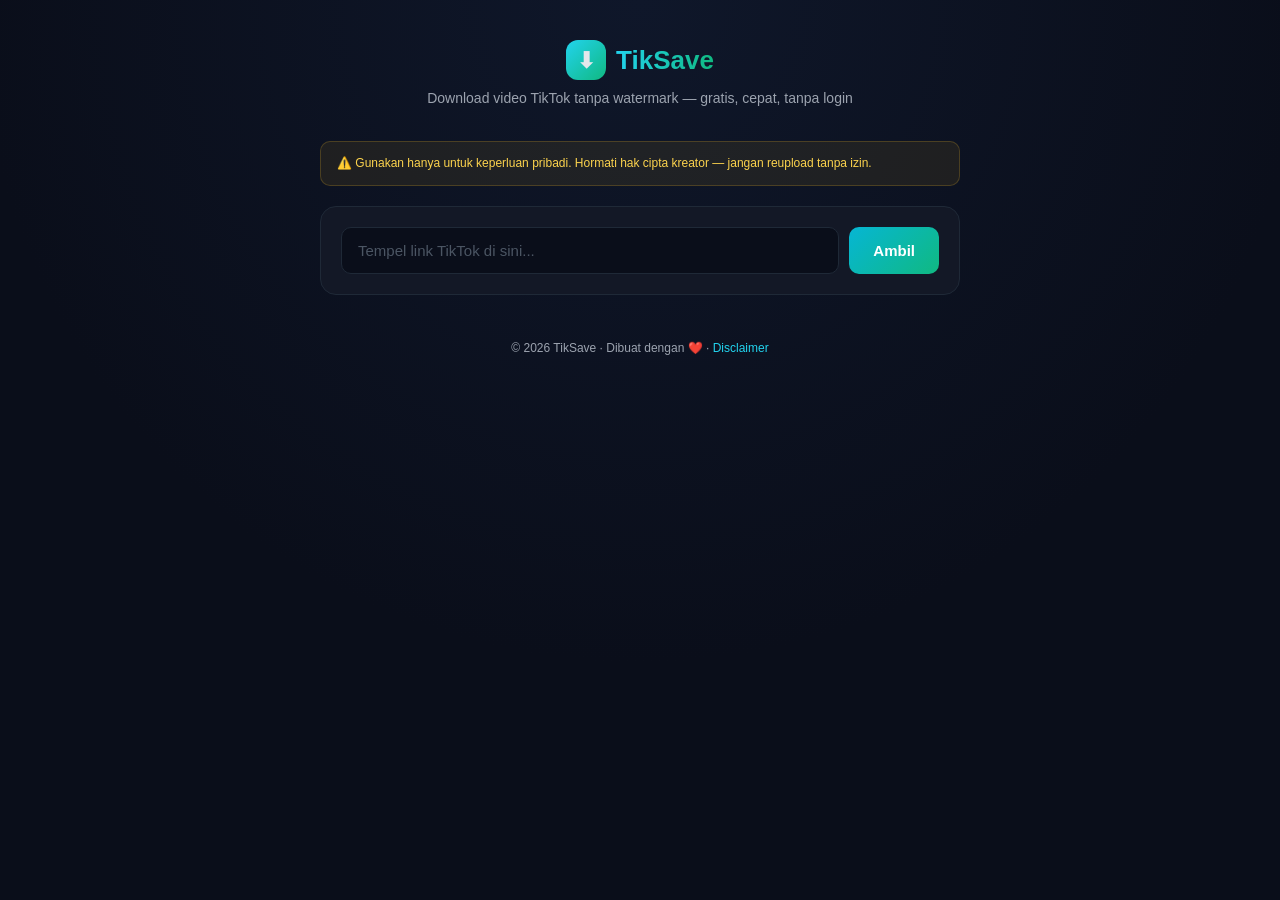
==== index.html @ cd9f9f76 "Add files via upload TikSave — Disclaimer     'Web ini hanya alat bantu unduh untuk penggunaan prib" ====
<!DOCTYPE html>
<html lang="id">
<head>
<meta charset="UTF-8">
<meta name="viewport" content="width=device-width, initial-scale=1.0">
<title>TikSave — Download TikTok Tanpa Watermark</title>
<meta name="description" content="Download video TikTok tanpa watermark, MP3, dan slide foto. Gratis, cepat, tanpa login.">
<style>
  * { margin: 0; padding: 0; box-sizing: border-box; }
  :root {
    --bg: #0a0e1a;
    --card: #131826;
    --border: #1f2937;
    --text: #e5e7eb;
    --muted: #9ca3af;
    --accent: #22d3ee;
    --accent2: #10b981;
    --danger: #ef4444;
    --warn: #fbbf24;
  }
  body {
    font-family: -apple-system, BlinkMacSystemFont, 'Segoe UI', Roboto, sans-serif;
    background: radial-gradient(circle at top, #0f172a 0%, #0a0e1a 60%);
    color: var(--text);
    min-height: 100vh;
    padding: 20px;
    line-height: 1.5;
  }
  .container { max-width: 640px; margin: 0 auto; }

  header { text-align: center; margin-bottom: 32px; padding-top: 20px; }
  .logo {
    display: inline-flex;
    align-items: center;
    gap: 10px;
    font-size: 26px;
    font-weight: 800;
    margin-bottom: 8px;
  }
  .logo-icon {
    width: 40px; height: 40px;
    background: linear-gradient(135deg, #22d3ee, #10b981);
    border-radius: 12px;
    display: flex; align-items: center; justify-content: center;
    font-size: 22px;
  }
  .logo-text {
    background: linear-gradient(90deg, #22d3ee, #10b981);
    -webkit-background-clip: text;
    -webkit-text-fill-color: transparent;
  }
  header p { color: var(--muted); font-size: 14px; }

  .input-box {
    background: var(--card);
    border: 1px solid var(--border);
    border-radius: 16px;
    padding: 20px;
    margin-bottom: 20px;
  }
  .input-row {
    display: flex;
    gap: 10px;
    flex-wrap: wrap;
  }
  #urlInput {
    flex: 1;
    min-width: 200px;
    padding: 14px 16px;
    background: #0a0e1a;
    border: 1px solid var(--border);
    border-radius: 10px;
    color: var(--text);
    font-size: 15px;
    outline: none;
    transition: border 0.2s;
  }
  #urlInput:focus { border-color: var(--accent); }
  #urlInput::placeholder { color: #4b5563; }

  .btn {
    padding: 14px 24px;
    background: linear-gradient(135deg, #06b6d4, #10b981);
    color: white;
    border: none;
    border-radius: 10px;
    font-size: 15px;
    font-weight: 600;
    cursor: pointer;
    transition: transform 0.15s, box-shadow 0.15s, opacity 0.15s;
    white-space: nowrap;
  }
  .btn:hover:not(:disabled) { transform: translateY(-1px); box-shadow: 0 8px 20px rgba(16,185,129,0.25); }
  .btn:disabled { opacity: 0.5; cursor: not-allowed; }

  .btn-secondary {
    background: #1f2937;
    color: var(--text);
  }
  .btn-secondary:hover:not(:disabled) { box-shadow: 0 8px 20px rgba(31,41,55,0.5); }

  .btn-download {
    display: block;
    width: 100%;
    padding: 12px;
    background: linear-gradient(135deg, #06b6d4, #10b981);
    color: white;
    border: none;
    border-radius: 10px;
    font-size: 14px;
    font-weight: 600;
    cursor: pointer;
    text-align: center;
    text-decoration: none;
    transition: transform 0.15s, box-shadow 0.15s;
  }
  .btn-download:hover { transform: translateY(-1px); box-shadow: 0 6px 16px rgba(16,185,129,0.3); }

  .status {
    text-align: center;
    padding: 12px;
    font-size: 14px;
    border-radius: 10px;
    margin-top: 12px;
    display: none;
  }
  .status.info    { background: rgba(34,211,238,0.1); color: #67e8f9; display: block; }
  .status.error   { background: rgba(239,68,68,0.1);  color: #fca5a5; display: block; }
  .status.success { background: rgba(16,185,129,0.1); color: #6ee7b7; display: block; }

  .spinner {
    display: inline-block;
    width: 14px; height: 14px;
    border: 2px solid rgba(255,255,255,0.3);
    border-top-color: white;
    border-radius: 50%;
    animation: spin 0.8s linear infinite;
    vertical-align: middle;
    margin-right: 6px;
  }
  @keyframes spin { to { transform: rotate(360deg); } }

  .result {
    background: var(--card);
    border: 1px solid var(--border);
    border-radius: 16px;
    overflow: hidden;
    margin-bottom: 20px;
    animation: fadeIn 0.4s ease-out;
  }
  @keyframes fadeIn { from { opacity: 0; transform: translateY(10px); } to { opacity: 1; transform: translateY(0); } }

  .result-header {
    display: flex;
    gap: 14px;
    padding: 16px;
    border-bottom: 1px solid var(--border);
    align-items: center;
  }
  .author-avatar {
    width: 48px; height: 48px;
    border-radius: 50%;
    background: #1f2937;
    overflow: hidden;
    flex-shrink: 0;
    display: flex; align-items: center; justify-content: center;
    font-size: 20px;
  }
  .author-avatar img { width: 100%; height: 100%; object-fit: cover; }
  .author-info { flex: 1; min-width: 0; }
  .author-name { font-weight: 600; font-size: 15px; color: #22d3ee; }
  .author-desc {
    color: var(--muted);
    font-size: 13px;
    margin-top: 2px;
    display: -webkit-box;
    -webkit-line-clamp: 2;
    -webkit-box-orient: vertical;
    overflow: hidden;
  }

  .video-preview {
    background: #000;
    display: flex;
    justify-content: center;
    padding: 10px;
  }
  .video-preview video, .video-preview img {
    max-width: 100%;
    max-height: 500px;
    border-radius: 8px;
  }

  .stats {
    display: flex;
    justify-content: space-around;
    padding: 14px;
    border-bottom: 1px solid var(--border);
    flex-wrap: wrap;
    gap: 10px;
  }
  .stat { text-align: center; }
  .stat-value { font-weight: 700; font-size: 15px; color: var(--text); }
  .stat-label { font-size: 11px; color: var(--muted); text-transform: uppercase; letter-spacing: 0.5px; }

  .download-section {
    padding: 16px;
    display: grid;
    gap: 10px;
  }
  .download-group-title {
    font-size: 12px;
    color: var(--muted);
    text-transform: uppercase;
    letter-spacing: 0.5px;
    margin-bottom: 4px;
  }
  .download-row {
    display: grid;
    grid-template-columns: 1fr 1fr;
    gap: 10px;
  }

  .actions-row {
    display: grid;
    grid-template-columns: 1fr 1fr;
    gap: 10px;
    padding: 0 16px 16px;
  }

  .skeleton {
    background: linear-gradient(90deg, #1f2937 25%, #2d3748 50%, #1f2937 75%);
    background-size: 200% 100%;
    animation: skeleton 1.5s infinite;
    border-radius: 8px;
  }
  @keyframes skeleton { to { background-position: -200% 0; } }

  .footer {
    text-align: center;
    color: var(--muted);
    font-size: 12px;
    padding: 24px 0;
  }
  .footer a { color: var(--accent); text-decoration: none; }
  .footer a:hover { text-decoration: underline; }

  .disclaimer {
    background: rgba(251,191,36,0.08);
    border: 1px solid rgba(251,191,36,0.2);
    border-radius: 10px;
    padding: 12px 16px;
    font-size: 12px;
    color: #fcd34d;
    margin-bottom: 20px;
    line-height: 1.6;
  }

  .toast {
    position: fixed;
    bottom: 30px;
    left: 50%;
    transform: translateX(-50%) translateY(100px);
    background: #1f2937;
    color: white;
    padding: 12px 24px;
    border-radius: 30px;
    font-size: 14px;
    font-weight: 500;
    transition: transform 0.3s;
    z-index: 1000;
    box-shadow: 0 10px 30px rgba(0,0,0,0.3);
  }
  .toast.show { transform: translateX(-50%) translateY(0); }
</style>
</head>
<body>
<div class="container">

  <header>
    <div class="logo">
      <div class="logo-icon">⬇</div>
      <div class="logo-text">TikSave</div>
    </div>
    <p>Download video TikTok tanpa watermark — gratis, cepat, tanpa login</p>
  </header>

  <div class="disclaimer">
    ⚠️ Gunakan hanya untuk keperluan pribadi. Hormati hak cipta kreator — jangan reupload tanpa izin.
  </div>

  <div class="input-box">
    <div class="input-row">
      <input
        type="text"
        id="urlInput"
        placeholder="Tempel link TikTok di sini..."
        autocomplete="off"
        spellcheck="false"
      >
      <button class="btn" id="fetchBtn" onclick="handleFetch()">Ambil</button>
    </div>
    <div id="status" class="status"></div>
  </div>

  <div id="resultContainer"></div>

  <div class="footer">
    © 2026 TikSave · Dibuat dengan ❤️ · <a href="#" onclick="showDisclaimer(); return false;">Disclaimer</a>
  </div>

</div>

<div class="toast" id="toast"></div>

<script>
/* ============================================================
   TikSave — TikTok Downloader (No Watermark)
   API: TikWM (https://www.tikwm.com/api/)
   Fallback: none (bisa ditambah nanti)
   ============================================================ */

const API_ENDPOINT = 'https://www.tikwm.com/api/';
const CORS_PROXIES = [
  'https://corsproxy.io/?url=',
  'https://api.allorigins.win/raw?url='
];

/* ---------- HELPERS ---------- */
function $(id) { return document.getElementById(id); }

function setStatus(msg, type = 'info') {
  const el = $('status');
  if (!msg) {
    el.className = 'status';
    el.textContent = '';
    return;
  }
  el.className = 'status ' + type;
  el.innerHTML = msg;
}

function toast(msg) {
  const t = $('toast');
  t.textContent = msg;
  t.classList.add('show');
  setTimeout(() => t.classList.remove('show'), 2200);
}

function formatNumber(n) {
  n = Number(n) || 0;
  if (n >= 1e9) return (n / 1e9).toFixed(1) + 'B';
  if (n >= 1e6) return (n / 1e6).toFixed(1) + 'M';
  if (n >= 1e3) return (n / 1e3).toFixed(1) + 'K';
  return String(n);
}

function escapeHtml(s) {
  if (s == null) return '';
  return String(s)
    .replace(/&/g, '&amp;')
    .replace(/</g, '&lt;')
    .replace(/>/g, '&gt;')
    .replace(/"/g, '&quot;')
    .replace(/'/g, '&#039;');
}

function isValidTikTokUrl(url) {
  if (!url) return false;
  return /(?:tiktok\.com|vt\.tiktok\.com|vm\.tiktok\.com)/i.test(url);
}

/* ---------- API CALL (with fallback) ---------- */
async function fetchFromAPI(tiktokUrl) {
  const apiUrl = API_ENDPOINT + '?url=' + encodeURIComponent(tiktokUrl) + '&hd=1';

  // Coba langsung dulu
  try {
    const res = await fetch(apiUrl, { headers: { 'Accept': 'application/json' } });
    if (res.ok) {
      const data = await res.json();
      if (data && data.code === 0 && data.data) return data;
    }
  } catch (e) {
    // CORS atau network error — lanjut ke proxy
  }

  // Fallback ke CORS proxy
  for (const proxy of CORS_PROXIES) {
    try {
      const res = await fetch(proxy + encodeURIComponent(apiUrl));
      if (!res.ok) continue;
      const data = await res.json();
      if (data && data.code === 0 && data.data) return data;
    } catch (e) {
      // lanjut proxy berikutnya
    }
  }

  throw new Error('Gagal mengambil data. Coba lagi atau cek link TikTok-nya.');
}

/* ---------- MAIN HANDLER ---------- */
async function handleFetch() {
  const btn = $('fetchBtn');
  const input = $('urlInput');
  const url = input.value.trim();

  if (!url) {
    setStatus('Masukkan link TikTok dulu.', 'error');
    return;
  }
  if (!isValidTikTokUrl(url)) {
    setStatus('Link tidak valid. Pastikan link dari tiktok.com atau vt.tiktok.com.', 'error');
    return;
  }

  btn.disabled = true;
  btn.innerHTML = '<span class="spinner"></span>Mengambil...';
  setStatus('Menghubungi server...', 'info');
  $('resultContainer').innerHTML = '';

  try {
    const data = await fetchFromAPI(url);
    setStatus('Berhasil! Data siap.', 'success');
    renderResult(data.data);
    $('resultContainer').scrollIntoView({ behavior: 'smooth', block: 'start' });
  } catch (err) {
    setStatus(err.message || 'Terjadi kesalahan.', 'error');
  } finally {
    btn.disabled = false;
    btn.textContent = 'Ambil';
  }
}

/* ---------- RENDER ---------- */
function renderResult(d) {
  if (!d) {
    setStatus('Data kosong dari server.', 'error');
    return;
  }

  const container = $('resultContainer');
  const isSlideshow = Array.isArray(d.images) && d.images.length > 0;

  const authorAvatar = d.author?.avatar
    ? `<img src="${escapeHtml(d.author.avatar)}" alt="avatar" onerror="this.parentElement.innerHTML='👤'">`
    : '👤';

  const authorName = d.author?.unique_id ? '@' + escapeHtml(d.author.unique_id) : 'TikTok User';
  const description = d.title || '(tanpa deskripsi)';

  // Preview
  let previewHtml = '';
  if (isSlideshow) {
    previewHtml = `
      <div class="video-preview">
        <img src="${escapeHtml(d.images[0])}" alt="preview" loading="lazy">
      </div>
    `;
  } else {
    const previewUrl = d.play || d.wmplay || '';
    previewHtml = `
      <div class="video-preview">
        <video controls playsinline preload="metadata" poster="${escapeHtml(d.origin_cover || '')}">
          <source src="${escapeHtml(previewUrl)}" type="video/mp4">
        </video>
      </div>
    `;
  }

  // Stats
  const statsHtml = `
    <div class="stats">
      <div class="stat">
        <div class="stat-value">${formatNumber(d.play_count)}</div>
        <div class="stat-label">Views</div>
      </div>
      <div class="stat">
        <div class="stat-value">${formatNumber(d.digg_count)}</div>
        <div class="stat-label">Likes</div>
      </div>
      <div class="stat">
        <div class="stat-value">${formatNumber(d.comment_count)}</div>
        <div class="stat-label">Comments</div>
      </div>
      <div class="stat">
        <div class="stat-value">${formatNumber(d.share_count)}</div>
        <div class="stat-label">Shares</div>
      </div>
    </div>
  `;

  // Download buttons
  let downloadHtml = '';
  if (isSlideshow) {
    downloadHtml = `
      <div class="download-group-title">Slide Foto (${d.images.length})</div>
      <div class="download-row">
        ${d.images.map((img, i) => `
          <a class="btn-download" href="${escapeHtml(img)}" target="_blank" rel="noopener" download="tiktok_slide_${i+1}.jpg">
            🖼️ Foto ${i + 1}
          </a>
        `).join('')}
      </div>
    `;
  } else {
    const playUrl = d.play || d.wmplay;
    const hdUrl = d.hdplay || d.play;
    const musicUrl = d.music;
    downloadHtml = `
      <div class="download-group-title">Video</div>
      <div class="download-row">
        <a class="btn-download" href="${escapeHtml(hdUrl)}" target="_blank" rel="noopener" download="tiktok_hd.mp4">
          🎬 HD (No WM)
        </a>
        <a class="btn-download" href="${escapeHtml(playUrl)}" target="_blank" rel="noopener" download="tiktok_sd.mp4">
          📱 SD
        </a>
      </div>
      ${musicUrl ? `
        <div class="download-group-title">Audio</div>
        <div class="download-row" style="grid-template-columns: 1fr;">
          <a class="btn-download" href="${escapeHtml(musicUrl)}" target="_blank" rel="noopener" download="tiktok_audio.mp3">
            🎵 MP3
          </a>
        </div>
      ` : ''}
    `;
  }

  // Action buttons
  const actionsHtml = `
    <div class="actions-row">
      <button class="btn btn-secondary" onclick="copyCaption()">📋 Copy Caption</button>
      <button class="btn btn-secondary" onclick="resetAll()">🔄 Reset</button>
    </div>
  `;

  container.innerHTML = `
    <div class="result">
      <div class="result-header">
        <div class="author-avatar">${authorAvatar}</div>
        <div class="author-info">
          <div class="author-name">${authorName}</div>
          <div class="author-desc">${escapeHtml(description)}</div>
        </div>
      </div>
      ${previewHtml}
      ${statsHtml}
      <div class="download-section">${downloadHtml}</div>
      ${actionsHtml}
    </div>
  `;

  // Simpan caption buat tombol copy
  window.__currentCaption = description;
}

/* ---------- ACTIONS ---------- */
function copyCaption() {
  const cap = window.__currentCaption || '';
  if (!cap) { toast('Tidak ada caption.'); return; }
  navigator.clipboard.writeText(cap)
    .then(() => toast('Caption tersalin!'))
    .catch(() => toast('Gagal menyalin.'));
}

function resetAll() {
  $('urlInput').value = '';
  $('resultContainer').innerHTML = '';
  setStatus('');
  $('urlInput').focus();
}

function showDisclaimer() {
  alert(
    'TikSave — Disclaimer\n\n' +
    '• Web ini hanya alat bantu unduh untuk penggunaan pribadi.\n' +
    '• Hormati hak cipta kreator. Jangan reupload tanpa izin.\n' +
    '• Kami tidak menyimpan link atau file Anda.\n' +
    '• Semua proses melalui API publik pihak ketiga.\n\n' +
    'Dengan menggunakan web ini, Anda setuju dengan ketentuan tersebut.'
  );
}

/* ---------- PASTE AUTO-DETECT ---------- */
$('urlInput').addEventListener('paste', () => {
  setTimeout(() => {
    const v = $('urlInput').value.trim();
    if (isValidTikTokUrl(v)) {
      handleFetch();
    }
  }, 100);
});

$('urlInput').addEventListener('keydown', (e) => {
  if (e.key === 'Enter') handleFetch();
});
</script>

</body>
</html>
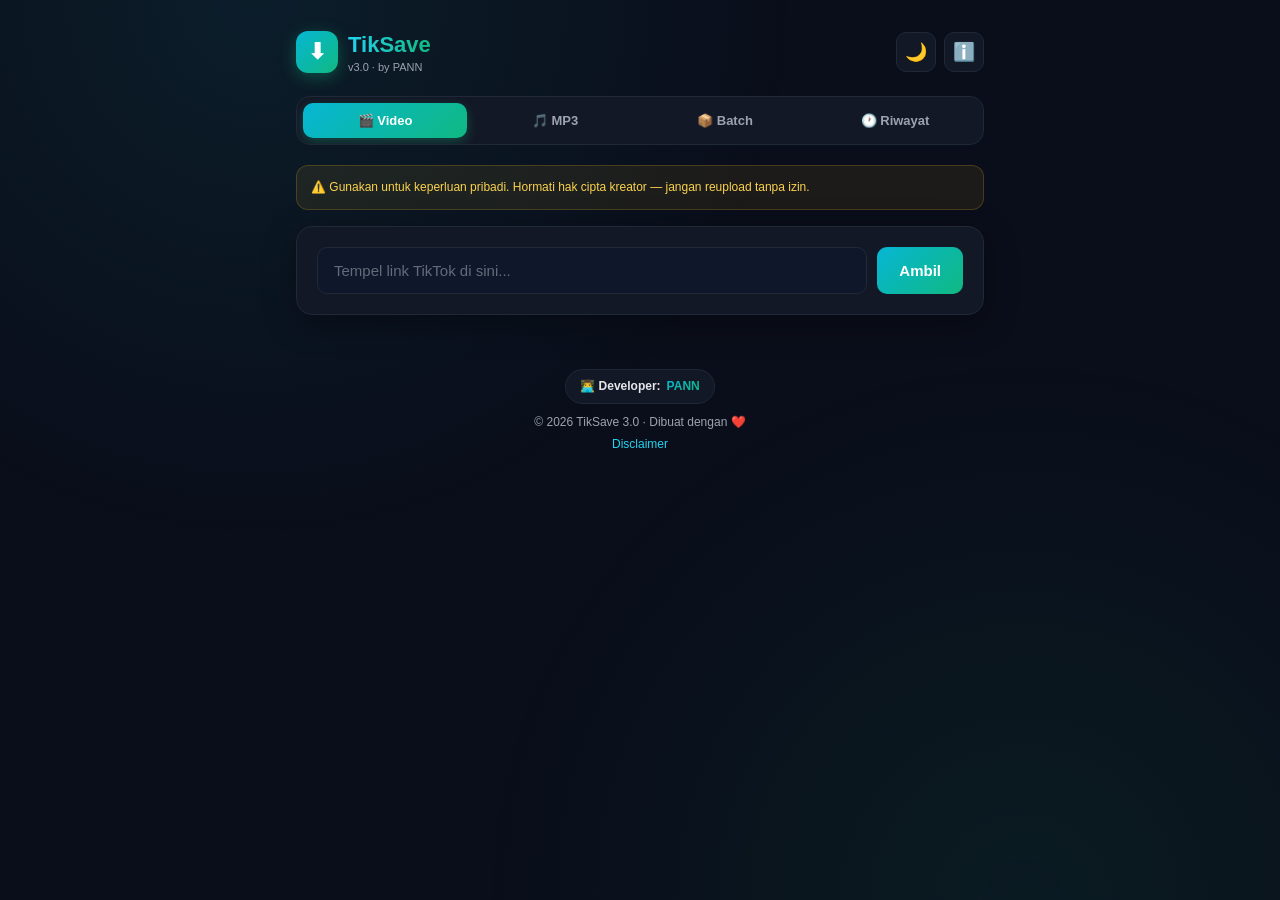
==== commit 44dae524: "Update print statement from 'Hello' to 'Goodbye'" ====
--- a/index.html
+++ b/index.html
@@ -2,157 +2,286 @@
 <html lang="id">
 <head>
 <meta charset="UTF-8">
-<meta name="viewport" content="width=device-width, initial-scale=1.0">
-<title>TikSave — Download TikTok Tanpa Watermark</title>
-<meta name="description" content="Download video TikTok tanpa watermark, MP3, dan slide foto. Gratis, cepat, tanpa login.">
+<meta name="viewport" content="width=device-width, initial-scale=1.0, viewport-fit=cover">
+<meta name="theme-color" content="#0a0e1a">
+<meta name="description" content="TikSave 3.0 — Download TikTok tanpa watermark, MP3, slide foto. Gratis, cepat, modern. By PANN.">
+<meta name="author" content="PANN">
+<title>TikSave 3.0 — Download TikTok Tanpa Watermark · by PANN</title>
+<link rel="icon" href="data:image/svg+xml,<svg xmlns='http://www.w3.org/2000/svg' viewBox='0 0 100 100'><text y='.9em' font-size='90'>⬇️</text></svg>">
 <style>
-  * { margin: 0; padding: 0; box-sizing: border-box; }
+  * { margin: 0; padding: 0; box-sizing: border-box; -webkit-tap-highlight-color: transparent; }
   :root {
-    --bg: #0a0e1a;
+    --bg-1: #0a0e1a;
+    --bg-2: #0f172a;
     --card: #131826;
+    --card-2: #1a2030;
     --border: #1f2937;
     --text: #e5e7eb;
     --muted: #9ca3af;
     --accent: #22d3ee;
-    --accent2: #10b981;
+    --accent-2: #10b981;
+    --accent-grad: linear-gradient(135deg, #06b6d4, #10b981);
     --danger: #ef4444;
     --warn: #fbbf24;
-  }
+    --shadow: 0 8px 32px rgba(0,0,0,0.35);
+    --radius: 16px;
+    --radius-sm: 10px;
+  }
+  body.light {
+    --bg-1: #f8fafc;
+    --bg-2: #f1f5f9;
+    --card: #ffffff;
+    --card-2: #f8fafc;
+    --border: #e2e8f0;
+    --text: #0f172a;
+    --muted: #64748b;
+    --shadow: 0 8px 32px rgba(0,0,0,0.08);
+  }
+
+  html, body { height: 100%; }
   body {
-    font-family: -apple-system, BlinkMacSystemFont, 'Segoe UI', Roboto, sans-serif;
-    background: radial-gradient(circle at top, #0f172a 0%, #0a0e1a 60%);
+    font-family: -apple-system, BlinkMacSystemFont, 'Segoe UI', Roboto, 'Helvetica Neue', sans-serif;
+    background: var(--bg-1);
     color: var(--text);
     min-height: 100vh;
-    padding: 20px;
     line-height: 1.5;
-  }
-  .container { max-width: 640px; margin: 0 auto; }
-
-  header { text-align: center; margin-bottom: 32px; padding-top: 20px; }
-  .logo {
-    display: inline-flex;
+    transition: background 0.3s, color 0.3s;
+    overflow-x: hidden;
+  }
+  body::before {
+    content: '';
+    position: fixed;
+    inset: 0;
+    background:
+      radial-gradient(circle at 20% 0%, rgba(34,211,238,0.08), transparent 40%),
+      radial-gradient(circle at 80% 100%, rgba(16,185,129,0.08), transparent 40%);
+    pointer-events: none;
+    z-index: 0;
+  }
+  .container {
+    max-width: 720px;
+    margin: 0 auto;
+    padding: 20px 16px 100px;
+    position: relative;
+    z-index: 1;
+  }
+
+  /* HEADER */
+  header {
+    display: flex;
+    justify-content: space-between;
     align-items: center;
-    gap: 10px;
-    font-size: 26px;
-    font-weight: 800;
-    margin-bottom: 8px;
-  }
+    padding: 8px 0 20px;
+  }
+  .logo { display: flex; align-items: center; gap: 10px; font-size: 22px; font-weight: 800; }
   .logo-icon {
-    width: 40px; height: 40px;
-    background: linear-gradient(135deg, #22d3ee, #10b981);
+    width: 42px; height: 42px;
+    background: var(--accent-grad);
     border-radius: 12px;
     display: flex; align-items: center; justify-content: center;
-    font-size: 22px;
+    font-size: 22px; color: white;
+    box-shadow: 0 4px 16px rgba(16,185,129,0.35);
   }
   .logo-text {
     background: linear-gradient(90deg, #22d3ee, #10b981);
     -webkit-background-clip: text;
     -webkit-text-fill-color: transparent;
-  }
-  header p { color: var(--muted); font-size: 14px; }
-
-  .input-box {
+    background-clip: text;
+  }
+  .logo-sub { font-size: 11px; color: var(--muted); font-weight: 500; margin-top: -2px; }
+  .header-actions { display: flex; gap: 8px; }
+  .icon-btn {
+    width: 40px; height: 40px;
     background: var(--card);
     border: 1px solid var(--border);
-    border-radius: 16px;
+    border-radius: 10px;
+    color: var(--text);
+    cursor: pointer;
+    display: flex; align-items: center; justify-content: center;
+    font-size: 18px;
+    transition: all 0.2s;
+    font-family: inherit;
+  }
+  .icon-btn:hover { border-color: var(--accent); transform: translateY(-1px); }
+
+  /* TABS */
+  .tabs {
+    display: flex;
+    gap: 6px;
+    background: var(--card);
+    border: 1px solid var(--border);
+    border-radius: 14px;
+    padding: 6px;
+    margin-bottom: 20px;
+    overflow-x: auto;
+    scrollbar-width: none;
+  }
+  .tabs::-webkit-scrollbar { display: none; }
+  .tab {
+    flex: 1;
+    padding: 10px 14px;
+    background: transparent;
+    border: none;
+    border-radius: 10px;
+    color: var(--muted);
+    font-size: 13px;
+    font-weight: 600;
+    cursor: pointer;
+    transition: all 0.2s;
+    white-space: nowrap;
+    font-family: inherit;
+  }
+  .tab.active {
+    background: var(--accent-grad);
+    color: white;
+    box-shadow: 0 4px 12px rgba(16,185,129,0.3);
+  }
+  .tab:not(.active):hover { color: var(--text); }
+
+  /* PANEL */
+  .panel { display: none; animation: fadeIn 0.3s ease-out; }
+  .panel.active { display: block; }
+  @keyframes fadeIn { from { opacity: 0; transform: translateY(8px); } to { opacity: 1; transform: translateY(0); } }
+
+  /* DISCLAIMER */
+  .disclaimer {
+    background: rgba(251,191,36,0.08);
+    border: 1px solid rgba(251,191,36,0.2);
+    border-radius: 12px;
+    padding: 12px 14px;
+    font-size: 12px;
+    color: #fcd34d;
+    margin-bottom: 16px;
+    line-height: 1.6;
+    display: flex; gap: 10px; align-items: flex-start;
+  }
+  body.light .disclaimer { color: #b45309; background: rgba(251,191,36,0.12); }
+
+  /* CARD */
+  .card {
+    background: var(--card);
+    border: 1px solid var(--border);
+    border-radius: var(--radius);
     padding: 20px;
-    margin-bottom: 20px;
-  }
-  .input-row {
-    display: flex;
-    gap: 10px;
-    flex-wrap: wrap;
-  }
-  #urlInput {
+    margin-bottom: 16px;
+    box-shadow: var(--shadow);
+  }
+  .card-title { font-size: 15px; font-weight: 700; margin-bottom: 8px; }
+  .card-desc { font-size: 13px; color: var(--muted); margin-bottom: 14px; }
+
+  /* INPUT */
+  .input-wrap { display: flex; gap: 10px; flex-wrap: wrap; }
+  .input-wrap input,
+  .input-wrap textarea {
     flex: 1;
     min-width: 200px;
     padding: 14px 16px;
-    background: #0a0e1a;
+    background: var(--bg-2);
     border: 1px solid var(--border);
-    border-radius: 10px;
+    border-radius: var(--radius-sm);
     color: var(--text);
     font-size: 15px;
+    font-family: inherit;
     outline: none;
-    transition: border 0.2s;
-  }
-  #urlInput:focus { border-color: var(--accent); }
-  #urlInput::placeholder { color: #4b5563; }
-
+    transition: border-color 0.2s;
+  }
+  .input-wrap textarea {
+    min-height: 130px;
+    resize: vertical;
+    font-family: ui-monospace, 'SF Mono', Menlo, monospace;
+    font-size: 13px;
+    line-height: 1.6;
+    width: 100%;
+  }
+  .input-wrap input:focus,
+  .input-wrap textarea:focus { border-color: var(--accent); }
+  .input-wrap input::placeholder,
+  .input-wrap textarea::placeholder { color: var(--muted); opacity: 0.6; }
+
+  /* BUTTONS */
   .btn {
-    padding: 14px 24px;
-    background: linear-gradient(135deg, #06b6d4, #10b981);
+    padding: 14px 22px;
+    background: var(--accent-grad);
     color: white;
     border: none;
-    border-radius: 10px;
+    border-radius: var(--radius-sm);
     font-size: 15px;
     font-weight: 600;
     cursor: pointer;
+    font-family: inherit;
     transition: transform 0.15s, box-shadow 0.15s, opacity 0.15s;
     white-space: nowrap;
-  }
-  .btn:hover:not(:disabled) { transform: translateY(-1px); box-shadow: 0 8px 20px rgba(16,185,129,0.25); }
+    display: inline-flex;
+    align-items: center;
+    justify-content: center;
+    gap: 8px;
+    text-decoration: none;
+  }
+  .btn:hover:not(:disabled) { transform: translateY(-1px); box-shadow: 0 8px 20px rgba(16,185,129,0.3); }
+  .btn:active:not(:disabled) { transform: translateY(0); }
   .btn:disabled { opacity: 0.5; cursor: not-allowed; }
-
   .btn-secondary {
-    background: #1f2937;
+    background: var(--card-2);
     color: var(--text);
-  }
-  .btn-secondary:hover:not(:disabled) { box-shadow: 0 8px 20px rgba(31,41,55,0.5); }
-
-  .btn-download {
-    display: block;
-    width: 100%;
-    padding: 12px;
-    background: linear-gradient(135deg, #06b6d4, #10b981);
-    color: white;
-    border: none;
+    border: 1px solid var(--border);
+  }
+  .btn-secondary:hover:not(:disabled) { box-shadow: 0 8px 20px rgba(0,0,0,0.15); border-color: var(--accent); }
+  .btn-danger { background: linear-gradient(135deg, #ef4444, #dc2626); }
+  .btn-block { width: 100%; }
+  .btn-sm { padding: 8px 14px; font-size: 13px; }
+
+  /* STATUS */
+  .status {
+    padding: 12px 16px;
     border-radius: 10px;
     font-size: 14px;
-    font-weight: 600;
-    cursor: pointer;
-    text-align: center;
-    text-decoration: none;
-    transition: transform 0.15s, box-shadow 0.15s;
-  }
-  .btn-download:hover { transform: translateY(-1px); box-shadow: 0 6px 16px rgba(16,185,129,0.3); }
-
-  .status {
-    text-align: center;
-    padding: 12px;
-    font-size: 14px;
-    border-radius: 10px;
     margin-top: 12px;
     display: none;
-  }
-  .status.info    { background: rgba(34,211,238,0.1); color: #67e8f9; display: block; }
-  .status.error   { background: rgba(239,68,68,0.1);  color: #fca5a5; display: block; }
-  .status.success { background: rgba(16,185,129,0.1); color: #6ee7b7; display: block; }
-
+    align-items: center;
+    gap: 10px;
+  }
+  .status.show { display: flex; }
+  .status.info    { background: rgba(34,211,238,0.1); color: #67e8f9; border: 1px solid rgba(34,211,238,0.25); }
+  .status.error   { background: rgba(239,68,68,0.1); color: #fca5a5; border: 1px solid rgba(239,68,68,0.25); }
+  .status.success { background: rgba(16,185,129,0.1); color: #6ee7b7; border: 1px solid rgba(16,185,129,0.25); }
+  body.light .status.info { color: #0e7490; }
+  body.light .status.error { color: #b91c1c; }
+  body.light .status.success { color: #047857; }
+
+  /* SPINNER */
   .spinner {
     display: inline-block;
-    width: 14px; height: 14px;
+    width: 16px; height: 16px;
     border: 2px solid rgba(255,255,255,0.3);
     border-top-color: white;
     border-radius: 50%;
     animation: spin 0.8s linear infinite;
-    vertical-align: middle;
-    margin-right: 6px;
   }
   @keyframes spin { to { transform: rotate(360deg); } }
 
+  /* SKELETON */
+  .skeleton {
+    background: linear-gradient(90deg, var(--card-2) 25%, var(--border) 50%, var(--card-2) 75%);
+    background-size: 200% 100%;
+    animation: skeleton 1.5s infinite;
+    border-radius: 8px;
+    height: 16px;
+    margin-bottom: 10px;
+  }
+  @keyframes skeleton { to { background-position: -200% 0; } }
+
+  /* RESULT */
   .result {
     background: var(--card);
     border: 1px solid var(--border);
-    border-radius: 16px;
+    border-radius: var(--radius);
     overflow: hidden;
-    margin-bottom: 20px;
+    margin-bottom: 16px;
+    box-shadow: var(--shadow);
     animation: fadeIn 0.4s ease-out;
   }
-  @keyframes fadeIn { from { opacity: 0; transform: translateY(10px); } to { opacity: 1; transform: translateY(0); } }
-
   .result-header {
-    display: flex;
-    gap: 14px;
+    display: flex; gap: 14px;
     padding: 16px;
     border-bottom: 1px solid var(--border);
     align-items: center;
@@ -160,67 +289,62 @@
   .author-avatar {
     width: 48px; height: 48px;
     border-radius: 50%;
-    background: #1f2937;
+    background: var(--card-2);
     overflow: hidden;
     flex-shrink: 0;
     display: flex; align-items: center; justify-content: center;
     font-size: 20px;
+    border: 2px solid var(--accent);
   }
   .author-avatar img { width: 100%; height: 100%; object-fit: cover; }
   .author-info { flex: 1; min-width: 0; }
-  .author-name { font-weight: 600; font-size: 15px; color: #22d3ee; }
+  .author-name { font-weight: 600; font-size: 15px; color: var(--accent); }
   .author-desc {
     color: var(--muted);
     font-size: 13px;
     margin-top: 2px;
     display: -webkit-box;
     -webkit-line-clamp: 2;
+    line-clamp: 2;
     -webkit-box-orient: vertical;
     overflow: hidden;
   }
-
   .video-preview {
     background: #000;
     display: flex;
     justify-content: center;
-    padding: 10px;
-  }
-  .video-preview video, .video-preview img {
+    padding: 12px;
+  }
+  .video-preview video,
+  .video-preview img {
     max-width: 100%;
-    max-height: 500px;
-    border-radius: 8px;
-  }
-
+    max-height: 480px;
+    border-radius: 10px;
+  }
   .stats {
-    display: flex;
-    justify-content: space-around;
+    display: grid;
+    grid-template-columns: repeat(4, 1fr);
+    gap: 8px;
     padding: 14px;
     border-bottom: 1px solid var(--border);
-    flex-wrap: wrap;
-    gap: 10px;
   }
   .stat { text-align: center; }
-  .stat-value { font-weight: 700; font-size: 15px; color: var(--text); }
-  .stat-label { font-size: 11px; color: var(--muted); text-transform: uppercase; letter-spacing: 0.5px; }
-
-  .download-section {
-    padding: 16px;
-    display: grid;
-    gap: 10px;
-  }
+  .stat-value { font-weight: 700; font-size: 14px; }
+  .stat-label { font-size: 10px; color: var(--muted); text-transform: uppercase; letter-spacing: 0.5px; margin-top: 2px; }
+  .download-section { padding: 16px; display: grid; gap: 10px; }
   .download-group-title {
-    font-size: 12px;
+    font-size: 11px;
     color: var(--muted);
     text-transform: uppercase;
     letter-spacing: 0.5px;
     margin-bottom: 4px;
+    font-weight: 600;
   }
   .download-row {
     display: grid;
     grid-template-columns: 1fr 1fr;
     gap: 10px;
   }
-
   .actions-row {
     display: grid;
     grid-template-columns: 1fr 1fr;
@@ -228,123 +352,364 @@
     padding: 0 16px 16px;
   }
 
-  .skeleton {
-    background: linear-gradient(90deg, #1f2937 25%, #2d3748 50%, #1f2937 75%);
-    background-size: 200% 100%;
-    animation: skeleton 1.5s infinite;
+  /* BATCH */
+  .batch-list { display: grid; gap: 10px; margin-top: 16px; }
+  .batch-item {
+    background: var(--card);
+    border: 1px solid var(--border);
+    border-radius: 12px;
+    padding: 14px;
+    display: flex;
+    gap: 12px;
+    align-items: center;
+    animation: fadeIn 0.3s ease-out;
+  }
+  .batch-item-thumb {
+    width: 56px; height: 56px;
     border-radius: 8px;
-  }
-  @keyframes skeleton { to { background-position: -200% 0; } }
-
-  .footer {
+    background: var(--card-2);
+    overflow: hidden;
+    flex-shrink: 0;
+    display: flex; align-items: center; justify-content: center;
+    font-size: 20px;
+  }
+  .batch-item-thumb img { width: 100%; height: 100%; object-fit: cover; }
+  .batch-item-info { flex: 1; min-width: 0; }
+  .batch-item-title {
+    font-size: 13px;
+    font-weight: 600;
+    overflow: hidden;
+    text-overflow: ellipsis;
+    white-space: nowrap;
+  }
+  .batch-item-status {
+    font-size: 11px;
+    color: var(--muted);
+    margin-top: 2px;
+  }
+  .batch-item-status.ok { color: var(--accent-2); }
+  .batch-item-status.err { color: var(--danger); }
+  .batch-item-actions { display: flex; gap: 6px; flex-shrink: 0; }
+
+  /* HISTORY */
+  .history-list { display: grid; gap: 8px; }
+  .history-item {
+    background: var(--card-2);
+    border: 1px solid var(--border);
+    border-radius: 10px;
+    padding: 12px;
+    display: flex;
+    gap: 10px;
+    align-items: center;
+    font-size: 13px;
+  }
+  .history-item-info { flex: 1; min-width: 0; }
+  .history-item-title {
+    font-weight: 600;
+    overflow: hidden;
+    text-overflow: ellipsis;
+    white-space: nowrap;
+  }
+  .history-item-date { font-size: 11px; color: var(--muted); margin-top: 2px; }
+  .empty-state {
     text-align: center;
+    padding: 40px 20px;
     color: var(--muted);
-    font-size: 12px;
-    padding: 24px 0;
-  }
-  .footer a { color: var(--accent); text-decoration: none; }
-  .footer a:hover { text-decoration: underline; }
-
-  .disclaimer {
-    background: rgba(251,191,36,0.08);
-    border: 1px solid rgba(251,191,36,0.2);
-    border-radius: 10px;
-    padding: 12px 16px;
-    font-size: 12px;
-    color: #fcd34d;
-    margin-bottom: 20px;
-    line-height: 1.6;
-  }
-
+  }
+  .empty-state-icon { font-size: 48px; margin-bottom: 12px; opacity: 0.5; }
+  .empty-state-text { font-size: 14px; }
+
+  /* TOAST */
   .toast {
     position: fixed;
     bottom: 30px;
     left: 50%;
-    transform: translateX(-50%) translateY(100px);
-    background: #1f2937;
-    color: white;
-    padding: 12px 24px;
+    transform: translateX(-50%) translateY(120px);
+    background: var(--card);
+    color: var(--text);
+    padding: 12px 22px;
     border-radius: 30px;
-    font-size: 14px;
+    font-size: 13px;
     font-weight: 500;
+    border: 1px solid var(--border);
+    box-shadow: var(--shadow);
     transition: transform 0.3s;
     z-index: 1000;
-    box-shadow: 0 10px 30px rgba(0,0,0,0.3);
+    max-width: 90%;
+    text-align: center;
   }
   .toast.show { transform: translateX(-50%) translateY(0); }
+
+  /* MODAL */
+  .modal-backdrop {
+    position: fixed;
+    inset: 0;
+    background: rgba(0,0,0,0.6);
+    backdrop-filter: blur(4px);
+    z-index: 1001;
+    display: none;
+    align-items: center;
+    justify-content: center;
+    padding: 20px;
+    animation: fadeIn 0.2s;
+  }
+  .modal-backdrop.show { display: flex; }
+  .modal {
+    background: var(--card);
+    border: 1px solid var(--border);
+    border-radius: var(--radius);
+    padding: 24px;
+    max-width: 400px;
+    width: 100%;
+    box-shadow: var(--shadow);
+    animation: fadeIn 0.3s;
+  }
+  .modal h3 { font-size: 17px; margin-bottom: 12px; }
+  .modal p { font-size: 13px; color: var(--muted); line-height: 1.6; margin-bottom: 10px; }
+  .modal .btn { margin-top: 8px; }
+
+  /* QR */
+  #qrContainer {
+    display: flex;
+    justify-content: center;
+    padding: 16px;
+    background: white;
+    border-radius: 12px;
+    margin-top: 12px;
+  }
+  #qrContainer img { max-width: 200px; }
+
+  /* FOOTER */
+  footer {
+    text-align: center;
+    color: var(--muted);
+    font-size: 12px;
+    padding: 30px 0 10px;
+    line-height: 1.8;
+  }
+  footer a { color: var(--accent); text-decoration: none; }
+  footer a:hover { text-decoration: underline; }
+  .dev-credit {
+    display: inline-flex;
+    align-items: center;
+    gap: 6px;
+    padding: 6px 14px;
+    background: var(--card);
+    border: 1px solid var(--border);
+    border-radius: 20px;
+    font-weight: 600;
+    color: var(--text);
+    margin: 8px 0;
+    font-size: 12px;
+  }
+  .dev-credit span {
+    background: var(--accent-grad);
+    -webkit-background-clip: text;
+    -webkit-text-fill-color: transparent;
+    background-clip: text;
+    font-weight: 800;
+  }
+
+  /* INSTALL BANNER */
+  .install-banner {
+    display: none;
+    background: var(--accent-grad);
+    color: white;
+    padding: 12px 16px;
+    border-radius: 12px;
+    font-size: 13px;
+    font-weight: 600;
+    margin-bottom: 16px;
+    justify-content: space-between;
+    align-items: center;
+    gap: 10px;
+  }
+  .install-banner.show { display: flex; }
+  .install-banner button {
+    background: rgba(255,255,255,0.2);
+    border: none;
+    color: white;
+    padding: 6px 12px;
+    border-radius: 6px;
+    font-size: 12px;
+    font-weight: 600;
+    cursor: pointer;
+    font-family: inherit;
+  }
+
+  @media (max-width: 480px) {
+    .container { padding: 16px 12px 80px; }
+    .logo { font-size: 19px; }
+    .logo-icon { width: 36px; height: 36px; font-size: 18px; }
+    .card { padding: 16px; }
+    .tab { font-size: 12px; padding: 9px 10px; }
+    .download-row { grid-template-columns: 1fr; }
+    .stats { grid-template-columns: repeat(2, 1fr); }
+    .batch-item-actions { flex-direction: column; }
+  }
 </style>
 </head>
 <body>
 <div class="container">
 
+  <div class="install-banner" id="installBanner">
+    <span>📱 Install TikSave sebagai app?</span>
+    <button onclick="installPWA()">Install</button>
+  </div>
+
   <header>
-    <div class="logo">
-      <div class="logo-icon">⬇</div>
-      <div class="logo-text">TikSave</div>
+    <div>
+      <div class="logo">
+        <div class="logo-icon">⬇</div>
+        <div>
+          <div class="logo-text">TikSave</div>
+          <div class="logo-sub">v3.0 · by PANN</div>
+        </div>
+      </div>
     </div>
-    <p>Download video TikTok tanpa watermark — gratis, cepat, tanpa login</p>
+    <div class="header-actions">
+      <button class="icon-btn" id="themeBtn" onclick="toggleTheme()" title="Ganti tema">🌙</button>
+      <button class="icon-btn" onclick="openModal('aboutModal')" title="Tentang">ℹ️</button>
+    </div>
   </header>
 
-  <div class="disclaimer">
-    ⚠️ Gunakan hanya untuk keperluan pribadi. Hormati hak cipta kreator — jangan reupload tanpa izin.
+  <div class="tabs">
+    <button class="tab active" data-tab="video" onclick="switchTab('video')">🎬 Video</button>
+    <button class="tab" data-tab="audio" onclick="switchTab('audio')">🎵 MP3</button>
+    <button class="tab" data-tab="batch" onclick="switchTab('batch')">📦 Batch</button>
+    <button class="tab" data-tab="history" onclick="switchTab('history')">🕐 Riwayat</button>
   </div>
 
-  <div class="input-box">
-    <div class="input-row">
-      <input
-        type="text"
-        id="urlInput"
-        placeholder="Tempel link TikTok di sini..."
-        autocomplete="off"
-        spellcheck="false"
-      >
-      <button class="btn" id="fetchBtn" onclick="handleFetch()">Ambil</button>
+  <!-- PANEL: VIDEO -->
+  <div class="panel active" id="panel-video">
+    <div class="disclaimer">
+      ⚠️ Gunakan untuk keperluan pribadi. Hormati hak cipta kreator — jangan reupload tanpa izin.
     </div>
-    <div id="status" class="status"></div>
+    <div class="card">
+      <div class="input-wrap">
+        <input type="text" id="urlInput" placeholder="Tempel link TikTok di sini..." autocomplete="off" spellcheck="false">
+        <button class="btn" id="fetchBtn" onclick="handleFetch()">Ambil</button>
+      </div>
+      <div class="status" id="status"></div>
+    </div>
+    <div id="resultContainer"></div>
   </div>
 
-  <div id="resultContainer"></div>
-
-  <div class="footer">
-    © 2026 TikSave · Dibuat dengan ❤️ · <a href="#" onclick="showDisclaimer(); return false;">Disclaimer</a>
+  <!-- PANEL: AUDIO -->
+  <div class="panel" id="panel-audio">
+    <div class="card">
+      <div class="card-title">🎵 Ambil Audio (MP3)</div>
+      <div class="card-desc">Tempel link TikTok, kita ambil audio-nya aja.</div>
+      <div class="input-wrap">
+        <input type="text" id="audioInput" placeholder="Link TikTok..." autocomplete="off" spellcheck="false">
+        <button class="btn" onclick="handleAudio()">Ambil MP3</button>
+      </div>
+      <div class="status" id="audioStatus"></div>
+    </div>
+    <div id="audioResult"></div>
   </div>
 
+  <!-- PANEL: BATCH -->
+  <div class="panel" id="panel-batch">
+    <div class="card">
+      <div class="card-title">📦 Batch Download</div>
+      <div class="card-desc">Tempel banyak link sekaligus — satu link per baris.</div>
+      <textarea id="batchInput" placeholder="https://vt.tiktok.com/xxx&#10;https://vt.tiktok.com/yyy&#10;https://vt.tiktok.com/zzz"></textarea>
+      <div style="display: flex; gap: 10px; margin-top: 12px; flex-wrap: wrap;">
+        <button class="btn" onclick="handleBatch()" id="batchBtn" style="flex: 1;">🚀 Proses Semua</button>
+        <button class="btn btn-secondary" onclick="clearBatch()">🗑️ Bersihkan</button>
+      </div>
+      <div class="status" id="batchStatus"></div>
+    </div>
+    <div class="batch-list" id="batchList"></div>
+  </div>
+
+  <!-- PANEL: HISTORY -->
+  <div class="panel" id="panel-history">
+    <div class="card">
+      <div style="display: flex; justify-content: space-between; align-items: center; margin-bottom: 14px;">
+        <div class="card-title" style="margin: 0;">🕐 Riwayat Download</div>
+        <button class="btn btn-secondary btn-sm" onclick="clearHistory()">Hapus</button>
+      </div>
+      <div class="history-list" id="historyList"></div>
+    </div>
+  </div>
+
+  <footer>
+    <div class="dev-credit">
+      👨‍💻 Developer: <span>PANN</span>
+    </div>
+    <div>© 2026 TikSave 3.0 · Dibuat dengan ❤️</div>
+    <div><a href="#" onclick="openModal('disclaimerModal'); return false;">Disclaimer</a></div>
+  </footer>
+
+</div>
+
+<!-- MODAL: ABOUT -->
+<div class="modal-backdrop" id="aboutModal" onclick="if(event.target===this) closeModal('aboutModal')">
+  <div class="modal">
+    <h3>ℹ️ Tentang TikSave</h3>
+    <p><strong>TikSave 3.0</strong> adalah alat bantu download video TikTok tanpa watermark, MP3, dan slide foto.</p>
+    <p>Dibuat oleh <strong>PANN</strong> dengan teknologi web modern — semua berjalan di browser Anda, tanpa login, tanpa iklan.</p>
+    <p style="font-size: 11px;">API: TikWM · Powered by PANN</p>
+    <button class="btn btn-block" onclick="closeModal('aboutModal')">Tutup</button>
+  </div>
+</div>
+
+<!-- MODAL: DISCLAIMER -->
+<div class="modal-backdrop" id="disclaimerModal" onclick="if(event.target===this) closeModal('disclaimerModal')">
+  <div class="modal">
+    <h3>⚠️ Disclaimer</h3>
+    <p>• Web ini hanya alat bantu unduh untuk penggunaan pribadi.</p>
+    <p>• Hormati hak cipta kreator. Jangan reupload tanpa izin.</p>
+    <p>• Kami tidak menyimpan link atau file Anda.</p>
+    <p>• Semua proses melalui API publik pihak ketiga.</p>
+    <button class="btn btn-block" onclick="closeModal('disclaimerModal')">Saya Mengerti</button>
+  </div>
+</div>
+
+<!-- MODAL: QR -->
+<div class="modal-backdrop" id="qrModal" onclick="if(event.target===this) closeModal('qrModal')">
+  <div class="modal">
+    <h3>🔗 Share Link</h3>
+    <p>Scan QR code ini buat buka TikSave di HP lain:</p>
+    <div id="qrContainer"></div>
+    <button class="btn btn-block" style="margin-top: 16px;" onclick="closeModal('qrModal')">Tutup</button>
+  </div>
 </div>
 
 <div class="toast" id="toast"></div>
 
 <script>
 /* ============================================================
-   TikSave — TikTok Downloader (No Watermark)
+   TikSave 3.0
+   Developer: PANN
    API: TikWM (https://www.tikwm.com/api/)
-   Fallback: none (bisa ditambah nanti)
    ============================================================ */
-
 const API_ENDPOINT = 'https://www.tikwm.com/api/';
 const CORS_PROXIES = [
   'https://corsproxy.io/?url=',
   'https://api.allorigins.win/raw?url='
 ];
-
-/* ---------- HELPERS ---------- */
+const HISTORY_KEY = 'tiksave_history_v3';
+const THEME_KEY = 'tiksave_theme_v3';
+const MAX_HISTORY = 30;
+
 function $(id) { return document.getElementById(id); }
 
-function setStatus(msg, type = 'info') {
-  const el = $('status');
-  if (!msg) {
-    el.className = 'status';
-    el.textContent = '';
-    return;
-  }
-  el.className = 'status ' + type;
+function setStatus(elId, msg, type = 'info') {
+  const el = $(elId);
+  if (!msg) { el.className = 'status'; el.innerHTML = ''; return; }
+  el.className = 'status show ' + type;
   el.innerHTML = msg;
 }
 
-function toast(msg) {
+function toast(msg, duration = 2200) {
   const t = $('toast');
   t.textContent = msg;
   t.classList.add('show');
-  setTimeout(() => t.classList.remove('show'), 2200);
+  clearTimeout(t._timer);
+  t._timer = setTimeout(() => t.classList.remove('show'), duration);
 }
 
 function formatNumber(n) {
@@ -357,12 +722,7 @@
 
 function escapeHtml(s) {
   if (s == null) return '';
-  return String(s)
-    .replace(/&/g, '&amp;')
-    .replace(/</g, '&lt;')
-    .replace(/>/g, '&gt;')
-    .replace(/"/g, '&quot;')
-    .replace(/'/g, '&#039;');
+  return String(s).replace(/&/g,'&amp;').replace(/</g,'&lt;').replace(/>/g,'&gt;').replace(/"/g,'&quot;').replace(/'/g,'&#039;');
 }
 
 function isValidTikTokUrl(url) {
@@ -370,234 +730,345 @@
   return /(?:tiktok\.com|vt\.tiktok\.com|vm\.tiktok\.com)/i.test(url);
 }
 
-/* ---------- API CALL (with fallback) ---------- */
 async function fetchFromAPI(tiktokUrl) {
   const apiUrl = API_ENDPOINT + '?url=' + encodeURIComponent(tiktokUrl) + '&hd=1';
-
-  // Coba langsung dulu
   try {
     const res = await fetch(apiUrl, { headers: { 'Accept': 'application/json' } });
     if (res.ok) {
       const data = await res.json();
       if (data && data.code === 0 && data.data) return data;
     }
-  } catch (e) {
-    // CORS atau network error — lanjut ke proxy
-  }
-
-  // Fallback ke CORS proxy
+  } catch (e) {}
   for (const proxy of CORS_PROXIES) {
     try {
       const res = await fetch(proxy + encodeURIComponent(apiUrl));
       if (!res.ok) continue;
       const data = await res.json();
       if (data && data.code === 0 && data.data) return data;
-    } catch (e) {
-      // lanjut proxy berikutnya
-    }
-  }
-
-  throw new Error('Gagal mengambil data. Coba lagi atau cek link TikTok-nya.');
-}
-
-/* ---------- MAIN HANDLER ---------- */
+    } catch (e) {}
+  }
+  throw new Error('Gagal mengambil data. Cek link atau coba lagi.');
+}
+
+/* ---------- MODAL ---------- */
+function openModal(id) { $(id).classList.add('show'); }
+function closeModal(id) { $(id).classList.remove('show'); }
+
+/* ---------- TABS ---------- */
+function switchTab(name) {
+  document.querySelectorAll('.tab').forEach(t => t.classList.toggle('active', t.dataset.tab === name));
+  document.querySelectorAll('.panel').forEach(p => p.classList.remove('active'));
+  $('panel-' + name).classList.add('active');
+  if (name === 'history') renderHistory();
+}
+
+/* ---------- THEME ---------- */
+function toggleTheme() {
+  document.body.classList.toggle('light');
+  const isLight = document.body.classList.contains('light');
+  localStorage.setItem(THEME_KEY, isLight ? 'light' : 'dark');
+  $('themeBtn').textContent = isLight ? '☀️' : '🌙';
+}
+(function initTheme() {
+  const saved = localStorage.getItem(THEME_KEY);
+  if (saved === 'light') {
+    document.body.classList.add('light');
+    $('themeBtn').textContent = '☀️';
+  }
+})();
+
+/* ---------- HISTORY ---------- */
+function getHistory() {
+  try { return JSON.parse(localStorage.getItem(HISTORY_KEY) || '[]'); }
+  catch { return []; }
+}
+function saveHistory(arr) {
+  try { localStorage.setItem(HISTORY_KEY, JSON.stringify(arr.slice(0, MAX_HISTORY))); }
+  catch {}
+}
+function addHistory(d, url) {
+  const arr = getHistory();
+  arr.unshift({
+    url,
+    title: d.title || '(tanpa deskripsi)',
+    author: d.author?.unique_id || '',
+    cover: d.origin_cover || d.cover || '',
+    date: new Date().toISOString()
+  });
+  saveHistory(arr);
+}
+function renderHistory() {
+  const arr = getHistory();
+  const el = $('historyList');
+  if (!arr.length) {
+    el.innerHTML = '<div class="empty-state"><div class="empty-state-icon">📭</div><div class="empty-state-text">Belum ada riwayat download.</div></div>';
+    return;
+  }
+  el.innerHTML = arr.map((h, i) => `
+    <div class="history-item">
+      <div class="batch-item-thumb">
+        ${h.cover ? `<img src="${escapeHtml(h.cover)}" alt="" onerror="this.parentElement.innerHTML='🎬'">` : '🎬'}
+      </div>
+      <div class="history-item-info">
+        <div class="history-item-title">${escapeHtml(h.title)}</div>
+        <div class="history-item-date">${h.author ? '@' + escapeHtml(h.author) + ' · ' : ''}${new Date(h.date).toLocaleString('id-ID')}</div>
+      </div>
+      <button class="btn btn-secondary btn-sm" onclick="reuseHistory(${i})">↻</button>
+    </div>
+  `).join('');
+}
+function reuseHistory(i) {
+  const arr = getHistory();
+  if (!arr[i]) return;
+  switchTab('video');
+  $('urlInput').value = arr[i].url;
+  handleFetch();
+}
+function clearHistory() {
+  if (!confirm('Hapus semua riwayat?')) return;
+  localStorage.removeItem(HISTORY_KEY);
+  renderHistory();
+  toast('✅ Riwayat dihapus');
+}
+
+/* ---------- VIDEO FETCH ---------- */
 async function handleFetch() {
   const btn = $('fetchBtn');
-  const input = $('urlInput');
-  const url = input.value.trim();
-
-  if (!url) {
-    setStatus('Masukkan link TikTok dulu.', 'error');
-    return;
-  }
-  if (!isValidTikTokUrl(url)) {
-    setStatus('Link tidak valid. Pastikan link dari tiktok.com atau vt.tiktok.com.', 'error');
-    return;
-  }
+  const url = $('urlInput').value.trim();
+  if (!url) { setStatus('status', 'Masukkan link TikTok dulu.', 'error'); return; }
+  if (!isValidTikTokUrl(url)) { setStatus('status', 'Link tidak valid.', 'error'); return; }
 
   btn.disabled = true;
-  btn.innerHTML = '<span class="spinner"></span>Mengambil...';
-  setStatus('Menghubungi server...', 'info');
-  $('resultContainer').innerHTML = '';
+  btn.innerHTML = '<span class="spinner"></span> Mengambil';
+  setStatus('status', '<span class="spinner"></span> Menghubungi server...', 'info');
+  $('resultContainer').innerHTML = '<div class="card"><div class="skeleton" style="width: 60%"></div><div class="skeleton" style="width: 100%; height: 200px;"></div><div class="skeleton" style="width: 80%"></div></div>';
 
   try {
     const data = await fetchFromAPI(url);
-    setStatus('Berhasil! Data siap.', 'success');
+    setStatus('status', '✅ Berhasil! Data siap.', 'success');
     renderResult(data.data);
-    $('resultContainer').scrollIntoView({ behavior: 'smooth', block: 'start' });
+    addHistory(data.data, url);
   } catch (err) {
-    setStatus(err.message || 'Terjadi kesalahan.', 'error');
+    setStatus('status', '❌ ' + err.message, 'error');
+    $('resultContainer').innerHTML = '';
   } finally {
     btn.disabled = false;
     btn.textContent = 'Ambil';
   }
 }
 
-/* ---------- RENDER ---------- */
 function renderResult(d) {
-  if (!d) {
-    setStatus('Data kosong dari server.', 'error');
-    return;
-  }
-
-  const container = $('resultContainer');
+  if (!d) { setStatus('status', 'Data kosong dari server.', 'error'); return; }
   const isSlideshow = Array.isArray(d.images) && d.images.length > 0;
-
-  const authorAvatar = d.author?.avatar
+  const avatar = d.author?.avatar
     ? `<img src="${escapeHtml(d.author.avatar)}" alt="avatar" onerror="this.parentElement.innerHTML='👤'">`
     : '👤';
-
-  const authorName = d.author?.unique_id ? '@' + escapeHtml(d.author.unique_id) : 'TikTok User';
-  const description = d.title || '(tanpa deskripsi)';
-
-  // Preview
+  const name = d.author?.unique_id ? '@' + escapeHtml(d.author.unique_id) : 'TikTok User';
+  const desc = d.title || '(tanpa deskripsi)';
+
   let previewHtml = '';
   if (isSlideshow) {
-    previewHtml = `
-      <div class="video-preview">
-        <img src="${escapeHtml(d.images[0])}" alt="preview" loading="lazy">
-      </div>
-    `;
+    previewHtml = `<div class="video-preview"><img src="${escapeHtml(d.images[0])}" alt="preview" loading="lazy"></div>`;
   } else {
-    const previewUrl = d.play || d.wmplay || '';
-    previewHtml = `
-      <div class="video-preview">
-        <video controls playsinline preload="metadata" poster="${escapeHtml(d.origin_cover || '')}">
-          <source src="${escapeHtml(previewUrl)}" type="video/mp4">
-        </video>
-      </div>
-    `;
-  }
-
-  // Stats
+    previewHtml = `<div class="video-preview"><video controls playsinline preload="metadata" poster="${escapeHtml(d.origin_cover || '')}"><source src="${escapeHtml(d.play || d.wmplay || '')}" type="video/mp4"></video></div>`;
+  }
+
   const statsHtml = `
     <div class="stats">
-      <div class="stat">
-        <div class="stat-value">${formatNumber(d.play_count)}</div>
-        <div class="stat-label">Views</div>
-      </div>
-      <div class="stat">
-        <div class="stat-value">${formatNumber(d.digg_count)}</div>
-        <div class="stat-label">Likes</div>
-      </div>
-      <div class="stat">
-        <div class="stat-value">${formatNumber(d.comment_count)}</div>
-        <div class="stat-label">Comments</div>
-      </div>
-      <div class="stat">
-        <div class="stat-value">${formatNumber(d.share_count)}</div>
-        <div class="stat-label">Shares</div>
-      </div>
-    </div>
-  `;
-
-  // Download buttons
+      <div class="stat"><div class="stat-value">${formatNumber(d.play_count)}</div><div class="stat-label">Views</div></div>
+      <div class="stat"><div class="stat-value">${formatNumber(d.digg_count)}</div><div class="stat-label">Likes</div></div>
+      <div class="stat"><div class="stat-value">${formatNumber(d.comment_count)}</div><div class="stat-label">Comments</div></div>
+      <div class="stat"><div class="stat-value">${formatNumber(d.share_count)}</div><div class="stat-label">Shares</div></div>
+    </div>`;
+
   let downloadHtml = '';
   if (isSlideshow) {
     downloadHtml = `
       <div class="download-group-title">Slide Foto (${d.images.length})</div>
       <div class="download-row">
-        ${d.images.map((img, i) => `
-          <a class="btn-download" href="${escapeHtml(img)}" target="_blank" rel="noopener" download="tiktok_slide_${i+1}.jpg">
-            🖼️ Foto ${i + 1}
-          </a>
-        `).join('')}
-      </div>
+        ${d.images.map((img, i) => `<a class="btn" href="${escapeHtml(img)}" target="_blank" rel="noopener" download="tiktok_slide_${i+1}.jpg">🖼️ Foto ${i+1}</a>`).join('')}
+      </div>
+      ${d.music ? `<div class="download-group-title" style="margin-top: 8px;">Audio</div><div class="download-row" style="grid-template-columns:1fr;"><a class="btn" href="${escapeHtml(d.music)}" target="_blank" rel="noopener" download="tiktok_audio.mp3">🎵 MP3</a></div>` : ''}
     `;
   } else {
-    const playUrl = d.play || d.wmplay;
-    const hdUrl = d.hdplay || d.play;
-    const musicUrl = d.music;
     downloadHtml = `
       <div class="download-group-title">Video</div>
       <div class="download-row">
-        <a class="btn-download" href="${escapeHtml(hdUrl)}" target="_blank" rel="noopener" download="tiktok_hd.mp4">
-          🎬 HD (No WM)
-        </a>
-        <a class="btn-download" href="${escapeHtml(playUrl)}" target="_blank" rel="noopener" download="tiktok_sd.mp4">
-          📱 SD
-        </a>
-      </div>
-      ${musicUrl ? `
-        <div class="download-group-title">Audio</div>
-        <div class="download-row" style="grid-template-columns: 1fr;">
-          <a class="btn-download" href="${escapeHtml(musicUrl)}" target="_blank" rel="noopener" download="tiktok_audio.mp3">
-            🎵 MP3
-          </a>
-        </div>
-      ` : ''}
+        <a class="btn" href="${escapeHtml(d.hdplay || d.play)}" target="_blank" rel="noopener" download="tiktok_hd.mp4">🎬 HD (No WM)</a>
+        <a class="btn" href="${escapeHtml(d.play || d.wmplay)}" target="_blank" rel="noopener" download="tiktok_sd.mp4">📱 SD</a>
+      </div>
+      ${d.music ? `<div class="download-group-title" style="margin-top: 8px;">Audio</div><div class="download-row" style="grid-template-columns:1fr;"><a class="btn" href="${escapeHtml(d.music)}" target="_blank" rel="noopener" download="tiktok_audio.mp3">🎵 MP3</a></div>` : ''}
     `;
   }
 
-  // Action buttons
-  const actionsHtml = `
-    <div class="actions-row">
-      <button class="btn btn-secondary" onclick="copyCaption()">📋 Copy Caption</button>
-      <button class="btn btn-secondary" onclick="resetAll()">🔄 Reset</button>
-    </div>
-  `;
-
-  container.innerHTML = `
+  const safeDesc = desc.replace(/\\/g, '\\\\').replace(/`/g, '\\`').replace(/\$/g, '\\$').replace(/'/g, "\\'");
+
+  $('resultContainer').innerHTML = `
     <div class="result">
       <div class="result-header">
-        <div class="author-avatar">${authorAvatar}</div>
+        <div class="author-avatar">${avatar}</div>
         <div class="author-info">
-          <div class="author-name">${authorName}</div>
-          <div class="author-desc">${escapeHtml(description)}</div>
+          <div class="author-name">${name}</div>
+          <div class="author-desc">${escapeHtml(desc)}</div>
         </div>
       </div>
       ${previewHtml}
       ${statsHtml}
       <div class="download-section">${downloadHtml}</div>
-      ${actionsHtml}
-    </div>
-  `;
-
-  // Simpan caption buat tombol copy
-  window.__currentCaption = description;
-}
-
-/* ---------- ACTIONS ---------- */
-function copyCaption() {
-  const cap = window.__currentCaption || '';
-  if (!cap) { toast('Tidak ada caption.'); return; }
-  navigator.clipboard.writeText(cap)
-    .then(() => toast('Caption tersalin!'))
-    .catch(() => toast('Gagal menyalin.'));
+      <div class="actions-row">
+        <button class="btn btn-secondary" onclick="copyCaption('${safeDesc}')">📋 Copy Caption</button>
+        <button class="btn btn-secondary" onclick="resetAll()">🔄 Reset</button>
+      </div>
+    </div>`;
+
+  window.__currentCaption = desc;
+}
+
+function copyCaption(text) {
+  if (!text) { toast('Tidak ada caption.'); return; }
+  navigator.clipboard.writeText(text).then(() => toast('✅ Caption tersalin!')).catch(() => toast('❌ Gagal menyalin.'));
 }
 
 function resetAll() {
   $('urlInput').value = '';
   $('resultContainer').innerHTML = '';
-  setStatus('');
+  setStatus('status', '');
   $('urlInput').focus();
 }
 
-function showDisclaimer() {
-  alert(
-    'TikSave — Disclaimer\n\n' +
-    '• Web ini hanya alat bantu unduh untuk penggunaan pribadi.\n' +
-    '• Hormati hak cipta kreator. Jangan reupload tanpa izin.\n' +
-    '• Kami tidak menyimpan link atau file Anda.\n' +
-    '• Semua proses melalui API publik pihak ketiga.\n\n' +
-    'Dengan menggunakan web ini, Anda setuju dengan ketentuan tersebut.'
-  );
-}
-
-/* ---------- PASTE AUTO-DETECT ---------- */
+/* ---------- AUDIO ---------- */
+async function handleAudio() {
+  const url = $('audioInput').value.trim();
+  if (!url) { setStatus('audioStatus', 'Masukkan link dulu.', 'error'); return; }
+  if (!isValidTikTokUrl(url)) { setStatus('audioStatus', 'Link tidak valid.', 'error'); return; }
+  setStatus('audioStatus', '<span class="spinner"></span> Mengambil audio...', 'info');
+  $('audioResult').innerHTML = '';
+  try {
+    const data = await fetchFromAPI(url);
+    const d = data.data;
+    if (!d.music) throw new Error('Audio tidak ditemukan untuk video ini.');
+    setStatus('audioStatus', '✅ Audio siap diunduh!', 'success');
+    $('audioResult').innerHTML = `
+      <div class="result">
+        <div class="result-header">
+          <div class="author-avatar">🎵</div>
+          <div class="author-info">
+            <div class="author-name">Audio TikTok</div>
+            <div class="author-desc">${escapeHtml(d.music_info?.title || d.title || 'Audio')}</div>
+          </div>
+        </div>
+        <div class="download-section">
+          <audio controls style="width: 100%;" src="${escapeHtml(d.music)}"></audio>
+          <a class="btn btn-block" href="${escapeHtml(d.music)}" target="_blank" rel="noopener" download="tiktok_audio.mp3" style="margin-top: 12px;">⬇️ Download MP3</a>
+        </div>
+      </div>`;
+  } catch (err) {
+    setStatus('audioStatus', '❌ ' + err.message, 'error');
+  }
+}
+
+/* ---------- BATCH ---------- */
+async function handleBatch() {
+  const raw = $('batchInput').value.trim();
+  if (!raw) { setStatus('batchStatus', 'Tempel minimal 1 link.', 'error'); return; }
+  const urls = raw.split('\n').map(s => s.trim()).filter(s => s && isValidTikTokUrl(s));
+  if (!urls.length) { setStatus('batchStatus', 'Tidak ada link TikTok yang valid.', 'error'); return; }
+
+  const btn = $('batchBtn');
+  btn.disabled = true;
+  $('batchList').innerHTML = '';
+  setStatus('batchStatus', `<span class="spinner"></span> Memproses 0/${urls.length}...`, 'info');
+
+  let ok = 0, fail = 0;
+  for (let i = 0; i < urls.length; i++) {
+    setStatus('batchStatus', `<span class="spinner"></span> Memproses ${i+1}/${urls.length}...`, 'info');
+    const item = document.createElement('div');
+    item.className = 'batch-item';
+    item.innerHTML = `
+      <div class="batch-item-thumb">⏳</div>
+      <div class="batch-item-info">
+        <div class="batch-item-title">${escapeHtml(urls[i])}</div>
+        <div class="batch-item-status">Memproses...</div>
+      </div>
+    `;
+    $('batchList').appendChild(item);
+
+    try {
+      const data = await fetchFromAPI(urls[i]);
+      const d = data.data;
+      const cover = d.origin_cover || d.cover || '';
+      item.querySelector('.batch-item-thumb').innerHTML = cover
+        ? `<img src="${escapeHtml(cover)}" onerror="this.parentElement.innerHTML='🎬'">`
+        : '🎬';
+      item.querySelector('.batch-item-title').textContent = d.title || 'Tanpa deskripsi';
+      const isSlide = Array.isArray(d.images) && d.images.length > 0;
+      item.querySelector('.batch-item-status').innerHTML = `✅ Siap (${isSlide ? d.images.length + ' foto' : 'video'})`;
+      item.querySelector('.batch-item-status').className = 'batch-item-status ok';
+      const dlUrl = isSlide ? d.images[0] : (d.hdplay || d.play);
+      const dlName = isSlide ? `slide_1.jpg` : `tiktok_${ok+1}.mp4`;
+      item.querySelector('.batch-item-info').insertAdjacentHTML('beforeend',
+        `<div class="batch-item-actions" style="margin-top: 8px;">
+          <a class="btn btn-sm" href="${escapeHtml(dlUrl)}" target="_blank" rel="noopener" download="${dlName}">⬇️ Download</a>
+        </div>`);
+      ok++;
+    } catch (e) {
+      item.querySelector('.batch-item-thumb').innerHTML = '❌';
+      item.querySelector('.batch-item-status').textContent = '❌ Gagal';
+      item.querySelector('.batch-item-status').className = 'batch-item-status err';
+      fail++;
+    }
+    await new Promise(r => setTimeout(r, 800));
+  }
+
+  setStatus('batchStatus', `✅ Selesai: ${ok} berhasil, ${fail} gagal.`, 'success');
+  btn.disabled = false;
+}
+
+function clearBatch() {
+  $('batchInput').value = '';
+  $('batchList').innerHTML = '';
+  setStatus('batchStatus', '');
+}
+
+/* ---------- PWA INSTALL ---------- */
+let deferredPrompt = null;
+window.addEventListener('beforeinstallprompt', e => {
+  e.preventDefault();
+  deferredPrompt = e;
+  $('installBanner').classList.add('show');
+});
+function installPWA() {
+  if (!deferredPrompt) { $('installBanner').classList.remove('show'); return; }
+  deferredPrompt.prompt();
+  deferredPrompt.userChoice.then(() => { deferredPrompt = null; $('installBanner').classList.remove('show'); });
+}
+
+/* ---------- AUTO-DETECT PASTE ---------- */
 $('urlInput').addEventListener('paste', () => {
   setTimeout(() => {
     const v = $('urlInput').value.trim();
-    if (isValidTikTokUrl(v)) {
-      handleFetch();
-    }
+    if (isValidTikTokUrl(v)) handleFetch();
   }, 100);
 });
-
-$('urlInput').addEventListener('keydown', (e) => {
-  if (e.key === 'Enter') handleFetch();
-});
+$('urlInput').addEventListener('keydown', e => { if (e.key === 'Enter') handleFetch(); });
+$('audioInput').addEventListener('keydown', e => { if (e.key === 'Enter') handleAudio(); });
+
+/* ---------- QR SHARE ---------- */
+function openQR() {
+  const url = location.href;
+  const img = `https://api.qrserver.com/v1/create-qr-code/?size=200x200&data=${encodeURIComponent(url)}`;
+  $('qrContainer').innerHTML = `<img src="${img}" alt="QR">`;
+  openModal('qrModal');
+}
+
+/* ---------- INIT ---------- */
+(function init() {
+  const year = new Date().getFullYear();
+  document.querySelectorAll('footer').forEach(f => {
+    f.innerHTML = f.innerHTML.replace('2026', year);
+  });
+})();
 </script>
 
 </body>
-</html>+     </html>
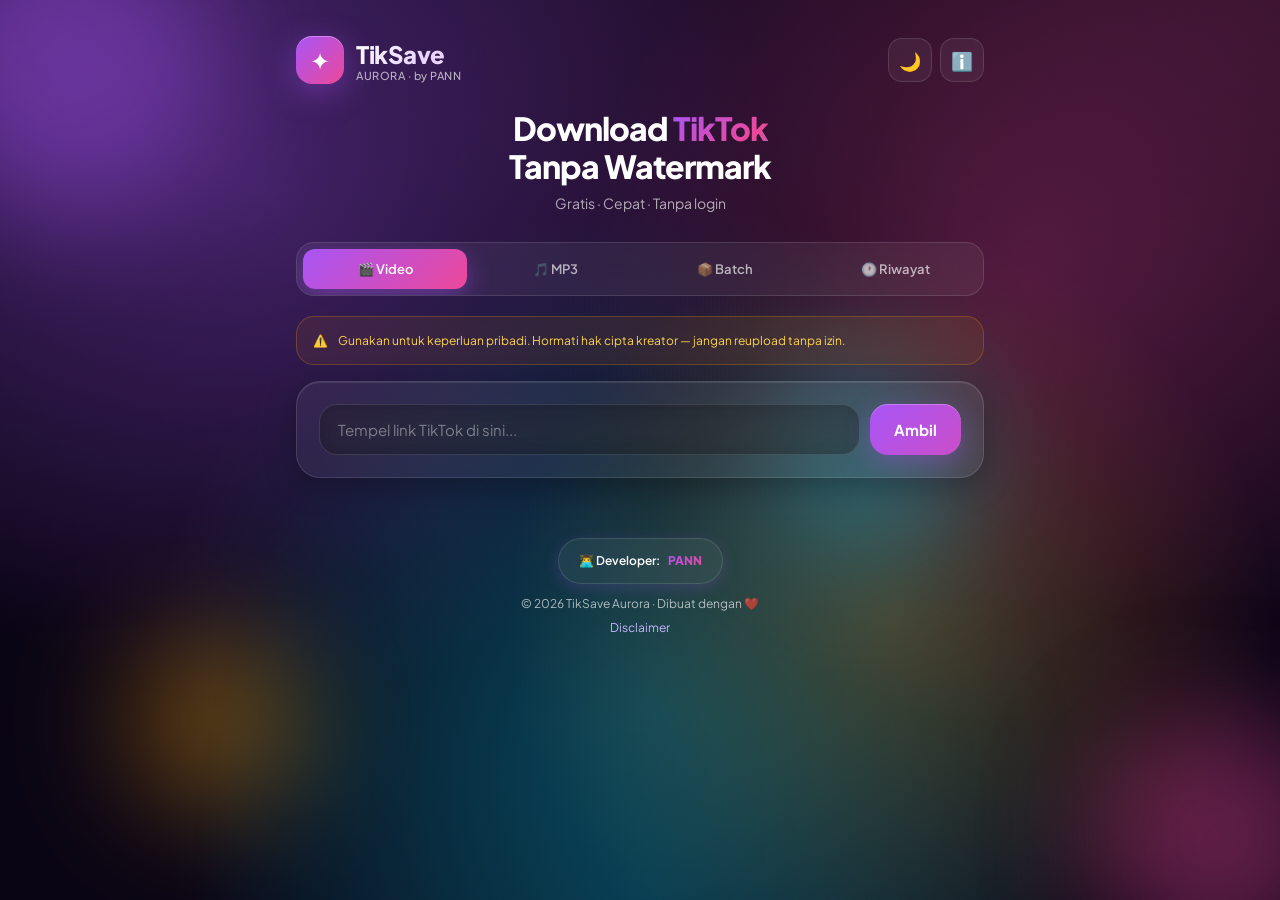
==== commit ae063a3c: "Update print statement from 'Hello' to 'Goodbye'" ====
--- a/index.html
+++ b/index.html
@@ -3,67 +3,94 @@
 <head>
 <meta charset="UTF-8">
 <meta name="viewport" content="width=device-width, initial-scale=1.0, viewport-fit=cover">
-<meta name="theme-color" content="#0a0e1a">
-<meta name="description" content="TikSave 3.0 — Download TikTok tanpa watermark, MP3, slide foto. Gratis, cepat, modern. By PANN.">
-<meta name="author" content="PANN">
-<title>TikSave 3.0 — Download TikTok Tanpa Watermark · by PANN</title>
-<link rel="icon" href="data:image/svg+xml,<svg xmlns='http://www.w3.org/2000/svg' viewBox='0 0 100 100'><text y='.9em' font-size='90'>⬇️</text></svg>">
+<meta name="theme-color" content="#1a0b2e">
+<meta name="description" content="TikSave Aurora — Download TikTok tanpa watermark. By PANN.">
+<title>✦ TikSave Aurora · by PANN</title>
+<link rel="icon" href="data:image/svg+xml,<svg xmlns='http://www.w3.org/2000/svg' viewBox='0 0 100 100'><text y='.9em' font-size='90'>✦</text></svg>">
+<link rel="preconnect" href="https://fonts.googleapis.com">
+<link rel="preconnect" href="https://fonts.gstatic.com" crossorigin>
+<link href="https://fonts.googleapis.com/css2?family=Plus+Jakarta+Sans:wght@400;500;600;700;800&display=swap" rel="stylesheet">
 <style>
   * { margin: 0; padding: 0; box-sizing: border-box; -webkit-tap-highlight-color: transparent; }
   :root {
-    --bg-1: #0a0e1a;
-    --bg-2: #0f172a;
-    --card: #131826;
-    --card-2: #1a2030;
-    --border: #1f2937;
-    --text: #e5e7eb;
-    --muted: #9ca3af;
-    --accent: #22d3ee;
-    --accent-2: #10b981;
-    --accent-grad: linear-gradient(135deg, #06b6d4, #10b981);
+    --text: #ffffff;
+    --text-muted: rgba(255,255,255,0.65);
+    --text-dim: rgba(255,255,255,0.4);
+    --glass: rgba(255,255,255,0.06);
+    --glass-strong: rgba(255,255,255,0.1);
+    --glass-border: rgba(255,255,255,0.12);
+    --glass-border-strong: rgba(255,255,255,0.2);
+    --accent-1: #a855f7;
+    --accent-2: #ec4899;
+    --accent-3: #06b6d4;
+    --accent-4: #f59e0b;
+    --success: #10b981;
     --danger: #ef4444;
-    --warn: #fbbf24;
-    --shadow: 0 8px 32px rgba(0,0,0,0.35);
-    --radius: 16px;
-    --radius-sm: 10px;
-  }
-  body.light {
-    --bg-1: #f8fafc;
-    --bg-2: #f1f5f9;
-    --card: #ffffff;
-    --card-2: #f8fafc;
-    --border: #e2e8f0;
-    --text: #0f172a;
-    --muted: #64748b;
-    --shadow: 0 8px 32px rgba(0,0,0,0.08);
-  }
-
+    --radius-lg: 24px;
+    --radius: 18px;
+    --radius-sm: 12px;
+  }
   html, body { height: 100%; }
   body {
-    font-family: -apple-system, BlinkMacSystemFont, 'Segoe UI', Roboto, 'Helvetica Neue', sans-serif;
-    background: var(--bg-1);
+    font-family: 'Plus Jakarta Sans', -apple-system, BlinkMacSystemFont, sans-serif;
+    background: #0a0515;
     color: var(--text);
     min-height: 100vh;
     line-height: 1.5;
-    transition: background 0.3s, color 0.3s;
     overflow-x: hidden;
+    position: relative;
+  }
+
+  /* AURORA BACKGROUND */
+  #auroraCanvas {
+    position: fixed;
+    inset: 0;
+    z-index: 0;
+    pointer-events: none;
   }
   body::before {
     content: '';
     position: fixed;
     inset: 0;
     background:
-      radial-gradient(circle at 20% 0%, rgba(34,211,238,0.08), transparent 40%),
-      radial-gradient(circle at 80% 100%, rgba(16,185,129,0.08), transparent 40%);
+      radial-gradient(ellipse at top left, rgba(168,85,247,0.25), transparent 50%),
+      radial-gradient(ellipse at top right, rgba(236,72,153,0.2), transparent 50%),
+      radial-gradient(ellipse at bottom, rgba(6,182,212,0.2), transparent 50%);
+    z-index: 1;
     pointer-events: none;
+    animation: auroraShift 20s ease-in-out infinite alternate;
+  }
+  @keyframes auroraShift {
+    0% { filter: hue-rotate(0deg); transform: scale(1); }
+    100% { filter: hue-rotate(30deg); transform: scale(1.1); }
+  }
+
+  /* FLOATING ORBS */
+  .orb {
+    position: fixed;
+    border-radius: 50%;
+    filter: blur(60px);
+    opacity: 0.4;
     z-index: 0;
-  }
+    pointer-events: none;
+    animation: float 20s ease-in-out infinite;
+  }
+  .orb-1 { width: 300px; height: 300px; background: #a855f7; top: -80px; left: -80px; }
+  .orb-2 { width: 250px; height: 250px; background: #ec4899; bottom: -60px; right: -60px; animation-delay: -5s; }
+  .orb-3 { width: 200px; height: 200px; background: #06b6d4; top: 40%; left: 60%; animation-delay: -10s; }
+  .orb-4 { width: 180px; height: 180px; background: #f59e0b; top: 70%; left: 10%; animation-delay: -15s; }
+  @keyframes float {
+    0%, 100% { transform: translate(0, 0) scale(1); }
+    33% { transform: translate(40px, -30px) scale(1.1); }
+    66% { transform: translate(-30px, 40px) scale(0.95); }
+  }
+
   .container {
     max-width: 720px;
     margin: 0 auto;
-    padding: 20px 16px 100px;
+    padding: 24px 16px 100px;
     position: relative;
-    z-index: 1;
+    z-index: 2;
   }
 
   /* HEADER */
@@ -71,103 +98,206 @@
     display: flex;
     justify-content: space-between;
     align-items: center;
-    padding: 8px 0 20px;
-  }
-  .logo { display: flex; align-items: center; gap: 10px; font-size: 22px; font-weight: 800; }
+    padding: 12px 0 24px;
+    animation: slideDown 0.6s ease-out;
+  }
+  @keyframes slideDown {
+    from { opacity: 0; transform: translateY(-20px); }
+    to { opacity: 1; transform: translateY(0); }
+  }
+  .logo { display: flex; align-items: center; gap: 12px; }
   .logo-icon {
-    width: 42px; height: 42px;
-    background: var(--accent-grad);
-    border-radius: 12px;
+    width: 48px; height: 48px;
+    border-radius: 16px;
+    background: linear-gradient(135deg, #a855f7, #ec4899, #06b6d4);
+    background-size: 200% 200%;
     display: flex; align-items: center; justify-content: center;
-    font-size: 22px; color: white;
-    box-shadow: 0 4px 16px rgba(16,185,129,0.35);
+    font-size: 24px;
+    box-shadow:
+      0 8px 32px rgba(168,85,247,0.4),
+      inset 0 1px 0 rgba(255,255,255,0.3);
+    animation: gradientShift 4s ease infinite;
+  }
+  @keyframes gradientShift {
+    0%, 100% { background-position: 0% 50%; }
+    50% { background-position: 100% 50%; }
   }
   .logo-text {
-    background: linear-gradient(90deg, #22d3ee, #10b981);
+    font-size: 24px;
+    font-weight: 800;
+    background: linear-gradient(135deg, #ffffff, #e9d5ff, #fbcfe8, #a5f3fc, #ffffff);
+    background-size: 300% 100%;
     -webkit-background-clip: text;
+    background-clip: text;
     -webkit-text-fill-color: transparent;
-    background-clip: text;
-  }
-  .logo-sub { font-size: 11px; color: var(--muted); font-weight: 500; margin-top: -2px; }
+    animation: shimmer 4s linear infinite;
+    letter-spacing: -0.5px;
+  }
+  @keyframes shimmer {
+    0% { background-position: 0% 50%; }
+    100% { background-position: 300% 50%; }
+  }
+  .logo-sub {
+    font-size: 11px;
+    color: var(--text-muted);
+    font-weight: 500;
+    margin-top: -4px;
+    letter-spacing: 0.5px;
+  }
   .header-actions { display: flex; gap: 8px; }
   .icon-btn {
-    width: 40px; height: 40px;
-    background: var(--card);
-    border: 1px solid var(--border);
-    border-radius: 10px;
+    width: 44px; height: 44px;
+    background: var(--glass);
+    border: 1px solid var(--glass-border);
+    backdrop-filter: blur(20px);
+    -webkit-backdrop-filter: blur(20px);
+    border-radius: 14px;
     color: var(--text);
     cursor: pointer;
     display: flex; align-items: center; justify-content: center;
     font-size: 18px;
-    transition: all 0.2s;
+    transition: all 0.3s cubic-bezier(0.4, 0, 0.2, 1);
     font-family: inherit;
-  }
-  .icon-btn:hover { border-color: var(--accent); transform: translateY(-1px); }
+    position: relative;
+    overflow: hidden;
+  }
+  .icon-btn::before {
+    content: '';
+    position: absolute;
+    inset: 0;
+    background: linear-gradient(135deg, rgba(168,85,247,0.3), rgba(236,72,153,0.3));
+    opacity: 0;
+    transition: opacity 0.3s;
+  }
+  .icon-btn:hover::before { opacity: 1; }
+  .icon-btn:hover { transform: translateY(-2px); border-color: var(--glass-border-strong); }
+  .icon-btn > * { position: relative; z-index: 1; }
+
+  /* HERO TEXT */
+  .hero {
+    text-align: center;
+    margin-bottom: 28px;
+    animation: slideUp 0.6s ease-out 0.1s both;
+  }
+  @keyframes slideUp {
+    from { opacity: 0; transform: translateY(20px); }
+    to { opacity: 1; transform: translateY(0); }
+  }
+  .hero h1 {
+    font-size: 32px;
+    font-weight: 800;
+    line-height: 1.2;
+    margin-bottom: 8px;
+    letter-spacing: -1px;
+  }
+  .hero h1 .gradient {
+    background: linear-gradient(135deg, #a855f7, #ec4899, #06b6d4, #f59e0b);
+    background-size: 300% 100%;
+    -webkit-background-clip: text;
+    background-clip: text;
+    -webkit-text-fill-color: transparent;
+    animation: shimmer 5s linear infinite;
+  }
+  .hero p { color: var(--text-muted); font-size: 14px; }
 
   /* TABS */
   .tabs {
     display: flex;
     gap: 6px;
-    background: var(--card);
-    border: 1px solid var(--border);
-    border-radius: 14px;
+    background: var(--glass);
+    border: 1px solid var(--glass-border);
+    backdrop-filter: blur(20px);
+    -webkit-backdrop-filter: blur(20px);
+    border-radius: var(--radius);
     padding: 6px;
     margin-bottom: 20px;
     overflow-x: auto;
     scrollbar-width: none;
+    animation: slideUp 0.6s ease-out 0.2s both;
   }
   .tabs::-webkit-scrollbar { display: none; }
   .tab {
     flex: 1;
-    padding: 10px 14px;
+    padding: 12px 14px;
     background: transparent;
     border: none;
-    border-radius: 10px;
-    color: var(--muted);
+    border-radius: var(--radius-sm);
+    color: var(--text-muted);
     font-size: 13px;
     font-weight: 600;
     cursor: pointer;
-    transition: all 0.2s;
+    transition: all 0.3s cubic-bezier(0.4, 0, 0.2, 1);
     white-space: nowrap;
     font-family: inherit;
+    position: relative;
+    overflow: hidden;
   }
   .tab.active {
-    background: var(--accent-grad);
+    background: linear-gradient(135deg, #a855f7, #ec4899);
     color: white;
-    box-shadow: 0 4px 12px rgba(16,185,129,0.3);
-  }
-  .tab:not(.active):hover { color: var(--text); }
+    box-shadow: 0 8px 24px rgba(168,85,247,0.4);
+  }
+  .tab:not(.active):hover { color: var(--text); background: var(--glass-strong); }
+
+  /* RIPPLE */
+  .ripple {
+    position: absolute;
+    border-radius: 50%;
+    background: rgba(255,255,255,0.5);
+    transform: scale(0);
+    animation: rippleAnim 0.6s ease-out;
+    pointer-events: none;
+  }
+  @keyframes rippleAnim {
+    to { transform: scale(4); opacity: 0; }
+  }
 
   /* PANEL */
-  .panel { display: none; animation: fadeIn 0.3s ease-out; }
+  .panel { display: none; animation: panelIn 0.4s ease-out; }
   .panel.active { display: block; }
-  @keyframes fadeIn { from { opacity: 0; transform: translateY(8px); } to { opacity: 1; transform: translateY(0); } }
+  @keyframes panelIn {
+    from { opacity: 0; transform: translateY(12px); }
+    to { opacity: 1; transform: translateY(0); }
+  }
 
   /* DISCLAIMER */
   .disclaimer {
-    background: rgba(251,191,36,0.08);
-    border: 1px solid rgba(251,191,36,0.2);
-    border-radius: 12px;
-    padding: 12px 14px;
+    background: rgba(245,158,11,0.08);
+    border: 1px solid rgba(245,158,11,0.25);
+    border-radius: var(--radius);
+    padding: 14px 16px;
     font-size: 12px;
     color: #fcd34d;
     margin-bottom: 16px;
     line-height: 1.6;
-    display: flex; gap: 10px; align-items: flex-start;
-  }
-  body.light .disclaimer { color: #b45309; background: rgba(251,191,36,0.12); }
-
-  /* CARD */
+    display: flex;
+    gap: 10px;
+    align-items: flex-start;
+    backdrop-filter: blur(20px);
+    -webkit-backdrop-filter: blur(20px);
+  }
+
+  /* CARD (glass) */
   .card {
-    background: var(--card);
-    border: 1px solid var(--border);
-    border-radius: var(--radius);
-    padding: 20px;
+    background: var(--glass);
+    border: 1px solid var(--glass-border);
+    backdrop-filter: blur(20px);
+    -webkit-backdrop-filter: blur(20px);
+    border-radius: var(--radius-lg);
+    padding: 22px;
     margin-bottom: 16px;
-    box-shadow: var(--shadow);
-  }
-  .card-title { font-size: 15px; font-weight: 700; margin-bottom: 8px; }
-  .card-desc { font-size: 13px; color: var(--muted); margin-bottom: 14px; }
+    box-shadow:
+      0 8px 32px rgba(0,0,0,0.3),
+      inset 0 1px 0 rgba(255,255,255,0.1);
+    transition: all 0.3s cubic-bezier(0.4, 0, 0.2, 1);
+  }
+  .card:hover { border-color: var(--glass-border-strong); }
+  .card-title {
+    font-size: 16px;
+    font-weight: 700;
+    margin-bottom: 6px;
+  }
+  .card-desc { font-size: 13px; color: var(--text-muted); margin-bottom: 16px; }
 
   /* INPUT */
   .input-wrap { display: flex; gap: 10px; flex-wrap: wrap; }
@@ -175,15 +305,17 @@
   .input-wrap textarea {
     flex: 1;
     min-width: 200px;
-    padding: 14px 16px;
-    background: var(--bg-2);
-    border: 1px solid var(--border);
-    border-radius: var(--radius-sm);
+    padding: 15px 18px;
+    background: rgba(0,0,0,0.3);
+    border: 1px solid var(--glass-border);
+    border-radius: var(--radius);
     color: var(--text);
     font-size: 15px;
     font-family: inherit;
     outline: none;
-    transition: border-color 0.2s;
+    transition: all 0.3s;
+    backdrop-filter: blur(10px);
+    -webkit-backdrop-filter: blur(10px);
   }
   .input-wrap textarea {
     min-height: 130px;
@@ -194,59 +326,93 @@
     width: 100%;
   }
   .input-wrap input:focus,
-  .input-wrap textarea:focus { border-color: var(--accent); }
+  .input-wrap textarea:focus {
+    border-color: rgba(168,85,247,0.6);
+    box-shadow: 0 0 0 4px rgba(168,85,247,0.15);
+    background: rgba(0,0,0,0.5);
+  }
   .input-wrap input::placeholder,
-  .input-wrap textarea::placeholder { color: var(--muted); opacity: 0.6; }
+  .input-wrap textarea::placeholder { color: var(--text-dim); }
 
   /* BUTTONS */
   .btn {
-    padding: 14px 22px;
-    background: var(--accent-grad);
+    padding: 15px 24px;
+    background: linear-gradient(135deg, #a855f7, #ec4899);
+    background-size: 200% 200%;
     color: white;
     border: none;
-    border-radius: var(--radius-sm);
+    border-radius: var(--radius);
     font-size: 15px;
-    font-weight: 600;
+    font-weight: 700;
     cursor: pointer;
     font-family: inherit;
-    transition: transform 0.15s, box-shadow 0.15s, opacity 0.15s;
+    transition: all 0.3s cubic-bezier(0.4, 0, 0.2, 1);
     white-space: nowrap;
     display: inline-flex;
     align-items: center;
     justify-content: center;
     gap: 8px;
     text-decoration: none;
-  }
-  .btn:hover:not(:disabled) { transform: translateY(-1px); box-shadow: 0 8px 20px rgba(16,185,129,0.3); }
-  .btn:active:not(:disabled) { transform: translateY(0); }
+    position: relative;
+    overflow: hidden;
+    box-shadow:
+      0 8px 24px rgba(168,85,247,0.35),
+      inset 0 1px 0 rgba(255,255,255,0.25);
+  }
+  .btn::before {
+    content: '';
+    position: absolute;
+    top: 0; left: -100%;
+    width: 100%; height: 100%;
+    background: linear-gradient(90deg, transparent, rgba(255,255,255,0.3), transparent);
+    transition: left 0.6s;
+  }
+  .btn:hover::before { left: 100%; }
+  .btn:hover:not(:disabled) {
+    transform: translateY(-2px);
+    box-shadow: 0 12px 32px rgba(168,85,247,0.5), inset 0 1px 0 rgba(255,255,255,0.3);
+  }
+  .btn:active:not(:disabled) { transform: translateY(0) scale(0.98); }
   .btn:disabled { opacity: 0.5; cursor: not-allowed; }
   .btn-secondary {
-    background: var(--card-2);
+    background: var(--glass-strong);
     color: var(--text);
-    border: 1px solid var(--border);
-  }
-  .btn-secondary:hover:not(:disabled) { box-shadow: 0 8px 20px rgba(0,0,0,0.15); border-color: var(--accent); }
-  .btn-danger { background: linear-gradient(135deg, #ef4444, #dc2626); }
+    border: 1px solid var(--glass-border);
+    box-shadow: 0 4px 16px rgba(0,0,0,0.2);
+  }
+  .btn-secondary:hover:not(:disabled) {
+    background: rgba(255,255,255,0.15);
+    border-color: var(--glass-border-strong);
+    box-shadow: 0 8px 24px rgba(0,0,0,0.3);
+  }
+  .btn-danger {
+    background: linear-gradient(135deg, #ef4444, #dc2626);
+    box-shadow: 0 8px 24px rgba(239,68,68,0.35);
+  }
   .btn-block { width: 100%; }
-  .btn-sm { padding: 8px 14px; font-size: 13px; }
+  .btn-sm { padding: 9px 16px; font-size: 13px; }
 
   /* STATUS */
   .status {
-    padding: 12px 16px;
-    border-radius: 10px;
+    padding: 14px 18px;
+    border-radius: var(--radius);
     font-size: 14px;
     margin-top: 12px;
     display: none;
     align-items: center;
     gap: 10px;
+    backdrop-filter: blur(20px);
+    -webkit-backdrop-filter: blur(20px);
+    animation: statusIn 0.3s ease-out;
+  }
+  @keyframes statusIn {
+    from { opacity: 0; transform: translateY(-8px); }
+    to { opacity: 1; transform: translateY(0); }
   }
   .status.show { display: flex; }
-  .status.info    { background: rgba(34,211,238,0.1); color: #67e8f9; border: 1px solid rgba(34,211,238,0.25); }
-  .status.error   { background: rgba(239,68,68,0.1); color: #fca5a5; border: 1px solid rgba(239,68,68,0.25); }
-  .status.success { background: rgba(16,185,129,0.1); color: #6ee7b7; border: 1px solid rgba(16,185,129,0.25); }
-  body.light .status.info { color: #0e7490; }
-  body.light .status.error { color: #b91c1c; }
-  body.light .status.success { color: #047857; }
+  .status.info    { background: rgba(6,182,212,0.15); color: #67e8f9; border: 1px solid rgba(6,182,212,0.3); }
+  .status.error   { background: rgba(239,68,68,0.15); color: #fca5a5; border: 1px solid rgba(239,68,68,0.3); }
+  .status.success { background: rgba(16,185,129,0.15); color: #6ee7b7; border: 1px solid rgba(16,185,129,0.3); }
 
   /* SPINNER */
   .spinner {
@@ -261,10 +427,13 @@
 
   /* SKELETON */
   .skeleton {
-    background: linear-gradient(90deg, var(--card-2) 25%, var(--border) 50%, var(--card-2) 75%);
+    background: linear-gradient(90deg,
+      rgba(255,255,255,0.05) 25%,
+      rgba(255,255,255,0.12) 50%,
+      rgba(255,255,255,0.05) 75%);
     background-size: 200% 100%;
     animation: skeleton 1.5s infinite;
-    border-radius: 8px;
+    border-radius: 12px;
     height: 16px;
     margin-bottom: 10px;
   }
@@ -272,37 +441,51 @@
 
   /* RESULT */
   .result {
-    background: var(--card);
-    border: 1px solid var(--border);
-    border-radius: var(--radius);
+    background: var(--glass);
+    border: 1px solid var(--glass-border);
+    backdrop-filter: blur(20px);
+    -webkit-backdrop-filter: blur(20px);
+    border-radius: var(--radius-lg);
     overflow: hidden;
     margin-bottom: 16px;
-    box-shadow: var(--shadow);
-    animation: fadeIn 0.4s ease-out;
+    box-shadow: 0 12px 40px rgba(0,0,0,0.4), inset 0 1px 0 rgba(255,255,255,0.1);
+    animation: resultIn 0.5s cubic-bezier(0.34, 1.56, 0.64, 1);
+  }
+  @keyframes resultIn {
+    from { opacity: 0; transform: translateY(30px) scale(0.95); }
+    to { opacity: 1; transform: translateY(0) scale(1); }
   }
   .result-header {
     display: flex; gap: 14px;
-    padding: 16px;
-    border-bottom: 1px solid var(--border);
+    padding: 18px;
+    border-bottom: 1px solid var(--glass-border);
     align-items: center;
   }
   .author-avatar {
-    width: 48px; height: 48px;
+    width: 52px; height: 52px;
     border-radius: 50%;
-    background: var(--card-2);
+    background: linear-gradient(135deg, #a855f7, #ec4899);
     overflow: hidden;
     flex-shrink: 0;
     display: flex; align-items: center; justify-content: center;
-    font-size: 20px;
-    border: 2px solid var(--accent);
-  }
-  .author-avatar img { width: 100%; height: 100%; object-fit: cover; }
+    font-size: 22px;
+    padding: 3px;
+    box-shadow: 0 4px 16px rgba(168,85,247,0.4);
+  }
+  .author-avatar img { width: 100%; height: 100%; object-fit: cover; border-radius: 50%; }
   .author-info { flex: 1; min-width: 0; }
-  .author-name { font-weight: 600; font-size: 15px; color: var(--accent); }
+  .author-name {
+    font-weight: 700;
+    font-size: 15px;
+    background: linear-gradient(135deg, #a855f7, #06b6d4);
+    -webkit-background-clip: text;
+    background-clip: text;
+    -webkit-text-fill-color: transparent;
+  }
   .author-desc {
-    color: var(--muted);
+    color: var(--text-muted);
     font-size: 13px;
-    margin-top: 2px;
+    margin-top: 3px;
     display: -webkit-box;
     -webkit-line-clamp: 2;
     line-clamp: 2;
@@ -313,32 +496,47 @@
     background: #000;
     display: flex;
     justify-content: center;
-    padding: 12px;
+    padding: 14px;
   }
   .video-preview video,
   .video-preview img {
     max-width: 100%;
     max-height: 480px;
-    border-radius: 10px;
+    border-radius: var(--radius);
+    box-shadow: 0 8px 32px rgba(0,0,0,0.5);
   }
   .stats {
     display: grid;
     grid-template-columns: repeat(4, 1fr);
     gap: 8px;
-    padding: 14px;
-    border-bottom: 1px solid var(--border);
+    padding: 16px;
+    border-bottom: 1px solid var(--glass-border);
   }
   .stat { text-align: center; }
-  .stat-value { font-weight: 700; font-size: 14px; }
-  .stat-label { font-size: 10px; color: var(--muted); text-transform: uppercase; letter-spacing: 0.5px; margin-top: 2px; }
-  .download-section { padding: 16px; display: grid; gap: 10px; }
+  .stat-value {
+    font-weight: 800;
+    font-size: 15px;
+    background: linear-gradient(135deg, #ffffff, #e9d5ff);
+    -webkit-background-clip: text;
+    background-clip: text;
+    -webkit-text-fill-color: transparent;
+  }
+  .stat-label {
+    font-size: 10px;
+    color: var(--text-dim);
+    text-transform: uppercase;
+    letter-spacing: 1px;
+    margin-top: 3px;
+    font-weight: 600;
+  }
+  .download-section { padding: 18px; display: grid; gap: 12px; }
   .download-group-title {
     font-size: 11px;
-    color: var(--muted);
+    color: var(--text-dim);
     text-transform: uppercase;
-    letter-spacing: 0.5px;
-    margin-bottom: 4px;
-    font-weight: 600;
+    letter-spacing: 1.5px;
+    margin-bottom: 6px;
+    font-weight: 700;
   }
   .download-row {
     display: grid;
@@ -349,29 +547,32 @@
     display: grid;
     grid-template-columns: 1fr 1fr;
     gap: 10px;
-    padding: 0 16px 16px;
+    padding: 0 18px 18px;
   }
 
   /* BATCH */
-  .batch-list { display: grid; gap: 10px; margin-top: 16px; }
+  .batch-list { display: grid; gap: 12px; margin-top: 16px; }
   .batch-item {
-    background: var(--card);
-    border: 1px solid var(--border);
-    border-radius: 12px;
+    background: var(--glass);
+    border: 1px solid var(--glass-border);
+    backdrop-filter: blur(20px);
+    -webkit-backdrop-filter: blur(20px);
+    border-radius: var(--radius);
     padding: 14px;
     display: flex;
     gap: 12px;
     align-items: center;
-    animation: fadeIn 0.3s ease-out;
+    animation: resultIn 0.4s cubic-bezier(0.34, 1.56, 0.64, 1);
+    box-shadow: 0 4px 16px rgba(0,0,0,0.2);
   }
   .batch-item-thumb {
-    width: 56px; height: 56px;
-    border-radius: 8px;
-    background: var(--card-2);
+    width: 60px; height: 60px;
+    border-radius: 12px;
+    background: rgba(0,0,0,0.3);
     overflow: hidden;
     flex-shrink: 0;
     display: flex; align-items: center; justify-content: center;
-    font-size: 20px;
+    font-size: 22px;
   }
   .batch-item-thumb img { width: 100%; height: 100%; object-fit: cover; }
   .batch-item-info { flex: 1; min-width: 0; }
@@ -384,25 +585,28 @@
   }
   .batch-item-status {
     font-size: 11px;
-    color: var(--muted);
-    margin-top: 2px;
-  }
-  .batch-item-status.ok { color: var(--accent-2); }
-  .batch-item-status.err { color: var(--danger); }
-  .batch-item-actions { display: flex; gap: 6px; flex-shrink: 0; }
+    color: var(--text-muted);
+    margin-top: 3px;
+  }
+  .batch-item-status.ok { color: #6ee7b7; }
+  .batch-item-status.err { color: #fca5a5; }
 
   /* HISTORY */
-  .history-list { display: grid; gap: 8px; }
+  .history-list { display: grid; gap: 10px; }
   .history-item {
-    background: var(--card-2);
-    border: 1px solid var(--border);
-    border-radius: 10px;
-    padding: 12px;
+    background: var(--glass-strong);
+    border: 1px solid var(--glass-border);
+    backdrop-filter: blur(20px);
+    -webkit-backdrop-filter: blur(20px);
+    border-radius: var(--radius);
+    padding: 14px;
     display: flex;
-    gap: 10px;
+    gap: 12px;
     align-items: center;
     font-size: 13px;
-  }
+    transition: all 0.3s;
+  }
+  .history-item:hover { border-color: var(--glass-border-strong); transform: translateX(4px); }
   .history-item-info { flex: 1; min-width: 0; }
   .history-item-title {
     font-weight: 600;
@@ -410,13 +614,18 @@
     text-overflow: ellipsis;
     white-space: nowrap;
   }
-  .history-item-date { font-size: 11px; color: var(--muted); margin-top: 2px; }
+  .history-item-date { font-size: 11px; color: var(--text-dim); margin-top: 3px; }
   .empty-state {
     text-align: center;
-    padding: 40px 20px;
-    color: var(--muted);
-  }
-  .empty-state-icon { font-size: 48px; margin-bottom: 12px; opacity: 0.5; }
+    padding: 48px 20px;
+    color: var(--text-muted);
+  }
+  .empty-state-icon {
+    font-size: 56px;
+    margin-bottom: 14px;
+    opacity: 0.4;
+    filter: drop-shadow(0 8px 24px rgba(168,85,247,0.3));
+  }
   .empty-state-text { font-size: 14px; }
 
   /* TOAST */
@@ -424,16 +633,18 @@
     position: fixed;
     bottom: 30px;
     left: 50%;
-    transform: translateX(-50%) translateY(120px);
-    background: var(--card);
+    transform: translateX(-50%) translateY(140px);
+    background: var(--glass-strong);
+    backdrop-filter: blur(30px);
+    -webkit-backdrop-filter: blur(30px);
     color: var(--text);
-    padding: 12px 22px;
+    padding: 14px 26px;
     border-radius: 30px;
     font-size: 13px;
-    font-weight: 500;
-    border: 1px solid var(--border);
-    box-shadow: var(--shadow);
-    transition: transform 0.3s;
+    font-weight: 600;
+    border: 1px solid var(--glass-border-strong);
+    box-shadow: 0 12px 40px rgba(0,0,0,0.5);
+    transition: transform 0.4s cubic-bezier(0.34, 1.56, 0.64, 1);
     z-index: 1000;
     max-width: 90%;
     text-align: center;
@@ -444,134 +655,162 @@
   .modal-backdrop {
     position: fixed;
     inset: 0;
-    background: rgba(0,0,0,0.6);
-    backdrop-filter: blur(4px);
+    background: rgba(0,0,0,0.7);
+    backdrop-filter: blur(8px);
+    -webkit-backdrop-filter: blur(8px);
     z-index: 1001;
     display: none;
     align-items: center;
     justify-content: center;
     padding: 20px;
-    animation: fadeIn 0.2s;
+    animation: fadeIn 0.3s;
   }
   .modal-backdrop.show { display: flex; }
+  @keyframes fadeIn { from { opacity: 0; } to { opacity: 1; } }
   .modal {
-    background: var(--card);
-    border: 1px solid var(--border);
-    border-radius: var(--radius);
-    padding: 24px;
+    background: rgba(20,10,35,0.9);
+    backdrop-filter: blur(40px);
+    -webkit-backdrop-filter: blur(40px);
+    border: 1px solid var(--glass-border-strong);
+    border-radius: var(--radius-lg);
+    padding: 28px;
     max-width: 400px;
     width: 100%;
-    box-shadow: var(--shadow);
-    animation: fadeIn 0.3s;
-  }
-  .modal h3 { font-size: 17px; margin-bottom: 12px; }
-  .modal p { font-size: 13px; color: var(--muted); line-height: 1.6; margin-bottom: 10px; }
-  .modal .btn { margin-top: 8px; }
-
-  /* QR */
-  #qrContainer {
-    display: flex;
-    justify-content: center;
-    padding: 16px;
-    background: white;
-    border-radius: 12px;
-    margin-top: 12px;
-  }
-  #qrContainer img { max-width: 200px; }
+    box-shadow: 0 24px 80px rgba(0,0,0,0.6);
+    animation: modalIn 0.4s cubic-bezier(0.34, 1.56, 0.64, 1);
+  }
+  @keyframes modalIn {
+    from { opacity: 0; transform: scale(0.9) translateY(20px); }
+    to { opacity: 1; transform: scale(1) translateY(0); }
+  }
+  .modal h3 { font-size: 18px; margin-bottom: 14px; font-weight: 800; }
+  .modal p { font-size: 13px; color: var(--text-muted); line-height: 1.7; margin-bottom: 10px; }
+  .modal .btn { margin-top: 12px; }
 
   /* FOOTER */
   footer {
     text-align: center;
-    color: var(--muted);
+    color: var(--text-muted);
     font-size: 12px;
-    padding: 30px 0 10px;
-    line-height: 1.8;
-  }
-  footer a { color: var(--accent); text-decoration: none; }
+    padding: 36px 0 12px;
+    line-height: 2;
+  }
+  footer a { color: #c4b5fd; text-decoration: none; }
   footer a:hover { text-decoration: underline; }
   .dev-credit {
     display: inline-flex;
     align-items: center;
-    gap: 6px;
-    padding: 6px 14px;
-    background: var(--card);
-    border: 1px solid var(--border);
-    border-radius: 20px;
+    gap: 8px;
+    padding: 10px 20px;
+    background: var(--glass);
+    border: 1px solid var(--glass-border);
+    backdrop-filter: blur(20px);
+    -webkit-backdrop-filter: blur(20px);
+    border-radius: 30px;
     font-weight: 600;
     color: var(--text);
     margin: 8px 0;
     font-size: 12px;
+    box-shadow: 0 4px 16px rgba(168,85,247,0.2);
   }
   .dev-credit span {
-    background: var(--accent-grad);
+    background: linear-gradient(135deg, #a855f7, #ec4899, #06b6d4);
+    background-size: 200% 200%;
     -webkit-background-clip: text;
+    background-clip: text;
     -webkit-text-fill-color: transparent;
-    background-clip: text;
     font-weight: 800;
+    animation: shimmer 3s linear infinite;
   }
 
   /* INSTALL BANNER */
   .install-banner {
     display: none;
-    background: var(--accent-grad);
+    background: linear-gradient(135deg, #a855f7, #ec4899);
     color: white;
-    padding: 12px 16px;
-    border-radius: 12px;
+    padding: 14px 18px;
+    border-radius: var(--radius);
     font-size: 13px;
-    font-weight: 600;
+    font-weight: 700;
     margin-bottom: 16px;
     justify-content: space-between;
     align-items: center;
     gap: 10px;
+    box-shadow: 0 8px 24px rgba(168,85,247,0.4);
+    animation: slideDown 0.5s ease-out;
   }
   .install-banner.show { display: flex; }
   .install-banner button {
-    background: rgba(255,255,255,0.2);
+    background: rgba(255,255,255,0.25);
     border: none;
     color: white;
-    padding: 6px 12px;
-    border-radius: 6px;
+    padding: 8px 16px;
+    border-radius: 10px;
     font-size: 12px;
-    font-weight: 600;
+    font-weight: 700;
     cursor: pointer;
     font-family: inherit;
+    backdrop-filter: blur(10px);
+  }
+
+  /* CONFETTI */
+  .confetti {
+    position: fixed;
+    width: 10px;
+    height: 10px;
+    z-index: 999;
+    pointer-events: none;
+    animation: confettiFall linear forwards;
+  }
+  @keyframes confettiFall {
+    to { transform: translateY(100vh) rotate(720deg); opacity: 0; }
   }
 
   @media (max-width: 480px) {
     .container { padding: 16px 12px 80px; }
-    .logo { font-size: 19px; }
-    .logo-icon { width: 36px; height: 36px; font-size: 18px; }
-    .card { padding: 16px; }
-    .tab { font-size: 12px; padding: 9px 10px; }
+    .logo-text { font-size: 20px; }
+    .logo-icon { width: 42px; height: 42px; font-size: 20px; }
+    .hero h1 { font-size: 26px; }
+    .card { padding: 18px; }
+    .tab { font-size: 12px; padding: 10px 8px; }
     .download-row { grid-template-columns: 1fr; }
     .stats { grid-template-columns: repeat(2, 1fr); }
-    .batch-item-actions { flex-direction: column; }
   }
 </style>
 </head>
 <body>
+
+<canvas id="auroraCanvas"></canvas>
+<div class="orb orb-1"></div>
+<div class="orb orb-2"></div>
+<div class="orb orb-3"></div>
+<div class="orb orb-4"></div>
+
 <div class="container">
 
   <div class="install-banner" id="installBanner">
-    <span>📱 Install TikSave sebagai app?</span>
+    <span>✦ Install TikSave Aurora sebagai app?</span>
     <button onclick="installPWA()">Install</button>
   </div>
 
   <header>
-    <div>
-      <div class="logo">
-        <div class="logo-icon">⬇</div>
-        <div>
-          <div class="logo-text">TikSave</div>
-          <div class="logo-sub">v3.0 · by PANN</div>
-        </div>
+    <div class="logo">
+      <div class="logo-icon">✦</div>
+      <div>
+        <div class="logo-text">TikSave</div>
+        <div class="logo-sub">AURORA · by PANN</div>
       </div>
     </div>
     <div class="header-actions">
-      <button class="icon-btn" id="themeBtn" onclick="toggleTheme()" title="Ganti tema">🌙</button>
-      <button class="icon-btn" onclick="openModal('aboutModal')" title="Tentang">ℹ️</button>
+      <button class="icon-btn" id="themeBtn" onclick="toggleTheme()" title="Ganti tema"><span>🌙</span></button>
+      <button class="icon-btn" onclick="openModal('aboutModal')" title="Tentang"><span>ℹ️</span></button>
     </div>
   </header>
+
+  <div class="hero">
+    <h1>Download <span class="gradient">TikTok</span><br>Tanpa Watermark</h1>
+    <p>Gratis · Cepat · Tanpa login</p>
+  </div>
 
   <div class="tabs">
     <button class="tab active" data-tab="video" onclick="switchTab('video')">🎬 Video</button>
@@ -583,7 +822,8 @@
   <!-- PANEL: VIDEO -->
   <div class="panel active" id="panel-video">
     <div class="disclaimer">
-      ⚠️ Gunakan untuk keperluan pribadi. Hormati hak cipta kreator — jangan reupload tanpa izin.
+      <span>⚠️</span>
+      <span>Gunakan untuk keperluan pribadi. Hormati hak cipta kreator — jangan reupload tanpa izin.</span>
     </div>
     <div class="card">
       <div class="input-wrap">
@@ -615,9 +855,9 @@
       <div class="card-title">📦 Batch Download</div>
       <div class="card-desc">Tempel banyak link sekaligus — satu link per baris.</div>
       <textarea id="batchInput" placeholder="https://vt.tiktok.com/xxx&#10;https://vt.tiktok.com/yyy&#10;https://vt.tiktok.com/zzz"></textarea>
-      <div style="display: flex; gap: 10px; margin-top: 12px; flex-wrap: wrap;">
+      <div style="display: flex; gap: 10px; margin-top: 14px; flex-wrap: wrap;">
         <button class="btn" onclick="handleBatch()" id="batchBtn" style="flex: 1;">🚀 Proses Semua</button>
-        <button class="btn btn-secondary" onclick="clearBatch()">🗑️ Bersihkan</button>
+        <button class="btn btn-secondary" onclick="clearBatch()">🗑️</button>
       </div>
       <div class="status" id="batchStatus"></div>
     </div>
@@ -627,7 +867,7 @@
   <!-- PANEL: HISTORY -->
   <div class="panel" id="panel-history">
     <div class="card">
-      <div style="display: flex; justify-content: space-between; align-items: center; margin-bottom: 14px;">
+      <div style="display: flex; justify-content: space-between; align-items: center; margin-bottom: 16px;">
         <div class="card-title" style="margin: 0;">🕐 Riwayat Download</div>
         <button class="btn btn-secondary btn-sm" onclick="clearHistory()">Hapus</button>
       </div>
@@ -639,7 +879,7 @@
     <div class="dev-credit">
       👨‍💻 Developer: <span>PANN</span>
     </div>
-    <div>© 2026 TikSave 3.0 · Dibuat dengan ❤️</div>
+    <div>© <span id="year">2026</span> TikSave Aurora · Dibuat dengan ❤️</div>
     <div><a href="#" onclick="openModal('disclaimerModal'); return false;">Disclaimer</a></div>
   </footer>
 
@@ -648,10 +888,10 @@
 <!-- MODAL: ABOUT -->
 <div class="modal-backdrop" id="aboutModal" onclick="if(event.target===this) closeModal('aboutModal')">
   <div class="modal">
-    <h3>ℹ️ Tentang TikSave</h3>
-    <p><strong>TikSave 3.0</strong> adalah alat bantu download video TikTok tanpa watermark, MP3, dan slide foto.</p>
+    <h3>✦ Tentang TikSave Aurora</h3>
+    <p><strong>TikSave Aurora</strong> adalah alat bantu download video TikTok tanpa watermark, MP3, dan slide foto.</p>
     <p>Dibuat oleh <strong>PANN</strong> dengan teknologi web modern — semua berjalan di browser Anda, tanpa login, tanpa iklan.</p>
-    <p style="font-size: 11px;">API: TikWM · Powered by PANN</p>
+    <p style="font-size: 11px; color: var(--text-dim);">API: TikWM · v3.0 Aurora Edition</p>
     <button class="btn btn-block" onclick="closeModal('aboutModal')">Tutup</button>
   </div>
 </div>
@@ -668,50 +908,77 @@
   </div>
 </div>
 
-<!-- MODAL: QR -->
-<div class="modal-backdrop" id="qrModal" onclick="if(event.target===this) closeModal('qrModal')">
-  <div class="modal">
-    <h3>🔗 Share Link</h3>
-    <p>Scan QR code ini buat buka TikSave di HP lain:</p>
-    <div id="qrContainer"></div>
-    <button class="btn btn-block" style="margin-top: 16px;" onclick="closeModal('qrModal')">Tutup</button>
-  </div>
-</div>
-
 <div class="toast" id="toast"></div>
 
 <script>
 /* ============================================================
-   TikSave 3.0
+   TikSave Aurora — v3.0
    Developer: PANN
-   API: TikWM (https://www.tikwm.com/api/)
+   API: TikWM
    ============================================================ */
 const API_ENDPOINT = 'https://www.tikwm.com/api/';
 const CORS_PROXIES = [
   'https://corsproxy.io/?url=',
   'https://api.allorigins.win/raw?url='
 ];
-const HISTORY_KEY = 'tiksave_history_v3';
-const THEME_KEY = 'tiksave_theme_v3';
+const HISTORY_KEY = 'tiksave_aurora_history';
+const THEME_KEY = 'tiksave_aurora_theme';
 const MAX_HISTORY = 30;
 
+/* ---------- AURORA CANVAS ---------- */
+(function initAurora() {
+  const canvas = document.getElementById('auroraCanvas');
+  const ctx = canvas.getContext('2d');
+  let W, H;
+  function resize() { W = canvas.width = window.innerWidth; H = canvas.height = window.innerHeight; }
+  resize();
+  window.addEventListener('resize', resize);
+
+  const blobs = [
+    { x: 0.2, y: 0.2, r: 0.4, c: [168,85,247], vx: 0.0003, vy: 0.0002 },
+    { x: 0.8, y: 0.3, r: 0.35, c: [236,72,153], vx: -0.0002, vy: 0.0003 },
+    { x: 0.5, y: 0.8, r: 0.4, c: [6,182,212], vx: 0.0002, vy: -0.0002 },
+    { x: 0.7, y: 0.7, r: 0.3, c: [245,158,11], vx: -0.0003, vy: 0.0001 }
+  ];
+
+  let t = 0;
+  function draw() {
+    ctx.fillStyle = '#0a0515';
+    ctx.fillRect(0, 0, W, H);
+    blobs.forEach((b, i) => {
+      b.x += b.vx + Math.sin(t * 0.001 + i) * 0.0005;
+      b.y += b.vy + Math.cos(t * 0.001 + i) * 0.0005;
+      if (b.x < 0 || b.x > 1) b.vx *= -1;
+      if (b.y < 0 || b.y > 1) b.vy *= -1;
+      const cx = b.x * W, cy = b.y * H, rad = b.r * Math.max(W, H);
+      const grad = ctx.createRadialGradient(cx, cy, 0, cx, cy, rad);
+      const [r,g,bl] = b.c;
+      grad.addColorStop(0, `rgba(${r},${g},${bl},0.25)`);
+      grad.addColorStop(1, `rgba(${r},${g},${bl},0)`);
+      ctx.fillStyle = grad;
+      ctx.fillRect(0, 0, W, H);
+    });
+    t++;
+    requestAnimationFrame(draw);
+  }
+  draw();
+})();
+
+/* ---------- HELPERS ---------- */
 function $(id) { return document.getElementById(id); }
-
 function setStatus(elId, msg, type = 'info') {
   const el = $(elId);
   if (!msg) { el.className = 'status'; el.innerHTML = ''; return; }
   el.className = 'status show ' + type;
   el.innerHTML = msg;
 }
-
-function toast(msg, duration = 2200) {
+function toast(msg, duration = 2400) {
   const t = $('toast');
   t.textContent = msg;
   t.classList.add('show');
   clearTimeout(t._timer);
   t._timer = setTimeout(() => t.classList.remove('show'), duration);
 }
-
 function formatNumber(n) {
   n = Number(n) || 0;
   if (n >= 1e9) return (n / 1e9).toFixed(1) + 'B';
@@ -719,17 +986,14 @@
   if (n >= 1e3) return (n / 1e3).toFixed(1) + 'K';
   return String(n);
 }
-
 function escapeHtml(s) {
   if (s == null) return '';
   return String(s).replace(/&/g,'&amp;').replace(/</g,'&lt;').replace(/>/g,'&gt;').replace(/"/g,'&quot;').replace(/'/g,'&#039;');
 }
-
 function isValidTikTokUrl(url) {
   if (!url) return false;
   return /(?:tiktok\.com|vt\.tiktok\.com|vm\.tiktok\.com)/i.test(url);
 }
-
 async function fetchFromAPI(tiktokUrl) {
   const apiUrl = API_ENDPOINT + '?url=' + encodeURIComponent(tiktokUrl) + '&hd=1';
   try {
@@ -767,15 +1031,64 @@
   document.body.classList.toggle('light');
   const isLight = document.body.classList.contains('light');
   localStorage.setItem(THEME_KEY, isLight ? 'light' : 'dark');
-  $('themeBtn').textContent = isLight ? '☀️' : '🌙';
+  $('themeBtn').innerHTML = isLight ? '<span>☀️</span>' : '<span>🌙</span>';
+  if (isLight) {
+    document.documentElement.style.setProperty('--text', '#1a0b2e');
+    document.documentElement.style.setProperty('--text-muted', 'rgba(26,11,46,0.65)');
+    document.documentElement.style.setProperty('--text-dim', 'rgba(26,11,46,0.4)');
+    document.documentElement.style.setProperty('--glass', 'rgba(255,255,255,0.6)');
+    document.documentElement.style.setProperty('--glass-strong', 'rgba(255,255,255,0.75)');
+    document.documentElement.style.setProperty('--glass-border', 'rgba(168,85,247,0.2)');
+    document.documentElement.style.setProperty('--glass-border-strong', 'rgba(168,85,247,0.35)');
+    document.body.style.background = '#f5e8ff';
+  } else {
+    document.documentElement.style.setProperty('--text', '#ffffff');
+    document.documentElement.style.setProperty('--text-muted', 'rgba(255,255,255,0.65)');
+    document.documentElement.style.setProperty('--text-dim', 'rgba(255,255,255,0.4)');
+    document.documentElement.style.setProperty('--glass', 'rgba(255,255,255,0.06)');
+    document.documentElement.style.setProperty('--glass-strong', 'rgba(255,255,255,0.1)');
+    document.documentElement.style.setProperty('--glass-border', 'rgba(255,255,255,0.12)');
+    document.documentElement.style.setProperty('--glass-border-strong', 'rgba(255,255,255,0.2)');
+    document.body.style.background = '#0a0515';
+  }
 }
 (function initTheme() {
   const saved = localStorage.getItem(THEME_KEY);
-  if (saved === 'light') {
-    document.body.classList.add('light');
-    $('themeBtn').textContent = '☀️';
-  }
+  if (saved === 'light') toggleTheme();
 })();
+
+/* ---------- RIPPLE ---------- */
+document.addEventListener('click', e => {
+  const btn = e.target.closest('.btn, .tab, .icon-btn');
+  if (!btn) return;
+  const rect = btn.getBoundingClientRect();
+  const ripple = document.createElement('span');
+  ripple.className = 'ripple';
+  const size = Math.max(rect.width, rect.height);
+  ripple.style.width = ripple.style.height = size + 'px';
+  ripple.style.left = (e.clientX - rect.left - size / 2) + 'px';
+  ripple.style.top = (e.clientY - rect.top - size / 2) + 'px';
+  btn.appendChild(ripple);
+  setTimeout(() => ripple.remove(), 600);
+});
+
+/* ---------- CONFETTI ---------- */
+function fireConfetti() {
+  const colors = ['#a855f7', '#ec4899', '#06b6d4', '#f59e0b', '#10b981'];
+  for (let i = 0; i < 40; i++) {
+    const c = document.createElement('div');
+    c.className = 'confetti';
+    c.style.left = Math.random() * 100 + 'vw';
+    c.style.top = '-20px';
+    c.style.background = colors[Math.floor(Math.random() * colors.length)];
+    c.style.borderRadius = Math.random() > 0.5 ? '50%' : '2px';
+    c.style.width = c.style.height = (6 + Math.random() * 8) + 'px';
+    c.style.animationDuration = (1.5 + Math.random() * 1.5) + 's';
+    c.style.animationDelay = (Math.random() * 0.3) + 's';
+    document.body.appendChild(c);
+    setTimeout(() => c.remove(), 3500);
+  }
+}
 
 /* ---------- HISTORY ---------- */
 function getHistory() {
@@ -848,6 +1161,7 @@
     setStatus('status', '✅ Berhasil! Data siap.', 'success');
     renderResult(data.data);
     addHistory(data.data, url);
+    fireConfetti();
   } catch (err) {
     setStatus('status', '❌ ' + err.message, 'error');
     $('resultContainer').innerHTML = '';
@@ -888,16 +1202,16 @@
       <div class="download-row">
         ${d.images.map((img, i) => `<a class="btn" href="${escapeHtml(img)}" target="_blank" rel="noopener" download="tiktok_slide_${i+1}.jpg">🖼️ Foto ${i+1}</a>`).join('')}
       </div>
-      ${d.music ? `<div class="download-group-title" style="margin-top: 8px;">Audio</div><div class="download-row" style="grid-template-columns:1fr;"><a class="btn" href="${escapeHtml(d.music)}" target="_blank" rel="noopener" download="tiktok_audio.mp3">🎵 MP3</a></div>` : ''}
+      ${d.music ? `<div class="download-group-title" style="margin-top: 10px;">Audio</div><div class="download-row" style="grid-template-columns:1fr;"><a class="btn btn-secondary" href="${escapeHtml(d.music)}" target="_blank" rel="noopener" download="tiktok_audio.mp3">🎵 MP3</a></div>` : ''}
     `;
   } else {
     downloadHtml = `
       <div class="download-group-title">Video</div>
       <div class="download-row">
         <a class="btn" href="${escapeHtml(d.hdplay || d.play)}" target="_blank" rel="noopener" download="tiktok_hd.mp4">🎬 HD (No WM)</a>
-        <a class="btn" href="${escapeHtml(d.play || d.wmplay)}" target="_blank" rel="noopener" download="tiktok_sd.mp4">📱 SD</a>
+        <a class="btn btn-secondary" href="${escapeHtml(d.play || d.wmplay)}" target="_blank" rel="noopener" download="tiktok_sd.mp4">📱 SD</a>
       </div>
-      ${d.music ? `<div class="download-group-title" style="margin-top: 8px;">Audio</div><div class="download-row" style="grid-template-columns:1fr;"><a class="btn" href="${escapeHtml(d.music)}" target="_blank" rel="noopener" download="tiktok_audio.mp3">🎵 MP3</a></div>` : ''}
+      ${d.music ? `<div class="download-group-title" style="margin-top: 10px;">Audio</div><div class="download-row" style="grid-template-columns:1fr;"><a class="btn btn-secondary" href="${escapeHtml(d.music)}" target="_blank" rel="noopener" download="tiktok_audio.mp3">🎵 MP3</a></div>` : ''}
     `;
   }
 
@@ -916,7 +1230,7 @@
       ${statsHtml}
       <div class="download-section">${downloadHtml}</div>
       <div class="actions-row">
-        <button class="btn btn-secondary" onclick="copyCaption('${safeDesc}')">📋 Copy Caption</button>
+        <button class="btn btn-secondary" onclick="copyCaption('${safeDesc}')">📋 Copy</button>
         <button class="btn btn-secondary" onclick="resetAll()">🔄 Reset</button>
       </div>
     </div>`;
@@ -928,7 +1242,6 @@
   if (!text) { toast('Tidak ada caption.'); return; }
   navigator.clipboard.writeText(text).then(() => toast('✅ Caption tersalin!')).catch(() => toast('❌ Gagal menyalin.'));
 }
-
 function resetAll() {
   $('urlInput').value = '';
   $('resultContainer').innerHTML = '';
@@ -948,6 +1261,7 @@
     const d = data.data;
     if (!d.music) throw new Error('Audio tidak ditemukan untuk video ini.');
     setStatus('audioStatus', '✅ Audio siap diunduh!', 'success');
+    fireConfetti();
     $('audioResult').innerHTML = `
       <div class="result">
         <div class="result-header">
@@ -1007,7 +1321,7 @@
       const dlUrl = isSlide ? d.images[0] : (d.hdplay || d.play);
       const dlName = isSlide ? `slide_1.jpg` : `tiktok_${ok+1}.mp4`;
       item.querySelector('.batch-item-info').insertAdjacentHTML('beforeend',
-        `<div class="batch-item-actions" style="margin-top: 8px;">
+        `<div style="margin-top: 8px;">
           <a class="btn btn-sm" href="${escapeHtml(dlUrl)}" target="_blank" rel="noopener" download="${dlName}">⬇️ Download</a>
         </div>`);
       ok++;
@@ -1021,16 +1335,16 @@
   }
 
   setStatus('batchStatus', `✅ Selesai: ${ok} berhasil, ${fail} gagal.`, 'success');
+  if (ok > 0) fireConfetti();
   btn.disabled = false;
 }
-
 function clearBatch() {
   $('batchInput').value = '';
   $('batchList').innerHTML = '';
   setStatus('batchStatus', '');
 }
 
-/* ---------- PWA INSTALL ---------- */
+/* ---------- PWA ---------- */
 let deferredPrompt = null;
 window.addEventListener('beforeinstallprompt', e => {
   e.preventDefault();
@@ -1043,7 +1357,7 @@
   deferredPrompt.userChoice.then(() => { deferredPrompt = null; $('installBanner').classList.remove('show'); });
 }
 
-/* ---------- AUTO-DETECT PASTE ---------- */
+/* ---------- AUTO DETECT ---------- */
 $('urlInput').addEventListener('paste', () => {
   setTimeout(() => {
     const v = $('urlInput').value.trim();
@@ -1053,22 +1367,11 @@
 $('urlInput').addEventListener('keydown', e => { if (e.key === 'Enter') handleFetch(); });
 $('audioInput').addEventListener('keydown', e => { if (e.key === 'Enter') handleAudio(); });
 
-/* ---------- QR SHARE ---------- */
-function openQR() {
-  const url = location.href;
-  const img = `https://api.qrserver.com/v1/create-qr-code/?size=200x200&data=${encodeURIComponent(url)}`;
-  $('qrContainer').innerHTML = `<img src="${img}" alt="QR">`;
-  openModal('qrModal');
-}
-
 /* ---------- INIT ---------- */
 (function init() {
-  const year = new Date().getFullYear();
-  document.querySelectorAll('footer').forEach(f => {
-    f.innerHTML = f.innerHTML.replace('2026', year);
-  });
+  $('year').textContent = new Date().getFullYear();
 })();
 </script>
 
 </body>
-     </html>
+ </html>
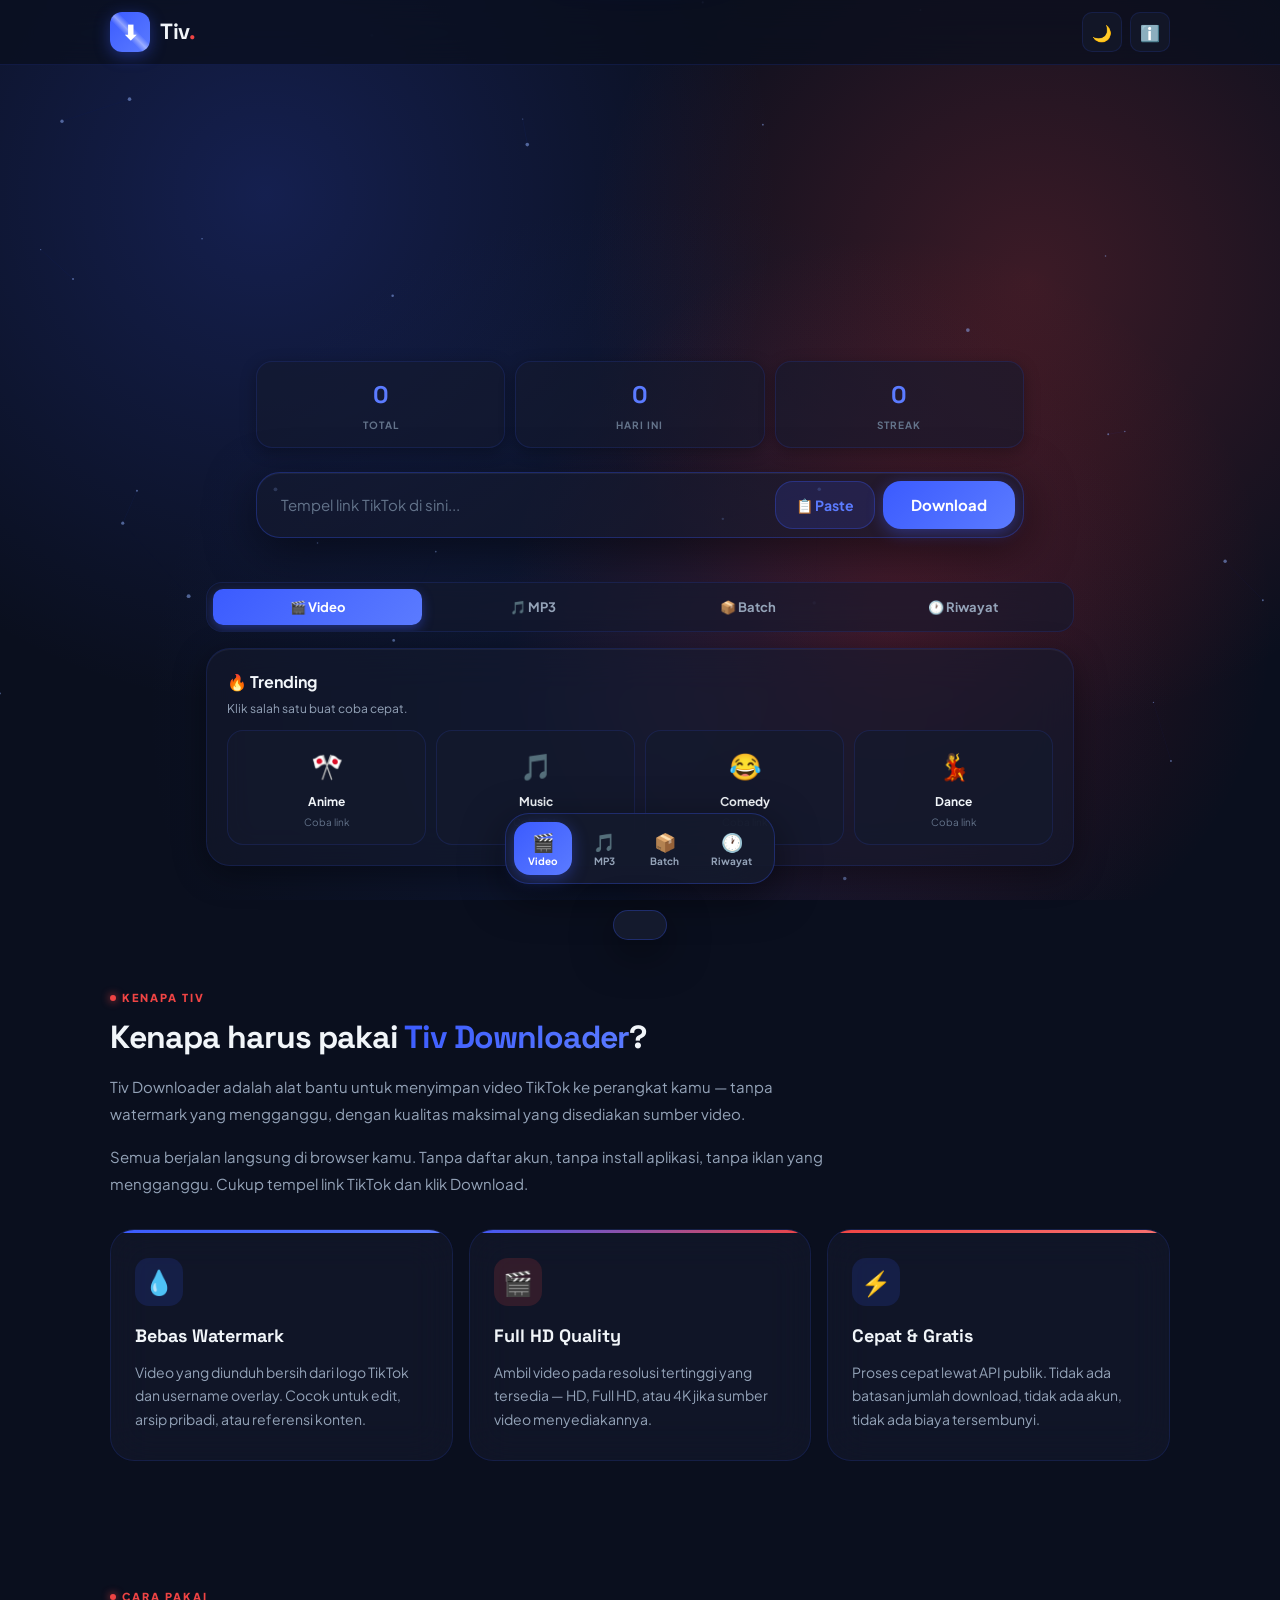
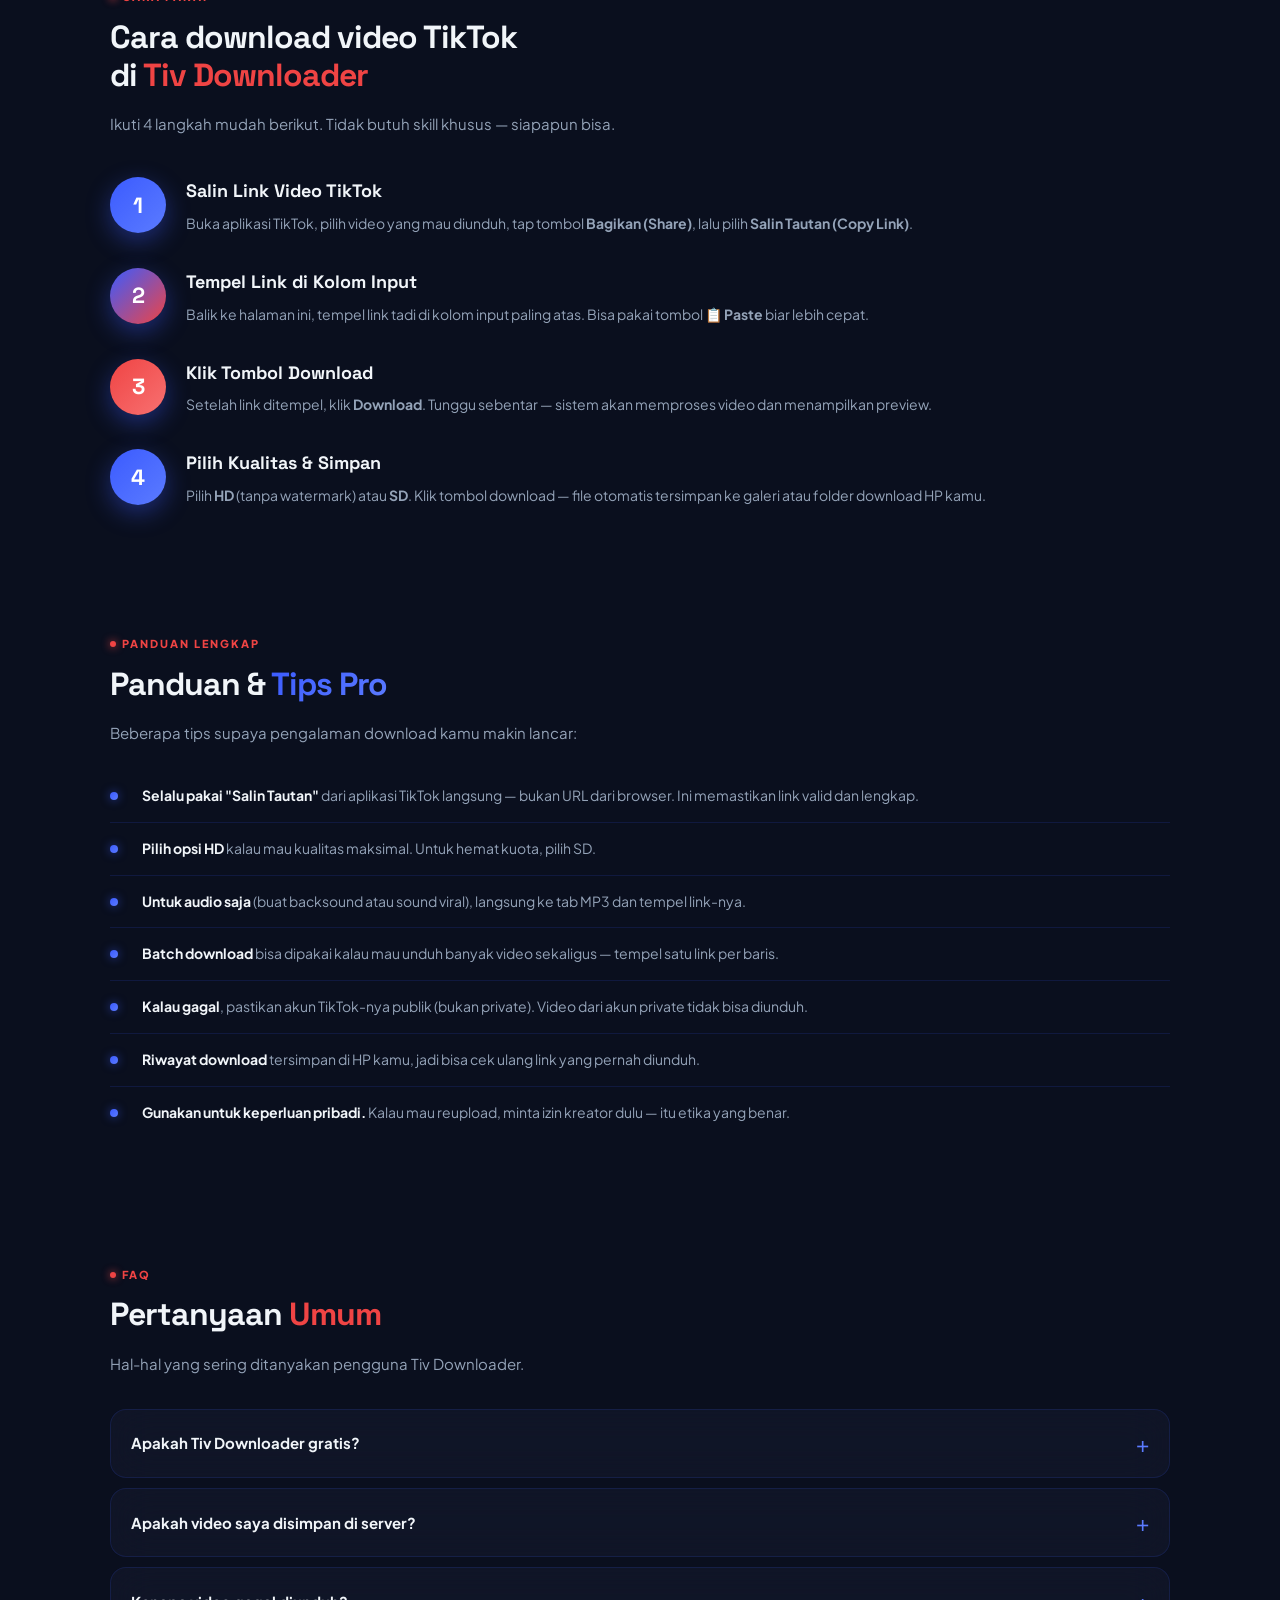
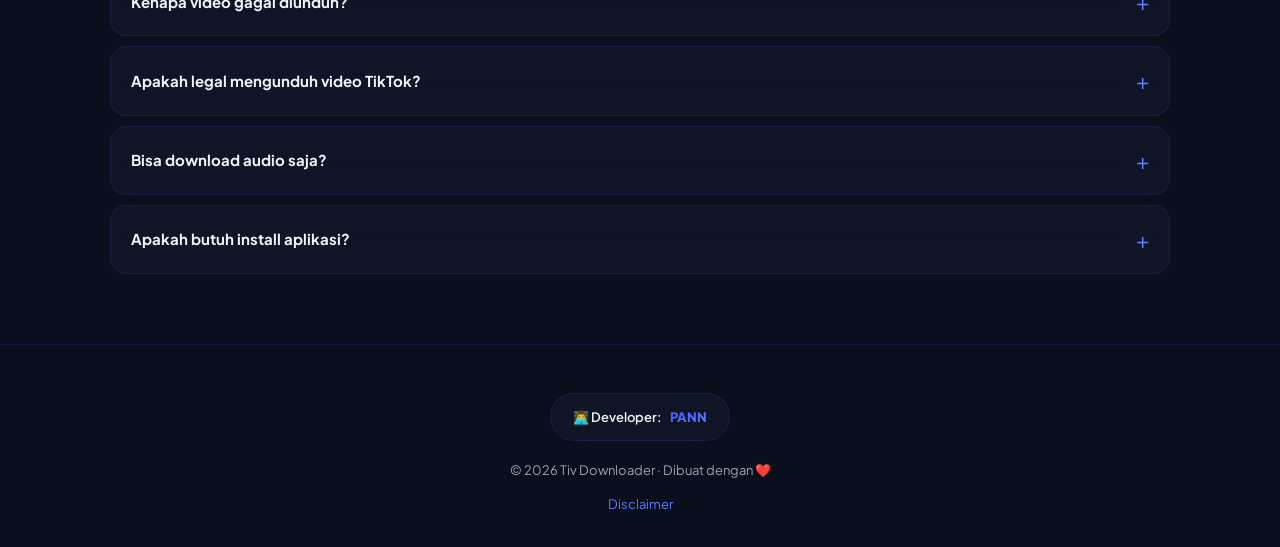
==== commit 2adf5f21: "Update index.html" ====
--- a/index.html
+++ b/index.html
@@ -3,815 +3,610 @@
 <head>
 <meta charset="UTF-8">
 <meta name="viewport" content="width=device-width, initial-scale=1.0, viewport-fit=cover">
-<meta name="theme-color" content="#1a0b2e">
-<meta name="description" content="TikSave Aurora — Download TikTok tanpa watermark. By PANN.">
-<title>✦ TikSave Aurora · by PANN</title>
-<link rel="icon" href="data:image/svg+xml,<svg xmlns='http://www.w3.org/2000/svg' viewBox='0 0 100 100'><text y='.9em' font-size='90'>✦</text></svg>">
+<meta name="theme-color" content="#0a0f1e">
+<meta name="description" content="Tiv Downloader — Download video TikTok Full HD tanpa watermark, MP3, slide foto. Gratis, cepat, tanpa login. By PANN.">
+<meta name="author" content="PANN">
+<title>Tiv Downloader — Download TikTok Tanpa Watermark · by PANN</title>
+<link rel="icon" href="data:image/svg+xml,<svg xmlns='http://www.w3.org/2000/svg' viewBox='0 0 100 100'><text y='.9em' font-size='90'>⬇️</text></svg>">
+<link rel="manifest" id="manifestPlaceholder">
 <link rel="preconnect" href="https://fonts.googleapis.com">
 <link rel="preconnect" href="https://fonts.gstatic.com" crossorigin>
-<link href="https://fonts.googleapis.com/css2?family=Plus+Jakarta+Sans:wght@400;500;600;700;800&display=swap" rel="stylesheet">
+<link href="https://fonts.googleapis.com/css2?family=Plus+Jakarta+Sans:wght@400;500;600;700;800&family=Space+Grotesk:wght@500;700&family=JetBrains+Mono:wght@500&display=swap" rel="stylesheet">
 <style>
   * { margin: 0; padding: 0; box-sizing: border-box; -webkit-tap-highlight-color: transparent; }
   :root {
-    --text: #ffffff;
-    --text-muted: rgba(255,255,255,0.65);
-    --text-dim: rgba(255,255,255,0.4);
-    --glass: rgba(255,255,255,0.06);
-    --glass-strong: rgba(255,255,255,0.1);
-    --glass-border: rgba(255,255,255,0.12);
-    --glass-border-strong: rgba(255,255,255,0.2);
-    --accent-1: #a855f7;
-    --accent-2: #ec4899;
-    --accent-3: #06b6d4;
-    --accent-4: #f59e0b;
-    --success: #10b981;
-    --danger: #ef4444;
+    --bg: #0a0f1e;
+    --card: rgba(20, 26, 45, 0.6);
+    --card-solid: #141a2d;
+    --border: rgba(59, 91, 255, 0.15);
+    --border-strong: rgba(59, 91, 255, 0.3);
+    --text: #f1f5f9;
+    --text-muted: #94a3b8;
+    --text-dim: #64748b;
+    --blue: #3b5bff;
+    --blue-light: #5b7bff;
+    --red: #ef4444;
+    --red-soft: #f87171;
+    --blue-grad: linear-gradient(135deg, #3b5bff, #5b7bff);
+    --red-grad: linear-gradient(135deg, #ef4444, #f87171);
+    --mix-grad: linear-gradient(135deg, #3b5bff, #ef4444);
+    --radius: 16px;
     --radius-lg: 24px;
-    --radius: 18px;
-    --radius-sm: 12px;
+    --radius-sm: 10px;
   }
   html, body { height: 100%; }
   body {
     font-family: 'Plus Jakarta Sans', -apple-system, BlinkMacSystemFont, sans-serif;
-    background: #0a0515;
+    background: var(--bg);
     color: var(--text);
-    min-height: 100vh;
-    line-height: 1.5;
+    line-height: 1.6;
     overflow-x: hidden;
-    position: relative;
-  }
-
-  /* AURORA BACKGROUND */
-  #auroraCanvas {
-    position: fixed;
-    inset: 0;
-    z-index: 0;
-    pointer-events: none;
+    -webkit-font-smoothing: antialiased;
+    padding-bottom: 90px;
+  }
+  body.light {
+    --bg: #f1f5f9;
+    --card: rgba(255,255,255,0.8);
+    --card-solid: #ffffff;
+    --border: rgba(59,91,255,0.2);
+    --border-strong: rgba(59,91,255,0.4);
+    --text: #0f172a;
+    --text-muted: #475569;
+    --text-dim: #94a3b8;
+  }
+  #auroraCanvas, #particleCanvas, #starCanvas {
+    position: fixed; inset: 0; z-index: 0; pointer-events: none;
   }
   body::before {
-    content: '';
-    position: fixed;
-    inset: 0;
+    content: ''; position: fixed; inset: 0;
     background:
-      radial-gradient(ellipse at top left, rgba(168,85,247,0.25), transparent 50%),
-      radial-gradient(ellipse at top right, rgba(236,72,153,0.2), transparent 50%),
-      radial-gradient(ellipse at bottom, rgba(6,182,212,0.2), transparent 50%);
-    z-index: 1;
-    pointer-events: none;
-    animation: auroraShift 20s ease-in-out infinite alternate;
-  }
-  @keyframes auroraShift {
-    0% { filter: hue-rotate(0deg); transform: scale(1); }
-    100% { filter: hue-rotate(30deg); transform: scale(1.1); }
-  }
-
-  /* FLOATING ORBS */
-  .orb {
-    position: fixed;
-    border-radius: 50%;
-    filter: blur(60px);
-    opacity: 0.4;
-    z-index: 0;
-    pointer-events: none;
-    animation: float 20s ease-in-out infinite;
-  }
-  .orb-1 { width: 300px; height: 300px; background: #a855f7; top: -80px; left: -80px; }
-  .orb-2 { width: 250px; height: 250px; background: #ec4899; bottom: -60px; right: -60px; animation-delay: -5s; }
-  .orb-3 { width: 200px; height: 200px; background: #06b6d4; top: 40%; left: 60%; animation-delay: -10s; }
-  .orb-4 { width: 180px; height: 180px; background: #f59e0b; top: 70%; left: 10%; animation-delay: -15s; }
-  @keyframes float {
-    0%, 100% { transform: translate(0, 0) scale(1); }
-    33% { transform: translate(40px, -30px) scale(1.1); }
-    66% { transform: translate(-30px, 40px) scale(0.95); }
-  }
-
-  .container {
-    max-width: 720px;
-    margin: 0 auto;
-    padding: 24px 16px 100px;
-    position: relative;
-    z-index: 2;
-  }
-
-  /* HEADER */
-  header {
-    display: flex;
-    justify-content: space-between;
-    align-items: center;
-    padding: 12px 0 24px;
-    animation: slideDown 0.6s ease-out;
-  }
-  @keyframes slideDown {
-    from { opacity: 0; transform: translateY(-20px); }
-    to { opacity: 1; transform: translateY(0); }
-  }
-  .logo { display: flex; align-items: center; gap: 12px; }
-  .logo-icon {
-    width: 48px; height: 48px;
-    border-radius: 16px;
-    background: linear-gradient(135deg, #a855f7, #ec4899, #06b6d4);
-    background-size: 200% 200%;
+      radial-gradient(ellipse at 20% 0%, rgba(59,91,255,0.18), transparent 50%),
+      radial-gradient(ellipse at 80% 100%, rgba(239,68,68,0.12), transparent 50%);
+    z-index: 0; pointer-events: none;
+    animation: bgShift 25s ease-in-out infinite alternate;
+  }
+  @keyframes bgShift { 0% { filter: hue-rotate(0deg); } 100% { filter: hue-rotate(20deg); } }
+
+  .container { max-width: 900px; margin: 0 auto; padding: 20px 16px 40px; position: relative; z-index: 2; }
+  .container-wide { max-width: 1100px; margin: 0 auto; padding: 0 20px; position: relative; z-index: 2; }
+
+  /* NAVBAR */
+  .navbar {
+    position: sticky; top: 0; background: rgba(10,15,30,0.75);
+    backdrop-filter: blur(20px); -webkit-backdrop-filter: blur(20px);
+    border-bottom: 1px solid var(--border); z-index: 100; padding: 12px 0;
+  }
+  body.light .navbar { background: rgba(255,255,255,0.8); }
+  .nav-inner { max-width: 1100px; margin: 0 auto; padding: 0 20px; display: flex; justify-content: space-between; align-items: center; }
+  .nav-logo { display: flex; align-items: center; gap: 10px; text-decoration: none; color: var(--text); }
+  .nav-logo-icon {
+    width: 40px; height: 40px; border-radius: 12px;
+    background: var(--blue-grad); display: flex; align-items: center; justify-content: center;
+    color: white; font-weight: 800; font-size: 20px;
+    box-shadow: 0 4px 16px rgba(59,91,255,0.4);
+    position: relative; overflow: hidden;
+  }
+  .nav-logo-icon::after {
+    content: ''; position: absolute; inset: 0;
+    background: linear-gradient(45deg, transparent 40%, rgba(255,255,255,0.4), transparent 60%);
+    animation: shine 3s linear infinite;
+  }
+  @keyframes shine { from { transform: translateX(-100%); } to { transform: translateX(100%); } }
+  .nav-logo-text { font-family: 'Space Grotesk', sans-serif; font-weight: 700; font-size: 22px; letter-spacing: -0.5px; }
+  .nav-logo-text .red { color: var(--red); }
+  .nav-actions { display: flex; gap: 8px; align-items: center; }
+  .nav-icon-btn {
+    width: 40px; height: 40px; background: rgba(20,26,45,0.7);
+    border: 1px solid var(--border); border-radius: 10px;
+    color: var(--text); cursor: pointer;
     display: flex; align-items: center; justify-content: center;
-    font-size: 24px;
-    box-shadow:
-      0 8px 32px rgba(168,85,247,0.4),
-      inset 0 1px 0 rgba(255,255,255,0.3);
-    animation: gradientShift 4s ease infinite;
-  }
-  @keyframes gradientShift {
-    0%, 100% { background-position: 0% 50%; }
-    50% { background-position: 100% 50%; }
-  }
-  .logo-text {
-    font-size: 24px;
-    font-weight: 800;
-    background: linear-gradient(135deg, #ffffff, #e9d5ff, #fbcfe8, #a5f3fc, #ffffff);
-    background-size: 300% 100%;
-    -webkit-background-clip: text;
-    background-clip: text;
-    -webkit-text-fill-color: transparent;
-    animation: shimmer 4s linear infinite;
-    letter-spacing: -0.5px;
-  }
-  @keyframes shimmer {
-    0% { background-position: 0% 50%; }
-    100% { background-position: 300% 50%; }
-  }
-  .logo-sub {
-    font-size: 11px;
-    color: var(--text-muted);
-    font-weight: 500;
-    margin-top: -4px;
-    letter-spacing: 0.5px;
-  }
-  .header-actions { display: flex; gap: 8px; }
-  .icon-btn {
-    width: 44px; height: 44px;
-    background: var(--glass);
-    border: 1px solid var(--glass-border);
-    backdrop-filter: blur(20px);
-    -webkit-backdrop-filter: blur(20px);
-    border-radius: 14px;
-    color: var(--text);
-    cursor: pointer;
-    display: flex; align-items: center; justify-content: center;
-    font-size: 18px;
-    transition: all 0.3s cubic-bezier(0.4, 0, 0.2, 1);
-    font-family: inherit;
-    position: relative;
-    overflow: hidden;
-  }
-  .icon-btn::before {
-    content: '';
-    position: absolute;
-    inset: 0;
-    background: linear-gradient(135deg, rgba(168,85,247,0.3), rgba(236,72,153,0.3));
-    opacity: 0;
-    transition: opacity 0.3s;
-  }
-  .icon-btn:hover::before { opacity: 1; }
-  .icon-btn:hover { transform: translateY(-2px); border-color: var(--glass-border-strong); }
-  .icon-btn > * { position: relative; z-index: 1; }
-
-  /* HERO TEXT */
-  .hero {
-    text-align: center;
-    margin-bottom: 28px;
-    animation: slideUp 0.6s ease-out 0.1s both;
-  }
-  @keyframes slideUp {
-    from { opacity: 0; transform: translateY(20px); }
-    to { opacity: 1; transform: translateY(0); }
-  }
+    font-size: 16px; transition: all 0.2s; font-family: inherit;
+  }
+  body.light .nav-icon-btn { background: rgba(255,255,255,0.8); }
+  .nav-icon-btn:hover { border-color: var(--blue); transform: translateY(-1px); }
+
+  /* HERO */
+  .hero { text-align: center; padding: 50px 20px 30px; animation: slideUp 0.8s ease-out; }
+  @keyframes slideUp { from { opacity: 0; transform: translateY(30px); } to { opacity: 1; transform: translateY(0); } }
+  .hero-label {
+    display: inline-flex; align-items: center; gap: 6px;
+    padding: 6px 14px; background: rgba(59,91,255,0.15);
+    border: 1px solid rgba(59,91,255,0.3); border-radius: 20px;
+    font-size: 11px; font-weight: 700; color: var(--blue-light);
+    text-transform: uppercase; letter-spacing: 1.5px; margin-bottom: 20px;
+  }
+  .hero-label::before {
+    content: ''; width: 6px; height: 6px; border-radius: 50%;
+    background: var(--blue-light); box-shadow: 0 0 10px var(--blue-light);
+    animation: pulse 1.5s ease-in-out infinite;
+  }
+  @keyframes pulse { 0%,100% { opacity: 1; transform: scale(1); } 50% { opacity: 0.5; transform: scale(1.3); } }
   .hero h1 {
-    font-size: 32px;
-    font-weight: 800;
-    line-height: 1.2;
-    margin-bottom: 8px;
-    letter-spacing: -1px;
-  }
-  .hero h1 .gradient {
-    background: linear-gradient(135deg, #a855f7, #ec4899, #06b6d4, #f59e0b);
-    background-size: 300% 100%;
-    -webkit-background-clip: text;
-    background-clip: text;
-    -webkit-text-fill-color: transparent;
-    animation: shimmer 5s linear infinite;
-  }
-  .hero p { color: var(--text-muted); font-size: 14px; }
+    font-family: 'Space Grotesk', sans-serif;
+    font-size: 42px; font-weight: 700; line-height: 1.15;
+    margin-bottom: 16px; letter-spacing: -1.5px;
+  }
+  .hero h1 .red { color: var(--red); }
+  .hero h1 .blue { background: var(--blue-grad); -webkit-background-clip: text; background-clip: text; -webkit-text-fill-color: transparent; }
+  .hero p { font-size: 16px; color: var(--text-muted); max-width: 640px; margin: 0 auto; }
+  @media (max-width: 640px) { .hero h1 { font-size: 30px; } .hero { padding: 32px 16px 20px; } }
+
+  /* DASHBOARD */
+  .dashboard {
+    display: grid; grid-template-columns: repeat(3, 1fr);
+    gap: 10px; max-width: 800px; margin: 0 auto 24px; padding: 0 16px;
+    animation: slideUp 0.8s ease-out 0.15s both;
+  }
+  .dash-item {
+    background: var(--card); border: 1px solid var(--border);
+    backdrop-filter: blur(20px); -webkit-backdrop-filter: blur(20px);
+    border-radius: var(--radius); padding: 14px 10px; text-align: center;
+    box-shadow: 0 4px 16px rgba(0,0,0,0.3);
+  }
+  .dash-value { font-family: 'Space Grotesk', sans-serif; font-size: 24px; font-weight: 700; color: var(--blue-light); }
+  .dash-label { font-size: 10px; color: var(--text-dim); text-transform: uppercase; letter-spacing: 1px; margin-top: 3px; font-weight: 700; }
+
+  /* DOWNLOAD BOX */
+  .download-box { max-width: 800px; margin: 0 auto 24px; padding: 0 16px; animation: slideUp 0.8s ease-out 0.1s both; }
+  .download-input-wrap {
+    display: flex; gap: 8px; background: var(--card);
+    border: 1px solid var(--border-strong); border-radius: var(--radius-lg);
+    padding: 8px; backdrop-filter: blur(20px); -webkit-backdrop-filter: blur(20px);
+    box-shadow: 0 12px 48px rgba(0,0,0,0.5), inset 0 1px 0 rgba(255,255,255,0.05);
+    transition: all 0.3s;
+  }
+  .download-input-wrap:focus-within {
+    border-color: var(--blue);
+    box-shadow: 0 12px 48px rgba(59,91,255,0.3), inset 0 1px 0 rgba(255,255,255,0.05);
+  }
+  .download-input-wrap input {
+    flex: 1; border: none; outline: none; padding: 14px 16px;
+    font-size: 15px; background: transparent; color: var(--text);
+    font-family: inherit; min-width: 0;
+  }
+  .download-input-wrap input::placeholder { color: var(--text-dim); }
+  .btn-paste {
+    padding: 14px 20px; background: rgba(59,91,255,0.15);
+    border: 1px solid rgba(59,91,255,0.3); border-radius: 18px;
+    color: var(--blue-light); font-size: 14px; font-weight: 700;
+    cursor: pointer; font-family: inherit; transition: all 0.2s; white-space: nowrap;
+  }
+  .btn-paste:hover { background: rgba(59,91,255,0.25); }
+  .btn-download-main {
+    padding: 14px 28px; background: var(--blue-grad); color: white;
+    border: none; border-radius: 18px; font-size: 15px; font-weight: 700;
+    cursor: pointer; font-family: inherit; transition: all 0.2s;
+    box-shadow: 0 4px 16px rgba(59,91,255,0.4); white-space: nowrap;
+  }
+  .btn-download-main:hover:not(:disabled) { transform: translateY(-2px); box-shadow: 0 8px 24px rgba(59,91,255,0.5); }
+  .btn-download-main:disabled { opacity: 0.6; cursor: not-allowed; }
+  @media (max-width: 600px) {
+    .download-input-wrap { flex-wrap: wrap; }
+    .download-input-wrap input { width: 100%; flex: 1 1 100%; }
+    .btn-paste, .btn-download-main { flex: 1; }
+  }
+
+  .status {
+    margin-top: 12px; padding: 12px 16px; border-radius: 12px;
+    font-size: 14px; display: none; align-items: center; gap: 8px;
+    backdrop-filter: blur(20px); -webkit-backdrop-filter: blur(20px);
+    animation: slideDown 0.3s ease-out;
+  }
+  @keyframes slideDown { from { opacity: 0; transform: translateY(-8px); } to { opacity: 1; transform: translateY(0); } }
+  .status.show { display: flex; }
+  .status.info    { background: rgba(59,91,255,0.15); color: #93b4ff; border: 1px solid rgba(59,91,255,0.3); }
+  .status.error   { background: rgba(239,68,68,0.15); color: #fca5a5; border: 1px solid rgba(239,68,68,0.3); }
+  .status.success { background: rgba(34,197,94,0.15); color: #86efac; border: 1px solid rgba(34,197,94,0.3); }
+
+  .spinner {
+    display: inline-block; width: 16px; height: 16px;
+    border: 2px solid rgba(255,255,255,0.3); border-top-color: white;
+    border-radius: 50%; animation: spin 0.8s linear infinite;
+  }
+  @keyframes spin { to { transform: rotate(360deg); } }
+
+  /* LOADING OVERLAY */
+  .loading-overlay {
+    position: fixed; inset: 0; background: rgba(10,15,30,0.85);
+    backdrop-filter: blur(12px); -webkit-backdrop-filter: blur(12px);
+    z-index: 500; display: none; align-items: center; justify-content: center;
+    flex-direction: column; gap: 24px; animation: fadeIn 0.3s ease-out;
+  }
+  .loading-overlay.show { display: flex; }
+  @keyframes fadeIn { from { opacity: 0; } to { opacity: 1; } }
+  .loading-spinner-big {
+    width: 80px; height: 80px;
+    border: 4px solid rgba(59,91,255,0.2); border-top-color: var(--blue);
+    border-right-color: var(--red); border-radius: 50%;
+    animation: spin 1s linear infinite; position: relative;
+  }
+  .loading-spinner-big::after {
+    content: ''; position: absolute; inset: 10px;
+    border: 3px solid rgba(239,68,68,0.2); border-bottom-color: var(--red);
+    border-radius: 50%; animation: spin 1.5s linear infinite reverse;
+  }
+  .loading-text { font-family: 'JetBrains Mono', monospace; font-size: 14px; color: var(--blue-light); letter-spacing: 2px; }
+  .loading-progress { width: 280px; height: 4px; background: rgba(59,91,255,0.15); border-radius: 2px; overflow: hidden; }
+  .loading-progress-fill { height: 100%; background: var(--blue-grad); width: 0%; transition: width 0.3s; border-radius: 2px; }
 
   /* TABS */
   .tabs {
-    display: flex;
-    gap: 6px;
-    background: var(--glass);
-    border: 1px solid var(--glass-border);
-    backdrop-filter: blur(20px);
-    -webkit-backdrop-filter: blur(20px);
-    border-radius: var(--radius);
-    padding: 6px;
-    margin-bottom: 20px;
-    overflow-x: auto;
-    scrollbar-width: none;
-    animation: slideUp 0.6s ease-out 0.2s both;
+    display: flex; gap: 6px; background: var(--card);
+    border: 1px solid var(--border); backdrop-filter: blur(20px); -webkit-backdrop-filter: blur(20px);
+    border-radius: var(--radius); padding: 6px; margin-bottom: 16px;
+    overflow-x: auto; scrollbar-width: none;
   }
   .tabs::-webkit-scrollbar { display: none; }
   .tab {
-    flex: 1;
-    padding: 12px 14px;
-    background: transparent;
-    border: none;
-    border-radius: var(--radius-sm);
-    color: var(--text-muted);
-    font-size: 13px;
-    font-weight: 600;
-    cursor: pointer;
-    transition: all 0.3s cubic-bezier(0.4, 0, 0.2, 1);
-    white-space: nowrap;
-    font-family: inherit;
-    position: relative;
-    overflow: hidden;
-  }
-  .tab.active {
-    background: linear-gradient(135deg, #a855f7, #ec4899);
-    color: white;
-    box-shadow: 0 8px 24px rgba(168,85,247,0.4);
-  }
-  .tab:not(.active):hover { color: var(--text); background: var(--glass-strong); }
-
-  /* RIPPLE */
-  .ripple {
-    position: absolute;
-    border-radius: 50%;
-    background: rgba(255,255,255,0.5);
-    transform: scale(0);
-    animation: rippleAnim 0.6s ease-out;
-    pointer-events: none;
-  }
-  @keyframes rippleAnim {
-    to { transform: scale(4); opacity: 0; }
-  }
-
-  /* PANEL */
-  .panel { display: none; animation: panelIn 0.4s ease-out; }
-  .panel.active { display: block; }
-  @keyframes panelIn {
-    from { opacity: 0; transform: translateY(12px); }
-    to { opacity: 1; transform: translateY(0); }
-  }
-
-  /* DISCLAIMER */
-  .disclaimer {
-    background: rgba(245,158,11,0.08);
-    border: 1px solid rgba(245,158,11,0.25);
-    border-radius: var(--radius);
-    padding: 14px 16px;
-    font-size: 12px;
-    color: #fcd34d;
-    margin-bottom: 16px;
-    line-height: 1.6;
-    display: flex;
-    gap: 10px;
-    align-items: flex-start;
-    backdrop-filter: blur(20px);
-    -webkit-backdrop-filter: blur(20px);
-  }
-
-  /* CARD (glass) */
+    flex: 1; padding: 10px 14px; background: transparent; border: none;
+    border-radius: var(--radius-sm); color: var(--text-muted);
+    font-size: 13px; font-weight: 700; cursor: pointer;
+    transition: all 0.2s; white-space: nowrap; font-family: inherit;
+  }
+  .tab.active { background: var(--blue-grad); color: white; box-shadow: 0 4px 12px rgba(59,91,255,0.4); }
+  .tab:not(.active):hover { color: var(--text); background: rgba(59,91,255,0.1); }
+
+  .panel { display: none; }
+  .panel.active { display: block; animation: fadeIn 0.3s ease-out; }
+
   .card {
-    background: var(--glass);
-    border: 1px solid var(--glass-border);
-    backdrop-filter: blur(20px);
-    -webkit-backdrop-filter: blur(20px);
-    border-radius: var(--radius-lg);
-    padding: 22px;
-    margin-bottom: 16px;
-    box-shadow:
-      0 8px 32px rgba(0,0,0,0.3),
-      inset 0 1px 0 rgba(255,255,255,0.1);
-    transition: all 0.3s cubic-bezier(0.4, 0, 0.2, 1);
-  }
-  .card:hover { border-color: var(--glass-border-strong); }
-  .card-title {
-    font-size: 16px;
-    font-weight: 700;
-    margin-bottom: 6px;
-  }
-  .card-desc { font-size: 13px; color: var(--text-muted); margin-bottom: 16px; }
-
-  /* INPUT */
-  .input-wrap { display: flex; gap: 10px; flex-wrap: wrap; }
-  .input-wrap input,
-  .input-wrap textarea {
-    flex: 1;
-    min-width: 200px;
-    padding: 15px 18px;
-    background: rgba(0,0,0,0.3);
-    border: 1px solid var(--glass-border);
-    border-radius: var(--radius);
-    color: var(--text);
-    font-size: 15px;
-    font-family: inherit;
-    outline: none;
-    transition: all 0.3s;
-    backdrop-filter: blur(10px);
-    -webkit-backdrop-filter: blur(10px);
-  }
-  .input-wrap textarea {
-    min-height: 130px;
-    resize: vertical;
-    font-family: ui-monospace, 'SF Mono', Menlo, monospace;
-    font-size: 13px;
-    line-height: 1.6;
-    width: 100%;
-  }
-  .input-wrap input:focus,
-  .input-wrap textarea:focus {
-    border-color: rgba(168,85,247,0.6);
-    box-shadow: 0 0 0 4px rgba(168,85,247,0.15);
-    background: rgba(0,0,0,0.5);
-  }
-  .input-wrap input::placeholder,
-  .input-wrap textarea::placeholder { color: var(--text-dim); }
-
-  /* BUTTONS */
+    background: var(--card); border: 1px solid var(--border);
+    backdrop-filter: blur(20px); -webkit-backdrop-filter: blur(20px);
+    border-radius: var(--radius-lg); padding: 20px; margin-bottom: 16px;
+    box-shadow: 0 8px 32px rgba(0,0,0,0.4), inset 0 1px 0 rgba(255,255,255,0.05);
+  }
+  .card textarea {
+    width: 100%; min-height: 130px; padding: 16px;
+    background: rgba(10,15,30,0.6); border: 1px solid var(--border);
+    border-radius: var(--radius); color: var(--text);
+    font-family: 'JetBrains Mono', monospace; font-size: 13px;
+    line-height: 1.6; resize: vertical; outline: none; transition: border-color 0.2s;
+  }
+  body.light .card textarea { background: rgba(241,245,249,0.8); }
+  .card textarea:focus { border-color: var(--blue); }
+
   .btn {
-    padding: 15px 24px;
-    background: linear-gradient(135deg, #a855f7, #ec4899);
-    background-size: 200% 200%;
-    color: white;
-    border: none;
-    border-radius: var(--radius);
-    font-size: 15px;
-    font-weight: 700;
-    cursor: pointer;
-    font-family: inherit;
-    transition: all 0.3s cubic-bezier(0.4, 0, 0.2, 1);
-    white-space: nowrap;
-    display: inline-flex;
-    align-items: center;
-    justify-content: center;
-    gap: 8px;
-    text-decoration: none;
-    position: relative;
-    overflow: hidden;
-    box-shadow:
-      0 8px 24px rgba(168,85,247,0.35),
-      inset 0 1px 0 rgba(255,255,255,0.25);
-  }
-  .btn::before {
-    content: '';
-    position: absolute;
-    top: 0; left: -100%;
-    width: 100%; height: 100%;
-    background: linear-gradient(90deg, transparent, rgba(255,255,255,0.3), transparent);
-    transition: left 0.6s;
-  }
-  .btn:hover::before { left: 100%; }
-  .btn:hover:not(:disabled) {
-    transform: translateY(-2px);
-    box-shadow: 0 12px 32px rgba(168,85,247,0.5), inset 0 1px 0 rgba(255,255,255,0.3);
-  }
-  .btn:active:not(:disabled) { transform: translateY(0) scale(0.98); }
+    padding: 12px 22px; background: var(--blue-grad); color: white;
+    border: none; border-radius: 12px; font-size: 14px; font-weight: 700;
+    cursor: pointer; font-family: inherit; transition: all 0.2s;
+    display: inline-flex; align-items: center; justify-content: center;
+    gap: 8px; text-decoration: none;
+    box-shadow: 0 4px 12px rgba(59,91,255,0.3);
+  }
+  .btn:hover:not(:disabled) { transform: translateY(-1px); box-shadow: 0 8px 20px rgba(59,91,255,0.4); }
   .btn:disabled { opacity: 0.5; cursor: not-allowed; }
+  .btn-red { background: var(--red-grad); box-shadow: 0 4px 12px rgba(239,68,68,0.3); }
+  .btn-red:hover:not(:disabled) { box-shadow: 0 8px 20px rgba(239,68,68,0.4); }
   .btn-secondary {
-    background: var(--glass-strong);
-    color: var(--text);
-    border: 1px solid var(--glass-border);
-    box-shadow: 0 4px 16px rgba(0,0,0,0.2);
-  }
-  .btn-secondary:hover:not(:disabled) {
-    background: rgba(255,255,255,0.15);
-    border-color: var(--glass-border-strong);
-    box-shadow: 0 8px 24px rgba(0,0,0,0.3);
-  }
-  .btn-danger {
-    background: linear-gradient(135deg, #ef4444, #dc2626);
-    box-shadow: 0 8px 24px rgba(239,68,68,0.35);
-  }
+    background: rgba(20,26,45,0.7); color: var(--text);
+    border: 1px solid var(--border); box-shadow: none;
+  }
+  body.light .btn-secondary { background: rgba(255,255,255,0.8); }
+  .btn-secondary:hover:not(:disabled) { border-color: var(--blue); box-shadow: 0 4px 16px rgba(59,91,255,0.2); }
   .btn-block { width: 100%; }
-  .btn-sm { padding: 9px 16px; font-size: 13px; }
-
-  /* STATUS */
-  .status {
-    padding: 14px 18px;
-    border-radius: var(--radius);
-    font-size: 14px;
-    margin-top: 12px;
-    display: none;
-    align-items: center;
-    gap: 10px;
-    backdrop-filter: blur(20px);
-    -webkit-backdrop-filter: blur(20px);
-    animation: statusIn 0.3s ease-out;
-  }
-  @keyframes statusIn {
-    from { opacity: 0; transform: translateY(-8px); }
-    to { opacity: 1; transform: translateY(0); }
-  }
-  .status.show { display: flex; }
-  .status.info    { background: rgba(6,182,212,0.15); color: #67e8f9; border: 1px solid rgba(6,182,212,0.3); }
-  .status.error   { background: rgba(239,68,68,0.15); color: #fca5a5; border: 1px solid rgba(239,68,68,0.3); }
-  .status.success { background: rgba(16,185,129,0.15); color: #6ee7b7; border: 1px solid rgba(16,185,129,0.3); }
-
-  /* SPINNER */
-  .spinner {
-    display: inline-block;
-    width: 16px; height: 16px;
-    border: 2px solid rgba(255,255,255,0.3);
-    border-top-color: white;
-    border-radius: 50%;
-    animation: spin 0.8s linear infinite;
-  }
-  @keyframes spin { to { transform: rotate(360deg); } }
-
-  /* SKELETON */
-  .skeleton {
-    background: linear-gradient(90deg,
-      rgba(255,255,255,0.05) 25%,
-      rgba(255,255,255,0.12) 50%,
-      rgba(255,255,255,0.05) 75%);
-    background-size: 200% 100%;
-    animation: skeleton 1.5s infinite;
-    border-radius: 12px;
-    height: 16px;
-    margin-bottom: 10px;
-  }
-  @keyframes skeleton { to { background-position: -200% 0; } }
+  .btn-sm { padding: 8px 14px; font-size: 13px; }
 
   /* RESULT */
   .result {
-    background: var(--glass);
-    border: 1px solid var(--glass-border);
-    backdrop-filter: blur(20px);
-    -webkit-backdrop-filter: blur(20px);
-    border-radius: var(--radius-lg);
-    overflow: hidden;
-    margin-bottom: 16px;
-    box-shadow: 0 12px 40px rgba(0,0,0,0.4), inset 0 1px 0 rgba(255,255,255,0.1);
-    animation: resultIn 0.5s cubic-bezier(0.34, 1.56, 0.64, 1);
-  }
-  @keyframes resultIn {
-    from { opacity: 0; transform: translateY(30px) scale(0.95); }
-    to { opacity: 1; transform: translateY(0) scale(1); }
-  }
-  .result-header {
-    display: flex; gap: 14px;
-    padding: 18px;
-    border-bottom: 1px solid var(--glass-border);
-    align-items: center;
-  }
+    background: var(--card); border: 1px solid var(--border);
+    backdrop-filter: blur(20px); -webkit-backdrop-filter: blur(20px);
+    border-radius: var(--radius-lg); overflow: hidden; margin-bottom: 16px;
+    box-shadow: 0 16px 48px rgba(0,0,0,0.5);
+    animation: revealCard 0.6s cubic-bezier(0.34, 1.56, 0.64, 1);
+  }
+  @keyframes revealCard { from { opacity: 0; transform: translateY(40px) scale(0.95); } to { opacity: 1; transform: translateY(0) scale(1); } }
+  .result-header { display: flex; gap: 14px; padding: 18px; border-bottom: 1px solid var(--border); align-items: center; }
   .author-avatar {
-    width: 52px; height: 52px;
-    border-radius: 50%;
-    background: linear-gradient(135deg, #a855f7, #ec4899);
-    overflow: hidden;
-    flex-shrink: 0;
+    width: 52px; height: 52px; border-radius: 50%;
+    background: var(--blue-grad); overflow: hidden; flex-shrink: 0;
     display: flex; align-items: center; justify-content: center;
-    font-size: 22px;
-    padding: 3px;
-    box-shadow: 0 4px 16px rgba(168,85,247,0.4);
+    font-size: 22px; padding: 3px; box-shadow: 0 4px 16px rgba(59,91,255,0.4);
   }
   .author-avatar img { width: 100%; height: 100%; object-fit: cover; border-radius: 50%; }
   .author-info { flex: 1; min-width: 0; }
-  .author-name {
-    font-weight: 700;
-    font-size: 15px;
-    background: linear-gradient(135deg, #a855f7, #06b6d4);
-    -webkit-background-clip: text;
-    background-clip: text;
-    -webkit-text-fill-color: transparent;
-  }
+  .author-name { font-weight: 700; font-size: 15px; color: var(--blue-light); }
   .author-desc {
-    color: var(--text-muted);
-    font-size: 13px;
-    margin-top: 3px;
-    display: -webkit-box;
-    -webkit-line-clamp: 2;
-    line-clamp: 2;
-    -webkit-box-orient: vertical;
-    overflow: hidden;
-  }
-  .video-preview {
-    background: #000;
-    display: flex;
-    justify-content: center;
-    padding: 14px;
-  }
-  .video-preview video,
-  .video-preview img {
-    max-width: 100%;
-    max-height: 480px;
-    border-radius: var(--radius);
-    box-shadow: 0 8px 32px rgba(0,0,0,0.5);
-  }
-  .stats {
-    display: grid;
-    grid-template-columns: repeat(4, 1fr);
-    gap: 8px;
-    padding: 16px;
-    border-bottom: 1px solid var(--glass-border);
-  }
+    color: var(--text-muted); font-size: 13px; margin-top: 3px;
+    display: -webkit-box; -webkit-line-clamp: 2; line-clamp: 2;
+    -webkit-box-orient: vertical; overflow: hidden;
+  }
+  .video-preview { background: #000; display: flex; justify-content: center; padding: 14px; }
+  .video-preview video, .video-preview img { max-width: 100%; max-height: 480px; border-radius: 12px; }
+  .stats { display: grid; grid-template-columns: repeat(4, 1fr); gap: 8px; padding: 14px; border-bottom: 1px solid var(--border); }
   .stat { text-align: center; }
-  .stat-value {
-    font-weight: 800;
-    font-size: 15px;
-    background: linear-gradient(135deg, #ffffff, #e9d5ff);
-    -webkit-background-clip: text;
-    background-clip: text;
-    -webkit-text-fill-color: transparent;
-  }
-  .stat-label {
-    font-size: 10px;
-    color: var(--text-dim);
-    text-transform: uppercase;
-    letter-spacing: 1px;
-    margin-top: 3px;
-    font-weight: 600;
-  }
-  .download-section { padding: 18px; display: grid; gap: 12px; }
-  .download-group-title {
-    font-size: 11px;
-    color: var(--text-dim);
-    text-transform: uppercase;
-    letter-spacing: 1.5px;
-    margin-bottom: 6px;
-    font-weight: 700;
-  }
-  .download-row {
-    display: grid;
-    grid-template-columns: 1fr 1fr;
-    gap: 10px;
-  }
-  .actions-row {
-    display: grid;
-    grid-template-columns: 1fr 1fr;
-    gap: 10px;
-    padding: 0 18px 18px;
-  }
+  .stat-value { font-family: 'Space Grotesk', sans-serif; font-weight: 700; font-size: 16px; }
+  .stat-label { font-size: 10px; color: var(--text-dim); text-transform: uppercase; letter-spacing: 0.5px; margin-top: 2px; font-weight: 700; }
+  .download-section { padding: 16px 18px; display: grid; gap: 10px; }
+  .download-group-title { font-size: 11px; color: var(--text-dim); text-transform: uppercase; letter-spacing: 1px; margin-bottom: 4px; font-weight: 800; }
+  .download-row { display: grid; grid-template-columns: 1fr 1fr; gap: 10px; }
+  .actions-row { display: grid; grid-template-columns: 1fr 1fr 1fr; gap: 10px; padding: 0 18px 18px; }
 
   /* BATCH */
-  .batch-list { display: grid; gap: 12px; margin-top: 16px; }
+  .batch-list { display: grid; gap: 10px; margin-top: 12px; }
   .batch-item {
-    background: var(--glass);
-    border: 1px solid var(--glass-border);
-    backdrop-filter: blur(20px);
-    -webkit-backdrop-filter: blur(20px);
-    border-radius: var(--radius);
-    padding: 14px;
-    display: flex;
-    gap: 12px;
-    align-items: center;
-    animation: resultIn 0.4s cubic-bezier(0.34, 1.56, 0.64, 1);
-    box-shadow: 0 4px 16px rgba(0,0,0,0.2);
+    background: var(--card); border: 1px solid var(--border);
+    backdrop-filter: blur(20px); -webkit-backdrop-filter: blur(20px);
+    border-radius: var(--radius); padding: 14px;
+    display: flex; gap: 12px; align-items: center;
+    animation: revealCard 0.4s cubic-bezier(0.34, 1.56, 0.64, 1);
   }
   .batch-item-thumb {
-    width: 60px; height: 60px;
-    border-radius: 12px;
-    background: rgba(0,0,0,0.3);
-    overflow: hidden;
-    flex-shrink: 0;
-    display: flex; align-items: center; justify-content: center;
-    font-size: 22px;
+    width: 56px; height: 56px; border-radius: 10px;
+    background: rgba(10,15,30,0.6); overflow: hidden; flex-shrink: 0;
+    display: flex; align-items: center; justify-content: center; font-size: 20px;
   }
   .batch-item-thumb img { width: 100%; height: 100%; object-fit: cover; }
   .batch-item-info { flex: 1; min-width: 0; }
-  .batch-item-title {
-    font-size: 13px;
-    font-weight: 600;
-    overflow: hidden;
-    text-overflow: ellipsis;
-    white-space: nowrap;
-  }
-  .batch-item-status {
-    font-size: 11px;
-    color: var(--text-muted);
-    margin-top: 3px;
-  }
-  .batch-item-status.ok { color: #6ee7b7; }
+  .batch-item-title { font-size: 13px; font-weight: 600; overflow: hidden; text-overflow: ellipsis; white-space: nowrap; }
+  .batch-item-status { font-size: 11px; color: var(--text-muted); margin-top: 3px; }
+  .batch-item-status.ok { color: #86efac; }
   .batch-item-status.err { color: #fca5a5; }
 
   /* HISTORY */
   .history-list { display: grid; gap: 10px; }
   .history-item {
-    background: var(--glass-strong);
-    border: 1px solid var(--glass-border);
-    backdrop-filter: blur(20px);
-    -webkit-backdrop-filter: blur(20px);
-    border-radius: var(--radius);
-    padding: 14px;
-    display: flex;
-    gap: 12px;
-    align-items: center;
-    font-size: 13px;
+    background: rgba(20,26,45,0.7); border: 1px solid var(--border);
+    backdrop-filter: blur(20px); -webkit-backdrop-filter: blur(20px);
+    border-radius: var(--radius); padding: 14px;
+    display: flex; gap: 12px; align-items: center; font-size: 13px;
     transition: all 0.3s;
   }
-  .history-item:hover { border-color: var(--glass-border-strong); transform: translateX(4px); }
+  body.light .history-item { background: rgba(255,255,255,0.8); }
+  .history-item:hover { border-color: var(--border-strong); transform: translateX(4px); }
   .history-item-info { flex: 1; min-width: 0; }
-  .history-item-title {
-    font-weight: 600;
-    overflow: hidden;
-    text-overflow: ellipsis;
-    white-space: nowrap;
-  }
+  .history-item-title { font-weight: 600; overflow: hidden; text-overflow: ellipsis; white-space: nowrap; }
   .history-item-date { font-size: 11px; color: var(--text-dim); margin-top: 3px; }
-  .empty-state {
-    text-align: center;
-    padding: 48px 20px;
-    color: var(--text-muted);
-  }
-  .empty-state-icon {
-    font-size: 56px;
-    margin-bottom: 14px;
-    opacity: 0.4;
-    filter: drop-shadow(0 8px 24px rgba(168,85,247,0.3));
-  }
+  .empty-state { text-align: center; padding: 48px 20px; color: var(--text-muted); }
+  .empty-state-icon { font-size: 56px; margin-bottom: 14px; opacity: 0.4; }
   .empty-state-text { font-size: 14px; }
+
+  /* TRENDING */
+  .trending-grid { display: grid; grid-template-columns: repeat(4, 1fr); gap: 10px; margin-top: 12px; }
+  @media (max-width: 600px) { .trending-grid { grid-template-columns: repeat(2, 1fr); } }
+  .trending-item {
+    background: rgba(20,26,45,0.7); border: 1px solid var(--border);
+    border-radius: var(--radius); padding: 14px 10px; cursor: pointer;
+    transition: all 0.3s; text-align: center;
+  }
+  body.light .trending-item { background: rgba(255,255,255,0.8); }
+  .trending-item:hover { transform: translateY(-3px); border-color: var(--blue); box-shadow: 0 8px 24px rgba(59,91,255,0.2); }
+  .trending-emoji { font-size: 26px; margin-bottom: 6px; }
+  .trending-title { font-size: 12px; font-weight: 700; }
+  .trending-sub { font-size: 10px; color: var(--text-dim); margin-top: 2px; }
+
+  /* SECTIONS */
+  section { padding: 60px 0; position: relative; z-index: 2; }
+  section.alt { background: rgba(10,15,30,0.4); }
+  body.light section.alt { background: rgba(59,91,255,0.05); }
+  .section-label {
+    display: inline-flex; align-items: center; gap: 6px;
+    font-size: 11px; font-weight: 800; color: var(--red);
+    text-transform: uppercase; letter-spacing: 2px; margin-bottom: 12px;
+  }
+  .section-label::before {
+    content: ''; width: 6px; height: 6px; border-radius: 50%;
+    background: var(--red); box-shadow: 0 0 8px var(--red);
+  }
+  .section-title {
+    font-family: 'Space Grotesk', sans-serif;
+    font-size: 32px; font-weight: 700; line-height: 1.2;
+    margin-bottom: 16px; letter-spacing: -1px;
+  }
+  .section-title .blue { background: var(--blue-grad); -webkit-background-clip: text; background-clip: text; -webkit-text-fill-color: transparent; }
+  .section-title .red { color: var(--red); }
+  .section-desc { color: var(--text-muted); font-size: 15px; line-height: 1.8; margin-bottom: 16px; max-width: 720px; }
+  @media (max-width: 640px) { .section-title { font-size: 24px; } section { padding: 40px 0; } }
+
+  /* FEATURE CARDS */
+  .feature-cards { display: grid; grid-template-columns: repeat(3, 1fr); gap: 16px; margin-top: 32px; }
+  @media (max-width: 800px) { .feature-cards { grid-template-columns: 1fr; } }
+  .feature-card {
+    background: var(--card); border: 1px solid var(--border);
+    backdrop-filter: blur(20px); -webkit-backdrop-filter: blur(20px);
+    border-radius: var(--radius-lg); padding: 28px 24px;
+    transition: all 0.3s; position: relative; overflow: hidden;
+  }
+  .feature-card::before { content: ''; position: absolute; top: 0; left: 0; right: 0; height: 3px; background: var(--blue-grad); }
+  .feature-card:nth-child(2)::before { background: var(--mix-grad); }
+  .feature-card:nth-child(3)::before { background: var(--red-grad); }
+  .feature-card:hover { transform: translateY(-4px); box-shadow: 0 16px 48px rgba(59,91,255,0.25); border-color: var(--border-strong); }
+  .feature-icon {
+    width: 48px; height: 48px; border-radius: 14px;
+    background: rgba(59,91,255,0.15); display: flex; align-items: center;
+    justify-content: center; font-size: 24px; margin-bottom: 16px;
+  }
+  .feature-card:nth-child(2) .feature-icon { background: rgba(239,68,68,0.15); }
+  .feature-card h3 { font-family: 'Space Grotesk', sans-serif; font-size: 18px; font-weight: 700; margin-bottom: 10px; }
+  .feature-card p { font-size: 14px; color: var(--text-muted); line-height: 1.7; }
+
+  /* STEPS */
+  .steps { display: grid; gap: 32px; margin-top: 40px; }
+  .step { display: flex; gap: 20px; align-items: flex-start; animation: slideUp 0.6s ease-out both; }
+  .step:nth-child(1) { animation-delay: 0.1s; }
+  .step:nth-child(2) { animation-delay: 0.2s; }
+  .step:nth-child(3) { animation-delay: 0.3s; }
+  .step:nth-child(4) { animation-delay: 0.4s; }
+  .step-number {
+    width: 56px; height: 56px; border-radius: 50%;
+    background: var(--blue-grad); color: white;
+    font-family: 'Space Grotesk', sans-serif; font-size: 22px; font-weight: 700;
+    display: flex; align-items: center; justify-content: center;
+    flex-shrink: 0; box-shadow: 0 8px 24px rgba(59,91,255,0.4);
+  }
+  .step:nth-child(2) .step-number { background: var(--mix-grad); }
+  .step:nth-child(3) .step-number { background: var(--red-grad); }
+  .step-content h3 { font-family: 'Space Grotesk', sans-serif; font-size: 18px; font-weight: 700; margin-bottom: 6px; }
+  .step-content p { font-size: 14px; color: var(--text-muted); line-height: 1.7; }
+
+  /* TIPS */
+  .tips-list { list-style: none; margin-top: 24px; }
+  .tips-list li {
+    padding: 14px 0 14px 32px; position: relative;
+    font-size: 14px; color: var(--text-muted); line-height: 1.7;
+    border-bottom: 1px solid var(--border);
+  }
+  .tips-list li:last-child { border-bottom: none; }
+  .tips-list li::before {
+    content: ''; position: absolute; left: 0; top: 22px;
+    width: 8px; height: 8px; border-radius: 50%;
+    background: var(--blue-grad); box-shadow: 0 0 10px rgba(59,91,255,0.6);
+  }
+  .tips-list li strong { color: var(--text); }
+
+  /* FAQ */
+  .faq-item {
+    background: var(--card); border: 1px solid var(--border);
+    backdrop-filter: blur(20px); -webkit-backdrop-filter: blur(20px);
+    border-radius: var(--radius); margin-bottom: 10px;
+    overflow: hidden; transition: border-color 0.3s;
+  }
+  .faq-item:hover { border-color: var(--border-strong); }
+  .faq-q {
+    padding: 16px 20px; font-size: 15px; font-weight: 700;
+    cursor: pointer; display: flex; justify-content: space-between;
+    align-items: center; transition: background 0.3s; font-family: inherit;
+  }
+  .faq-q::after { content: '+'; font-size: 22px; color: var(--blue-light); transition: transform 0.3s; font-weight: 400; }
+  .faq-item.open .faq-q::after { transform: rotate(45deg); color: var(--red); }
+  .faq-a {
+    max-height: 0; overflow: hidden;
+    transition: max-height 0.3s, padding 0.3s;
+    font-size: 14px; color: var(--text-muted); line-height: 1.8; padding: 0 20px;
+  }
+  .faq-item.open .faq-a { max-height: 300px; padding: 0 20px 18px; }
+
+  /* FOOTER */
+  footer {
+    text-align: center; padding: 40px 20px 30px;
+    border-top: 1px solid var(--border);
+    position: relative; z-index: 2;
+    color: var(--text-muted); font-size: 13px; line-height: 2;
+  }
+  .dev-credit {
+    display: inline-flex; align-items: center; gap: 8px;
+    padding: 10px 22px; background: var(--card);
+    border: 1px solid var(--border); backdrop-filter: blur(20px); -webkit-backdrop-filter: blur(20px);
+    border-radius: 30px; font-weight: 600; color: var(--text);
+    margin: 8px 0 16px; font-size: 13px;
+  }
+  .dev-credit span {
+    background: var(--blue-grad); -webkit-background-clip: text;
+    background-clip: text; -webkit-text-fill-color: transparent; font-weight: 800;
+  }
+  footer a { color: var(--blue-light); text-decoration: none; }
+  footer a:hover { text-decoration: underline; }
 
   /* TOAST */
   .toast {
-    position: fixed;
-    bottom: 30px;
-    left: 50%;
+    position: fixed; bottom: 100px; left: 50%;
     transform: translateX(-50%) translateY(140px);
-    background: var(--glass-strong);
-    backdrop-filter: blur(30px);
-    -webkit-backdrop-filter: blur(30px);
-    color: var(--text);
-    padding: 14px 26px;
-    border-radius: 30px;
-    font-size: 13px;
-    font-weight: 600;
-    border: 1px solid var(--glass-border-strong);
+    background: var(--card-solid); color: var(--text);
+    padding: 14px 26px; border-radius: 30px;
+    font-size: 13px; font-weight: 600;
+    border: 1px solid var(--border-strong);
     box-shadow: 0 12px 40px rgba(0,0,0,0.5);
     transition: transform 0.4s cubic-bezier(0.34, 1.56, 0.64, 1);
-    z-index: 1000;
+    z-index: 1000; max-width: 90%; text-align: center;
+  }
+  .toast.show { transform: translateX(-50%) translateY(0); }
+
+  /* ACHIEVEMENT */
+  .achievement {
+    position: fixed; top: 80px; left: 50%;
+    transform: translateX(-50%) translateY(-200px);
+    background: linear-gradient(135deg, #3b5bff, #ef4444);
+    color: white; padding: 16px 24px; border-radius: 20px;
+    font-size: 13px; font-weight: 700;
+    box-shadow: 0 12px 40px rgba(59,91,255,0.5);
+    z-index: 1001; display: flex; align-items: center; gap: 10px;
+    transition: transform 0.5s cubic-bezier(0.34, 1.56, 0.64, 1);
     max-width: 90%;
-    text-align: center;
-  }
-  .toast.show { transform: translateX(-50%) translateY(0); }
-
-  /* MODAL */
-  .modal-backdrop {
-    position: fixed;
-    inset: 0;
-    background: rgba(0,0,0,0.7);
-    backdrop-filter: blur(8px);
-    -webkit-backdrop-filter: blur(8px);
-    z-index: 1001;
-    display: none;
-    align-items: center;
-    justify-content: center;
-    padding: 20px;
-    animation: fadeIn 0.3s;
-  }
-  .modal-backdrop.show { display: flex; }
-  @keyframes fadeIn { from { opacity: 0; } to { opacity: 1; } }
-  .modal {
-    background: rgba(20,10,35,0.9);
-    backdrop-filter: blur(40px);
-    -webkit-backdrop-filter: blur(40px);
-    border: 1px solid var(--glass-border-strong);
-    border-radius: var(--radius-lg);
-    padding: 28px;
-    max-width: 400px;
-    width: 100%;
-    box-shadow: 0 24px 80px rgba(0,0,0,0.6);
-    animation: modalIn 0.4s cubic-bezier(0.34, 1.56, 0.64, 1);
-  }
-  @keyframes modalIn {
-    from { opacity: 0; transform: scale(0.9) translateY(20px); }
-    to { opacity: 1; transform: scale(1) translateY(0); }
-  }
-  .modal h3 { font-size: 18px; margin-bottom: 14px; font-weight: 800; }
-  .modal p { font-size: 13px; color: var(--text-muted); line-height: 1.7; margin-bottom: 10px; }
-  .modal .btn { margin-top: 12px; }
-
-  /* FOOTER */
-  footer {
-    text-align: center;
-    color: var(--text-muted);
-    font-size: 12px;
-    padding: 36px 0 12px;
-    line-height: 2;
-  }
-  footer a { color: #c4b5fd; text-decoration: none; }
-  footer a:hover { text-decoration: underline; }
-  .dev-credit {
-    display: inline-flex;
-    align-items: center;
-    gap: 8px;
-    padding: 10px 20px;
-    background: var(--glass);
-    border: 1px solid var(--glass-border);
-    backdrop-filter: blur(20px);
-    -webkit-backdrop-filter: blur(20px);
-    border-radius: 30px;
-    font-weight: 600;
-    color: var(--text);
-    margin: 8px 0;
-    font-size: 12px;
-    box-shadow: 0 4px 16px rgba(168,85,247,0.2);
-  }
-  .dev-credit span {
-    background: linear-gradient(135deg, #a855f7, #ec4899, #06b6d4);
-    background-size: 200% 200%;
-    -webkit-background-clip: text;
-    background-clip: text;
-    -webkit-text-fill-color: transparent;
-    font-weight: 800;
-    animation: shimmer 3s linear infinite;
-  }
-
-  /* INSTALL BANNER */
-  .install-banner {
-    display: none;
-    background: linear-gradient(135deg, #a855f7, #ec4899);
-    color: white;
-    padding: 14px 18px;
-    border-radius: var(--radius);
-    font-size: 13px;
-    font-weight: 700;
-    margin-bottom: 16px;
-    justify-content: space-between;
-    align-items: center;
-    gap: 10px;
-    box-shadow: 0 8px 24px rgba(168,85,247,0.4);
-    animation: slideDown 0.5s ease-out;
-  }
-  .install-banner.show { display: flex; }
-  .install-banner button {
-    background: rgba(255,255,255,0.25);
-    border: none;
-    color: white;
-    padding: 8px 16px;
-    border-radius: 10px;
-    font-size: 12px;
-    font-weight: 700;
-    cursor: pointer;
-    font-family: inherit;
-    backdrop-filter: blur(10px);
-  }
+  }
+  .achievement.show { transform: translateX(-50%) translateY(0); }
+  .achievement-icon { font-size: 24px; }
 
   /* CONFETTI */
-  .confetti {
-    position: fixed;
-    width: 10px;
-    height: 10px;
-    z-index: 999;
-    pointer-events: none;
-    animation: confettiFall linear forwards;
-  }
-  @keyframes confettiFall {
-    to { transform: translateY(100vh) rotate(720deg); opacity: 0; }
-  }
+  .confetti { position: fixed; width: 10px; height: 10px; z-index: 999; pointer-events: none; animation: confettiFall linear forwards; }
+  @keyframes confettiFall { to { transform: translateY(100vh) rotate(720deg); opacity: 0; } }
+
+  /* BOTTOM NAV */
+  .bottom-nav {
+    position: fixed; bottom: 16px; left: 50%; transform: translateX(-50%);
+    background: rgba(20,26,45,0.9);
+    border: 1px solid var(--border-strong);
+    backdrop-filter: blur(30px); -webkit-backdrop-filter: blur(30px);
+    border-radius: 24px; padding: 8px; display: flex; gap: 4px;
+    z-index: 100; box-shadow: 0 12px 40px rgba(0,0,0,0.5);
+    max-width: calc(100% - 32px);
+  }
+  body.light .bottom-nav { background: rgba(255,255,255,0.95); }
+  .nav-item {
+    padding: 8px 14px; border-radius: 16px;
+    background: transparent; border: none;
+    color: var(--text-muted); font-size: 10px;
+    font-weight: 700; cursor: pointer; font-family: inherit;
+    transition: all 0.3s; display: flex; flex-direction: column;
+    align-items: center; gap: 2px; min-width: 56px;
+  }
+  .nav-item.active { background: var(--blue-grad); color: white; box-shadow: 0 4px 16px rgba(59,91,255,0.4); }
+  .nav-item-icon { font-size: 18px; }
 
   @media (max-width: 480px) {
-    .container { padding: 16px 12px 80px; }
-    .logo-text { font-size: 20px; }
-    .logo-icon { width: 42px; height: 42px; font-size: 20px; }
-    .hero h1 { font-size: 26px; }
-    .card { padding: 18px; }
-    .tab { font-size: 12px; padding: 10px 8px; }
+    .container { padding: 16px 12px 40px; }
+    .nav-logo-text { font-size: 18px; }
     .download-row { grid-template-columns: 1fr; }
     .stats { grid-template-columns: repeat(2, 1fr); }
+    .step { flex-direction: column; align-items: center; text-align: center; }
+    .actions-row { grid-template-columns: 1fr 1fr; }
   }
 </style>
 </head>
 <body>
 
 <canvas id="auroraCanvas"></canvas>
-<div class="orb orb-1"></div>
-<div class="orb orb-2"></div>
-<div class="orb orb-3"></div>
-<div class="orb orb-4"></div>
-
+<canvas id="particleCanvas"></canvas>
+<canvas id="starCanvas"></canvas>
+
+<!-- NAVBAR -->
+<nav class="navbar">
+  <div class="nav-inner">
+    <a href="#" class="nav-logo" onclick="switchTab('video'); return false;">
+      <div class="nav-logo-icon">⬇</div>
+      <div class="nav-logo-text">Tiv<span class="red">.</span></div>
+    </a>
+    <div class="nav-actions">
+      <button class="nav-icon-btn" id="themeBtn" onclick="toggleTheme()" title="Ganti tema">🌙</button>
+      <button class="nav-icon-btn" onclick="openModal('aboutModal')" title="Tentang">ℹ️</button>
+    </div>
+  </div>
+</nav>
+
+<!-- HERO -->
+<div class="hero">
+  <div class="hero-label">Free · No Login · By PANN</div>
+  <h1>Download TikTok<br><span class="red">Tanpa Watermark</span> <span class="blue">Full HD</span></h1>
+  <p>Tempel link TikTok, ambil video HD-nya, atau ekstrak audio MP3-nya. Gratis, cepat, tanpa daftar akun.</p>
+</div>
+
+<!-- DASHBOARD -->
+<div class="dashboard">
+  <div class="dash-item"><div class="dash-value" id="statTotal">0</div><div class="dash-label">Total</div></div>
+  <div class="dash-item"><div class="dash-value" id="statToday">0</div><div class="dash-label">Hari Ini</div></div>
+  <div class="dash-item"><div class="dash-value" id="statStreak">0</div><div class="dash-label">Streak</div></div>
+</div>
+
+<!-- DOWNLOAD BOX -->
+<div class="download-box">
+  <div class="download-input-wrap">
+    <input type="text" id="urlInput" placeholder="Tempel link TikTok di sini..." autocomplete="off" spellcheck="false">
+    <button class="btn-paste" onclick="pasteFromClipboard()">📋 Paste</button>
+    <button class="btn-download-main" id="fetchBtn" onclick="handleFetch()">Download</button>
+  </div>
+  <div class="status" id="status"></div>
+</div>
+
+<!-- TABS + PANELS -->
 <div class="container">
-
-  <div class="install-banner" id="installBanner">
-    <span>✦ Install TikSave Aurora sebagai app?</span>
-    <button onclick="installPWA()">Install</button>
-  </div>
-
-  <header>
-    <div class="logo">
-      <div class="logo-icon">✦</div>
-      <div>
-        <div class="logo-text">TikSave</div>
-        <div class="logo-sub">AURORA · by PANN</div>
-      </div>
-    </div>
-    <div class="header-actions">
-      <button class="icon-btn" id="themeBtn" onclick="toggleTheme()" title="Ganti tema"><span>🌙</span></button>
-      <button class="icon-btn" onclick="openModal('aboutModal')" title="Tentang"><span>ℹ️</span></button>
-    </div>
-  </header>
-
-  <div class="hero">
-    <h1>Download <span class="gradient">TikTok</span><br>Tanpa Watermark</h1>
-    <p>Gratis · Cepat · Tanpa login</p>
-  </div>
-
   <div class="tabs">
     <button class="tab active" data-tab="video" onclick="switchTab('video')">🎬 Video</button>
     <button class="tab" data-tab="audio" onclick="switchTab('audio')">🎵 MP3</button>
@@ -821,27 +616,28 @@
 
   <!-- PANEL: VIDEO -->
   <div class="panel active" id="panel-video">
-    <div class="disclaimer">
-      <span>⚠️</span>
-      <span>Gunakan untuk keperluan pribadi. Hormati hak cipta kreator — jangan reupload tanpa izin.</span>
+    <div id="resultContainer"></div>
+
+    <!-- TRENDING -->
+    <div class="card">
+      <div style="font-size: 16px; font-weight: 700; margin-bottom: 4px;">🔥 Trending</div>
+      <p style="font-size: 12px; color: var(--text-muted); margin-bottom: 4px;">Klik salah satu buat coba cepat.</p>
+      <div class="trending-grid">
+        <div class="trending-item" onclick="fillTrending()"><div class="trending-emoji">🎌</div><div class="trending-title">Anime</div><div class="trending-sub">Coba link</div></div>
+        <div class="trending-item" onclick="fillTrending()"><div class="trending-emoji">🎵</div><div class="trending-title">Music</div><div class="trending-sub">Coba link</div></div>
+        <div class="trending-item" onclick="fillTrending()"><div class="trending-emoji">😂</div><div class="trending-title">Comedy</div><div class="trending-sub">Coba link</div></div>
+        <div class="trending-item" onclick="fillTrending()"><div class="trending-emoji">💃</div><div class="trending-title">Dance</div><div class="trending-sub">Coba link</div></div>
+      </div>
     </div>
-    <div class="card">
-      <div class="input-wrap">
-        <input type="text" id="urlInput" placeholder="Tempel link TikTok di sini..." autocomplete="off" spellcheck="false">
-        <button class="btn" id="fetchBtn" onclick="handleFetch()">Ambil</button>
-      </div>
-      <div class="status" id="status"></div>
-    </div>
-    <div id="resultContainer"></div>
   </div>
 
   <!-- PANEL: AUDIO -->
   <div class="panel" id="panel-audio">
     <div class="card">
-      <div class="card-title">🎵 Ambil Audio (MP3)</div>
-      <div class="card-desc">Tempel link TikTok, kita ambil audio-nya aja.</div>
-      <div class="input-wrap">
-        <input type="text" id="audioInput" placeholder="Link TikTok..." autocomplete="off" spellcheck="false">
+      <div style="font-size: 16px; font-weight: 700; margin-bottom: 6px;">🎵 Ambil Audio (MP3)</div>
+      <p style="font-size: 13px; color: var(--text-muted); margin-bottom: 12px;">Tempel link TikTok, kita ambil audio-nya aja.</p>
+      <div style="display: flex; gap: 8px; flex-wrap: wrap;">
+        <input type="text" id="audioInput" placeholder="Link TikTok..." autocomplete="off" spellcheck="false" style="flex: 1; min-width: 200px; padding: 14px 16px; background: rgba(10,15,30,0.6); border: 1px solid var(--border); border-radius: var(--radius); color: var(--text); font-size: 15px; font-family: inherit; outline: none;">
         <button class="btn" onclick="handleAudio()">Ambil MP3</button>
       </div>
       <div class="status" id="audioStatus"></div>
@@ -852,10 +648,10 @@
   <!-- PANEL: BATCH -->
   <div class="panel" id="panel-batch">
     <div class="card">
-      <div class="card-title">📦 Batch Download</div>
-      <div class="card-desc">Tempel banyak link sekaligus — satu link per baris.</div>
+      <div style="font-size: 16px; font-weight: 700; margin-bottom: 6px;">📦 Batch Download</div>
+      <p style="font-size: 13px; color: var(--text-muted); margin-bottom: 12px;">Tempel banyak link sekaligus — satu link per baris.</p>
       <textarea id="batchInput" placeholder="https://vt.tiktok.com/xxx&#10;https://vt.tiktok.com/yyy&#10;https://vt.tiktok.com/zzz"></textarea>
-      <div style="display: flex; gap: 10px; margin-top: 14px; flex-wrap: wrap;">
+      <div style="display: flex; gap: 8px; margin-top: 12px; flex-wrap: wrap;">
         <button class="btn" onclick="handleBatch()" id="batchBtn" style="flex: 1;">🚀 Proses Semua</button>
         <button class="btn btn-secondary" onclick="clearBatch()">🗑️</button>
       </div>
@@ -867,44 +663,171 @@
   <!-- PANEL: HISTORY -->
   <div class="panel" id="panel-history">
     <div class="card">
-      <div style="display: flex; justify-content: space-between; align-items: center; margin-bottom: 16px;">
-        <div class="card-title" style="margin: 0;">🕐 Riwayat Download</div>
-        <button class="btn btn-secondary btn-sm" onclick="clearHistory()">Hapus</button>
+      <div style="display: flex; justify-content: space-between; align-items: center; margin-bottom: 12px;">
+        <div style="font-size: 16px; font-weight: 700;">🕐 Riwayat Download</div>
+        <div style="display: flex; gap: 6px;">
+          <button class="btn btn-secondary btn-sm" onclick="copyAllHistory()">📋 Copy Semua</button>
+          <button class="btn btn-secondary btn-sm" onclick="clearHistory()">Hapus</button>
+        </div>
       </div>
       <div class="history-list" id="historyList"></div>
     </div>
   </div>
-
-  <footer>
-    <div class="dev-credit">
-      👨‍💻 Developer: <span>PANN</span>
+</div>
+
+<!-- SECTION: WHY -->
+<section>
+  <div class="container-wide">
+    <div class="section-label">Kenapa Tiv</div>
+    <h2 class="section-title">Kenapa harus pakai <span class="blue">Tiv Downloader</span>?</h2>
+    <p class="section-desc">Tiv Downloader adalah alat bantu untuk menyimpan video TikTok ke perangkat kamu — tanpa watermark yang mengganggu, dengan kualitas maksimal yang disediakan sumber video.</p>
+    <p class="section-desc">Semua berjalan langsung di browser kamu. Tanpa daftar akun, tanpa install aplikasi, tanpa iklan yang mengganggu. Cukup tempel link TikTok dan klik Download.</p>
+
+    <div class="feature-cards">
+      <div class="feature-card">
+        <div class="feature-icon">💧</div>
+        <h3>Bebas Watermark</h3>
+        <p>Video yang diunduh bersih dari logo TikTok dan username overlay. Cocok untuk edit, arsip pribadi, atau referensi konten.</p>
+      </div>
+      <div class="feature-card">
+        <div class="feature-icon">🎬</div>
+        <h3>Full HD Quality</h3>
+        <p>Ambil video pada resolusi tertinggi yang tersedia — HD, Full HD, atau 4K jika sumber video menyediakannya.</p>
+      </div>
+      <div class="feature-card">
+        <div class="feature-icon">⚡</div>
+        <h3>Cepat & Gratis</h3>
+        <p>Proses cepat lewat API publik. Tidak ada batasan jumlah download, tidak ada akun, tidak ada biaya tersembunyi.</p>
+      </div>
     </div>
-    <div>© <span id="year">2026</span> TikSave Aurora · Dibuat dengan ❤️</div>
-    <div><a href="#" onclick="openModal('disclaimerModal'); return false;">Disclaimer</a></div>
-  </footer>
-
+  </div>
+</section>
+
+<!-- SECTION: STEPS -->
+<section class="alt">
+  <div class="container-wide">
+    <div class="section-label">Cara Pakai</div>
+    <h2 class="section-title">Cara download video TikTok<br>di <span class="red">Tiv Downloader</span></h2>
+    <p class="section-desc">Ikuti 4 langkah mudah berikut. Tidak butuh skill khusus — siapapun bisa.</p>
+
+    <div class="steps">
+      <div class="step">
+        <div class="step-number">1</div>
+        <div class="step-content">
+          <h3>Salin Link Video TikTok</h3>
+          <p>Buka aplikasi TikTok, pilih video yang mau diunduh, tap tombol <strong>Bagikan (Share)</strong>, lalu pilih <strong>Salin Tautan (Copy Link)</strong>.</p>
+        </div>
+      </div>
+      <div class="step">
+        <div class="step-number">2</div>
+        <div class="step-content">
+          <h3>Tempel Link di Kolom Input</h3>
+          <p>Balik ke halaman ini, tempel link tadi di kolom input paling atas. Bisa pakai tombol <strong>📋 Paste</strong> biar lebih cepat.</p>
+        </div>
+      </div>
+      <div class="step">
+        <div class="step-number">3</div>
+        <div class="step-content">
+          <h3>Klik Tombol Download</h3>
+          <p>Setelah link ditempel, klik <strong>Download</strong>. Tunggu sebentar — sistem akan memproses video dan menampilkan preview.</p>
+        </div>
+      </div>
+      <div class="step">
+        <div class="step-number">4</div>
+        <div class="step-content">
+          <h3>Pilih Kualitas & Simpan</h3>
+          <p>Pilih <strong>HD</strong> (tanpa watermark) atau <strong>SD</strong>. Klik tombol download — file otomatis tersimpan ke galeri atau folder download HP kamu.</p>
+        </div>
+      </div>
+    </div>
+  </div>
+</section>
+
+<!-- SECTION: PANDUAN -->
+<section>
+  <div class="container-wide">
+    <div class="section-label">Panduan Lengkap</div>
+    <h2 class="section-title">Panduan & <span class="blue">Tips Pro</span></h2>
+    <p class="section-desc">Beberapa tips supaya pengalaman download kamu makin lancar:</p>
+
+    <ul class="tips-list">
+      <li><strong>Selalu pakai "Salin Tautan"</strong> dari aplikasi TikTok langsung — bukan URL dari browser. Ini memastikan link valid dan lengkap.</li>
+      <li><strong>Pilih opsi HD</strong> kalau mau kualitas maksimal. Untuk hemat kuota, pilih SD.</li>
+      <li><strong>Untuk audio saja</strong> (buat backsound atau sound viral), langsung ke tab MP3 dan tempel link-nya.</li>
+      <li><strong>Batch download</strong> bisa dipakai kalau mau unduh banyak video sekaligus — tempel satu link per baris.</li>
+      <li><strong>Kalau gagal</strong>, pastikan akun TikTok-nya publik (bukan private). Video dari akun private tidak bisa diunduh.</li>
+      <li><strong>Riwayat download</strong> tersimpan di HP kamu, jadi bisa cek ulang link yang pernah diunduh.</li>
+      <li><strong>Gunakan untuk keperluan pribadi.</strong> Kalau mau reupload, minta izin kreator dulu — itu etika yang benar.</li>
+    </ul>
+  </div>
+</section>
+
+<!-- SECTION: FAQ -->
+<section class="alt">
+  <div class="container-wide">
+    <div class="section-label">FAQ</div>
+    <h2 class="section-title">Pertanyaan <span class="red">Umum</span></h2>
+    <p class="section-desc">Hal-hal yang sering ditanyakan pengguna Tiv Downloader.</p>
+
+    <div style="margin-top: 32px;">
+      <div class="faq-item"><div class="faq-q" onclick="toggleFaq(this)">Apakah Tiv Downloader gratis?</div><div class="faq-a">Ya, 100% gratis. Tidak ada iklan, tidak ada login, tidak ada batasan jumlah download.</div></div>
+      <div class="faq-item"><div class="faq-q" onclick="toggleFaq(this)">Apakah video saya disimpan di server?</div><div class="faq-a">Tidak. Semua proses menggunakan API publik pihak ketiga. File langsung dikirim ke perangkat kamu — kami tidak menyimpan apa-apa.</div></div>
+      <div class="faq-item"><div class="faq-q" onclick="toggleFaq(this)">Kenapa video gagal diunduh?</div><div class="faq-a">Kemungkinan akun TikTok-nya private, atau video sudah dihapus. Coba video lain yang publik.</div></div>
+      <div class="faq-item"><div class="faq-q" onclick="toggleFaq(this)">Apakah legal mengunduh video TikTok?</div><div class="faq-a">Untuk keperluan pribadi, umumnya boleh. Tapi jangan reupload tanpa izin kreator — itu melanggar hak cipta dan etika.</div></div>
+      <div class="faq-item"><div class="faq-q" onclick="toggleFaq(this)">Bisa download audio saja?</div><div class="faq-a">Bisa. Klik tab MP3, tempel link, lalu klik Ambil MP3.</div></div>
+      <div class="faq-item"><div class="faq-q" onclick="toggleFaq(this)">Apakah butuh install aplikasi?</div><div class="faq-a">Tidak. Cukup pakai browser di HP atau PC. Bahkan bisa diinstall sebagai PWA kalau browser mendukung.</div></div>
+    </div>
+  </div>
+</section>
+
+<!-- FOOTER -->
+<footer>
+  <div class="dev-credit">👨‍💻 Developer: <span>PANN</span></div>
+  <div>© <span id="year">2026</span> Tiv Downloader · Dibuat dengan ❤️</div>
+  <div style="margin-top: 8px;"><a href="#" onclick="openModal('disclaimerModal'); return false;">Disclaimer</a></div>
+</footer>
+
+<!-- BOTTOM NAV -->
+<nav class="bottom-nav">
+  <button class="nav-item active" data-nav="video" onclick="switchTab('video')"><span class="nav-item-icon">🎬</span><span>Video</span></button>
+  <button class="nav-item" data-nav="audio" onclick="switchTab('audio')"><span class="nav-item-icon">🎵</span><span>MP3</span></button>
+  <button class="nav-item" data-nav="batch" onclick="switchTab('batch')"><span class="nav-item-icon">📦</span><span>Batch</span></button>
+  <button class="nav-item" data-nav="history" onclick="switchTab('history')"><span class="nav-item-icon">🕐</span><span>Riwayat</span></button>
+</nav>
+
+<!-- LOADING OVERLAY -->
+<div class="loading-overlay" id="loadingOverlay">
+  <div class="loading-spinner-big"></div>
+  <div class="loading-text" id="loadingText">INITIALIZING...</div>
+  <div class="loading-progress"><div class="loading-progress-fill" id="loadingProgress"></div></div>
 </div>
 
+<!-- ACHIEVEMENT -->
+<div class="achievement" id="achievement">
+  <span class="achievement-icon">🏆</span>
+  <span id="achievementText">Berhasil!</span>
+</div>
+
 <!-- MODAL: ABOUT -->
-<div class="modal-backdrop" id="aboutModal" onclick="if(event.target===this) closeModal('aboutModal')">
-  <div class="modal">
-    <h3>✦ Tentang TikSave Aurora</h3>
-    <p><strong>TikSave Aurora</strong> adalah alat bantu download video TikTok tanpa watermark, MP3, dan slide foto.</p>
-    <p>Dibuat oleh <strong>PANN</strong> dengan teknologi web modern — semua berjalan di browser Anda, tanpa login, tanpa iklan.</p>
-    <p style="font-size: 11px; color: var(--text-dim);">API: TikWM · v3.0 Aurora Edition</p>
-    <button class="btn btn-block" onclick="closeModal('aboutModal')">Tutup</button>
+<div id="aboutModal" style="position:fixed; inset:0; background:rgba(0,0,0,0.7); backdrop-filter:blur(8px); z-index:1001; display:none; align-items:center; justify-content:center; padding:20px;" onclick="if(event.target===this) closeModal('aboutModal')">
+  <div style="background: var(--card-solid); border: 1px solid var(--border-strong); border-radius: var(--radius-lg); padding: 28px; max-width: 420px; width: 100%; box-shadow: 0 24px 80px rgba(0,0,0,0.6);">
+    <h3 style="font-family: 'Space Grotesk', sans-serif; font-size: 20px; margin-bottom: 14px;">✦ Tentang Tiv Downloader</h3>
+    <p style="font-size: 14px; color: var(--text-muted); line-height: 1.8; margin-bottom: 12px;"><strong style="color: var(--text);">Tiv Downloader</strong> adalah alat bantu download video TikTok tanpa watermark, MP3, dan slide foto.</p>
+    <p style="font-size: 14px; color: var(--text-muted); line-height: 1.8; margin-bottom: 12px;">Dibuat oleh <strong style="color: var(--text);">PANN</strong> dengan teknologi web modern — semua berjalan di browser Anda, tanpa login, tanpa iklan.</p>
+    <p style="font-size: 12px; color: var(--text-dim);">API: TikWM · v7.0 Final Edition</p>
+    <button class="btn btn-block" style="margin-top: 16px;" onclick="closeModal('aboutModal')">Tutup</button>
   </div>
 </div>
 
 <!-- MODAL: DISCLAIMER -->
-<div class="modal-backdrop" id="disclaimerModal" onclick="if(event.target===this) closeModal('disclaimerModal')">
-  <div class="modal">
-    <h3>⚠️ Disclaimer</h3>
-    <p>• Web ini hanya alat bantu unduh untuk penggunaan pribadi.</p>
-    <p>• Hormati hak cipta kreator. Jangan reupload tanpa izin.</p>
-    <p>• Kami tidak menyimpan link atau file Anda.</p>
-    <p>• Semua proses melalui API publik pihak ketiga.</p>
-    <button class="btn btn-block" onclick="closeModal('disclaimerModal')">Saya Mengerti</button>
+<div id="disclaimerModal" style="position:fixed; inset:0; background:rgba(0,0,0,0.7); backdrop-filter:blur(8px); z-index:1001; display:none; align-items:center; justify-content:center; padding:20px;" onclick="if(event.target===this) closeModal('disclaimerModal')">
+  <div style="background: var(--card-solid); border: 1px solid var(--border-strong); border-radius: var(--radius-lg); padding: 28px; max-width: 420px; width: 100%; box-shadow: 0 24px 80px rgba(0,0,0,0.6);">
+    <h3 style="font-family: 'Space Grotesk', sans-serif; font-size: 20px; margin-bottom: 14px;">⚠️ Disclaimer</h3>
+    <p style="font-size: 14px; color: var(--text-muted); line-height: 1.8; margin-bottom: 10px;">• Web ini hanya alat bantu unduh untuk penggunaan pribadi.</p>
+    <p style="font-size: 14px; color: var(--text-muted); line-height: 1.8; margin-bottom: 10px;">• Hormati hak cipta kreator. Jangan reupload tanpa izin.</p>
+    <p style="font-size: 14px; color: var(--text-muted); line-height: 1.8; margin-bottom: 10px;">• Kami tidak menyimpan link atau file Anda.</p>
+    <p style="font-size: 14px; color: var(--text-muted); line-height: 1.8; margin-bottom: 10px;">• Semua proses melalui API publik pihak ketiga.</p>
+    <button class="btn btn-block" style="margin-top: 16px;" onclick="closeModal('disclaimerModal')">Saya Mengerti</button>
   </div>
 </div>
 
@@ -912,39 +835,32 @@
 
 <script>
 /* ============================================================
-   TikSave Aurora — v3.0
+   Tiv Downloader v7.0 — Final
    Developer: PANN
-   API: TikWM
    ============================================================ */
 const API_ENDPOINT = 'https://www.tikwm.com/api/';
-const CORS_PROXIES = [
-  'https://corsproxy.io/?url=',
-  'https://api.allorigins.win/raw?url='
-];
-const HISTORY_KEY = 'tiksave_aurora_history';
-const THEME_KEY = 'tiksave_aurora_theme';
-const MAX_HISTORY = 30;
-
-/* ---------- AURORA CANVAS ---------- */
+const CORS_PROXIES = ['https://corsproxy.io/?url=', 'https://api.allorigins.win/raw?url='];
+const HISTORY_KEY = 'tiv_history_v7';
+const THEME_KEY = 'tiv_theme_v7';
+const STATS_KEY = 'tiv_stats_v7';
+const MAX_HISTORY = 50;
+
+/* ---------- AURORA ---------- */
 (function initAurora() {
   const canvas = document.getElementById('auroraCanvas');
   const ctx = canvas.getContext('2d');
   let W, H;
   function resize() { W = canvas.width = window.innerWidth; H = canvas.height = window.innerHeight; }
-  resize();
-  window.addEventListener('resize', resize);
-
+  resize(); window.addEventListener('resize', resize);
   const blobs = [
-    { x: 0.2, y: 0.2, r: 0.4, c: [168,85,247], vx: 0.0003, vy: 0.0002 },
-    { x: 0.8, y: 0.3, r: 0.35, c: [236,72,153], vx: -0.0002, vy: 0.0003 },
-    { x: 0.5, y: 0.8, r: 0.4, c: [6,182,212], vx: 0.0002, vy: -0.0002 },
-    { x: 0.7, y: 0.7, r: 0.3, c: [245,158,11], vx: -0.0003, vy: 0.0001 }
+    { x: 0.2, y: 0.2, r: 0.4, c: [59,91,255], vx: 0.0003, vy: 0.0002 },
+    { x: 0.8, y: 0.3, r: 0.35, c: [239,68,68], vx: -0.0002, vy: 0.0003 },
+    { x: 0.5, y: 0.8, r: 0.4, c: [30,58,138], vx: 0.0002, vy: -0.0002 },
+    { x: 0.7, y: 0.7, r: 0.3, c: [220,38,38], vx: -0.0003, vy: 0.0001 }
   ];
-
   let t = 0;
   function draw() {
-    ctx.fillStyle = '#0a0515';
-    ctx.fillRect(0, 0, W, H);
+    ctx.fillStyle = '#0a0f1e'; ctx.fillRect(0, 0, W, H);
     blobs.forEach((b, i) => {
       b.x += b.vx + Math.sin(t * 0.001 + i) * 0.0005;
       b.y += b.vy + Math.cos(t * 0.001 + i) * 0.0005;
@@ -953,12 +869,78 @@
       const cx = b.x * W, cy = b.y * H, rad = b.r * Math.max(W, H);
       const grad = ctx.createRadialGradient(cx, cy, 0, cx, cy, rad);
       const [r,g,bl] = b.c;
-      grad.addColorStop(0, `rgba(${r},${g},${bl},0.25)`);
+      grad.addColorStop(0, `rgba(${r},${g},${bl},0.22)`);
       grad.addColorStop(1, `rgba(${r},${g},${bl},0)`);
-      ctx.fillStyle = grad;
-      ctx.fillRect(0, 0, W, H);
+      ctx.fillStyle = grad; ctx.fillRect(0, 0, W, H);
     });
-    t++;
+    t++; requestAnimationFrame(draw);
+  }
+  draw();
+})();
+
+/* ---------- PARTICLES ---------- */
+(function initParticles() {
+  const canvas = document.getElementById('particleCanvas');
+  const ctx = canvas.getContext('2d');
+  let W, H, particles = [];
+  function resize() {
+    W = canvas.width = window.innerWidth; H = canvas.height = window.innerHeight;
+    particles = [];
+    const count = Math.min(50, Math.floor(W * H / 30000));
+    for (let i = 0; i < count; i++) {
+      particles.push({ x: Math.random() * W, y: Math.random() * H, vx: (Math.random() - 0.5) * 0.35, vy: (Math.random() - 0.5) * 0.35, r: Math.random() * 1.5 + 0.5 });
+    }
+  }
+  resize(); window.addEventListener('resize', resize);
+  function draw() {
+    ctx.clearRect(0, 0, W, H);
+    particles.forEach(p => {
+      p.x += p.vx; p.y += p.vy;
+      if (p.x < 0 || p.x > W) p.vx *= -1;
+      if (p.y < 0 || p.y > H) p.vy *= -1;
+      ctx.beginPath(); ctx.arc(p.x, p.y, p.r, 0, Math.PI * 2);
+      ctx.fillStyle = 'rgba(147,180,255,0.5)'; ctx.fill();
+    });
+    for (let i = 0; i < particles.length; i++) {
+      for (let j = i + 1; j < particles.length; j++) {
+        const dx = particles[i].x - particles[j].x;
+        const dy = particles[i].y - particles[j].y;
+        const d = Math.sqrt(dx*dx + dy*dy);
+        if (d < 130) {
+          ctx.beginPath(); ctx.moveTo(particles[i].x, particles[i].y);
+          ctx.lineTo(particles[j].x, particles[j].y);
+          ctx.strokeStyle = `rgba(59,91,255,${0.12 * (1 - d/130)})`;
+          ctx.lineWidth = 0.5; ctx.stroke();
+        }
+      }
+    }
+    requestAnimationFrame(draw);
+  }
+  draw();
+})();
+
+/* ---------- STARS ---------- */
+(function initStars() {
+  const canvas = document.getElementById('starCanvas');
+  const ctx = canvas.getContext('2d');
+  let W, H, stars = [];
+  function resize() { W = canvas.width = window.innerWidth; H = canvas.height = window.innerHeight; }
+  resize(); window.addEventListener('resize', resize);
+  function spawn() { stars.push({ x: Math.random() * W * 0.8, y: Math.random() * H * 0.3, len: 80 + Math.random() * 100, speed: 9 + Math.random() * 5, angle: Math.PI / 4, life: 1 }); }
+  setInterval(spawn, 3000);
+  function draw() {
+    ctx.clearRect(0, 0, W, H);
+    stars.forEach((s, i) => {
+      ctx.beginPath(); ctx.moveTo(s.x, s.y);
+      ctx.lineTo(s.x - Math.cos(s.angle) * s.len, s.y - Math.sin(s.angle) * s.len);
+      const grad = ctx.createLinearGradient(s.x, s.y, s.x - Math.cos(s.angle)*s.len, s.y - Math.sin(s.angle)*s.len);
+      grad.addColorStop(0, `rgba(255,255,255,${s.life})`);
+      grad.addColorStop(1, 'rgba(255,255,255,0)');
+      ctx.strokeStyle = grad; ctx.lineWidth = 2; ctx.stroke();
+      s.x += Math.cos(s.angle) * s.speed; s.y += Math.sin(s.angle) * s.speed;
+      s.life -= 0.008;
+      if (s.life <= 0) stars.splice(i, 1);
+    });
     requestAnimationFrame(draw);
   }
   draw();
@@ -974,8 +956,7 @@
 }
 function toast(msg, duration = 2400) {
   const t = $('toast');
-  t.textContent = msg;
-  t.classList.add('show');
+  t.textContent = msg; t.classList.add('show');
   clearTimeout(t._timer);
   t._timer = setTimeout(() => t.classList.remove('show'), duration);
 }
@@ -990,18 +971,13 @@
   if (s == null) return '';
   return String(s).replace(/&/g,'&amp;').replace(/</g,'&lt;').replace(/>/g,'&gt;').replace(/"/g,'&quot;').replace(/'/g,'&#039;');
 }
-function isValidTikTokUrl(url) {
-  if (!url) return false;
-  return /(?:tiktok\.com|vt\.tiktok\.com|vm\.tiktok\.com)/i.test(url);
-}
+function isValidTikTokUrl(url) { return url && /(?:tiktok\.com|vt\.tiktok\.com|vm\.tiktok\.com)/i.test(url); }
+
 async function fetchFromAPI(tiktokUrl) {
   const apiUrl = API_ENDPOINT + '?url=' + encodeURIComponent(tiktokUrl) + '&hd=1';
   try {
     const res = await fetch(apiUrl, { headers: { 'Accept': 'application/json' } });
-    if (res.ok) {
-      const data = await res.json();
-      if (data && data.code === 0 && data.data) return data;
-    }
+    if (res.ok) { const data = await res.json(); if (data && data.code === 0 && data.data) return data; }
   } catch (e) {}
   for (const proxy of CORS_PROXIES) {
     try {
@@ -1014,72 +990,133 @@
   throw new Error('Gagal mengambil data. Cek link atau coba lagi.');
 }
 
+/* ---------- SOUND ---------- */
+let audioCtx = null;
+function playSound(type) {
+  try {
+    if (!audioCtx) audioCtx = new (window.AudioContext || window.webkitAudioContext)();
+    const o = audioCtx.createOscillator();
+    const g = audioCtx.createGain();
+    o.connect(g); g.connect(audioCtx.destination);
+    if (type === 'click') { o.frequency.value = 600; g.gain.value = 0.05; o.start(); o.stop(audioCtx.currentTime + 0.05); }
+    else if (type === 'success') {
+      o.frequency.setValueAtTime(500, audioCtx.currentTime);
+      o.frequency.exponentialRampToValueAtTime(900, audioCtx.currentTime + 0.15);
+      g.gain.value = 0.08; o.start(); o.stop(audioCtx.currentTime + 0.2);
+    }
+    else if (type === 'error') {
+      o.frequency.setValueAtTime(300, audioCtx.currentTime);
+      o.frequency.exponentialRampToValueAtTime(150, audioCtx.currentTime + 0.2);
+      g.gain.value = 0.08; o.start(); o.stop(audioCtx.currentTime + 0.25);
+    }
+  } catch (e) {}
+}
+
+/* ---------- STATS ---------- */
+function getStats() {
+  try { const s = JSON.parse(localStorage.getItem(STATS_KEY) || '{}'); return { total: s.total || 0, today: s.today || 0, date: s.date || '', streak: s.streak || 0 }; }
+  catch { return { total: 0, today: 0, date: '', streak: 0 }; }
+}
+function bumpStats() {
+  const s = getStats();
+  const today = new Date().toDateString();
+  if (s.date !== today) {
+    if (s.date && (new Date(s.date).getTime() > Date.now() - 2 * 86400000)) s.streak = (s.streak || 0) + 1;
+    else s.streak = 1;
+    s.today = 0; s.date = today;
+  }
+  s.total = (s.total || 0) + 1;
+  s.today = (s.today || 0) + 1;
+  localStorage.setItem(STATS_KEY, JSON.stringify(s));
+  renderStats();
+}
+function renderStats() {
+  const s = getStats();
+  animateNumber('statTotal', s.total);
+  animateNumber('statToday', s.today);
+  animateNumber('statStreak', s.streak);
+}
+function animateNumber(id, target) {
+  const el = $(id);
+  const start = parseInt(el.textContent) || 0;
+  const t0 = performance.now();
+  function step(t) {
+    const p = Math.min((t - t0) / 600, 1);
+    el.textContent = Math.floor(start + (target - start) * p);
+    if (p < 1) requestAnimationFrame(step); else el.textContent = target;
+  }
+  requestAnimationFrame(step);
+}
+
+/* ---------- ACHIEVEMENT ---------- */
+function showAchievement(text, icon = '🏆') {
+  const a = $('achievement');
+  a.querySelector('.achievement-icon').textContent = icon;
+  $('achievementText').textContent = text;
+  a.classList.add('show');
+  setTimeout(() => a.classList.remove('show'), 2800);
+}
+
+/* ---------- LOADING ---------- */
+function showLoading(text = 'INITIALIZING...') {
+  const o = $('loadingOverlay');
+  $('loadingText').textContent = text;
+  $('loadingProgress').style.width = '0%';
+  o.classList.add('show');
+  let p = 0;
+  const interval = setInterval(() => {
+    p += Math.random() * 15;
+    if (p > 90) p = 90;
+    $('loadingProgress').style.width = p + '%';
+  }, 150);
+  o._interval = interval;
+}
+function hideLoading() {
+  const o = $('loadingOverlay');
+  $('loadingProgress').style.width = '100%';
+  setTimeout(() => { o.classList.remove('show'); clearInterval(o._interval); }, 300);
+}
+
 /* ---------- MODAL ---------- */
-function openModal(id) { $(id).classList.add('show'); }
-function closeModal(id) { $(id).classList.remove('show'); }
+function openModal(id) { $(id).style.display = 'flex'; }
+function closeModal(id) { $(id).style.display = 'none'; }
 
 /* ---------- TABS ---------- */
 function switchTab(name) {
+  playSound('click');
   document.querySelectorAll('.tab').forEach(t => t.classList.toggle('active', t.dataset.tab === name));
+  document.querySelectorAll('.nav-item').forEach(n => n.classList.toggle('active', n.dataset.nav === name));
   document.querySelectorAll('.panel').forEach(p => p.classList.remove('active'));
   $('panel-' + name).classList.add('active');
   if (name === 'history') renderHistory();
+  window.scrollTo({ top: 0, behavior: 'smooth' });
 }
 
 /* ---------- THEME ---------- */
 function toggleTheme() {
+  playSound('click');
   document.body.classList.toggle('light');
   const isLight = document.body.classList.contains('light');
   localStorage.setItem(THEME_KEY, isLight ? 'light' : 'dark');
-  $('themeBtn').innerHTML = isLight ? '<span>☀️</span>' : '<span>🌙</span>';
-  if (isLight) {
-    document.documentElement.style.setProperty('--text', '#1a0b2e');
-    document.documentElement.style.setProperty('--text-muted', 'rgba(26,11,46,0.65)');
-    document.documentElement.style.setProperty('--text-dim', 'rgba(26,11,46,0.4)');
-    document.documentElement.style.setProperty('--glass', 'rgba(255,255,255,0.6)');
-    document.documentElement.style.setProperty('--glass-strong', 'rgba(255,255,255,0.75)');
-    document.documentElement.style.setProperty('--glass-border', 'rgba(168,85,247,0.2)');
-    document.documentElement.style.setProperty('--glass-border-strong', 'rgba(168,85,247,0.35)');
-    document.body.style.background = '#f5e8ff';
-  } else {
-    document.documentElement.style.setProperty('--text', '#ffffff');
-    document.documentElement.style.setProperty('--text-muted', 'rgba(255,255,255,0.65)');
-    document.documentElement.style.setProperty('--text-dim', 'rgba(255,255,255,0.4)');
-    document.documentElement.style.setProperty('--glass', 'rgba(255,255,255,0.06)');
-    document.documentElement.style.setProperty('--glass-strong', 'rgba(255,255,255,0.1)');
-    document.documentElement.style.setProperty('--glass-border', 'rgba(255,255,255,0.12)');
-    document.documentElement.style.setProperty('--glass-border-strong', 'rgba(255,255,255,0.2)');
-    document.body.style.background = '#0a0515';
-  }
+  $('themeBtn').textContent = isLight ? '☀️' : '🌙';
 }
 (function initTheme() {
-  const saved = localStorage.getItem(THEME_KEY);
-  if (saved === 'light') toggleTheme();
+  if (localStorage.getItem(THEME_KEY) === 'light') {
+    document.body.classList.add('light');
+    $('themeBtn').textContent = '☀️';
+  }
 })();
 
-/* ---------- RIPPLE ---------- */
-document.addEventListener('click', e => {
-  const btn = e.target.closest('.btn, .tab, .icon-btn');
-  if (!btn) return;
-  const rect = btn.getBoundingClientRect();
-  const ripple = document.createElement('span');
-  ripple.className = 'ripple';
-  const size = Math.max(rect.width, rect.height);
-  ripple.style.width = ripple.style.height = size + 'px';
-  ripple.style.left = (e.clientX - rect.left - size / 2) + 'px';
-  ripple.style.top = (e.clientY - rect.top - size / 2) + 'px';
-  btn.appendChild(ripple);
-  setTimeout(() => ripple.remove(), 600);
-});
+/* ---------- FAQ ---------- */
+function toggleFaq(el) { el.parentElement.classList.toggle('open'); playSound('click'); }
 
 /* ---------- CONFETTI ---------- */
 function fireConfetti() {
-  const colors = ['#a855f7', '#ec4899', '#06b6d4', '#f59e0b', '#10b981'];
-  for (let i = 0; i < 40; i++) {
+  const colors = ['#3b5bff', '#ef4444', '#ffffff', '#5b7bff', '#f87171'];
+  for (let i = 0; i < 50; i++) {
     const c = document.createElement('div');
     c.className = 'confetti';
-    c.style.left = Math.random() * 100 + 'vw';
-    c.style.top = '-20px';
+    c.style.left = Math.random() * 100 + 'vw'; c.style.top = '-20px';
     c.style.background = colors[Math.floor(Math.random() * colors.length)];
     c.style.borderRadius = Math.random() > 0.5 ? '50%' : '2px';
     c.style.width = c.style.height = (6 + Math.random() * 8) + 'px';
@@ -1092,97 +1129,101 @@
 
 /* ---------- HISTORY ---------- */
 function getHistory() {
-  try { return JSON.parse(localStorage.getItem(HISTORY_KEY) || '[]'); }
-  catch { return []; }
-}
-function saveHistory(arr) {
-  try { localStorage.setItem(HISTORY_KEY, JSON.stringify(arr.slice(0, MAX_HISTORY))); }
-  catch {}
-}
+  try { return JSON.parse(localStorage.getItem(HISTORY_KEY) || '[]'); } catch { return []; }
+}
+function saveHistory(arr) { try { localStorage.setItem(HISTORY_KEY, JSON.stringify(arr.slice(0, MAX_HISTORY))); } catch {} }
 function addHistory(d, url) {
   const arr = getHistory();
-  arr.unshift({
-    url,
-    title: d.title || '(tanpa deskripsi)',
-    author: d.author?.unique_id || '',
-    cover: d.origin_cover || d.cover || '',
-    date: new Date().toISOString()
-  });
+  arr.unshift({ url, title: d.title || '(tanpa deskripsi)', author: d.author?.unique_id || '', cover: d.origin_cover || d.cover || '', date: new Date().toISOString() });
   saveHistory(arr);
 }
 function renderHistory() {
   const arr = getHistory();
   const el = $('historyList');
-  if (!arr.length) {
-    el.innerHTML = '<div class="empty-state"><div class="empty-state-icon">📭</div><div class="empty-state-text">Belum ada riwayat download.</div></div>';
-    return;
-  }
+  if (!arr.length) { el.innerHTML = '<div class="empty-state"><div class="empty-state-icon">📭</div><div class="empty-state-text">Belum ada riwayat download.</div></div>'; return; }
   el.innerHTML = arr.map((h, i) => `
     <div class="history-item">
-      <div class="batch-item-thumb">
-        ${h.cover ? `<img src="${escapeHtml(h.cover)}" alt="" onerror="this.parentElement.innerHTML='🎬'">` : '🎬'}
-      </div>
+      <div class="batch-item-thumb">${h.cover ? `<img src="${escapeHtml(h.cover)}" onerror="this.parentElement.innerHTML='🎬'">` : '🎬'}</div>
       <div class="history-item-info">
         <div class="history-item-title">${escapeHtml(h.title)}</div>
         <div class="history-item-date">${h.author ? '@' + escapeHtml(h.author) + ' · ' : ''}${new Date(h.date).toLocaleString('id-ID')}</div>
       </div>
       <button class="btn btn-secondary btn-sm" onclick="reuseHistory(${i})">↻</button>
-    </div>
-  `).join('');
+    </div>`).join('');
 }
 function reuseHistory(i) {
-  const arr = getHistory();
-  if (!arr[i]) return;
-  switchTab('video');
-  $('urlInput').value = arr[i].url;
-  handleFetch();
+  const arr = getHistory(); if (!arr[i]) return;
+  switchTab('video'); $('urlInput').value = arr[i].url; handleFetch();
 }
 function clearHistory() {
   if (!confirm('Hapus semua riwayat?')) return;
-  localStorage.removeItem(HISTORY_KEY);
-  renderHistory();
-  toast('✅ Riwayat dihapus');
-}
-
-/* ---------- VIDEO FETCH ---------- */
+  localStorage.removeItem(HISTORY_KEY); renderHistory(); toast('✅ Riwayat dihapus');
+}
+function copyAllHistory() {
+  const arr = getHistory();
+  if (!arr.length) { toast('Tidak ada riwayat.'); return; }
+  const text = arr.map(h => h.url).join('\n');
+  navigator.clipboard.writeText(text).then(() => toast('📋 Semua link tersalin!')).catch(() => toast('❌ Gagal menyalin.'));
+}
+
+/* ---------- PASTE ---------- */
+async function pasteFromClipboard() {
+  try {
+    const text = await navigator.clipboard.readText();
+    if (text) { $('urlInput').value = text.trim(); toast('📋 Link ditempel!'); }
+  } catch { toast('❌ Gagal akses clipboard. Tempel manual ya.'); }
+}
+
+/* ---------- TRENDING ---------- */
+function fillTrending() {
+  $('urlInput').value = 'https://vt.tiktok.com/ZSqHKbkMa/';
+  switchTab('video');
+  handleFetch();
+}
+
+/* ---------- FETCH VIDEO ---------- */
 async function handleFetch() {
   const btn = $('fetchBtn');
   const url = $('urlInput').value.trim();
-  if (!url) { setStatus('status', 'Masukkan link TikTok dulu.', 'error'); return; }
-  if (!isValidTikTokUrl(url)) { setStatus('status', 'Link tidak valid.', 'error'); return; }
+  if (!url) { setStatus('status', 'Masukkan link TikTok dulu.', 'error'); playSound('error'); return; }
+  if (!isValidTikTokUrl(url)) { setStatus('status', 'Link tidak valid.', 'error'); playSound('error'); return; }
 
   btn.disabled = true;
-  btn.innerHTML = '<span class="spinner"></span> Mengambil';
-  setStatus('status', '<span class="spinner"></span> Menghubungi server...', 'info');
-  $('resultContainer').innerHTML = '<div class="card"><div class="skeleton" style="width: 60%"></div><div class="skeleton" style="width: 100%; height: 200px;"></div><div class="skeleton" style="width: 80%"></div></div>';
+  btn.innerHTML = '<span class="spinner"></span> Loading';
+  showLoading('MENGAMBIL DATA...');
+  setStatus('status', '', '');
 
   try {
     const data = await fetchFromAPI(url);
+    hideLoading();
     setStatus('status', '✅ Berhasil! Data siap.', 'success');
     renderResult(data.data);
     addHistory(data.data, url);
+    bumpStats();
     fireConfetti();
+    playSound('success');
+    showAchievement('Download siap! 🎉', '🏆');
   } catch (err) {
+    hideLoading();
     setStatus('status', '❌ ' + err.message, 'error');
     $('resultContainer').innerHTML = '';
+    playSound('error');
   } finally {
     btn.disabled = false;
-    btn.textContent = 'Ambil';
+    btn.textContent = 'Download';
   }
 }
 
 function renderResult(d) {
   if (!d) { setStatus('status', 'Data kosong dari server.', 'error'); return; }
   const isSlideshow = Array.isArray(d.images) && d.images.length > 0;
-  const avatar = d.author?.avatar
-    ? `<img src="${escapeHtml(d.author.avatar)}" alt="avatar" onerror="this.parentElement.innerHTML='👤'">`
-    : '👤';
+  const avatar = d.author?.avatar ? `<img src="${escapeHtml(d.author.avatar)}" onerror="this.parentElement.innerHTML='👤'">` : '👤';
   const name = d.author?.unique_id ? '@' + escapeHtml(d.author.unique_id) : 'TikTok User';
   const desc = d.title || '(tanpa deskripsi)';
 
   let previewHtml = '';
   if (isSlideshow) {
-    previewHtml = `<div class="video-preview"><img src="${escapeHtml(d.images[0])}" alt="preview" loading="lazy"></div>`;
+    previewHtml = `<div class="video-preview"><img src="${escapeHtml(d.images[0])}" loading="lazy"></div>`;
   } else {
     previewHtml = `<div class="video-preview"><video controls playsinline preload="metadata" poster="${escapeHtml(d.origin_cover || '')}"><source src="${escapeHtml(d.play || d.wmplay || '')}" type="video/mp4"></video></div>`;
   }
@@ -1195,23 +1236,28 @@
       <div class="stat"><div class="stat-value">${formatNumber(d.share_count)}</div><div class="stat-label">Shares</div></div>
     </div>`;
 
+  let extraMeta = '';
+  if (d.music_info?.title) {
+    extraMeta += `<div style="padding: 10px 18px; font-size: 12px; color: var(--text-muted); border-bottom: 1px solid var(--border);">🎵 ${escapeHtml(d.music_info.title)}${d.music_info.author ? ' · ' + escapeHtml(d.music_info.author) : ''}</div>`;
+  }
+
   let downloadHtml = '';
   if (isSlideshow) {
     downloadHtml = `
       <div class="download-group-title">Slide Foto (${d.images.length})</div>
       <div class="download-row">
-        ${d.images.map((img, i) => `<a class="btn" href="${escapeHtml(img)}" target="_blank" rel="noopener" download="tiktok_slide_${i+1}.jpg">🖼️ Foto ${i+1}</a>`).join('')}
-      </div>
-      ${d.music ? `<div class="download-group-title" style="margin-top: 10px;">Audio</div><div class="download-row" style="grid-template-columns:1fr;"><a class="btn btn-secondary" href="${escapeHtml(d.music)}" target="_blank" rel="noopener" download="tiktok_audio.mp3">🎵 MP3</a></div>` : ''}
+        ${d.images.map((img, i) => `<a class="btn" href="${escapeHtml(img)}" target="_blank" rel="noopener" download="tiv_slide_${i+1}.jpg">🖼️ Foto ${i+1}</a>`).join('')}
+      </div>
+      ${d.music ? `<div class="download-group-title" style="margin-top: 10px;">Audio</div><div class="download-row" style="grid-template-columns:1fr;"><a class="btn btn-secondary" href="${escapeHtml(d.music)}" target="_blank" rel="noopener" download="tiv_audio.mp3">🎵 MP3</a></div>` : ''}
     `;
   } else {
     downloadHtml = `
       <div class="download-group-title">Video</div>
       <div class="download-row">
-        <a class="btn" href="${escapeHtml(d.hdplay || d.play)}" target="_blank" rel="noopener" download="tiktok_hd.mp4">🎬 HD (No WM)</a>
-        <a class="btn btn-secondary" href="${escapeHtml(d.play || d.wmplay)}" target="_blank" rel="noopener" download="tiktok_sd.mp4">📱 SD</a>
-      </div>
-      ${d.music ? `<div class="download-group-title" style="margin-top: 10px;">Audio</div><div class="download-row" style="grid-template-columns:1fr;"><a class="btn btn-secondary" href="${escapeHtml(d.music)}" target="_blank" rel="noopener" download="tiktok_audio.mp3">🎵 MP3</a></div>` : ''}
+        <a class="btn" href="${escapeHtml(d.hdplay || d.play)}" target="_blank" rel="noopener" download="tiv_hd.mp4">🎬 HD (No WM)</a>
+        <a class="btn btn-secondary" href="${escapeHtml(d.play || d.wmplay)}" target="_blank" rel="noopener" download="tiv_sd.mp4">📱 SD</a>
+      </div>
+      ${d.music ? `<div class="download-group-title" style="margin-top: 10px;">Audio</div><div class="download-row" style="grid-template-columns:1fr;"><a class="btn btn-secondary" href="${escapeHtml(d.music)}" target="_blank" rel="noopener" download="tiv_audio.mp3">🎵 MP3</a></div>` : ''}
     `;
   }
 
@@ -1228,9 +1274,11 @@
       </div>
       ${previewHtml}
       ${statsHtml}
+      ${extraMeta}
       <div class="download-section">${downloadHtml}</div>
       <div class="actions-row">
         <button class="btn btn-secondary" onclick="copyCaption('${safeDesc}')">📋 Copy</button>
+        <button class="btn btn-secondary" onclick="shareQR()">🔗 QR</button>
         <button class="btn btn-secondary" onclick="resetAll()">🔄 Reset</button>
       </div>
     </div>`;
@@ -1240,13 +1288,16 @@
 
 function copyCaption(text) {
   if (!text) { toast('Tidak ada caption.'); return; }
-  navigator.clipboard.writeText(text).then(() => toast('✅ Caption tersalin!')).catch(() => toast('❌ Gagal menyalin.'));
+  navigator.clipboard.writeText(text).then(() => { toast('✅ Caption tersalin!'); playSound('success'); }).catch(() => toast('❌ Gagal menyalin.'));
+}
+function shareQR() {
+  const url = location.href;
+  const img = `https://api.qrserver.com/v1/create-qr-code/?size=200x200&data=${encodeURIComponent(url)}`;
+  const w = window.open('', '_blank', 'width=300,height=350');
+  w.document.write(`<html><head><title>QR</title><style>body{margin:0;display:flex;align-items:center;justify-content:center;background:#0a0f1e;height:100vh;font-family:sans-serif;color:white;flex-direction:column;}img{background:white;padding:10px;border-radius:12px;}p{margin-top:16px;font-size:13px;}</style></head><body><img src="${img}"><p>Scan buat buka Tiv</p></body></html>`);
 }
 function resetAll() {
-  $('urlInput').value = '';
-  $('resultContainer').innerHTML = '';
-  setStatus('status', '');
-  $('urlInput').focus();
+  $('urlInput').value = ''; $('resultContainer').innerHTML = ''; setStatus('status', ''); $('urlInput').focus();
 }
 
 /* ---------- AUDIO ---------- */
@@ -1254,14 +1305,15 @@
   const url = $('audioInput').value.trim();
   if (!url) { setStatus('audioStatus', 'Masukkan link dulu.', 'error'); return; }
   if (!isValidTikTokUrl(url)) { setStatus('audioStatus', 'Link tidak valid.', 'error'); return; }
-  setStatus('audioStatus', '<span class="spinner"></span> Mengambil audio...', 'info');
+  showLoading('MENGAMBIL AUDIO...');
   $('audioResult').innerHTML = '';
   try {
     const data = await fetchFromAPI(url);
     const d = data.data;
-    if (!d.music) throw new Error('Audio tidak ditemukan untuk video ini.');
+    if (!d.music) throw new Error('Audio tidak ditemukan.');
+    hideLoading();
     setStatus('audioStatus', '✅ Audio siap diunduh!', 'success');
-    fireConfetti();
+    fireConfetti(); playSound('success'); showAchievement('Audio siap! 🎵', '🎵');
     $('audioResult').innerHTML = `
       <div class="result">
         <div class="result-header">
@@ -1273,12 +1325,10 @@
         </div>
         <div class="download-section">
           <audio controls style="width: 100%;" src="${escapeHtml(d.music)}"></audio>
-          <a class="btn btn-block" href="${escapeHtml(d.music)}" target="_blank" rel="noopener" download="tiktok_audio.mp3" style="margin-top: 12px;">⬇️ Download MP3</a>
+          <a class="btn btn-block" href="${escapeHtml(d.music)}" target="_blank" rel="noopener" download="tiv_audio.mp3" style="margin-top: 12px;">⬇️ Download MP3</a>
         </div>
       </div>`;
-  } catch (err) {
-    setStatus('audioStatus', '❌ ' + err.message, 'error');
-  }
+  } catch (err) { hideLoading(); setStatus('audioStatus', '❌ ' + err.message, 'error'); playSound('error'); }
 }
 
 /* ---------- BATCH ---------- */
@@ -1286,45 +1336,28 @@
   const raw = $('batchInput').value.trim();
   if (!raw) { setStatus('batchStatus', 'Tempel minimal 1 link.', 'error'); return; }
   const urls = raw.split('\n').map(s => s.trim()).filter(s => s && isValidTikTokUrl(s));
-  if (!urls.length) { setStatus('batchStatus', 'Tidak ada link TikTok yang valid.', 'error'); return; }
-
-  const btn = $('batchBtn');
-  btn.disabled = true;
-  $('batchList').innerHTML = '';
+  if (!urls.length) { setStatus('batchStatus', 'Tidak ada link valid.', 'error'); return; }
+  const btn = $('batchBtn'); btn.disabled = true; $('batchList').innerHTML = '';
   setStatus('batchStatus', `<span class="spinner"></span> Memproses 0/${urls.length}...`, 'info');
-
   let ok = 0, fail = 0;
   for (let i = 0; i < urls.length; i++) {
     setStatus('batchStatus', `<span class="spinner"></span> Memproses ${i+1}/${urls.length}...`, 'info');
     const item = document.createElement('div');
     item.className = 'batch-item';
-    item.innerHTML = `
-      <div class="batch-item-thumb">⏳</div>
-      <div class="batch-item-info">
-        <div class="batch-item-title">${escapeHtml(urls[i])}</div>
-        <div class="batch-item-status">Memproses...</div>
-      </div>
-    `;
+    item.innerHTML = `<div class="batch-item-thumb">⏳</div><div class="batch-item-info"><div class="batch-item-title">${escapeHtml(urls[i])}</div><div class="batch-item-status">Memproses...</div></div>`;
     $('batchList').appendChild(item);
-
     try {
       const data = await fetchFromAPI(urls[i]);
       const d = data.data;
       const cover = d.origin_cover || d.cover || '';
-      item.querySelector('.batch-item-thumb').innerHTML = cover
-        ? `<img src="${escapeHtml(cover)}" onerror="this.parentElement.innerHTML='🎬'">`
-        : '🎬';
+      item.querySelector('.batch-item-thumb').innerHTML = cover ? `<img src="${escapeHtml(cover)}" onerror="this.parentElement.innerHTML='🎬'">` : '🎬';
       item.querySelector('.batch-item-title').textContent = d.title || 'Tanpa deskripsi';
       const isSlide = Array.isArray(d.images) && d.images.length > 0;
       item.querySelector('.batch-item-status').innerHTML = `✅ Siap (${isSlide ? d.images.length + ' foto' : 'video'})`;
       item.querySelector('.batch-item-status').className = 'batch-item-status ok';
       const dlUrl = isSlide ? d.images[0] : (d.hdplay || d.play);
-      const dlName = isSlide ? `slide_1.jpg` : `tiktok_${ok+1}.mp4`;
-      item.querySelector('.batch-item-info').insertAdjacentHTML('beforeend',
-        `<div style="margin-top: 8px;">
-          <a class="btn btn-sm" href="${escapeHtml(dlUrl)}" target="_blank" rel="noopener" download="${dlName}">⬇️ Download</a>
-        </div>`);
-      ok++;
+      item.querySelector('.batch-item-info').insertAdjacentHTML('beforeend', `<div style="margin-top: 8px;"><a class="btn btn-sm" href="${escapeHtml(dlUrl)}" target="_blank" rel="noopener" download="tiv_${ok+1}.mp4">⬇️ Download</a></div>`);
+      ok++; bumpStats();
     } catch (e) {
       item.querySelector('.batch-item-thumb').innerHTML = '❌';
       item.querySelector('.batch-item-status').textContent = '❌ Gagal';
@@ -1333,36 +1366,19 @@
     }
     await new Promise(r => setTimeout(r, 800));
   }
-
   setStatus('batchStatus', `✅ Selesai: ${ok} berhasil, ${fail} gagal.`, 'success');
-  if (ok > 0) fireConfetti();
+  if (ok > 0) { fireConfetti(); playSound('success'); showAchievement(`${ok} video siap! 🎉`, '🏆'); }
   btn.disabled = false;
 }
-function clearBatch() {
-  $('batchInput').value = '';
-  $('batchList').innerHTML = '';
-  setStatus('batchStatus', '');
-}
+function clearBatch() { $('batchInput').value = ''; $('batchList').innerHTML = ''; setStatus('batchStatus', ''); }
 
 /* ---------- PWA ---------- */
 let deferredPrompt = null;
-window.addEventListener('beforeinstallprompt', e => {
-  e.preventDefault();
-  deferredPrompt = e;
-  $('installBanner').classList.add('show');
-});
-function installPWA() {
-  if (!deferredPrompt) { $('installBanner').classList.remove('show'); return; }
-  deferredPrompt.prompt();
-  deferredPrompt.userChoice.then(() => { deferredPrompt = null; $('installBanner').classList.remove('show'); });
-}
+window.addEventListener('beforeinstallprompt', e => { e.preventDefault(); deferredPrompt = e; });
 
 /* ---------- AUTO DETECT ---------- */
 $('urlInput').addEventListener('paste', () => {
-  setTimeout(() => {
-    const v = $('urlInput').value.trim();
-    if (isValidTikTokUrl(v)) handleFetch();
-  }, 100);
+  setTimeout(() => { const v = $('urlInput').value.trim(); if (isValidTikTokUrl(v)) handleFetch(); }, 100);
 });
 $('urlInput').addEventListener('keydown', e => { if (e.key === 'Enter') handleFetch(); });
 $('audioInput').addEventListener('keydown', e => { if (e.key === 'Enter') handleAudio(); });
@@ -1370,6 +1386,11 @@
 /* ---------- INIT ---------- */
 (function init() {
   $('year').textContent = new Date().getFullYear();
+  renderStats();
+  renderHistory();
+  const style = document.createElement('style');
+  style.textContent = `@keyframes shake { 0%,100% { transform: translateX(0); } 25% { transform: translateX(-4px); } 75% { transform: translateX(4px); } }`;
+  document.head.appendChild(style);
 })();
 </script>
 
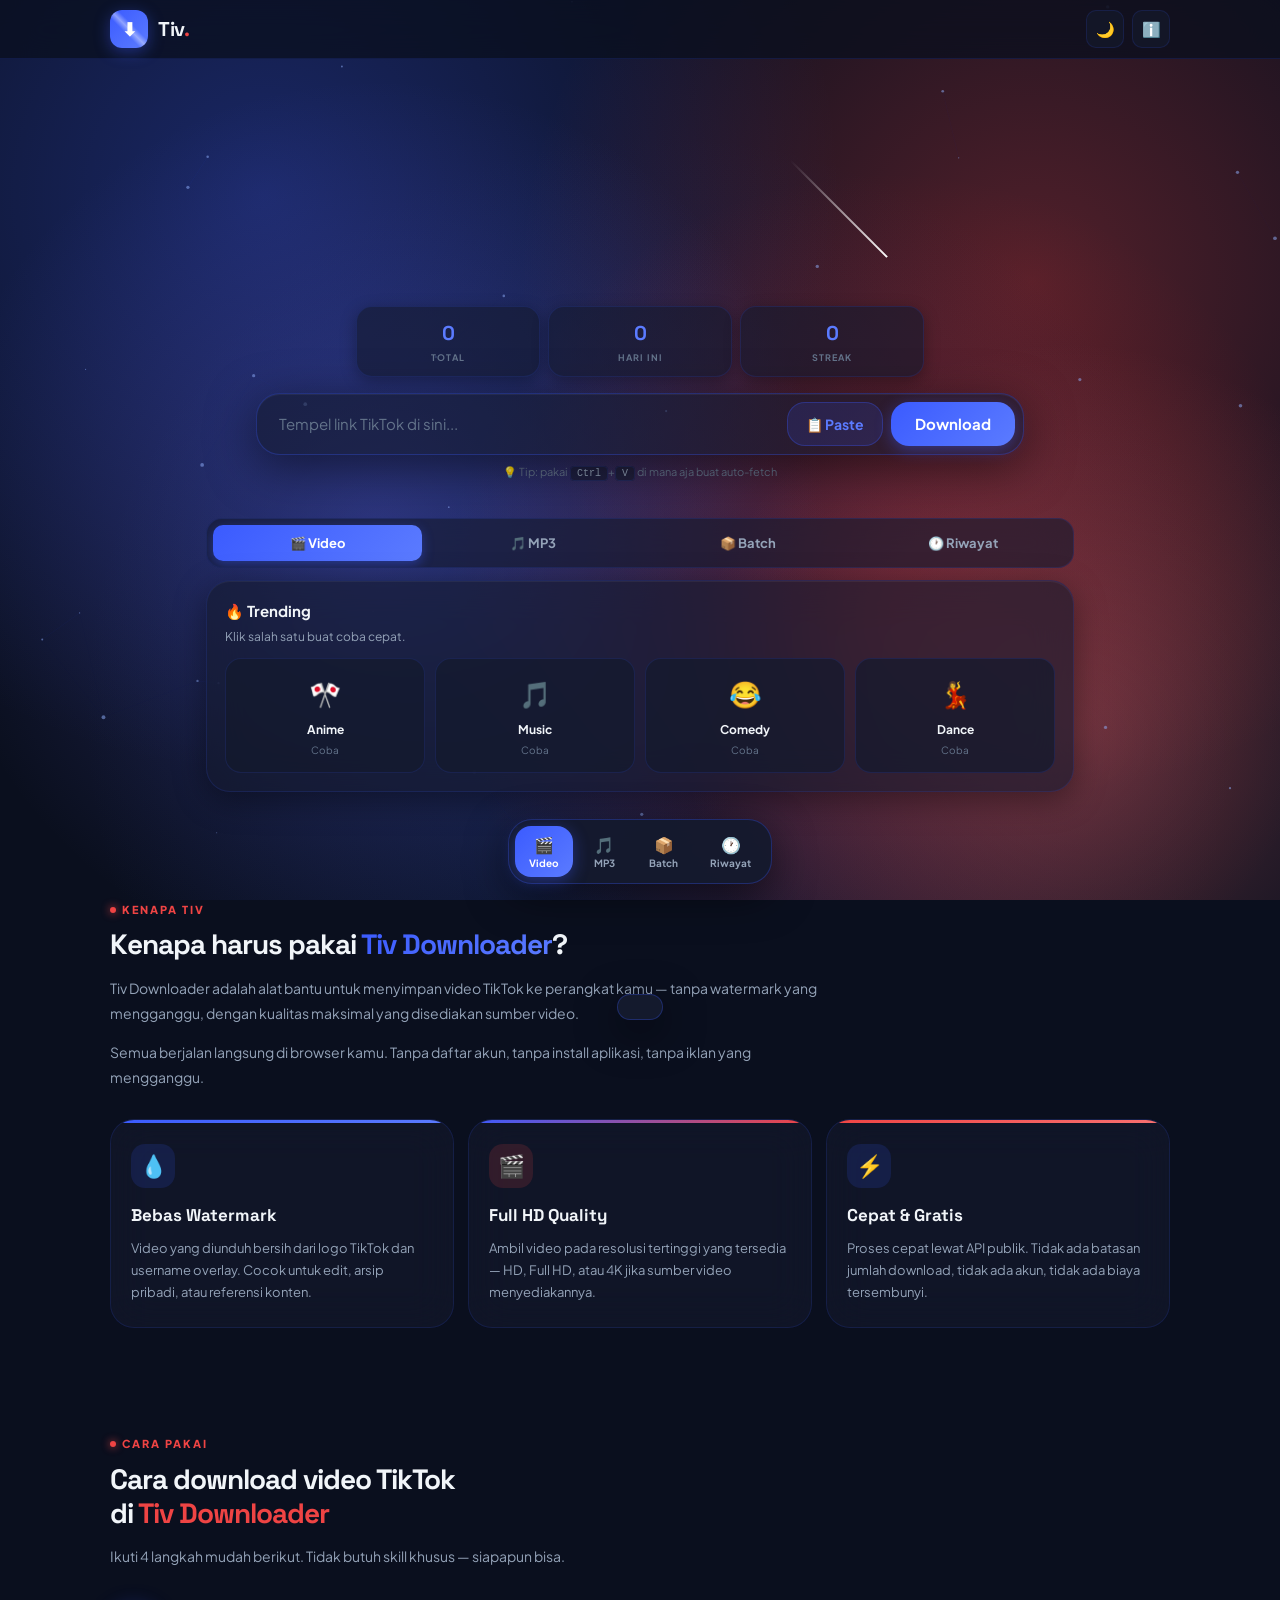
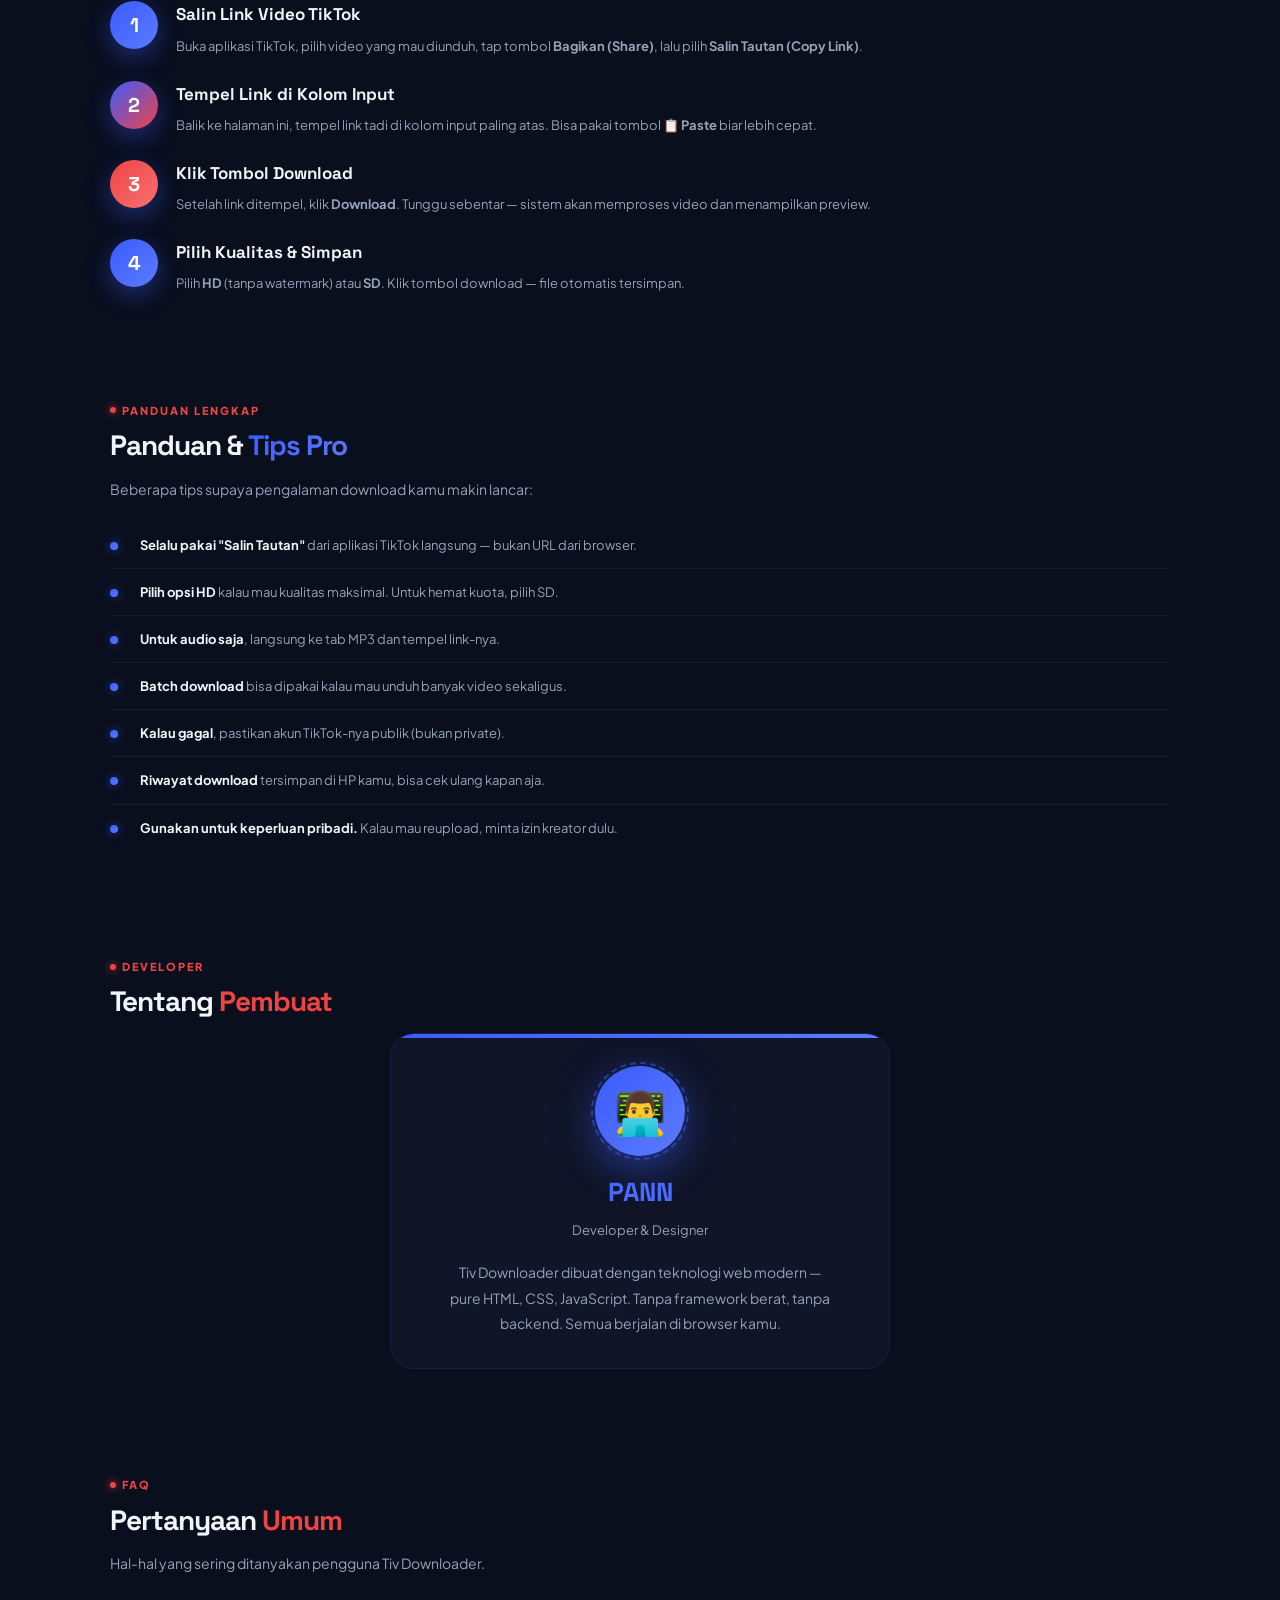
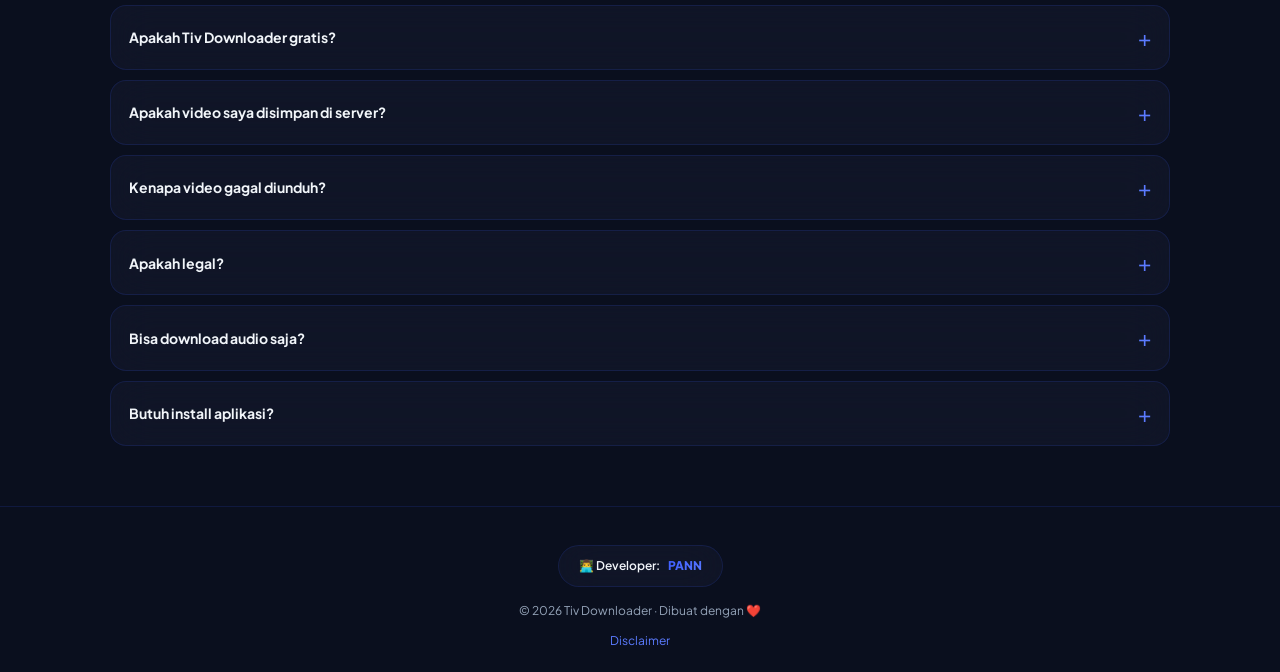
==== commit 0810e29a: "Update index.html" ====
--- a/index.html
+++ b/index.html
@@ -1,14 +1,32 @@
-<!DOCTYPE html>
+ <!DOCTYPE html>
 <html lang="id">
 <head>
 <meta charset="UTF-8">
 <meta name="viewport" content="width=device-width, initial-scale=1.0, viewport-fit=cover">
 <meta name="theme-color" content="#0a0f1e">
 <meta name="description" content="Tiv Downloader — Download video TikTok Full HD tanpa watermark, MP3, slide foto. Gratis, cepat, tanpa login. By PANN.">
+<meta name="keywords" content="download tiktok, tiktok tanpa watermark, tiktok downloader, tiktok mp3, tiktok hd, tiv downloader">
 <meta name="author" content="PANN">
-<title>Tiv Downloader — Download TikTok Tanpa Watermark · by PANN</title>
-<link rel="icon" href="data:image/svg+xml,<svg xmlns='http://www.w3.org/2000/svg' viewBox='0 0 100 100'><text y='.9em' font-size='90'>⬇️</text></svg>">
-<link rel="manifest" id="manifestPlaceholder">
+<meta name="robots" content="index, follow">
+
+<!-- Open Graph -->
+<meta property="og:type" content="website">
+<meta property="og:title" content="Tiv Downloader — Download TikTok Tanpa Watermark HD">
+<meta property="og:description" content="Download video TikTok tanpa watermark, Full HD. Gratis, cepat, tanpa login. By PANN.">
+<meta property="og:image" content="data:image/svg+xml,<svg xmlns='http://www.w3.org/2000/svg' viewBox='0 0 1200 630'><rect width='1200' height='630' fill='%230a0f1e'/><text x='600' y='300' font-size='80' fill='%233b5bff' text-anchor='middle' font-family='sans-serif' font-weight='bold'>Tiv Downloader</text><text x='600' y='380' font-size='36' fill='%23ef4444' text-anchor='middle' font-family='sans-serif'>Download TikTok Tanpa Watermark</text></svg>">
+<meta property="og:url" content="https://reptilia06478-collab.github.io/Tivdownloadloader/">
+
+<!-- Twitter Card -->
+<meta name="twitter:card" content="summary_large_image">
+<meta name="twitter:title" content="Tiv Downloader — Download TikTok Tanpa Watermark HD">
+<meta name="twitter:description" content="Download video TikTok tanpa watermark, Full HD. Gratis, cepat, tanpa login. By PANN.">
+
+<link rel="canonical" href="https://reptilia06478-collab.github.io/Tivdownloadloader/">
+
+<title>Tiv Downloader — Download TikTok Tanpa Watermark HD · by PANN</title>
+<link rel="icon" href="data:image/svg+xml,<svg xmlns='http://www.w3.org/2000/svg' viewBox='0 0 100 100'><rect width='100' height='100' rx='20' fill='%233b5bff'/><text x='50' y='68' font-size='60' text-anchor='middle' fill='white' font-family='sans-serif' font-weight='bold'>T</text></svg>">
+<link rel="apple-touch-icon" href="data:image/svg+xml,<svg xmlns='http://www.w3.org/2000/svg' viewBox='0 0 180 180'><rect width='180' height='180' rx='40' fill='%233b5bff'/><text x='90' y='120' font-size='110' text-anchor='middle' fill='white' font-family='sans-serif' font-weight='bold'>T</text></svg>">
+<link rel="manifest" href="manifest.json">
 <link rel="preconnect" href="https://fonts.googleapis.com">
 <link rel="preconnect" href="https://fonts.gstatic.com" crossorigin>
 <link href="https://fonts.googleapis.com/css2?family=Plus+Jakarta+Sans:wght@400;500;600;700;800&family=Space+Grotesk:wght@500;700&family=JetBrains+Mono:wght@500&display=swap" rel="stylesheet">
@@ -42,14 +60,15 @@
     line-height: 1.6;
     overflow-x: hidden;
     -webkit-font-smoothing: antialiased;
-    padding-bottom: 90px;
+    padding-bottom: 30px;
+    transition: background 0.3s, color 0.3s;
   }
   body.light {
     --bg: #f1f5f9;
-    --card: rgba(255,255,255,0.8);
+    --card: rgba(255,255,255,0.85);
     --card-solid: #ffffff;
-    --border: rgba(59,91,255,0.2);
-    --border-strong: rgba(59,91,255,0.4);
+    --border: rgba(59,91,255,0.15);
+    --border-strong: rgba(59,91,255,0.3);
     --text: #0f172a;
     --text-muted: #475569;
     --text-dim: #94a3b8;
@@ -60,11 +79,12 @@
   body::before {
     content: ''; position: fixed; inset: 0;
     background:
-      radial-gradient(ellipse at 20% 0%, rgba(59,91,255,0.18), transparent 50%),
-      radial-gradient(ellipse at 80% 100%, rgba(239,68,68,0.12), transparent 50%);
+      radial-gradient(ellipse at 20% 0%, rgba(59,91,255,0.25), transparent 50%),
+      radial-gradient(ellipse at 80% 100%, rgba(239,68,68,0.18), transparent 50%);
     z-index: 0; pointer-events: none;
     animation: bgShift 25s ease-in-out infinite alternate;
   }
+  body.light::before { opacity: 0.3; }
   @keyframes bgShift { 0% { filter: hue-rotate(0deg); } 100% { filter: hue-rotate(20deg); } }
 
   .container { max-width: 900px; margin: 0 auto; padding: 20px 16px 40px; position: relative; z-index: 2; }
@@ -74,15 +94,15 @@
   .navbar {
     position: sticky; top: 0; background: rgba(10,15,30,0.75);
     backdrop-filter: blur(20px); -webkit-backdrop-filter: blur(20px);
-    border-bottom: 1px solid var(--border); z-index: 100; padding: 12px 0;
-  }
-  body.light .navbar { background: rgba(255,255,255,0.8); }
+    border-bottom: 1px solid var(--border); z-index: 100; padding: 10px 0;
+  }
+  body.light .navbar { background: rgba(255,255,255,0.85); }
   .nav-inner { max-width: 1100px; margin: 0 auto; padding: 0 20px; display: flex; justify-content: space-between; align-items: center; }
   .nav-logo { display: flex; align-items: center; gap: 10px; text-decoration: none; color: var(--text); }
   .nav-logo-icon {
-    width: 40px; height: 40px; border-radius: 12px;
+    width: 38px; height: 38px; border-radius: 12px;
     background: var(--blue-grad); display: flex; align-items: center; justify-content: center;
-    color: white; font-weight: 800; font-size: 20px;
+    color: white; font-weight: 800; font-size: 18px;
     box-shadow: 0 4px 16px rgba(59,91,255,0.4);
     position: relative; overflow: hidden;
   }
@@ -92,28 +112,28 @@
     animation: shine 3s linear infinite;
   }
   @keyframes shine { from { transform: translateX(-100%); } to { transform: translateX(100%); } }
-  .nav-logo-text { font-family: 'Space Grotesk', sans-serif; font-weight: 700; font-size: 22px; letter-spacing: -0.5px; }
+  .nav-logo-text { font-family: 'Space Grotesk', sans-serif; font-weight: 700; font-size: 20px; letter-spacing: -0.5px; }
   .nav-logo-text .red { color: var(--red); }
   .nav-actions { display: flex; gap: 8px; align-items: center; }
   .nav-icon-btn {
-    width: 40px; height: 40px; background: rgba(20,26,45,0.7);
+    width: 38px; height: 38px; background: rgba(20,26,45,0.7);
     border: 1px solid var(--border); border-radius: 10px;
     color: var(--text); cursor: pointer;
     display: flex; align-items: center; justify-content: center;
-    font-size: 16px; transition: all 0.2s; font-family: inherit;
+    font-size: 15px; transition: all 0.2s; font-family: inherit;
   }
   body.light .nav-icon-btn { background: rgba(255,255,255,0.8); }
   .nav-icon-btn:hover { border-color: var(--blue); transform: translateY(-1px); }
 
   /* HERO */
-  .hero { text-align: center; padding: 50px 20px 30px; animation: slideUp 0.8s ease-out; }
+  .hero { text-align: center; padding: 32px 20px 20px; animation: slideUp 0.8s ease-out; }
   @keyframes slideUp { from { opacity: 0; transform: translateY(30px); } to { opacity: 1; transform: translateY(0); } }
   .hero-label {
     display: inline-flex; align-items: center; gap: 6px;
     padding: 6px 14px; background: rgba(59,91,255,0.15);
     border: 1px solid rgba(59,91,255,0.3); border-radius: 20px;
     font-size: 11px; font-weight: 700; color: var(--blue-light);
-    text-transform: uppercase; letter-spacing: 1.5px; margin-bottom: 20px;
+    text-transform: uppercase; letter-spacing: 1.5px; margin-bottom: 16px;
   }
   .hero-label::before {
     content: ''; width: 6px; height: 6px; border-radius: 50%;
@@ -123,31 +143,57 @@
   @keyframes pulse { 0%,100% { opacity: 1; transform: scale(1); } 50% { opacity: 0.5; transform: scale(1.3); } }
   .hero h1 {
     font-family: 'Space Grotesk', sans-serif;
-    font-size: 42px; font-weight: 700; line-height: 1.15;
-    margin-bottom: 16px; letter-spacing: -1.5px;
+    font-size: 38px; font-weight: 700; line-height: 1.15;
+    margin-bottom: 12px; letter-spacing: -1.5px;
   }
   .hero h1 .red { color: var(--red); }
   .hero h1 .blue { background: var(--blue-grad); -webkit-background-clip: text; background-clip: text; -webkit-text-fill-color: transparent; }
-  .hero p { font-size: 16px; color: var(--text-muted); max-width: 640px; margin: 0 auto; }
-  @media (max-width: 640px) { .hero h1 { font-size: 30px; } .hero { padding: 32px 16px 20px; } }
+  .hero p { font-size: 15px; color: var(--text-muted); max-width: 640px; margin: 0 auto; }
+  @media (max-width: 640px) { .hero h1 { font-size: 28px; } .hero { padding: 24px 16px 16px; } }
 
   /* DASHBOARD */
   .dashboard {
     display: grid; grid-template-columns: repeat(3, 1fr);
-    gap: 10px; max-width: 800px; margin: 0 auto 24px; padding: 0 16px;
+    gap: 8px; max-width: 600px; margin: 0 auto 16px; padding: 0 16px;
     animation: slideUp 0.8s ease-out 0.15s both;
   }
   .dash-item {
     background: var(--card); border: 1px solid var(--border);
     backdrop-filter: blur(20px); -webkit-backdrop-filter: blur(20px);
-    border-radius: var(--radius); padding: 14px 10px; text-align: center;
+    border-radius: var(--radius); padding: 10px 8px; text-align: center;
     box-shadow: 0 4px 16px rgba(0,0,0,0.3);
   }
-  .dash-value { font-family: 'Space Grotesk', sans-serif; font-size: 24px; font-weight: 700; color: var(--blue-light); }
-  .dash-label { font-size: 10px; color: var(--text-dim); text-transform: uppercase; letter-spacing: 1px; margin-top: 3px; font-weight: 700; }
+  .dash-value { font-family: 'Space Grotesk', sans-serif; font-size: 20px; font-weight: 700; color: var(--blue-light); }
+  .dash-label { font-size: 9px; color: var(--text-dim); text-transform: uppercase; letter-spacing: 1px; margin-top: 2px; font-weight: 700; }
+
+  /* INSTALL BANNER */
+  .install-banner {
+    display: none;
+    max-width: 800px;
+    margin: 0 auto 16px;
+    padding: 12px 18px;
+    background: var(--blue-grad);
+    border-radius: var(--radius);
+    color: white;
+    font-size: 13px;
+    font-weight: 700;
+    justify-content: space-between;
+    align-items: center;
+    gap: 10px;
+    box-shadow: 0 8px 24px rgba(59,91,255,0.4);
+    animation: slideDown 0.5s ease-out;
+  }
+  .install-banner.show { display: flex; }
+  .install-banner button {
+    background: rgba(255,255,255,0.25);
+    border: none; color: white;
+    padding: 8px 14px; border-radius: 10px;
+    font-size: 12px; font-weight: 700;
+    cursor: pointer; font-family: inherit;
+  }
 
   /* DOWNLOAD BOX */
-  .download-box { max-width: 800px; margin: 0 auto 24px; padding: 0 16px; animation: slideUp 0.8s ease-out 0.1s both; }
+  .download-box { max-width: 800px; margin: 0 auto 16px; padding: 0 16px; animation: slideUp 0.8s ease-out 0.1s both; }
   .download-input-wrap {
     display: flex; gap: 8px; background: var(--card);
     border: 1px solid var(--border-strong); border-radius: var(--radius-lg);
@@ -155,25 +201,26 @@
     box-shadow: 0 12px 48px rgba(0,0,0,0.5), inset 0 1px 0 rgba(255,255,255,0.05);
     transition: all 0.3s;
   }
+  body.light .download-input-wrap { box-shadow: 0 12px 48px rgba(59,91,255,0.1); }
   .download-input-wrap:focus-within {
     border-color: var(--blue);
-    box-shadow: 0 12px 48px rgba(59,91,255,0.3), inset 0 1px 0 rgba(255,255,255,0.05);
+    box-shadow: 0 12px 48px rgba(59,91,255,0.3);
   }
   .download-input-wrap input {
-    flex: 1; border: none; outline: none; padding: 14px 16px;
+    flex: 1; border: none; outline: none; padding: 12px 14px;
     font-size: 15px; background: transparent; color: var(--text);
     font-family: inherit; min-width: 0;
   }
   .download-input-wrap input::placeholder { color: var(--text-dim); }
   .btn-paste {
-    padding: 14px 20px; background: rgba(59,91,255,0.15);
+    padding: 12px 18px; background: rgba(59,91,255,0.15);
     border: 1px solid rgba(59,91,255,0.3); border-radius: 18px;
     color: var(--blue-light); font-size: 14px; font-weight: 700;
     cursor: pointer; font-family: inherit; transition: all 0.2s; white-space: nowrap;
   }
   .btn-paste:hover { background: rgba(59,91,255,0.25); }
   .btn-download-main {
-    padding: 14px 28px; background: var(--blue-grad); color: white;
+    padding: 12px 24px; background: var(--blue-grad); color: white;
     border: none; border-radius: 18px; font-size: 15px; font-weight: 700;
     cursor: pointer; font-family: inherit; transition: all 0.2s;
     box-shadow: 0 4px 16px rgba(59,91,255,0.4); white-space: nowrap;
@@ -187,7 +234,7 @@
   }
 
   .status {
-    margin-top: 12px; padding: 12px 16px; border-radius: 12px;
+    margin-top: 10px; padding: 12px 16px; border-radius: 12px;
     font-size: 14px; display: none; align-items: center; gap: 8px;
     backdrop-filter: blur(20px); -webkit-backdrop-filter: blur(20px);
     animation: slideDown 0.3s ease-out;
@@ -197,6 +244,9 @@
   .status.info    { background: rgba(59,91,255,0.15); color: #93b4ff; border: 1px solid rgba(59,91,255,0.3); }
   .status.error   { background: rgba(239,68,68,0.15); color: #fca5a5; border: 1px solid rgba(239,68,68,0.3); }
   .status.success { background: rgba(34,197,94,0.15); color: #86efac; border: 1px solid rgba(34,197,94,0.3); }
+  body.light .status.info { color: #1d4ed8; }
+  body.light .status.error { color: #b91c1c; }
+  body.light .status.success { color: #15803d; }
 
   .spinner {
     display: inline-block; width: 16px; height: 16px;
@@ -210,12 +260,13 @@
     position: fixed; inset: 0; background: rgba(10,15,30,0.85);
     backdrop-filter: blur(12px); -webkit-backdrop-filter: blur(12px);
     z-index: 500; display: none; align-items: center; justify-content: center;
-    flex-direction: column; gap: 24px; animation: fadeIn 0.3s ease-out;
-  }
+    flex-direction: column; gap: 20px; animation: fadeIn 0.3s ease-out;
+  }
+  body.light .loading-overlay { background: rgba(241,245,249,0.9); }
   .loading-overlay.show { display: flex; }
   @keyframes fadeIn { from { opacity: 0; } to { opacity: 1; } }
   .loading-spinner-big {
-    width: 80px; height: 80px;
+    width: 70px; height: 70px;
     border: 4px solid rgba(59,91,255,0.2); border-top-color: var(--blue);
     border-right-color: var(--red); border-radius: 50%;
     animation: spin 1s linear infinite; position: relative;
@@ -225,15 +276,15 @@
     border: 3px solid rgba(239,68,68,0.2); border-bottom-color: var(--red);
     border-radius: 50%; animation: spin 1.5s linear infinite reverse;
   }
-  .loading-text { font-family: 'JetBrains Mono', monospace; font-size: 14px; color: var(--blue-light); letter-spacing: 2px; }
-  .loading-progress { width: 280px; height: 4px; background: rgba(59,91,255,0.15); border-radius: 2px; overflow: hidden; }
+  .loading-text { font-family: 'JetBrains Mono', monospace; font-size: 13px; color: var(--blue-light); letter-spacing: 2px; }
+  .loading-progress { width: 260px; height: 4px; background: rgba(59,91,255,0.15); border-radius: 2px; overflow: hidden; }
   .loading-progress-fill { height: 100%; background: var(--blue-grad); width: 0%; transition: width 0.3s; border-radius: 2px; }
 
   /* TABS */
   .tabs {
     display: flex; gap: 6px; background: var(--card);
     border: 1px solid var(--border); backdrop-filter: blur(20px); -webkit-backdrop-filter: blur(20px);
-    border-radius: var(--radius); padding: 6px; margin-bottom: 16px;
+    border-radius: var(--radius); padding: 6px; margin-bottom: 12px;
     overflow-x: auto; scrollbar-width: none;
   }
   .tabs::-webkit-scrollbar { display: none; }
@@ -252,11 +303,12 @@
   .card {
     background: var(--card); border: 1px solid var(--border);
     backdrop-filter: blur(20px); -webkit-backdrop-filter: blur(20px);
-    border-radius: var(--radius-lg); padding: 20px; margin-bottom: 16px;
+    border-radius: var(--radius-lg); padding: 18px; margin-bottom: 12px;
     box-shadow: 0 8px 32px rgba(0,0,0,0.4), inset 0 1px 0 rgba(255,255,255,0.05);
   }
+  body.light .card { box-shadow: 0 8px 32px rgba(59,91,255,0.08); }
   .card textarea {
-    width: 100%; min-height: 130px; padding: 16px;
+    width: 100%; min-height: 120px; padding: 14px;
     background: rgba(10,15,30,0.6); border: 1px solid var(--border);
     border-radius: var(--radius); color: var(--text);
     font-family: 'JetBrains Mono', monospace; font-size: 13px;
@@ -265,8 +317,17 @@
   body.light .card textarea { background: rgba(241,245,249,0.8); }
   .card textarea:focus { border-color: var(--blue); }
 
+  .input-clean {
+    padding: 12px 14px; background: rgba(10,15,30,0.6);
+    border: 1px solid var(--border); border-radius: var(--radius);
+    color: var(--text); font-size: 14px; font-family: inherit;
+    outline: none; transition: border-color 0.2s;
+  }
+  body.light .input-clean { background: rgba(241,245,249,0.8); }
+  .input-clean:focus { border-color: var(--blue); }
+
   .btn {
-    padding: 12px 22px; background: var(--blue-grad); color: white;
+    padding: 11px 20px; background: var(--blue-grad); color: white;
     border: none; border-radius: 12px; font-size: 14px; font-weight: 700;
     cursor: pointer; font-family: inherit; transition: all 0.2s;
     display: inline-flex; align-items: center; justify-content: center;
@@ -284,20 +345,21 @@
   body.light .btn-secondary { background: rgba(255,255,255,0.8); }
   .btn-secondary:hover:not(:disabled) { border-color: var(--blue); box-shadow: 0 4px 16px rgba(59,91,255,0.2); }
   .btn-block { width: 100%; }
-  .btn-sm { padding: 8px 14px; font-size: 13px; }
+  .btn-sm { padding: 7px 12px; font-size: 12px; }
 
   /* RESULT */
   .result {
     background: var(--card); border: 1px solid var(--border);
     backdrop-filter: blur(20px); -webkit-backdrop-filter: blur(20px);
-    border-radius: var(--radius-lg); overflow: hidden; margin-bottom: 16px;
+    border-radius: var(--radius-lg); overflow: hidden; margin-bottom: 12px;
     box-shadow: 0 16px 48px rgba(0,0,0,0.5);
     animation: revealCard 0.6s cubic-bezier(0.34, 1.56, 0.64, 1);
   }
+  body.light .result { box-shadow: 0 16px 48px rgba(59,91,255,0.1); }
   @keyframes revealCard { from { opacity: 0; transform: translateY(40px) scale(0.95); } to { opacity: 1; transform: translateY(0) scale(1); } }
-  .result-header { display: flex; gap: 14px; padding: 18px; border-bottom: 1px solid var(--border); align-items: center; }
+  .result-header { display: flex; gap: 14px; padding: 16px; border-bottom: 1px solid var(--border); align-items: center; }
   .author-avatar {
-    width: 52px; height: 52px; border-radius: 50%;
+    width: 50px; height: 50px; border-radius: 50%;
     background: var(--blue-grad); overflow: hidden; flex-shrink: 0;
     display: flex; align-items: center; justify-content: center;
     font-size: 22px; padding: 3px; box-shadow: 0 4px 16px rgba(59,91,255,0.4);
@@ -310,28 +372,45 @@
     display: -webkit-box; -webkit-line-clamp: 2; line-clamp: 2;
     -webkit-box-orient: vertical; overflow: hidden;
   }
-  .video-preview { background: #000; display: flex; justify-content: center; padding: 14px; }
-  .video-preview video, .video-preview img { max-width: 100%; max-height: 480px; border-radius: 12px; }
-  .stats { display: grid; grid-template-columns: repeat(4, 1fr); gap: 8px; padding: 14px; border-bottom: 1px solid var(--border); }
+  .video-preview { background: #000; display: flex; justify-content: center; padding: 12px; position: relative; }
+  .video-preview video, .video-preview img { max-width: 100%; max-height: 460px; border-radius: 12px; }
+  .slideshow-nav {
+    position: absolute; bottom: 20px; left: 50%; transform: translateX(-50%);
+    display: flex; gap: 8px; background: rgba(0,0,0,0.6); backdrop-filter: blur(10px);
+    padding: 6px; border-radius: 20px;
+  }
+  .slideshow-nav button {
+    width: 32px; height: 32px; border-radius: 50%;
+    background: rgba(255,255,255,0.2); border: none;
+    color: white; font-size: 14px; cursor: pointer; font-family: inherit;
+  }
+  .slideshow-nav button:hover { background: rgba(255,255,255,0.35); }
+  .slideshow-indicator {
+    color: white; font-size: 12px; font-weight: 700;
+    display: flex; align-items: center; padding: 0 10px;
+  }
+  .stats { display: grid; grid-template-columns: repeat(4, 1fr); gap: 8px; padding: 12px; border-bottom: 1px solid var(--border); }
   .stat { text-align: center; }
-  .stat-value { font-family: 'Space Grotesk', sans-serif; font-weight: 700; font-size: 16px; }
+  .stat-value { font-family: 'Space Grotesk', sans-serif; font-weight: 700; font-size: 15px; }
   .stat-label { font-size: 10px; color: var(--text-dim); text-transform: uppercase; letter-spacing: 0.5px; margin-top: 2px; font-weight: 700; }
-  .download-section { padding: 16px 18px; display: grid; gap: 10px; }
+  .download-section { padding: 14px 16px; display: grid; gap: 10px; }
   .download-group-title { font-size: 11px; color: var(--text-dim); text-transform: uppercase; letter-spacing: 1px; margin-bottom: 4px; font-weight: 800; }
   .download-row { display: grid; grid-template-columns: 1fr 1fr; gap: 10px; }
-  .actions-row { display: grid; grid-template-columns: 1fr 1fr 1fr; gap: 10px; padding: 0 18px 18px; }
+  .actions-row { display: grid; grid-template-columns: repeat(4, 1fr); gap: 6px; padding: 0 16px 16px; }
+  .actions-row .btn { padding: 10px 6px; font-size: 11px; }
+  @media (max-width: 480px) { .actions-row { grid-template-columns: 1fr 1fr; } }
 
   /* BATCH */
   .batch-list { display: grid; gap: 10px; margin-top: 12px; }
   .batch-item {
     background: var(--card); border: 1px solid var(--border);
     backdrop-filter: blur(20px); -webkit-backdrop-filter: blur(20px);
-    border-radius: var(--radius); padding: 14px;
+    border-radius: var(--radius); padding: 12px;
     display: flex; gap: 12px; align-items: center;
     animation: revealCard 0.4s cubic-bezier(0.34, 1.56, 0.64, 1);
   }
   .batch-item-thumb {
-    width: 56px; height: 56px; border-radius: 10px;
+    width: 52px; height: 52px; border-radius: 10px;
     background: rgba(10,15,30,0.6); overflow: hidden; flex-shrink: 0;
     display: flex; align-items: center; justify-content: center; font-size: 20px;
   }
@@ -341,13 +420,20 @@
   .batch-item-status { font-size: 11px; color: var(--text-muted); margin-top: 3px; }
   .batch-item-status.ok { color: #86efac; }
   .batch-item-status.err { color: #fca5a5; }
+  .batch-progress {
+    display: flex; align-items: center; gap: 10px; margin-bottom: 12px;
+    padding: 10px 14px; background: rgba(59,91,255,0.1);
+    border-radius: 12px; font-size: 13px; font-weight: 600;
+  }
+  .batch-progress-bar { flex: 1; height: 6px; background: rgba(59,91,255,0.2); border-radius: 3px; overflow: hidden; }
+  .batch-progress-fill { height: 100%; background: var(--blue-grad); width: 0%; transition: width 0.3s; }
 
   /* HISTORY */
   .history-list { display: grid; gap: 10px; }
   .history-item {
     background: rgba(20,26,45,0.7); border: 1px solid var(--border);
     backdrop-filter: blur(20px); -webkit-backdrop-filter: blur(20px);
-    border-radius: var(--radius); padding: 14px;
+    border-radius: var(--radius); padding: 12px;
     display: flex; gap: 12px; align-items: center; font-size: 13px;
     transition: all 0.3s;
   }
@@ -356,9 +442,21 @@
   .history-item-info { flex: 1; min-width: 0; }
   .history-item-title { font-weight: 600; overflow: hidden; text-overflow: ellipsis; white-space: nowrap; }
   .history-item-date { font-size: 11px; color: var(--text-dim); margin-top: 3px; }
-  .empty-state { text-align: center; padding: 48px 20px; color: var(--text-muted); }
+  .empty-state { text-align: center; padding: 40px 20px; color: var(--text-muted); }
   .empty-state-icon { font-size: 56px; margin-bottom: 14px; opacity: 0.4; }
   .empty-state-text { font-size: 14px; }
+  .history-toolbar {
+    display: flex; gap: 8px; margin-bottom: 12px; flex-wrap: wrap;
+  }
+  .history-toolbar .input-clean { flex: 1; min-width: 150px; font-size: 13px; padding: 9px 12px; }
+  .filter-chips { display: flex; gap: 6px; margin-bottom: 12px; flex-wrap: wrap; }
+  .filter-chip {
+    padding: 6px 12px; border-radius: 20px;
+    background: var(--card); border: 1px solid var(--border);
+    color: var(--text-muted); font-size: 12px; font-weight: 600;
+    cursor: pointer; font-family: inherit; transition: all 0.2s;
+  }
+  .filter-chip.active { background: var(--blue-grad); color: white; border-color: transparent; }
 
   /* TRENDING */
   .trending-grid { display: grid; grid-template-columns: repeat(4, 1fr); gap: 10px; margin-top: 12px; }
@@ -375,13 +473,15 @@
   .trending-sub { font-size: 10px; color: var(--text-dim); margin-top: 2px; }
 
   /* SECTIONS */
-  section { padding: 60px 0; position: relative; z-index: 2; }
+  section { padding: 50px 0; position: relative; z-index: 2; }
   section.alt { background: rgba(10,15,30,0.4); }
   body.light section.alt { background: rgba(59,91,255,0.05); }
+  .reveal { opacity: 0; transform: translateY(30px); transition: opacity 0.6s, transform 0.6s; }
+  .reveal.in { opacity: 1; transform: translateY(0); }
   .section-label {
     display: inline-flex; align-items: center; gap: 6px;
     font-size: 11px; font-weight: 800; color: var(--red);
-    text-transform: uppercase; letter-spacing: 2px; margin-bottom: 12px;
+    text-transform: uppercase; letter-spacing: 2px; margin-bottom: 10px;
   }
   .section-label::before {
     content: ''; width: 6px; height: 6px; border-radius: 50%;
@@ -389,21 +489,21 @@
   }
   .section-title {
     font-family: 'Space Grotesk', sans-serif;
-    font-size: 32px; font-weight: 700; line-height: 1.2;
-    margin-bottom: 16px; letter-spacing: -1px;
+    font-size: 28px; font-weight: 700; line-height: 1.2;
+    margin-bottom: 14px; letter-spacing: -1px;
   }
   .section-title .blue { background: var(--blue-grad); -webkit-background-clip: text; background-clip: text; -webkit-text-fill-color: transparent; }
   .section-title .red { color: var(--red); }
-  .section-desc { color: var(--text-muted); font-size: 15px; line-height: 1.8; margin-bottom: 16px; max-width: 720px; }
-  @media (max-width: 640px) { .section-title { font-size: 24px; } section { padding: 40px 0; } }
+  .section-desc { color: var(--text-muted); font-size: 14px; line-height: 1.8; margin-bottom: 14px; max-width: 720px; }
+  @media (max-width: 640px) { .section-title { font-size: 22px; } section { padding: 36px 0; } }
 
   /* FEATURE CARDS */
-  .feature-cards { display: grid; grid-template-columns: repeat(3, 1fr); gap: 16px; margin-top: 32px; }
+  .feature-cards { display: grid; grid-template-columns: repeat(3, 1fr); gap: 14px; margin-top: 28px; }
   @media (max-width: 800px) { .feature-cards { grid-template-columns: 1fr; } }
   .feature-card {
     background: var(--card); border: 1px solid var(--border);
     backdrop-filter: blur(20px); -webkit-backdrop-filter: blur(20px);
-    border-radius: var(--radius-lg); padding: 28px 24px;
+    border-radius: var(--radius-lg); padding: 24px 20px;
     transition: all 0.3s; position: relative; overflow: hidden;
   }
   .feature-card::before { content: ''; position: absolute; top: 0; left: 0; right: 0; height: 3px; background: var(--blue-grad); }
@@ -411,43 +511,39 @@
   .feature-card:nth-child(3)::before { background: var(--red-grad); }
   .feature-card:hover { transform: translateY(-4px); box-shadow: 0 16px 48px rgba(59,91,255,0.25); border-color: var(--border-strong); }
   .feature-icon {
-    width: 48px; height: 48px; border-radius: 14px;
+    width: 44px; height: 44px; border-radius: 14px;
     background: rgba(59,91,255,0.15); display: flex; align-items: center;
-    justify-content: center; font-size: 24px; margin-bottom: 16px;
+    justify-content: center; font-size: 22px; margin-bottom: 14px;
   }
   .feature-card:nth-child(2) .feature-icon { background: rgba(239,68,68,0.15); }
-  .feature-card h3 { font-family: 'Space Grotesk', sans-serif; font-size: 18px; font-weight: 700; margin-bottom: 10px; }
-  .feature-card p { font-size: 14px; color: var(--text-muted); line-height: 1.7; }
+  .feature-card h3 { font-family: 'Space Grotesk', sans-serif; font-size: 17px; font-weight: 700; margin-bottom: 8px; }
+  .feature-card p { font-size: 13px; color: var(--text-muted); line-height: 1.7; }
 
   /* STEPS */
-  .steps { display: grid; gap: 32px; margin-top: 40px; }
-  .step { display: flex; gap: 20px; align-items: flex-start; animation: slideUp 0.6s ease-out both; }
-  .step:nth-child(1) { animation-delay: 0.1s; }
-  .step:nth-child(2) { animation-delay: 0.2s; }
-  .step:nth-child(3) { animation-delay: 0.3s; }
-  .step:nth-child(4) { animation-delay: 0.4s; }
+  .steps { display: grid; gap: 24px; margin-top: 32px; }
+  .step { display: flex; gap: 18px; align-items: flex-start; }
   .step-number {
-    width: 56px; height: 56px; border-radius: 50%;
+    width: 48px; height: 48px; border-radius: 50%;
     background: var(--blue-grad); color: white;
-    font-family: 'Space Grotesk', sans-serif; font-size: 22px; font-weight: 700;
+    font-family: 'Space Grotesk', sans-serif; font-size: 20px; font-weight: 700;
     display: flex; align-items: center; justify-content: center;
     flex-shrink: 0; box-shadow: 0 8px 24px rgba(59,91,255,0.4);
   }
   .step:nth-child(2) .step-number { background: var(--mix-grad); }
   .step:nth-child(3) .step-number { background: var(--red-grad); }
-  .step-content h3 { font-family: 'Space Grotesk', sans-serif; font-size: 18px; font-weight: 700; margin-bottom: 6px; }
-  .step-content p { font-size: 14px; color: var(--text-muted); line-height: 1.7; }
+  .step-content h3 { font-family: 'Space Grotesk', sans-serif; font-size: 17px; font-weight: 700; margin-bottom: 6px; }
+  .step-content p { font-size: 13px; color: var(--text-muted); line-height: 1.7; }
 
   /* TIPS */
-  .tips-list { list-style: none; margin-top: 24px; }
+  .tips-list { list-style: none; margin-top: 20px; }
   .tips-list li {
-    padding: 14px 0 14px 32px; position: relative;
-    font-size: 14px; color: var(--text-muted); line-height: 1.7;
+    padding: 12px 0 12px 30px; position: relative;
+    font-size: 13px; color: var(--text-muted); line-height: 1.7;
     border-bottom: 1px solid var(--border);
   }
   .tips-list li:last-child { border-bottom: none; }
   .tips-list li::before {
-    content: ''; position: absolute; left: 0; top: 22px;
+    content: ''; position: absolute; left: 0; top: 20px;
     width: 8px; height: 8px; border-radius: 50%;
     background: var(--blue-grad); box-shadow: 0 0 10px rgba(59,91,255,0.6);
   }
@@ -462,7 +558,7 @@
   }
   .faq-item:hover { border-color: var(--border-strong); }
   .faq-q {
-    padding: 16px 20px; font-size: 15px; font-weight: 700;
+    padding: 14px 18px; font-size: 14px; font-weight: 700;
     cursor: pointer; display: flex; justify-content: space-between;
     align-items: center; transition: background 0.3s; font-family: inherit;
   }
@@ -471,23 +567,58 @@
   .faq-a {
     max-height: 0; overflow: hidden;
     transition: max-height 0.3s, padding 0.3s;
-    font-size: 14px; color: var(--text-muted); line-height: 1.8; padding: 0 20px;
-  }
-  .faq-item.open .faq-a { max-height: 300px; padding: 0 20px 18px; }
+    font-size: 13px; color: var(--text-muted); line-height: 1.8; padding: 0 18px;
+  }
+  .faq-item.open .faq-a { max-height: 300px; padding: 0 18px 16px; }
+
+  /* ABOUT DEV */
+  .dev-card {
+    background: var(--card); border: 1px solid var(--border);
+    backdrop-filter: blur(20px); -webkit-backdrop-filter: blur(20px);
+    border-radius: var(--radius-lg); padding: 32px 24px;
+    text-align: center; max-width: 500px; margin: 0 auto;
+    position: relative; overflow: hidden;
+  }
+  .dev-card::before {
+    content: ''; position: absolute; top: 0; left: 0; right: 0; height: 4px;
+    background: var(--blue-grad);
+  }
+  .dev-avatar {
+    width: 90px; height: 90px; border-radius: 50%;
+    background: var(--blue-grad); margin: 0 auto 16px;
+    display: flex; align-items: center; justify-content: center;
+    font-size: 42px; color: white;
+    box-shadow: 0 12px 40px rgba(59,91,255,0.5);
+    position: relative;
+  }
+  .dev-avatar::after {
+    content: ''; position: absolute; inset: -4px;
+    border-radius: 50%; border: 2px dashed rgba(59,91,255,0.5);
+    animation: rotate 20s linear infinite;
+  }
+  @keyframes rotate { to { transform: rotate(360deg); } }
+  .dev-name {
+    font-family: 'Space Grotesk', sans-serif;
+    font-size: 26px; font-weight: 700; margin-bottom: 6px;
+    background: var(--blue-grad); -webkit-background-clip: text;
+    background-clip: text; -webkit-text-fill-color: transparent;
+  }
+  .dev-role { font-size: 13px; color: var(--text-muted); margin-bottom: 20px; }
+  .dev-desc { font-size: 14px; color: var(--text-muted); line-height: 1.8; max-width: 380px; margin: 0 auto; }
 
   /* FOOTER */
   footer {
-    text-align: center; padding: 40px 20px 30px;
+    text-align: center; padding: 30px 20px 20px;
     border-top: 1px solid var(--border);
     position: relative; z-index: 2;
-    color: var(--text-muted); font-size: 13px; line-height: 2;
+    color: var(--text-muted); font-size: 12px; line-height: 2;
   }
   .dev-credit {
     display: inline-flex; align-items: center; gap: 8px;
-    padding: 10px 22px; background: var(--card);
+    padding: 8px 20px; background: var(--card);
     border: 1px solid var(--border); backdrop-filter: blur(20px); -webkit-backdrop-filter: blur(20px);
     border-radius: 30px; font-weight: 600; color: var(--text);
-    margin: 8px 0 16px; font-size: 13px;
+    margin: 8px 0 12px; font-size: 12px;
   }
   .dev-credit span {
     background: var(--blue-grad); -webkit-background-clip: text;
@@ -498,10 +629,10 @@
 
   /* TOAST */
   .toast {
-    position: fixed; bottom: 100px; left: 50%;
+    position: fixed; bottom: 20px; left: 50%;
     transform: translateX(-50%) translateY(140px);
     background: var(--card-solid); color: var(--text);
-    padding: 14px 26px; border-radius: 30px;
+    padding: 12px 22px; border-radius: 30px;
     font-size: 13px; font-weight: 600;
     border: 1px solid var(--border-strong);
     box-shadow: 0 12px 40px rgba(0,0,0,0.5);
@@ -512,10 +643,10 @@
 
   /* ACHIEVEMENT */
   .achievement {
-    position: fixed; top: 80px; left: 50%;
+    position: fixed; top: 70px; left: 50%;
     transform: translateX(-50%) translateY(-200px);
     background: linear-gradient(135deg, #3b5bff, #ef4444);
-    color: white; padding: 16px 24px; border-radius: 20px;
+    color: white; padding: 14px 22px; border-radius: 20px;
     font-size: 13px; font-weight: 700;
     box-shadow: 0 12px 40px rgba(59,91,255,0.5);
     z-index: 1001; display: flex; align-items: center; gap: 10px;
@@ -523,7 +654,7 @@
     max-width: 90%;
   }
   .achievement.show { transform: translateX(-50%) translateY(0); }
-  .achievement-icon { font-size: 24px; }
+  .achievement-icon { font-size: 22px; }
 
   /* CONFETTI */
   .confetti { position: fixed; width: 10px; height: 10px; z-index: 999; pointer-events: none; animation: confettiFall linear forwards; }
@@ -532,24 +663,36 @@
   /* BOTTOM NAV */
   .bottom-nav {
     position: fixed; bottom: 16px; left: 50%; transform: translateX(-50%);
-    background: rgba(20,26,45,0.9);
+    background: rgba(20,26,45,0.92);
     border: 1px solid var(--border-strong);
     backdrop-filter: blur(30px); -webkit-backdrop-filter: blur(30px);
-    border-radius: 24px; padding: 8px; display: flex; gap: 4px;
+    border-radius: 24px; padding: 6px; display: flex; gap: 4px;
     z-index: 100; box-shadow: 0 12px 40px rgba(0,0,0,0.5);
-    max-width: calc(100% - 32px);
+    transition: transform 0.4s cubic-bezier(0.34, 1.56, 0.64, 1);
   }
   body.light .bottom-nav { background: rgba(255,255,255,0.95); }
+  .bottom-nav.hide { transform: translateX(-50%) translateY(120px); }
   .nav-item {
     padding: 8px 14px; border-radius: 16px;
     background: transparent; border: none;
     color: var(--text-muted); font-size: 10px;
     font-weight: 700; cursor: pointer; font-family: inherit;
     transition: all 0.3s; display: flex; flex-direction: column;
-    align-items: center; gap: 2px; min-width: 56px;
+    align-items: center; gap: 2px; min-width: 54px;
   }
   .nav-item.active { background: var(--blue-grad); color: white; box-shadow: 0 4px 16px rgba(59,91,255,0.4); }
-  .nav-item-icon { font-size: 18px; }
+  .nav-item-icon { font-size: 16px; }
+
+  /* KEYBOARD HINT */
+  .kbd-hint {
+    text-align: center; font-size: 11px; color: var(--text-dim);
+    margin-top: 8px;
+  }
+  .kbd-hint kbd {
+    background: var(--card); border: 1px solid var(--border);
+    border-radius: 4px; padding: 1px 6px; font-family: monospace;
+    font-size: 10px; color: var(--text-muted);
+  }
 
   @media (max-width: 480px) {
     .container { padding: 16px 12px 40px; }
@@ -557,7 +700,6 @@
     .download-row { grid-template-columns: 1fr; }
     .stats { grid-template-columns: repeat(2, 1fr); }
     .step { flex-direction: column; align-items: center; text-align: center; }
-    .actions-row { grid-template-columns: 1fr 1fr; }
   }
 </style>
 </head>
@@ -588,6 +730,12 @@
   <p>Tempel link TikTok, ambil video HD-nya, atau ekstrak audio MP3-nya. Gratis, cepat, tanpa daftar akun.</p>
 </div>
 
+<!-- INSTALL BANNER -->
+<div class="install-banner" id="installBanner">
+  <span>📱 Install Tiv sebagai app?</span>
+  <button onclick="installPWA()">Install</button>
+</div>
+
 <!-- DASHBOARD -->
 <div class="dashboard">
   <div class="dash-item"><div class="dash-value" id="statTotal">0</div><div class="dash-label">Total</div></div>
@@ -603,6 +751,7 @@
     <button class="btn-download-main" id="fetchBtn" onclick="handleFetch()">Download</button>
   </div>
   <div class="status" id="status"></div>
+  <div class="kbd-hint">💡 Tip: pakai <kbd>Ctrl</kbd>+<kbd>V</kbd> di mana aja buat auto-fetch</div>
 </div>
 
 <!-- TABS + PANELS -->
@@ -614,30 +763,26 @@
     <button class="tab" data-tab="history" onclick="switchTab('history')">🕐 Riwayat</button>
   </div>
 
-  <!-- PANEL: VIDEO -->
   <div class="panel active" id="panel-video">
     <div id="resultContainer"></div>
-
-    <!-- TRENDING -->
     <div class="card">
-      <div style="font-size: 16px; font-weight: 700; margin-bottom: 4px;">🔥 Trending</div>
+      <div style="font-size: 15px; font-weight: 700; margin-bottom: 4px;">🔥 Trending</div>
       <p style="font-size: 12px; color: var(--text-muted); margin-bottom: 4px;">Klik salah satu buat coba cepat.</p>
       <div class="trending-grid">
-        <div class="trending-item" onclick="fillTrending()"><div class="trending-emoji">🎌</div><div class="trending-title">Anime</div><div class="trending-sub">Coba link</div></div>
-        <div class="trending-item" onclick="fillTrending()"><div class="trending-emoji">🎵</div><div class="trending-title">Music</div><div class="trending-sub">Coba link</div></div>
-        <div class="trending-item" onclick="fillTrending()"><div class="trending-emoji">😂</div><div class="trending-title">Comedy</div><div class="trending-sub">Coba link</div></div>
-        <div class="trending-item" onclick="fillTrending()"><div class="trending-emoji">💃</div><div class="trending-title">Dance</div><div class="trending-sub">Coba link</div></div>
+        <div class="trending-item" onclick="fillTrending('anime')"><div class="trending-emoji">🎌</div><div class="trending-title">Anime</div><div class="trending-sub">Coba</div></div>
+        <div class="trending-item" onclick="fillTrending('music')"><div class="trending-emoji">🎵</div><div class="trending-title">Music</div><div class="trending-sub">Coba</div></div>
+        <div class="trending-item" onclick="fillTrending('comedy')"><div class="trending-emoji">😂</div><div class="trending-title">Comedy</div><div class="trending-sub">Coba</div></div>
+        <div class="trending-item" onclick="fillTrending('dance')"><div class="trending-emoji">💃</div><div class="trending-title">Dance</div><div class="trending-sub">Coba</div></div>
       </div>
     </div>
   </div>
 
-  <!-- PANEL: AUDIO -->
   <div class="panel" id="panel-audio">
     <div class="card">
-      <div style="font-size: 16px; font-weight: 700; margin-bottom: 6px;">🎵 Ambil Audio (MP3)</div>
+      <div style="font-size: 15px; font-weight: 700; margin-bottom: 6px;">🎵 Ambil Audio (MP3)</div>
       <p style="font-size: 13px; color: var(--text-muted); margin-bottom: 12px;">Tempel link TikTok, kita ambil audio-nya aja.</p>
       <div style="display: flex; gap: 8px; flex-wrap: wrap;">
-        <input type="text" id="audioInput" placeholder="Link TikTok..." autocomplete="off" spellcheck="false" style="flex: 1; min-width: 200px; padding: 14px 16px; background: rgba(10,15,30,0.6); border: 1px solid var(--border); border-radius: var(--radius); color: var(--text); font-size: 15px; font-family: inherit; outline: none;">
+        <input type="text" id="audioInput" class="input-clean" placeholder="Link TikTok..." autocomplete="off" spellcheck="false" style="flex: 1; min-width: 180px;">
         <button class="btn" onclick="handleAudio()">Ambil MP3</button>
       </div>
       <div class="status" id="audioStatus"></div>
@@ -645,30 +790,34 @@
     <div id="audioResult"></div>
   </div>
 
-  <!-- PANEL: BATCH -->
   <div class="panel" id="panel-batch">
     <div class="card">
-      <div style="font-size: 16px; font-weight: 700; margin-bottom: 6px;">📦 Batch Download</div>
+      <div style="font-size: 15px; font-weight: 700; margin-bottom: 6px;">📦 Batch Download</div>
       <p style="font-size: 13px; color: var(--text-muted); margin-bottom: 12px;">Tempel banyak link sekaligus — satu link per baris.</p>
-      <textarea id="batchInput" placeholder="https://vt.tiktok.com/xxx&#10;https://vt.tiktok.com/yyy&#10;https://vt.tiktok.com/zzz"></textarea>
+      <textarea id="batchInput" placeholder="https://vt.tiktok.com/xxx&#10;https://vt.tiktok.com/yyy"></textarea>
       <div style="display: flex; gap: 8px; margin-top: 12px; flex-wrap: wrap;">
         <button class="btn" onclick="handleBatch()" id="batchBtn" style="flex: 1;">🚀 Proses Semua</button>
         <button class="btn btn-secondary" onclick="clearBatch()">🗑️</button>
       </div>
       <div class="status" id="batchStatus"></div>
     </div>
+    <div id="batchProgressWrap"></div>
     <div class="batch-list" id="batchList"></div>
   </div>
 
-  <!-- PANEL: HISTORY -->
   <div class="panel" id="panel-history">
     <div class="card">
-      <div style="display: flex; justify-content: space-between; align-items: center; margin-bottom: 12px;">
-        <div style="font-size: 16px; font-weight: 700;">🕐 Riwayat Download</div>
-        <div style="display: flex; gap: 6px;">
-          <button class="btn btn-secondary btn-sm" onclick="copyAllHistory()">📋 Copy Semua</button>
-          <button class="btn btn-secondary btn-sm" onclick="clearHistory()">Hapus</button>
-        </div>
+      <div style="font-size: 15px; font-weight: 700; margin-bottom: 12px;">🕐 Riwayat Download</div>
+      <div class="history-toolbar">
+        <input type="text" id="historySearch" class="input-clean" placeholder="🔍 Cari riwayat..." oninput="renderHistory()">
+        <button class="btn btn-secondary btn-sm" onclick="copyAllHistory()">📋 Copy Semua</button>
+        <button class="btn btn-secondary btn-sm" onclick="clearHistory()">🗑️ Hapus</button>
+      </div>
+      <div class="filter-chips" id="filterChips">
+        <button class="filter-chip active" data-filter="all" onclick="setFilter('all')">Semua</button>
+        <button class="filter-chip" data-filter="video" onclick="setFilter('video')">🎬 Video</button>
+        <button class="filter-chip" data-filter="slide" onclick="setFilter('slide')">🖼️ Slide</button>
+        <button class="filter-chip" data-filter="audio" onclick="setFilter('audio')">🎵 Audio</button>
       </div>
       <div class="history-list" id="historyList"></div>
     </div>
@@ -676,13 +825,12 @@
 </div>
 
 <!-- SECTION: WHY -->
-<section>
+<section class="reveal">
   <div class="container-wide">
     <div class="section-label">Kenapa Tiv</div>
     <h2 class="section-title">Kenapa harus pakai <span class="blue">Tiv Downloader</span>?</h2>
     <p class="section-desc">Tiv Downloader adalah alat bantu untuk menyimpan video TikTok ke perangkat kamu — tanpa watermark yang mengganggu, dengan kualitas maksimal yang disediakan sumber video.</p>
-    <p class="section-desc">Semua berjalan langsung di browser kamu. Tanpa daftar akun, tanpa install aplikasi, tanpa iklan yang mengganggu. Cukup tempel link TikTok dan klik Download.</p>
-
+    <p class="section-desc">Semua berjalan langsung di browser kamu. Tanpa daftar akun, tanpa install aplikasi, tanpa iklan yang mengganggu.</p>
     <div class="feature-cards">
       <div class="feature-card">
         <div class="feature-icon">💧</div>
@@ -704,12 +852,11 @@
 </section>
 
 <!-- SECTION: STEPS -->
-<section class="alt">
+<section class="alt reveal">
   <div class="container-wide">
     <div class="section-label">Cara Pakai</div>
     <h2 class="section-title">Cara download video TikTok<br>di <span class="red">Tiv Downloader</span></h2>
     <p class="section-desc">Ikuti 4 langkah mudah berikut. Tidak butuh skill khusus — siapapun bisa.</p>
-
     <div class="steps">
       <div class="step">
         <div class="step-number">1</div>
@@ -736,7 +883,7 @@
         <div class="step-number">4</div>
         <div class="step-content">
           <h3>Pilih Kualitas & Simpan</h3>
-          <p>Pilih <strong>HD</strong> (tanpa watermark) atau <strong>SD</strong>. Klik tombol download — file otomatis tersimpan ke galeri atau folder download HP kamu.</p>
+          <p>Pilih <strong>HD</strong> (tanpa watermark) atau <strong>SD</strong>. Klik tombol download — file otomatis tersimpan.</p>
         </div>
       </div>
     </div>
@@ -744,38 +891,50 @@
 </section>
 
 <!-- SECTION: PANDUAN -->
-<section>
+<section class="reveal">
   <div class="container-wide">
     <div class="section-label">Panduan Lengkap</div>
     <h2 class="section-title">Panduan & <span class="blue">Tips Pro</span></h2>
     <p class="section-desc">Beberapa tips supaya pengalaman download kamu makin lancar:</p>
-
     <ul class="tips-list">
-      <li><strong>Selalu pakai "Salin Tautan"</strong> dari aplikasi TikTok langsung — bukan URL dari browser. Ini memastikan link valid dan lengkap.</li>
+      <li><strong>Selalu pakai "Salin Tautan"</strong> dari aplikasi TikTok langsung — bukan URL dari browser.</li>
       <li><strong>Pilih opsi HD</strong> kalau mau kualitas maksimal. Untuk hemat kuota, pilih SD.</li>
-      <li><strong>Untuk audio saja</strong> (buat backsound atau sound viral), langsung ke tab MP3 dan tempel link-nya.</li>
-      <li><strong>Batch download</strong> bisa dipakai kalau mau unduh banyak video sekaligus — tempel satu link per baris.</li>
-      <li><strong>Kalau gagal</strong>, pastikan akun TikTok-nya publik (bukan private). Video dari akun private tidak bisa diunduh.</li>
-      <li><strong>Riwayat download</strong> tersimpan di HP kamu, jadi bisa cek ulang link yang pernah diunduh.</li>
-      <li><strong>Gunakan untuk keperluan pribadi.</strong> Kalau mau reupload, minta izin kreator dulu — itu etika yang benar.</li>
+      <li><strong>Untuk audio saja</strong>, langsung ke tab MP3 dan tempel link-nya.</li>
+      <li><strong>Batch download</strong> bisa dipakai kalau mau unduh banyak video sekaligus.</li>
+      <li><strong>Kalau gagal</strong>, pastikan akun TikTok-nya publik (bukan private).</li>
+      <li><strong>Riwayat download</strong> tersimpan di HP kamu, bisa cek ulang kapan aja.</li>
+      <li><strong>Gunakan untuk keperluan pribadi.</strong> Kalau mau reupload, minta izin kreator dulu.</li>
     </ul>
   </div>
 </section>
 
+<!-- SECTION: DEV -->
+<section class="alt reveal">
+  <div class="container-wide">
+    <div class="section-label">Developer</div>
+    <h2 class="section-title">Tentang <span class="red">Pembuat</span></h2>
+    <div class="dev-card">
+      <div class="dev-avatar">👨‍💻</div>
+      <div class="dev-name">PANN</div>
+      <div class="dev-role">Developer & Designer</div>
+      <p class="dev-desc">Tiv Downloader dibuat dengan teknologi web modern — pure HTML, CSS, JavaScript. Tanpa framework berat, tanpa backend. Semua berjalan di browser kamu.</p>
+    </div>
+  </div>
+</section>
+
 <!-- SECTION: FAQ -->
-<section class="alt">
+<section class="reveal">
   <div class="container-wide">
     <div class="section-label">FAQ</div>
     <h2 class="section-title">Pertanyaan <span class="red">Umum</span></h2>
     <p class="section-desc">Hal-hal yang sering ditanyakan pengguna Tiv Downloader.</p>
-
-    <div style="margin-top: 32px;">
-      <div class="faq-item"><div class="faq-q" onclick="toggleFaq(this)">Apakah Tiv Downloader gratis?</div><div class="faq-a">Ya, 100% gratis. Tidak ada iklan, tidak ada login, tidak ada batasan jumlah download.</div></div>
-      <div class="faq-item"><div class="faq-q" onclick="toggleFaq(this)">Apakah video saya disimpan di server?</div><div class="faq-a">Tidak. Semua proses menggunakan API publik pihak ketiga. File langsung dikirim ke perangkat kamu — kami tidak menyimpan apa-apa.</div></div>
-      <div class="faq-item"><div class="faq-q" onclick="toggleFaq(this)">Kenapa video gagal diunduh?</div><div class="faq-a">Kemungkinan akun TikTok-nya private, atau video sudah dihapus. Coba video lain yang publik.</div></div>
-      <div class="faq-item"><div class="faq-q" onclick="toggleFaq(this)">Apakah legal mengunduh video TikTok?</div><div class="faq-a">Untuk keperluan pribadi, umumnya boleh. Tapi jangan reupload tanpa izin kreator — itu melanggar hak cipta dan etika.</div></div>
-      <div class="faq-item"><div class="faq-q" onclick="toggleFaq(this)">Bisa download audio saja?</div><div class="faq-a">Bisa. Klik tab MP3, tempel link, lalu klik Ambil MP3.</div></div>
-      <div class="faq-item"><div class="faq-q" onclick="toggleFaq(this)">Apakah butuh install aplikasi?</div><div class="faq-a">Tidak. Cukup pakai browser di HP atau PC. Bahkan bisa diinstall sebagai PWA kalau browser mendukung.</div></div>
+    <div style="margin-top: 28px;">
+      <div class="faq-item"><div class="faq-q" onclick="toggleFaq(this)">Apakah Tiv Downloader gratis?</div><div class="faq-a">Ya, 100% gratis. Tidak ada iklan, tidak ada login, tidak ada batasan.</div></div>
+      <div class="faq-item"><div class="faq-q" onclick="toggleFaq(this)">Apakah video saya disimpan di server?</div><div class="faq-a">Tidak. Semua proses menggunakan API publik. File langsung ke perangkat kamu.</div></div>
+      <div class="faq-item"><div class="faq-q" onclick="toggleFaq(this)">Kenapa video gagal diunduh?</div><div class="faq-a">Kemungkinan akun private atau video dihapus. Coba video lain yang publik.</div></div>
+      <div class="faq-item"><div class="faq-q" onclick="toggleFaq(this)">Apakah legal?</div><div class="faq-a">Untuk keperluan pribadi, umumnya boleh. Jangan reupload tanpa izin kreator.</div></div>
+      <div class="faq-item"><div class="faq-q" onclick="toggleFaq(this)">Bisa download audio saja?</div><div class="faq-a">Bisa. Klik tab MP3, tempel link, klik Ambil MP3.</div></div>
+      <div class="faq-item"><div class="faq-q" onclick="toggleFaq(this)">Butuh install aplikasi?</div><div class="faq-a">Tidak. Cukup browser. Bisa diinstall sebagai PWA kalau didukung — bakal muncul banner "Install" di atas.</div></div>
     </div>
   </div>
 </section>
@@ -784,11 +943,11 @@
 <footer>
   <div class="dev-credit">👨‍💻 Developer: <span>PANN</span></div>
   <div>© <span id="year">2026</span> Tiv Downloader · Dibuat dengan ❤️</div>
-  <div style="margin-top: 8px;"><a href="#" onclick="openModal('disclaimerModal'); return false;">Disclaimer</a></div>
+  <div style="margin-top: 6px;"><a href="#" onclick="openModal('disclaimerModal'); return false;">Disclaimer</a></div>
 </footer>
 
 <!-- BOTTOM NAV -->
-<nav class="bottom-nav">
+<nav class="bottom-nav" id="bottomNav">
   <button class="nav-item active" data-nav="video" onclick="switchTab('video')"><span class="nav-item-icon">🎬</span><span>Video</span></button>
   <button class="nav-item" data-nav="audio" onclick="switchTab('audio')"><span class="nav-item-icon">🎵</span><span>MP3</span></button>
   <button class="nav-item" data-nav="batch" onclick="switchTab('batch')"><span class="nav-item-icon">📦</span><span>Batch</span></button>
@@ -810,18 +969,18 @@
 
 <!-- MODAL: ABOUT -->
 <div id="aboutModal" style="position:fixed; inset:0; background:rgba(0,0,0,0.7); backdrop-filter:blur(8px); z-index:1001; display:none; align-items:center; justify-content:center; padding:20px;" onclick="if(event.target===this) closeModal('aboutModal')">
-  <div style="background: var(--card-solid); border: 1px solid var(--border-strong); border-radius: var(--radius-lg); padding: 28px; max-width: 420px; width: 100%; box-shadow: 0 24px 80px rgba(0,0,0,0.6);">
+  <div style="background: var(--card-solid); border: 1px solid var(--border-strong); border-radius: var(--radius-lg); padding: 26px; max-width: 420px; width: 100%; box-shadow: 0 24px 80px rgba(0,0,0,0.6);">
     <h3 style="font-family: 'Space Grotesk', sans-serif; font-size: 20px; margin-bottom: 14px;">✦ Tentang Tiv Downloader</h3>
     <p style="font-size: 14px; color: var(--text-muted); line-height: 1.8; margin-bottom: 12px;"><strong style="color: var(--text);">Tiv Downloader</strong> adalah alat bantu download video TikTok tanpa watermark, MP3, dan slide foto.</p>
-    <p style="font-size: 14px; color: var(--text-muted); line-height: 1.8; margin-bottom: 12px;">Dibuat oleh <strong style="color: var(--text);">PANN</strong> dengan teknologi web modern — semua berjalan di browser Anda, tanpa login, tanpa iklan.</p>
-    <p style="font-size: 12px; color: var(--text-dim);">API: TikWM · v7.0 Final Edition</p>
+    <p style="font-size: 14px; color: var(--text-muted); line-height: 1.8; margin-bottom: 12px;">Dibuat oleh <strong style="color: var(--text);">PANN</strong> — semua berjalan di browser Anda.</p>
+    <p style="font-size: 12px; color: var(--text-dim);">API: TikWM · v9.0 Level 7 Final</p>
     <button class="btn btn-block" style="margin-top: 16px;" onclick="closeModal('aboutModal')">Tutup</button>
   </div>
 </div>
 
 <!-- MODAL: DISCLAIMER -->
 <div id="disclaimerModal" style="position:fixed; inset:0; background:rgba(0,0,0,0.7); backdrop-filter:blur(8px); z-index:1001; display:none; align-items:center; justify-content:center; padding:20px;" onclick="if(event.target===this) closeModal('disclaimerModal')">
-  <div style="background: var(--card-solid); border: 1px solid var(--border-strong); border-radius: var(--radius-lg); padding: 28px; max-width: 420px; width: 100%; box-shadow: 0 24px 80px rgba(0,0,0,0.6);">
+  <div style="background: var(--card-solid); border: 1px solid var(--border-strong); border-radius: var(--radius-lg); padding: 26px; max-width: 420px; width: 100%; box-shadow: 0 24px 80px rgba(0,0,0,0.6);">
     <h3 style="font-family: 'Space Grotesk', sans-serif; font-size: 20px; margin-bottom: 14px;">⚠️ Disclaimer</h3>
     <p style="font-size: 14px; color: var(--text-muted); line-height: 1.8; margin-bottom: 10px;">• Web ini hanya alat bantu unduh untuk penggunaan pribadi.</p>
     <p style="font-size: 14px; color: var(--text-muted); line-height: 1.8; margin-bottom: 10px;">• Hormati hak cipta kreator. Jangan reupload tanpa izin.</p>
@@ -835,15 +994,24 @@
 
 <script>
 /* ============================================================
-   Tiv Downloader v7.0 — Final
+   Tiv Downloader v9.0 — Level 7 Final
    Developer: PANN
    ============================================================ */
 const API_ENDPOINT = 'https://www.tikwm.com/api/';
 const CORS_PROXIES = ['https://corsproxy.io/?url=', 'https://api.allorigins.win/raw?url='];
-const HISTORY_KEY = 'tiv_history_v7';
-const THEME_KEY = 'tiv_theme_v7';
-const STATS_KEY = 'tiv_stats_v7';
+const HISTORY_KEY = 'tiv_history_v9';
+const THEME_KEY = 'tiv_theme_v9';
+const STATS_KEY = 'tiv_stats_v9';
 const MAX_HISTORY = 50;
+const MAX_RETRY = 2;
+let currentFilter = 'all';
+
+/* ---------- PWA SERVICE WORKER ---------- */
+if ('serviceWorker' in navigator) {
+  window.addEventListener('load', () => {
+    navigator.serviceWorker.register('sw.js').catch(() => {});
+  });
+}
 
 /* ---------- AURORA ---------- */
 (function initAurora() {
@@ -853,23 +1021,26 @@
   function resize() { W = canvas.width = window.innerWidth; H = canvas.height = window.innerHeight; }
   resize(); window.addEventListener('resize', resize);
   const blobs = [
-    { x: 0.2, y: 0.2, r: 0.4, c: [59,91,255], vx: 0.0003, vy: 0.0002 },
-    { x: 0.8, y: 0.3, r: 0.35, c: [239,68,68], vx: -0.0002, vy: 0.0003 },
-    { x: 0.5, y: 0.8, r: 0.4, c: [30,58,138], vx: 0.0002, vy: -0.0002 },
-    { x: 0.7, y: 0.7, r: 0.3, c: [220,38,38], vx: -0.0003, vy: 0.0001 }
+    { x: 0.2, y: 0.2, r: 0.45, c: [59,91,255], vx: 0.0003, vy: 0.0002 },
+    { x: 0.8, y: 0.3, r: 0.4, c: [239,68,68], vx: -0.0002, vy: 0.0003 },
+    { x: 0.5, y: 0.8, r: 0.45, c: [30,58,138], vx: 0.0002, vy: -0.0002 },
+    { x: 0.7, y: 0.7, r: 0.35, c: [220,38,38], vx: -0.0003, vy: 0.0001 },
+    { x: 0.3, y: 0.6, r: 0.35, c: [99,102,241], vx: 0.00025, vy: -0.00025 },
+    { x: 0.85, y: 0.8, r: 0.3, c: [248,113,113], vx: -0.00015, vy: 0.0002 }
   ];
   let t = 0;
   function draw() {
-    ctx.fillStyle = '#0a0f1e'; ctx.fillRect(0, 0, W, H);
+    ctx.fillStyle = document.body.classList.contains('light') ? '#f1f5f9' : '#0a0f1e';
+    ctx.fillRect(0, 0, W, H);
     blobs.forEach((b, i) => {
-      b.x += b.vx + Math.sin(t * 0.001 + i) * 0.0005;
-      b.y += b.vy + Math.cos(t * 0.001 + i) * 0.0005;
+      b.x += b.vx + Math.sin(t * 0.001 + i) * 0.0006;
+      b.y += b.vy + Math.cos(t * 0.001 + i) * 0.0006;
       if (b.x < 0 || b.x > 1) b.vx *= -1;
       if (b.y < 0 || b.y > 1) b.vy *= -1;
       const cx = b.x * W, cy = b.y * H, rad = b.r * Math.max(W, H);
       const grad = ctx.createRadialGradient(cx, cy, 0, cx, cy, rad);
       const [r,g,bl] = b.c;
-      grad.addColorStop(0, `rgba(${r},${g},${bl},0.22)`);
+      grad.addColorStop(0, `rgba(${r},${g},${bl},0.32)`);
       grad.addColorStop(1, `rgba(${r},${g},${bl},0)`);
       ctx.fillStyle = grad; ctx.fillRect(0, 0, W, H);
     });
@@ -894,12 +1065,14 @@
   resize(); window.addEventListener('resize', resize);
   function draw() {
     ctx.clearRect(0, 0, W, H);
+    const isLight = document.body.classList.contains('light');
     particles.forEach(p => {
       p.x += p.vx; p.y += p.vy;
       if (p.x < 0 || p.x > W) p.vx *= -1;
       if (p.y < 0 || p.y > H) p.vy *= -1;
       ctx.beginPath(); ctx.arc(p.x, p.y, p.r, 0, Math.PI * 2);
-      ctx.fillStyle = 'rgba(147,180,255,0.5)'; ctx.fill();
+      ctx.fillStyle = isLight ? 'rgba(59,91,255,0.4)' : 'rgba(147,180,255,0.5)';
+      ctx.fill();
     });
     for (let i = 0; i < particles.length; i++) {
       for (let j = i + 1; j < particles.length; j++) {
@@ -909,7 +1082,7 @@
         if (d < 130) {
           ctx.beginPath(); ctx.moveTo(particles[i].x, particles[i].y);
           ctx.lineTo(particles[j].x, particles[j].y);
-          ctx.strokeStyle = `rgba(59,91,255,${0.12 * (1 - d/130)})`;
+          ctx.strokeStyle = isLight ? `rgba(59,91,255,${0.15 * (1 - d/130)})` : `rgba(59,91,255,${0.12 * (1 - d/130)})`;
           ctx.lineWidth = 0.5; ctx.stroke();
         }
       }
@@ -987,7 +1160,33 @@
       if (data && data.code === 0 && data.data) return data;
     } catch (e) {}
   }
-  throw new Error('Gagal mengambil data. Cek link atau coba lagi.');
+  const err = new Error('Gagal mengambil data.');
+  err.code = 'FETCH_FAIL';
+  throw err;
+}
+
+async function fetchWithRetry(url) {
+  let lastErr;
+  for (let i = 0; i <= MAX_RETRY; i++) {
+    try { return await fetchFromAPI(url); }
+    catch (e) {
+      lastErr = e;
+      if (i < MAX_RETRY) {
+        await new Promise(r => setTimeout(r, 800 * (i + 1)));
+        toast(`⏳ Retry ${i + 1}/${MAX_RETRY}...`, 1500);
+      }
+    }
+  }
+  throw lastErr;
+}
+
+function getErrorMessage(err, url) {
+  if (!url || !isValidTikTokUrl(url)) return 'Link tidak valid. Pastikan dari tiktok.com';
+  if (err.message.includes('private')) return 'Akun private. Coba video dari akun publik.';
+  if (err.message.includes('not found') || err.message.includes('404')) return 'Video tidak ditemukan atau sudah dihapus.';
+  if (err.message.includes('timeout') || err.message.includes('network')) return 'Koneksi lambat. Coba lagi.';
+  if (err.code === 'FETCH_FAIL') return 'API sedang sibuk atau down. Coba 1-2 menit lagi.';
+  return err.message || 'Terjadi kesalahan.';
 }
 
 /* ---------- SOUND ---------- */
@@ -1003,8 +1202,7 @@
       o.frequency.setValueAtTime(500, audioCtx.currentTime);
       o.frequency.exponentialRampToValueAtTime(900, audioCtx.currentTime + 0.15);
       g.gain.value = 0.08; o.start(); o.stop(audioCtx.currentTime + 0.2);
-    }
-    else if (type === 'error') {
+    } else if (type === 'error') {
       o.frequency.setValueAtTime(300, audioCtx.currentTime);
       o.frequency.exponentialRampToValueAtTime(150, audioCtx.currentTime + 0.2);
       g.gain.value = 0.08; o.start(); o.stop(audioCtx.currentTime + 0.25);
@@ -1134,22 +1332,46 @@
 function saveHistory(arr) { try { localStorage.setItem(HISTORY_KEY, JSON.stringify(arr.slice(0, MAX_HISTORY))); } catch {} }
 function addHistory(d, url) {
   const arr = getHistory();
-  arr.unshift({ url, title: d.title || '(tanpa deskripsi)', author: d.author?.unique_id || '', cover: d.origin_cover || d.cover || '', date: new Date().toISOString() });
+  const isSlide = Array.isArray(d.images) && d.images.length > 0;
+  arr.unshift({
+    url,
+    title: d.title || '(tanpa deskripsi)',
+    author: d.author?.unique_id || '',
+    cover: d.origin_cover || d.cover || '',
+    type: isSlide ? 'slide' : 'video',
+    date: new Date().toISOString()
+  });
   saveHistory(arr);
+}
+function setFilter(f) {
+  currentFilter = f;
+  document.querySelectorAll('.filter-chip').forEach(c => c.classList.toggle('active', c.dataset.filter === f));
+  renderHistory();
+  playSound('click');
 }
 function renderHistory() {
   const arr = getHistory();
+  const q = ($('historySearch').value || '').toLowerCase();
+  let filtered = arr;
+  if (currentFilter !== 'all') filtered = filtered.filter(h => h.type === currentFilter);
+  if (q) filtered = filtered.filter(h => (h.title + ' ' + h.author + ' ' + h.url).toLowerCase().includes(q));
   const el = $('historyList');
-  if (!arr.length) { el.innerHTML = '<div class="empty-state"><div class="empty-state-icon">📭</div><div class="empty-state-text">Belum ada riwayat download.</div></div>'; return; }
-  el.innerHTML = arr.map((h, i) => `
+  if (!filtered.length) {
+    el.innerHTML = `<div class="empty-state"><div class="empty-state-icon">📭</div><div class="empty-state-text">${q || currentFilter !== 'all' ? 'Tidak ada hasil.' : 'Belum ada riwayat.'}</div></div>`;
+    return;
+  }
+  el.innerHTML = filtered.map((h) => {
+    const origIdx = arr.indexOf(h);
+    return `
     <div class="history-item">
       <div class="batch-item-thumb">${h.cover ? `<img src="${escapeHtml(h.cover)}" onerror="this.parentElement.innerHTML='🎬'">` : '🎬'}</div>
       <div class="history-item-info">
         <div class="history-item-title">${escapeHtml(h.title)}</div>
-        <div class="history-item-date">${h.author ? '@' + escapeHtml(h.author) + ' · ' : ''}${new Date(h.date).toLocaleString('id-ID')}</div>
+        <div class="history-item-date">${h.type === 'slide' ? '🖼️ ' : '🎬 '}${h.author ? '@' + escapeHtml(h.author) + ' · ' : ''}${new Date(h.date).toLocaleString('id-ID')}</div>
       </div>
-      <button class="btn btn-secondary btn-sm" onclick="reuseHistory(${i})">↻</button>
-    </div>`).join('');
+      <button class="btn btn-secondary btn-sm" onclick="reuseHistory(${origIdx})" title="Download ulang">↻</button>
+    </div>`;
+  }).join('');
 }
 function reuseHistory(i) {
   const arr = getHistory(); if (!arr[i]) return;
@@ -1171,12 +1393,18 @@
   try {
     const text = await navigator.clipboard.readText();
     if (text) { $('urlInput').value = text.trim(); toast('📋 Link ditempel!'); }
-  } catch { toast('❌ Gagal akses clipboard. Tempel manual ya.'); }
+  } catch { toast('❌ Gagal akses clipboard.'); }
 }
 
 /* ---------- TRENDING ---------- */
-function fillTrending() {
-  $('urlInput').value = 'https://vt.tiktok.com/ZSqHKbkMa/';
+const TRENDING_LINKS = {
+  anime: 'https://vt.tiktok.com/ZSqHKbkMa/',
+  music: 'https://vt.tiktok.com/ZSqHKbkMa/',
+  comedy: 'https://vt.tiktok.com/ZSqHKbkMa/',
+  dance: 'https://vt.tiktok.com/ZSqHKbkMa/'
+};
+function fillTrending(type) {
+  $('urlInput').value = TRENDING_LINKS[type] || TRENDING_LINKS.anime;
   switchTab('video');
   handleFetch();
 }
@@ -1186,7 +1414,7 @@
   const btn = $('fetchBtn');
   const url = $('urlInput').value.trim();
   if (!url) { setStatus('status', 'Masukkan link TikTok dulu.', 'error'); playSound('error'); return; }
-  if (!isValidTikTokUrl(url)) { setStatus('status', 'Link tidak valid.', 'error'); playSound('error'); return; }
+  if (!isValidTikTokUrl(url)) { setStatus('status', 'Link tidak valid. Pastikan dari tiktok.com', 'error'); playSound('error'); return; }
 
   btn.disabled = true;
   btn.innerHTML = '<span class="spinner"></span> Loading';
@@ -1194,7 +1422,7 @@
   setStatus('status', '', '');
 
   try {
-    const data = await fetchFromAPI(url);
+    const data = await fetchWithRetry(url);
     hideLoading();
     setStatus('status', '✅ Berhasil! Data siap.', 'success');
     renderResult(data.data);
@@ -1205,7 +1433,7 @@
     showAchievement('Download siap! 🎉', '🏆');
   } catch (err) {
     hideLoading();
-    setStatus('status', '❌ ' + err.message, 'error');
+    setStatus('status', '❌ ' + getErrorMessage(err, url), 'error');
     $('resultContainer').innerHTML = '';
     playSound('error');
   } finally {
@@ -1215,7 +1443,7 @@
 }
 
 function renderResult(d) {
-  if (!d) { setStatus('status', 'Data kosong dari server.', 'error'); return; }
+  if (!d) { setStatus('status', 'Data kosong.', 'error'); return; }
   const isSlideshow = Array.isArray(d.images) && d.images.length > 0;
   const avatar = d.author?.avatar ? `<img src="${escapeHtml(d.author.avatar)}" onerror="this.parentElement.innerHTML='👤'">` : '👤';
   const name = d.author?.unique_id ? '@' + escapeHtml(d.author.unique_id) : 'TikTok User';
@@ -1223,7 +1451,18 @@
 
   let previewHtml = '';
   if (isSlideshow) {
-    previewHtml = `<div class="video-preview"><img src="${escapeHtml(d.images[0])}" loading="lazy"></div>`;
+    previewHtml = `
+      <div class="video-preview" id="slideshowPreview">
+        <img id="slideImg" src="${escapeHtml(d.images[0])}" loading="lazy">
+        ${d.images.length > 1 ? `
+          <div class="slideshow-nav">
+            <button onclick="prevSlide()">‹</button>
+            <div class="slideshow-indicator"><span id="slideIdx">1</span>/${d.images.length}</div>
+            <button onclick="nextSlide()">›</button>
+          </div>` : ''}
+      </div>`;
+    window.__slides = d.images;
+    window.__slideIdx = 0;
   } else {
     previewHtml = `<div class="video-preview"><video controls playsinline preload="metadata" poster="${escapeHtml(d.origin_cover || '')}"><source src="${escapeHtml(d.play || d.wmplay || '')}" type="video/mp4"></video></div>`;
   }
@@ -1238,7 +1477,7 @@
 
   let extraMeta = '';
   if (d.music_info?.title) {
-    extraMeta += `<div style="padding: 10px 18px; font-size: 12px; color: var(--text-muted); border-bottom: 1px solid var(--border);">🎵 ${escapeHtml(d.music_info.title)}${d.music_info.author ? ' · ' + escapeHtml(d.music_info.author) : ''}</div>`;
+    extraMeta += `<div style="padding: 10px 16px; font-size: 12px; color: var(--text-muted); border-bottom: 1px solid var(--border);">🎵 ${escapeHtml(d.music_info.title)}${d.music_info.author ? ' · ' + escapeHtml(d.music_info.author) : ''}</div>`;
   }
 
   let downloadHtml = '';
@@ -1246,7 +1485,7 @@
     downloadHtml = `
       <div class="download-group-title">Slide Foto (${d.images.length})</div>
       <div class="download-row">
-        ${d.images.map((img, i) => `<a class="btn" href="${escapeHtml(img)}" target="_blank" rel="noopener" download="tiv_slide_${i+1}.jpg">🖼️ Foto ${i+1}</a>`).join('')}
+        ${d.images.slice(0, 4).map((img, i) => `<a class="btn" href="${escapeHtml(img)}" target="_blank" rel="noopener" download="tiv_slide_${i+1}.jpg">🖼️ Foto ${i+1}</a>`).join('')}
       </div>
       ${d.music ? `<div class="download-group-title" style="margin-top: 10px;">Audio</div><div class="download-row" style="grid-template-columns:1fr;"><a class="btn btn-secondary" href="${escapeHtml(d.music)}" target="_blank" rel="noopener" download="tiv_audio.mp3">🎵 MP3</a></div>` : ''}
     `;
@@ -1262,6 +1501,7 @@
   }
 
   const safeDesc = desc.replace(/\\/g, '\\\\').replace(/`/g, '\\`').replace(/\$/g, '\\$').replace(/'/g, "\\'");
+  const originalUrl = $('urlInput').value.trim();
 
   $('resultContainer').innerHTML = `
     <div class="result">
@@ -1278,7 +1518,8 @@
       <div class="download-section">${downloadHtml}</div>
       <div class="actions-row">
         <button class="btn btn-secondary" onclick="copyCaption('${safeDesc}')">📋 Copy</button>
-        <button class="btn btn-secondary" onclick="shareQR()">🔗 QR</button>
+        <button class="btn btn-secondary" onclick="copyOriginalUrl('${originalUrl.replace(/'/g, "\\'")}')">🔗 Link</button>
+        <button class="btn btn-secondary" onclick="shareVideo('${escapeHtml(name)}','${originalUrl.replace(/'/g, "\\'")}')">📤 Share</button>
         <button class="btn btn-secondary" onclick="resetAll()">🔄 Reset</button>
       </div>
     </div>`;
@@ -1286,18 +1527,39 @@
   window.__currentCaption = desc;
 }
 
+function prevSlide() {
+  if (!window.__slides) return;
+  window.__slideIdx = (window.__slideIdx - 1 + window.__slides.length) % window.__slides.length;
+  $('slideImg').src = window.__slides[window.__slideIdx];
+  $('slideIdx').textContent = window.__slideIdx + 1;
+}
+function nextSlide() {
+  if (!window.__slides) return;
+  window.__slideIdx = (window.__slideIdx + 1) % window.__slides.length;
+  $('slideImg').src = window.__slides[window.__slideIdx];
+  $('slideIdx').textContent = window.__slideIdx + 1;
+}
+
 function copyCaption(text) {
   if (!text) { toast('Tidak ada caption.'); return; }
-  navigator.clipboard.writeText(text).then(() => { toast('✅ Caption tersalin!'); playSound('success'); }).catch(() => toast('❌ Gagal menyalin.'));
-}
-function shareQR() {
-  const url = location.href;
-  const img = `https://api.qrserver.com/v1/create-qr-code/?size=200x200&data=${encodeURIComponent(url)}`;
-  const w = window.open('', '_blank', 'width=300,height=350');
-  w.document.write(`<html><head><title>QR</title><style>body{margin:0;display:flex;align-items:center;justify-content:center;background:#0a0f1e;height:100vh;font-family:sans-serif;color:white;flex-direction:column;}img{background:white;padding:10px;border-radius:12px;}p{margin-top:16px;font-size:13px;}</style></head><body><img src="${img}"><p>Scan buat buka Tiv</p></body></html>`);
+  navigator.clipboard.writeText(text).then(() => { toast('✅ Caption tersalin!'); playSound('success'); }).catch(() => toast('❌ Gagal.'));
+}
+function copyOriginalUrl(url) {
+  if (!url) { toast('Tidak ada link.'); return; }
+  navigator.clipboard.writeText(url).then(() => toast('🔗 Link asli tersalin!')).catch(() => toast('❌ Gagal.'));
+}
+function shareVideo(name, url) {
+  const text = `Tonton video ${name} di TikTok: ${url}`;
+  if (navigator.share) {
+    navigator.share({ title: 'Tiv Downloader', text, url }).catch(() => {});
+  } else {
+    const wa = `https://wa.me/?text=${encodeURIComponent(text)}`;
+    window.open(wa, '_blank');
+  }
 }
 function resetAll() {
   $('urlInput').value = ''; $('resultContainer').innerHTML = ''; setStatus('status', ''); $('urlInput').focus();
+  window.__slides = null;
 }
 
 /* ---------- AUDIO ---------- */
@@ -1308,7 +1570,7 @@
   showLoading('MENGAMBIL AUDIO...');
   $('audioResult').innerHTML = '';
   try {
-    const data = await fetchFromAPI(url);
+    const data = await fetchWithRetry(url);
     const d = data.data;
     if (!d.music) throw new Error('Audio tidak ditemukan.');
     hideLoading();
@@ -1328,7 +1590,7 @@
           <a class="btn btn-block" href="${escapeHtml(d.music)}" target="_blank" rel="noopener" download="tiv_audio.mp3" style="margin-top: 12px;">⬇️ Download MP3</a>
         </div>
       </div>`;
-  } catch (err) { hideLoading(); setStatus('audioStatus', '❌ ' + err.message, 'error'); playSound('error'); }
+  } catch (err) { hideLoading(); setStatus('audioStatus', '❌ ' + getErrorMessage(err, url), 'error'); playSound('error'); }
 }
 
 /* ---------- BATCH ---------- */
@@ -1338,16 +1600,18 @@
   const urls = raw.split('\n').map(s => s.trim()).filter(s => s && isValidTikTokUrl(s));
   if (!urls.length) { setStatus('batchStatus', 'Tidak ada link valid.', 'error'); return; }
   const btn = $('batchBtn'); btn.disabled = true; $('batchList').innerHTML = '';
-  setStatus('batchStatus', `<span class="spinner"></span> Memproses 0/${urls.length}...`, 'info');
+  $('batchProgressWrap').innerHTML = `<div class="batch-progress"><span id="batchCount">0/${urls.length}</span><div class="batch-progress-bar"><div class="batch-progress-fill" id="batchFill"></div></div></div>`;
+  setStatus('batchStatus', `<span class="spinner"></span> Memproses...`, 'info');
   let ok = 0, fail = 0;
   for (let i = 0; i < urls.length; i++) {
-    setStatus('batchStatus', `<span class="spinner"></span> Memproses ${i+1}/${urls.length}...`, 'info');
+    $('batchCount').textContent = `${i+1}/${urls.length}`;
+    $('batchFill').style.width = ((i)/urls.length*100) + '%';
     const item = document.createElement('div');
     item.className = 'batch-item';
     item.innerHTML = `<div class="batch-item-thumb">⏳</div><div class="batch-item-info"><div class="batch-item-title">${escapeHtml(urls[i])}</div><div class="batch-item-status">Memproses...</div></div>`;
     $('batchList').appendChild(item);
     try {
-      const data = await fetchFromAPI(urls[i]);
+      const data = await fetchWithRetry(urls[i]);
       const d = data.data;
       const cover = d.origin_cover || d.cover || '';
       item.querySelector('.batch-item-thumb').innerHTML = cover ? `<img src="${escapeHtml(cover)}" onerror="this.parentElement.innerHTML='🎬'">` : '🎬';
@@ -1364,33 +1628,78 @@
       item.querySelector('.batch-item-status').className = 'batch-item-status err';
       fail++;
     }
-    await new Promise(r => setTimeout(r, 800));
-  }
+    await new Promise(r => setTimeout(r, 600));
+  }
+  $('batchFill').style.width = '100%';
   setStatus('batchStatus', `✅ Selesai: ${ok} berhasil, ${fail} gagal.`, 'success');
   if (ok > 0) { fireConfetti(); playSound('success'); showAchievement(`${ok} video siap! 🎉`, '🏆'); }
   btn.disabled = false;
 }
-function clearBatch() { $('batchInput').value = ''; $('batchList').innerHTML = ''; setStatus('batchStatus', ''); }
+function clearBatch() { $('batchInput').value = ''; $('batchList').innerHTML = ''; $('batchProgressWrap').innerHTML = ''; setStatus('batchStatus', ''); }
 
 /* ---------- PWA ---------- */
 let deferredPrompt = null;
-window.addEventListener('beforeinstallprompt', e => { e.preventDefault(); deferredPrompt = e; });
-
-/* ---------- AUTO DETECT ---------- */
+window.addEventListener('beforeinstallprompt', e => {
+  e.preventDefault();
+  deferredPrompt = e;
+  $('installBanner').classList.add('show');
+});
+function installPWA() {
+  if (!deferredPrompt) { $('installBanner').classList.remove('show'); return; }
+  deferredPrompt.prompt();
+  deferredPrompt.userChoice.then(() => { deferredPrompt = null; $('installBanner').classList.remove('show'); });
+}
+
+/* ---------- SCROLL: AUTO-HIDE BOTTOM NAV ---------- */
+let lastScrollY = 0;
+window.addEventListener('scroll', () => {
+  const nav = $('bottomNav');
+  const y = window.scrollY;
+  if (y > lastScrollY && y > 300) nav.classList.add('hide');
+  else nav.classList.remove('hide');
+  lastScrollY = y;
+});
+
+/* ---------- SCROLL REVEAL ---------- */
+(function initReveal() {
+  const obs = new IntersectionObserver((entries) => {
+    entries.forEach(e => { if (e.isIntersecting) e.target.classList.add('in'); });
+  }, { threshold: 0.1 });
+  document.querySelectorAll('.reveal').forEach(el => obs.observe(el));
+})();
+
+/* ---------- AUTO DETECT PASTE ---------- */
 $('urlInput').addEventListener('paste', () => {
   setTimeout(() => { const v = $('urlInput').value.trim(); if (isValidTikTokUrl(v)) handleFetch(); }, 100);
 });
 $('urlInput').addEventListener('keydown', e => { if (e.key === 'Enter') handleFetch(); });
 $('audioInput').addEventListener('keydown', e => { if (e.key === 'Enter') handleAudio(); });
 
+/* ---------- KEYBOARD SHORTCUT ---------- */
+document.addEventListener('keydown', (e) => {
+  if ((e.ctrlKey || e.metaKey) && e.key === 'v') {
+    if (document.activeElement === document.body) {
+      setTimeout(() => { const v = $('urlInput').value.trim(); if (isValidTikTokUrl(v)) handleFetch(); }, 100);
+    }
+  }
+});
+
+/* ---------- AUTO-DETECT CLIPBOARD ON LOAD ---------- */
+window.addEventListener('load', async () => {
+  try {
+    const text = await navigator.clipboard.readText();
+    if (text && isValidTikTokUrl(text) && !$('urlInput').value) {
+      $('urlInput').value = text.trim();
+      toast('📋 Link TikTok terdeteksi di clipboard!');
+    }
+  } catch {}
+});
+
 /* ---------- INIT ---------- */
 (function init() {
   $('year').textContent = new Date().getFullYear();
   renderStats();
   renderHistory();
-  const style = document.createElement('style');
-  style.textContent = `@keyframes shake { 0%,100% { transform: translateX(0); } 25% { transform: translateX(-4px); } 75% { transform: translateX(4px); } }`;
-  document.head.appendChild(style);
 })();
 </script>
 
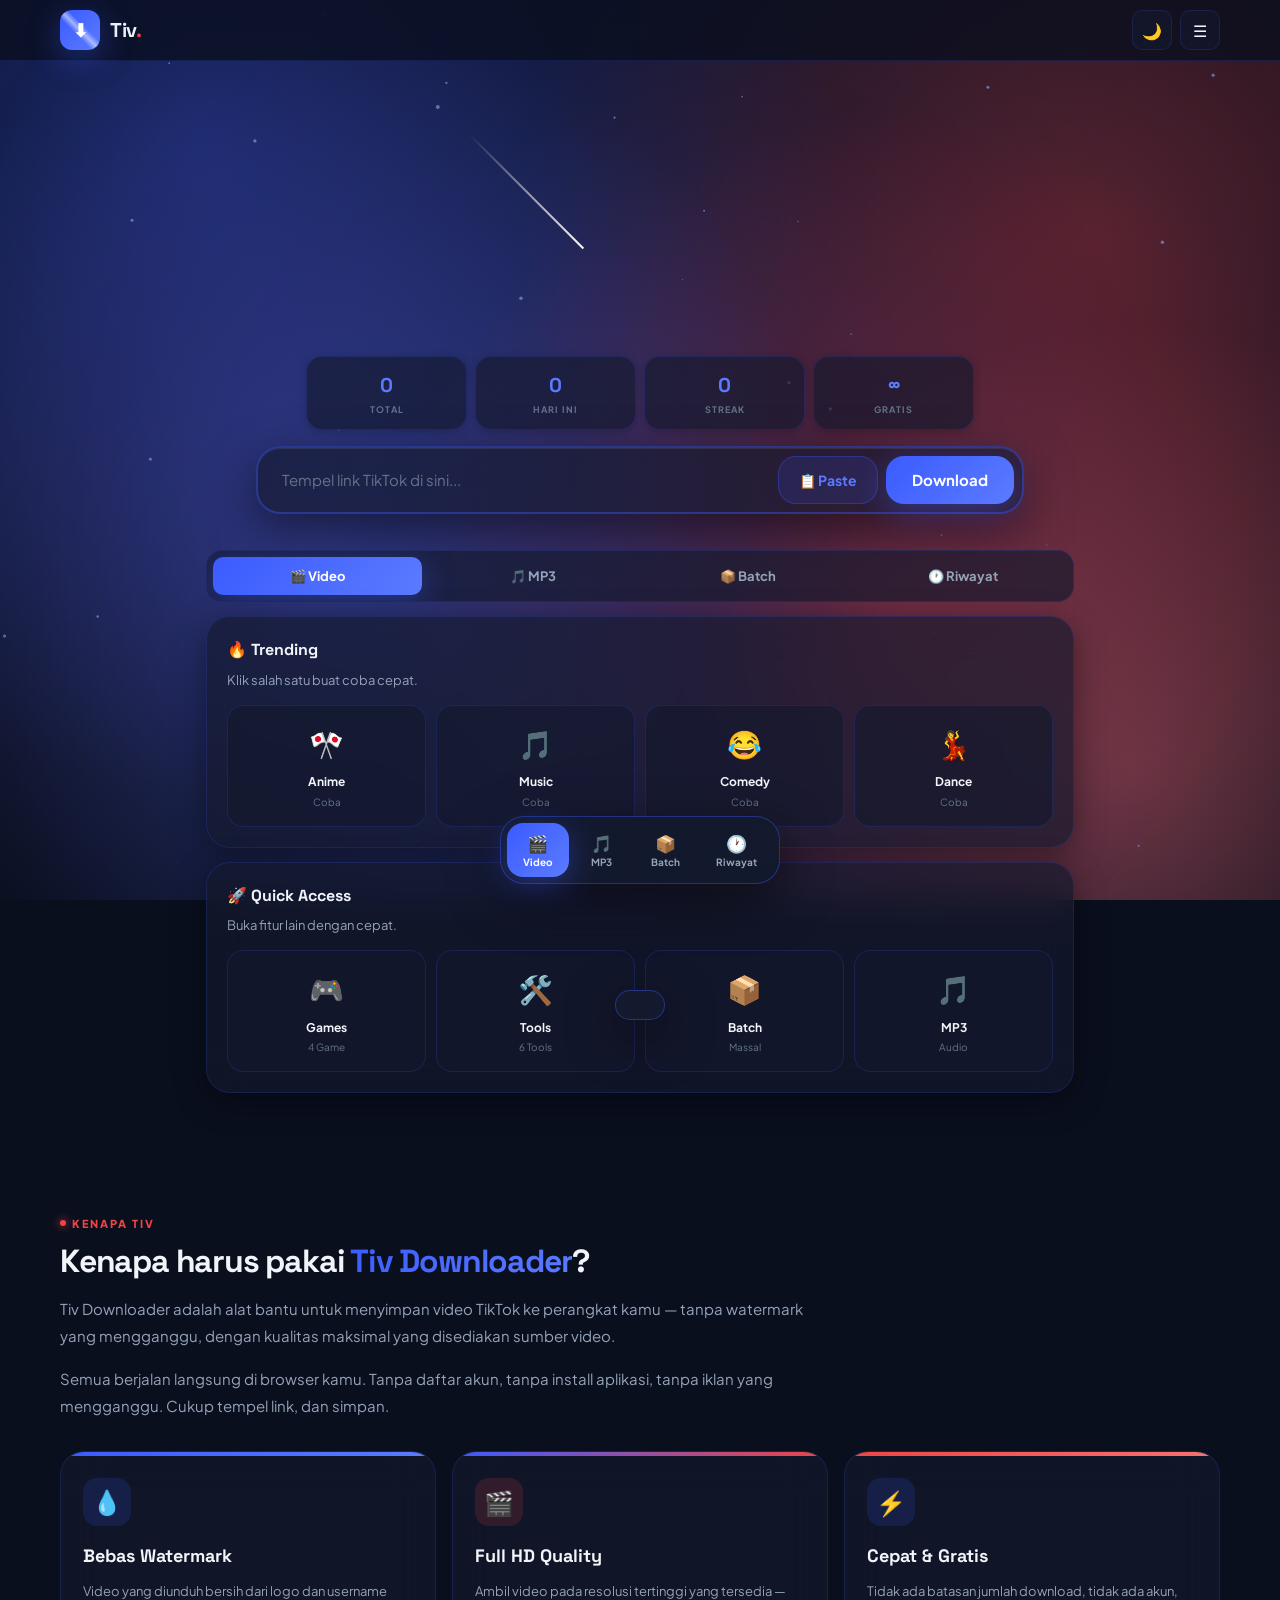
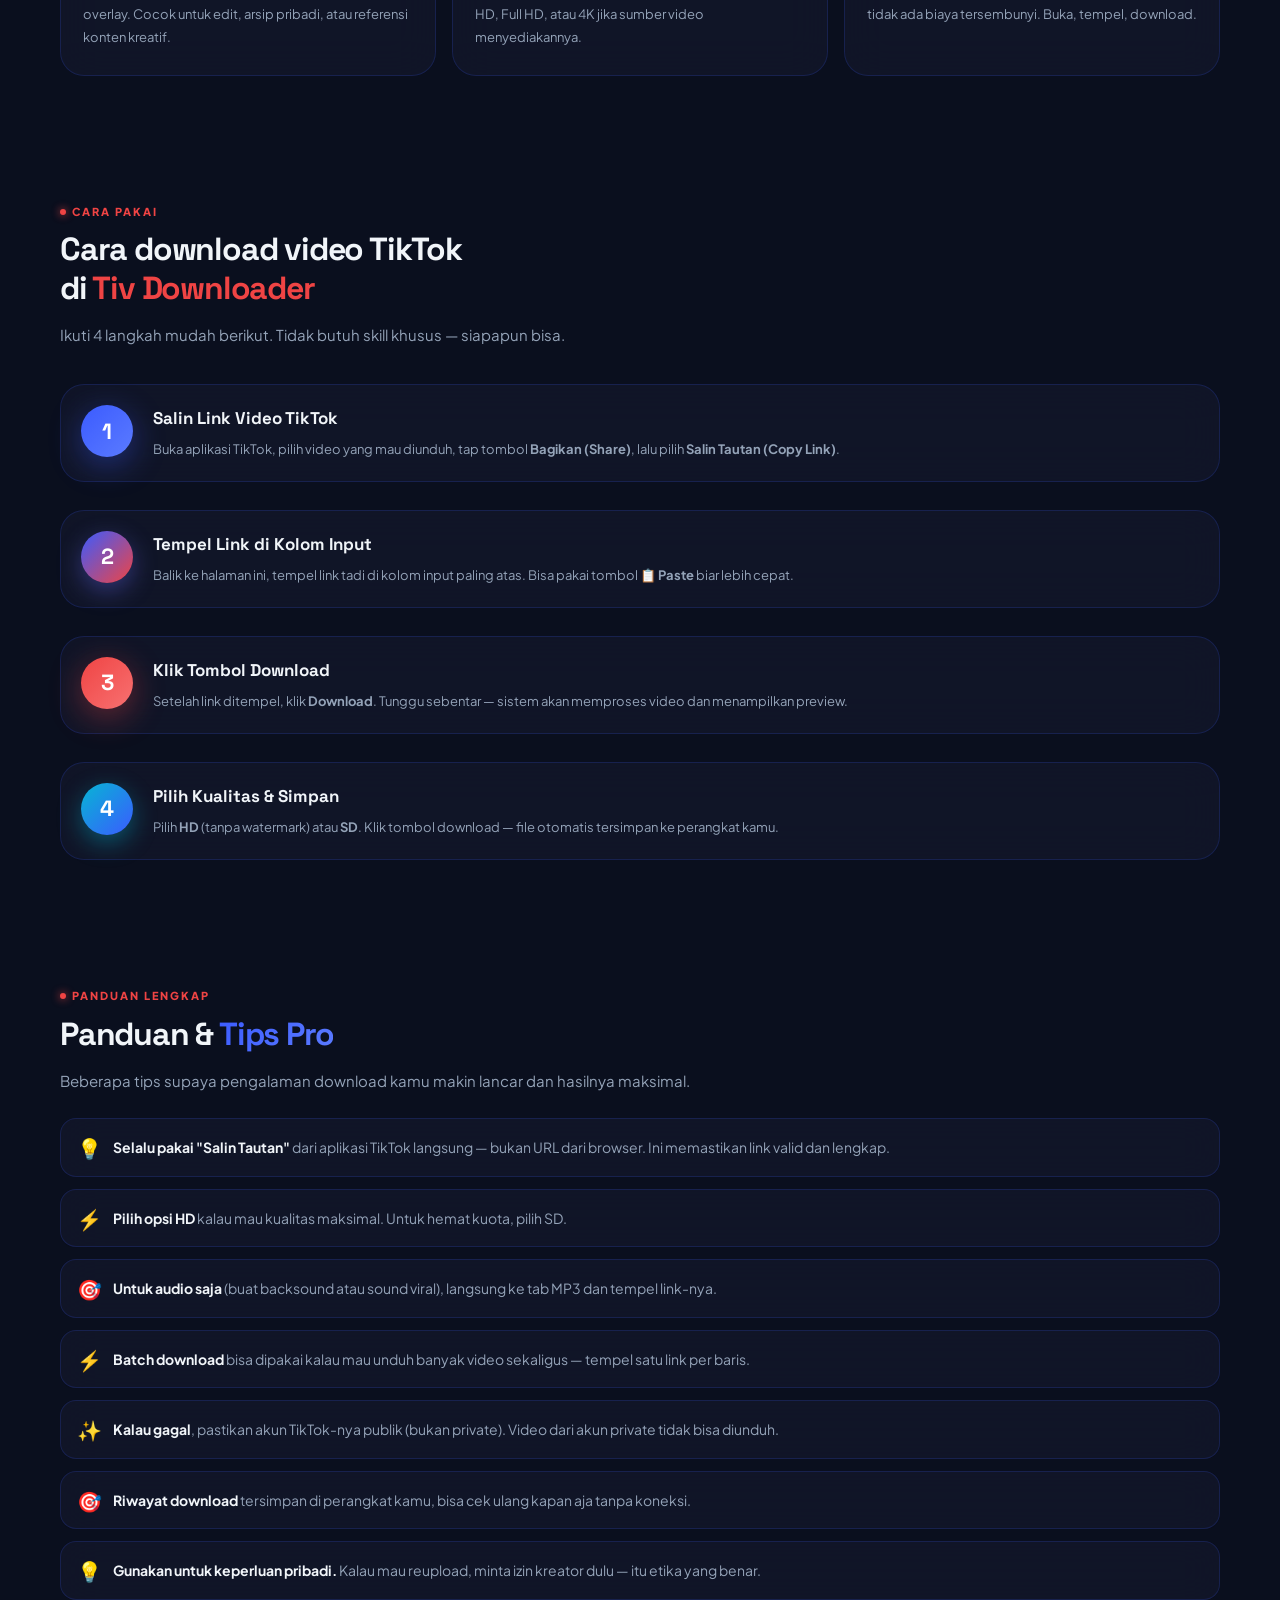
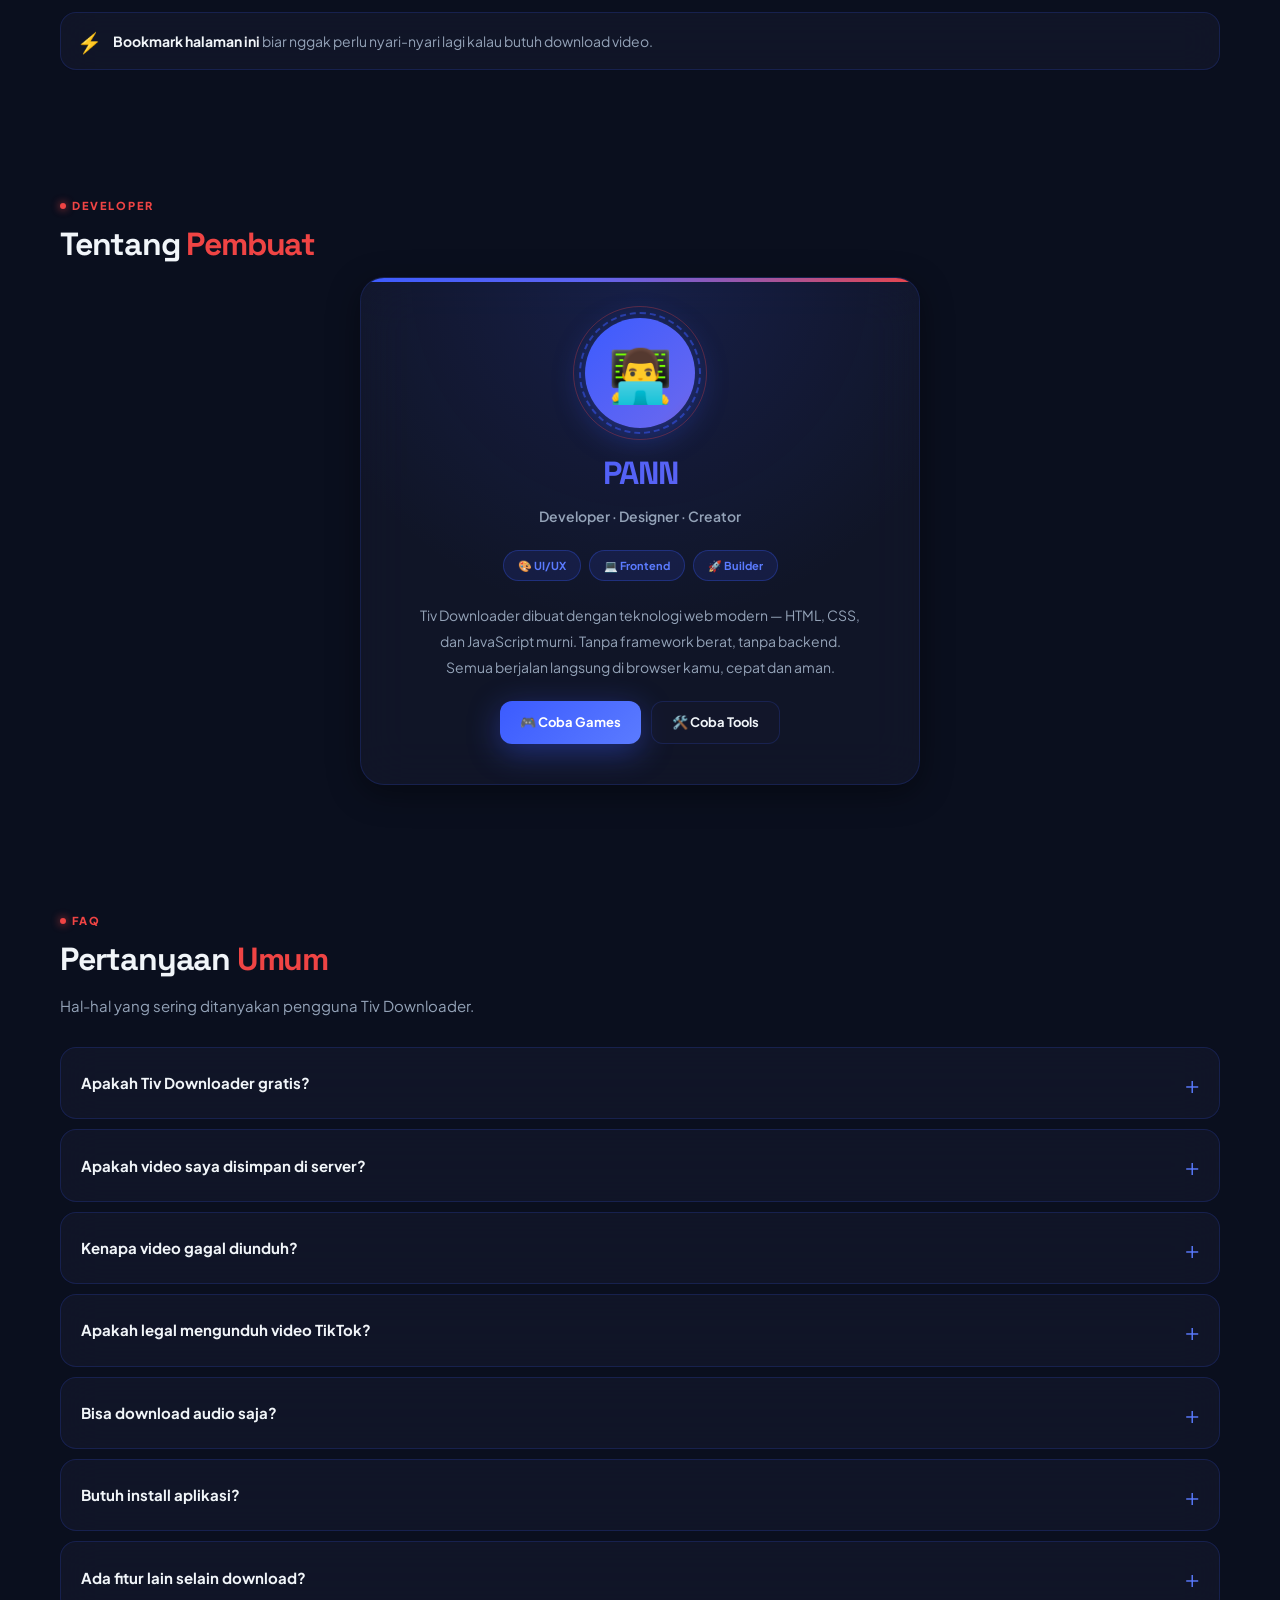
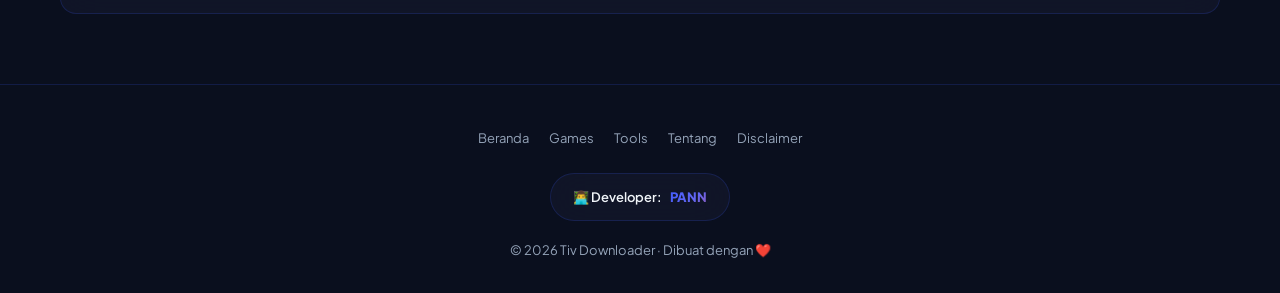
==== commit 47410312: "Update index.html" ====
--- a/index.html
+++ b/index.html
@@ -1,733 +1,121 @@
- <!DOCTYPE html>
+<!DOCTYPE html>
 <html lang="id">
 <head>
 <meta charset="UTF-8">
 <meta name="viewport" content="width=device-width, initial-scale=1.0, viewport-fit=cover">
 <meta name="theme-color" content="#0a0f1e">
-<meta name="description" content="Tiv Downloader — Download video TikTok Full HD tanpa watermark, MP3, slide foto. Gratis, cepat, tanpa login. By PANN.">
-<meta name="keywords" content="download tiktok, tiktok tanpa watermark, tiktok downloader, tiktok mp3, tiktok hd, tiv downloader">
+<meta name="description" content="Tiv Downloader — Download video TikTok Full HD tanpa watermark, MP3, slide foto. Gratis, cepat, tanpa login.">
+<meta name="keywords" content="download tiktok, tiktok tanpa watermark, tiktok downloader, tiktok mp3, tiktok hd">
 <meta name="author" content="PANN">
 <meta name="robots" content="index, follow">
 
-<!-- Open Graph -->
 <meta property="og:type" content="website">
 <meta property="og:title" content="Tiv Downloader — Download TikTok Tanpa Watermark HD">
-<meta property="og:description" content="Download video TikTok tanpa watermark, Full HD. Gratis, cepat, tanpa login. By PANN.">
-<meta property="og:image" content="data:image/svg+xml,<svg xmlns='http://www.w3.org/2000/svg' viewBox='0 0 1200 630'><rect width='1200' height='630' fill='%230a0f1e'/><text x='600' y='300' font-size='80' fill='%233b5bff' text-anchor='middle' font-family='sans-serif' font-weight='bold'>Tiv Downloader</text><text x='600' y='380' font-size='36' fill='%23ef4444' text-anchor='middle' font-family='sans-serif'>Download TikTok Tanpa Watermark</text></svg>">
-<meta property="og:url" content="https://reptilia06478-collab.github.io/Tivdownloadloader/">
-
-<!-- Twitter Card -->
+<meta property="og:description" content="Download video TikTok tanpa watermark, Full HD. Gratis, cepat, tanpa login.">
+<meta property="og:image" content="data:image/svg+xml,<svg xmlns='http://www.w3.org/2000/svg' viewBox='0 0 1200 630'><rect width='1200' height='630' fill='%230a0f1e'/><text x='600' y='300' font-size='90' fill='%233b5bff' text-anchor='middle' font-family='sans-serif' font-weight='bold'>Tiv Downloader</text><text x='600' y='390' font-size='38' fill='%23ef4444' text-anchor='middle' font-family='sans-serif'>Download TikTok Tanpa Watermark</text></svg>">
+
 <meta name="twitter:card" content="summary_large_image">
 <meta name="twitter:title" content="Tiv Downloader — Download TikTok Tanpa Watermark HD">
-<meta name="twitter:description" content="Download video TikTok tanpa watermark, Full HD. Gratis, cepat, tanpa login. By PANN.">
-
-<link rel="canonical" href="https://reptilia06478-collab.github.io/Tivdownloadloader/">
-
-<title>Tiv Downloader — Download TikTok Tanpa Watermark HD · by PANN</title>
-<link rel="icon" href="data:image/svg+xml,<svg xmlns='http://www.w3.org/2000/svg' viewBox='0 0 100 100'><rect width='100' height='100' rx='20' fill='%233b5bff'/><text x='50' y='68' font-size='60' text-anchor='middle' fill='white' font-family='sans-serif' font-weight='bold'>T</text></svg>">
-<link rel="apple-touch-icon" href="data:image/svg+xml,<svg xmlns='http://www.w3.org/2000/svg' viewBox='0 0 180 180'><rect width='180' height='180' rx='40' fill='%233b5bff'/><text x='90' y='120' font-size='110' text-anchor='middle' fill='white' font-family='sans-serif' font-weight='bold'>T</text></svg>">
+<meta name="twitter:description" content="Download video TikTok tanpa watermark, Full HD. Gratis, cepat, tanpa login.">
+
+<title>Tiv Downloader — Download TikTok Tanpa Watermark HD</title>
+<link rel="icon" href="data:image/svg+xml,<svg xmlns='http://www.w3.org/2000/svg' viewBox='0 0 100 100'><rect width='100' height='100' rx='20' fill='%233b5bff'/><text x='50' y='70' font-size='60' text-anchor='middle' fill='white' font-family='sans-serif' font-weight='bold'>T</text></svg>">
+<link rel="apple-touch-icon" href="data:image/svg+xml,<svg xmlns='http://www.w3.org/2000/svg' viewBox='0 0 180 180'><rect width='180' height='180' rx='40' fill='%233b5bff'/><text x='90' y='122' font-size='110' text-anchor='middle' fill='white' font-family='sans-serif' font-weight='bold'>T</text></svg>">
 <link rel="manifest" href="manifest.json">
 <link rel="preconnect" href="https://fonts.googleapis.com">
 <link rel="preconnect" href="https://fonts.gstatic.com" crossorigin>
 <link href="https://fonts.googleapis.com/css2?family=Plus+Jakarta+Sans:wght@400;500;600;700;800&family=Space+Grotesk:wght@500;700&family=JetBrains+Mono:wght@500&display=swap" rel="stylesheet">
-<style>
-  * { margin: 0; padding: 0; box-sizing: border-box; -webkit-tap-highlight-color: transparent; }
-  :root {
-    --bg: #0a0f1e;
-    --card: rgba(20, 26, 45, 0.6);
-    --card-solid: #141a2d;
-    --border: rgba(59, 91, 255, 0.15);
-    --border-strong: rgba(59, 91, 255, 0.3);
-    --text: #f1f5f9;
-    --text-muted: #94a3b8;
-    --text-dim: #64748b;
-    --blue: #3b5bff;
-    --blue-light: #5b7bff;
-    --red: #ef4444;
-    --red-soft: #f87171;
-    --blue-grad: linear-gradient(135deg, #3b5bff, #5b7bff);
-    --red-grad: linear-gradient(135deg, #ef4444, #f87171);
-    --mix-grad: linear-gradient(135deg, #3b5bff, #ef4444);
-    --radius: 16px;
-    --radius-lg: 24px;
-    --radius-sm: 10px;
-  }
-  html, body { height: 100%; }
-  body {
-    font-family: 'Plus Jakarta Sans', -apple-system, BlinkMacSystemFont, sans-serif;
-    background: var(--bg);
-    color: var(--text);
-    line-height: 1.6;
-    overflow-x: hidden;
-    -webkit-font-smoothing: antialiased;
-    padding-bottom: 30px;
-    transition: background 0.3s, color 0.3s;
-  }
-  body.light {
-    --bg: #f1f5f9;
-    --card: rgba(255,255,255,0.85);
-    --card-solid: #ffffff;
-    --border: rgba(59,91,255,0.15);
-    --border-strong: rgba(59,91,255,0.3);
-    --text: #0f172a;
-    --text-muted: #475569;
-    --text-dim: #94a3b8;
-  }
-  #auroraCanvas, #particleCanvas, #starCanvas {
-    position: fixed; inset: 0; z-index: 0; pointer-events: none;
-  }
-  body::before {
-    content: ''; position: fixed; inset: 0;
-    background:
-      radial-gradient(ellipse at 20% 0%, rgba(59,91,255,0.25), transparent 50%),
-      radial-gradient(ellipse at 80% 100%, rgba(239,68,68,0.18), transparent 50%);
-    z-index: 0; pointer-events: none;
-    animation: bgShift 25s ease-in-out infinite alternate;
-  }
-  body.light::before { opacity: 0.3; }
-  @keyframes bgShift { 0% { filter: hue-rotate(0deg); } 100% { filter: hue-rotate(20deg); } }
-
-  .container { max-width: 900px; margin: 0 auto; padding: 20px 16px 40px; position: relative; z-index: 2; }
-  .container-wide { max-width: 1100px; margin: 0 auto; padding: 0 20px; position: relative; z-index: 2; }
-
-  /* NAVBAR */
-  .navbar {
-    position: sticky; top: 0; background: rgba(10,15,30,0.75);
-    backdrop-filter: blur(20px); -webkit-backdrop-filter: blur(20px);
-    border-bottom: 1px solid var(--border); z-index: 100; padding: 10px 0;
-  }
-  body.light .navbar { background: rgba(255,255,255,0.85); }
-  .nav-inner { max-width: 1100px; margin: 0 auto; padding: 0 20px; display: flex; justify-content: space-between; align-items: center; }
-  .nav-logo { display: flex; align-items: center; gap: 10px; text-decoration: none; color: var(--text); }
-  .nav-logo-icon {
-    width: 38px; height: 38px; border-radius: 12px;
-    background: var(--blue-grad); display: flex; align-items: center; justify-content: center;
-    color: white; font-weight: 800; font-size: 18px;
-    box-shadow: 0 4px 16px rgba(59,91,255,0.4);
-    position: relative; overflow: hidden;
-  }
-  .nav-logo-icon::after {
-    content: ''; position: absolute; inset: 0;
-    background: linear-gradient(45deg, transparent 40%, rgba(255,255,255,0.4), transparent 60%);
-    animation: shine 3s linear infinite;
-  }
-  @keyframes shine { from { transform: translateX(-100%); } to { transform: translateX(100%); } }
-  .nav-logo-text { font-family: 'Space Grotesk', sans-serif; font-weight: 700; font-size: 20px; letter-spacing: -0.5px; }
-  .nav-logo-text .red { color: var(--red); }
-  .nav-actions { display: flex; gap: 8px; align-items: center; }
-  .nav-icon-btn {
-    width: 38px; height: 38px; background: rgba(20,26,45,0.7);
-    border: 1px solid var(--border); border-radius: 10px;
-    color: var(--text); cursor: pointer;
-    display: flex; align-items: center; justify-content: center;
-    font-size: 15px; transition: all 0.2s; font-family: inherit;
-  }
-  body.light .nav-icon-btn { background: rgba(255,255,255,0.8); }
-  .nav-icon-btn:hover { border-color: var(--blue); transform: translateY(-1px); }
-
-  /* HERO */
-  .hero { text-align: center; padding: 32px 20px 20px; animation: slideUp 0.8s ease-out; }
-  @keyframes slideUp { from { opacity: 0; transform: translateY(30px); } to { opacity: 1; transform: translateY(0); } }
-  .hero-label {
-    display: inline-flex; align-items: center; gap: 6px;
-    padding: 6px 14px; background: rgba(59,91,255,0.15);
-    border: 1px solid rgba(59,91,255,0.3); border-radius: 20px;
-    font-size: 11px; font-weight: 700; color: var(--blue-light);
-    text-transform: uppercase; letter-spacing: 1.5px; margin-bottom: 16px;
-  }
-  .hero-label::before {
-    content: ''; width: 6px; height: 6px; border-radius: 50%;
-    background: var(--blue-light); box-shadow: 0 0 10px var(--blue-light);
-    animation: pulse 1.5s ease-in-out infinite;
-  }
-  @keyframes pulse { 0%,100% { opacity: 1; transform: scale(1); } 50% { opacity: 0.5; transform: scale(1.3); } }
-  .hero h1 {
-    font-family: 'Space Grotesk', sans-serif;
-    font-size: 38px; font-weight: 700; line-height: 1.15;
-    margin-bottom: 12px; letter-spacing: -1.5px;
-  }
-  .hero h1 .red { color: var(--red); }
-  .hero h1 .blue { background: var(--blue-grad); -webkit-background-clip: text; background-clip: text; -webkit-text-fill-color: transparent; }
-  .hero p { font-size: 15px; color: var(--text-muted); max-width: 640px; margin: 0 auto; }
-  @media (max-width: 640px) { .hero h1 { font-size: 28px; } .hero { padding: 24px 16px 16px; } }
-
-  /* DASHBOARD */
-  .dashboard {
-    display: grid; grid-template-columns: repeat(3, 1fr);
-    gap: 8px; max-width: 600px; margin: 0 auto 16px; padding: 0 16px;
-    animation: slideUp 0.8s ease-out 0.15s both;
-  }
-  .dash-item {
-    background: var(--card); border: 1px solid var(--border);
-    backdrop-filter: blur(20px); -webkit-backdrop-filter: blur(20px);
-    border-radius: var(--radius); padding: 10px 8px; text-align: center;
-    box-shadow: 0 4px 16px rgba(0,0,0,0.3);
-  }
-  .dash-value { font-family: 'Space Grotesk', sans-serif; font-size: 20px; font-weight: 700; color: var(--blue-light); }
-  .dash-label { font-size: 9px; color: var(--text-dim); text-transform: uppercase; letter-spacing: 1px; margin-top: 2px; font-weight: 700; }
-
-  /* INSTALL BANNER */
-  .install-banner {
-    display: none;
-    max-width: 800px;
-    margin: 0 auto 16px;
-    padding: 12px 18px;
-    background: var(--blue-grad);
-    border-radius: var(--radius);
-    color: white;
-    font-size: 13px;
-    font-weight: 700;
-    justify-content: space-between;
-    align-items: center;
-    gap: 10px;
-    box-shadow: 0 8px 24px rgba(59,91,255,0.4);
-    animation: slideDown 0.5s ease-out;
-  }
-  .install-banner.show { display: flex; }
-  .install-banner button {
-    background: rgba(255,255,255,0.25);
-    border: none; color: white;
-    padding: 8px 14px; border-radius: 10px;
-    font-size: 12px; font-weight: 700;
-    cursor: pointer; font-family: inherit;
-  }
-
-  /* DOWNLOAD BOX */
-  .download-box { max-width: 800px; margin: 0 auto 16px; padding: 0 16px; animation: slideUp 0.8s ease-out 0.1s both; }
-  .download-input-wrap {
-    display: flex; gap: 8px; background: var(--card);
-    border: 1px solid var(--border-strong); border-radius: var(--radius-lg);
-    padding: 8px; backdrop-filter: blur(20px); -webkit-backdrop-filter: blur(20px);
-    box-shadow: 0 12px 48px rgba(0,0,0,0.5), inset 0 1px 0 rgba(255,255,255,0.05);
-    transition: all 0.3s;
-  }
-  body.light .download-input-wrap { box-shadow: 0 12px 48px rgba(59,91,255,0.1); }
-  .download-input-wrap:focus-within {
-    border-color: var(--blue);
-    box-shadow: 0 12px 48px rgba(59,91,255,0.3);
-  }
-  .download-input-wrap input {
-    flex: 1; border: none; outline: none; padding: 12px 14px;
-    font-size: 15px; background: transparent; color: var(--text);
-    font-family: inherit; min-width: 0;
-  }
-  .download-input-wrap input::placeholder { color: var(--text-dim); }
-  .btn-paste {
-    padding: 12px 18px; background: rgba(59,91,255,0.15);
-    border: 1px solid rgba(59,91,255,0.3); border-radius: 18px;
-    color: var(--blue-light); font-size: 14px; font-weight: 700;
-    cursor: pointer; font-family: inherit; transition: all 0.2s; white-space: nowrap;
-  }
-  .btn-paste:hover { background: rgba(59,91,255,0.25); }
-  .btn-download-main {
-    padding: 12px 24px; background: var(--blue-grad); color: white;
-    border: none; border-radius: 18px; font-size: 15px; font-weight: 700;
-    cursor: pointer; font-family: inherit; transition: all 0.2s;
-    box-shadow: 0 4px 16px rgba(59,91,255,0.4); white-space: nowrap;
-  }
-  .btn-download-main:hover:not(:disabled) { transform: translateY(-2px); box-shadow: 0 8px 24px rgba(59,91,255,0.5); }
-  .btn-download-main:disabled { opacity: 0.6; cursor: not-allowed; }
-  @media (max-width: 600px) {
-    .download-input-wrap { flex-wrap: wrap; }
-    .download-input-wrap input { width: 100%; flex: 1 1 100%; }
-    .btn-paste, .btn-download-main { flex: 1; }
-  }
-
-  .status {
-    margin-top: 10px; padding: 12px 16px; border-radius: 12px;
-    font-size: 14px; display: none; align-items: center; gap: 8px;
-    backdrop-filter: blur(20px); -webkit-backdrop-filter: blur(20px);
-    animation: slideDown 0.3s ease-out;
-  }
-  @keyframes slideDown { from { opacity: 0; transform: translateY(-8px); } to { opacity: 1; transform: translateY(0); } }
-  .status.show { display: flex; }
-  .status.info    { background: rgba(59,91,255,0.15); color: #93b4ff; border: 1px solid rgba(59,91,255,0.3); }
-  .status.error   { background: rgba(239,68,68,0.15); color: #fca5a5; border: 1px solid rgba(239,68,68,0.3); }
-  .status.success { background: rgba(34,197,94,0.15); color: #86efac; border: 1px solid rgba(34,197,94,0.3); }
-  body.light .status.info { color: #1d4ed8; }
-  body.light .status.error { color: #b91c1c; }
-  body.light .status.success { color: #15803d; }
-
-  .spinner {
-    display: inline-block; width: 16px; height: 16px;
-    border: 2px solid rgba(255,255,255,0.3); border-top-color: white;
-    border-radius: 50%; animation: spin 0.8s linear infinite;
-  }
-  @keyframes spin { to { transform: rotate(360deg); } }
-
-  /* LOADING OVERLAY */
-  .loading-overlay {
-    position: fixed; inset: 0; background: rgba(10,15,30,0.85);
-    backdrop-filter: blur(12px); -webkit-backdrop-filter: blur(12px);
-    z-index: 500; display: none; align-items: center; justify-content: center;
-    flex-direction: column; gap: 20px; animation: fadeIn 0.3s ease-out;
-  }
-  body.light .loading-overlay { background: rgba(241,245,249,0.9); }
-  .loading-overlay.show { display: flex; }
-  @keyframes fadeIn { from { opacity: 0; } to { opacity: 1; } }
-  .loading-spinner-big {
-    width: 70px; height: 70px;
-    border: 4px solid rgba(59,91,255,0.2); border-top-color: var(--blue);
-    border-right-color: var(--red); border-radius: 50%;
-    animation: spin 1s linear infinite; position: relative;
-  }
-  .loading-spinner-big::after {
-    content: ''; position: absolute; inset: 10px;
-    border: 3px solid rgba(239,68,68,0.2); border-bottom-color: var(--red);
-    border-radius: 50%; animation: spin 1.5s linear infinite reverse;
-  }
-  .loading-text { font-family: 'JetBrains Mono', monospace; font-size: 13px; color: var(--blue-light); letter-spacing: 2px; }
-  .loading-progress { width: 260px; height: 4px; background: rgba(59,91,255,0.15); border-radius: 2px; overflow: hidden; }
-  .loading-progress-fill { height: 100%; background: var(--blue-grad); width: 0%; transition: width 0.3s; border-radius: 2px; }
-
-  /* TABS */
-  .tabs {
-    display: flex; gap: 6px; background: var(--card);
-    border: 1px solid var(--border); backdrop-filter: blur(20px); -webkit-backdrop-filter: blur(20px);
-    border-radius: var(--radius); padding: 6px; margin-bottom: 12px;
-    overflow-x: auto; scrollbar-width: none;
-  }
-  .tabs::-webkit-scrollbar { display: none; }
-  .tab {
-    flex: 1; padding: 10px 14px; background: transparent; border: none;
-    border-radius: var(--radius-sm); color: var(--text-muted);
-    font-size: 13px; font-weight: 700; cursor: pointer;
-    transition: all 0.2s; white-space: nowrap; font-family: inherit;
-  }
-  .tab.active { background: var(--blue-grad); color: white; box-shadow: 0 4px 12px rgba(59,91,255,0.4); }
-  .tab:not(.active):hover { color: var(--text); background: rgba(59,91,255,0.1); }
-
-  .panel { display: none; }
-  .panel.active { display: block; animation: fadeIn 0.3s ease-out; }
-
-  .card {
-    background: var(--card); border: 1px solid var(--border);
-    backdrop-filter: blur(20px); -webkit-backdrop-filter: blur(20px);
-    border-radius: var(--radius-lg); padding: 18px; margin-bottom: 12px;
-    box-shadow: 0 8px 32px rgba(0,0,0,0.4), inset 0 1px 0 rgba(255,255,255,0.05);
-  }
-  body.light .card { box-shadow: 0 8px 32px rgba(59,91,255,0.08); }
-  .card textarea {
-    width: 100%; min-height: 120px; padding: 14px;
-    background: rgba(10,15,30,0.6); border: 1px solid var(--border);
-    border-radius: var(--radius); color: var(--text);
-    font-family: 'JetBrains Mono', monospace; font-size: 13px;
-    line-height: 1.6; resize: vertical; outline: none; transition: border-color 0.2s;
-  }
-  body.light .card textarea { background: rgba(241,245,249,0.8); }
-  .card textarea:focus { border-color: var(--blue); }
-
-  .input-clean {
-    padding: 12px 14px; background: rgba(10,15,30,0.6);
-    border: 1px solid var(--border); border-radius: var(--radius);
-    color: var(--text); font-size: 14px; font-family: inherit;
-    outline: none; transition: border-color 0.2s;
-  }
-  body.light .input-clean { background: rgba(241,245,249,0.8); }
-  .input-clean:focus { border-color: var(--blue); }
-
-  .btn {
-    padding: 11px 20px; background: var(--blue-grad); color: white;
-    border: none; border-radius: 12px; font-size: 14px; font-weight: 700;
-    cursor: pointer; font-family: inherit; transition: all 0.2s;
-    display: inline-flex; align-items: center; justify-content: center;
-    gap: 8px; text-decoration: none;
-    box-shadow: 0 4px 12px rgba(59,91,255,0.3);
-  }
-  .btn:hover:not(:disabled) { transform: translateY(-1px); box-shadow: 0 8px 20px rgba(59,91,255,0.4); }
-  .btn:disabled { opacity: 0.5; cursor: not-allowed; }
-  .btn-red { background: var(--red-grad); box-shadow: 0 4px 12px rgba(239,68,68,0.3); }
-  .btn-red:hover:not(:disabled) { box-shadow: 0 8px 20px rgba(239,68,68,0.4); }
-  .btn-secondary {
-    background: rgba(20,26,45,0.7); color: var(--text);
-    border: 1px solid var(--border); box-shadow: none;
-  }
-  body.light .btn-secondary { background: rgba(255,255,255,0.8); }
-  .btn-secondary:hover:not(:disabled) { border-color: var(--blue); box-shadow: 0 4px 16px rgba(59,91,255,0.2); }
-  .btn-block { width: 100%; }
-  .btn-sm { padding: 7px 12px; font-size: 12px; }
-
-  /* RESULT */
-  .result {
-    background: var(--card); border: 1px solid var(--border);
-    backdrop-filter: blur(20px); -webkit-backdrop-filter: blur(20px);
-    border-radius: var(--radius-lg); overflow: hidden; margin-bottom: 12px;
-    box-shadow: 0 16px 48px rgba(0,0,0,0.5);
-    animation: revealCard 0.6s cubic-bezier(0.34, 1.56, 0.64, 1);
-  }
-  body.light .result { box-shadow: 0 16px 48px rgba(59,91,255,0.1); }
-  @keyframes revealCard { from { opacity: 0; transform: translateY(40px) scale(0.95); } to { opacity: 1; transform: translateY(0) scale(1); } }
-  .result-header { display: flex; gap: 14px; padding: 16px; border-bottom: 1px solid var(--border); align-items: center; }
-  .author-avatar {
-    width: 50px; height: 50px; border-radius: 50%;
-    background: var(--blue-grad); overflow: hidden; flex-shrink: 0;
-    display: flex; align-items: center; justify-content: center;
-    font-size: 22px; padding: 3px; box-shadow: 0 4px 16px rgba(59,91,255,0.4);
-  }
-  .author-avatar img { width: 100%; height: 100%; object-fit: cover; border-radius: 50%; }
-  .author-info { flex: 1; min-width: 0; }
-  .author-name { font-weight: 700; font-size: 15px; color: var(--blue-light); }
-  .author-desc {
-    color: var(--text-muted); font-size: 13px; margin-top: 3px;
-    display: -webkit-box; -webkit-line-clamp: 2; line-clamp: 2;
-    -webkit-box-orient: vertical; overflow: hidden;
-  }
-  .video-preview { background: #000; display: flex; justify-content: center; padding: 12px; position: relative; }
-  .video-preview video, .video-preview img { max-width: 100%; max-height: 460px; border-radius: 12px; }
-  .slideshow-nav {
-    position: absolute; bottom: 20px; left: 50%; transform: translateX(-50%);
-    display: flex; gap: 8px; background: rgba(0,0,0,0.6); backdrop-filter: blur(10px);
-    padding: 6px; border-radius: 20px;
-  }
-  .slideshow-nav button {
-    width: 32px; height: 32px; border-radius: 50%;
-    background: rgba(255,255,255,0.2); border: none;
-    color: white; font-size: 14px; cursor: pointer; font-family: inherit;
-  }
-  .slideshow-nav button:hover { background: rgba(255,255,255,0.35); }
-  .slideshow-indicator {
-    color: white; font-size: 12px; font-weight: 700;
-    display: flex; align-items: center; padding: 0 10px;
-  }
-  .stats { display: grid; grid-template-columns: repeat(4, 1fr); gap: 8px; padding: 12px; border-bottom: 1px solid var(--border); }
-  .stat { text-align: center; }
-  .stat-value { font-family: 'Space Grotesk', sans-serif; font-weight: 700; font-size: 15px; }
-  .stat-label { font-size: 10px; color: var(--text-dim); text-transform: uppercase; letter-spacing: 0.5px; margin-top: 2px; font-weight: 700; }
-  .download-section { padding: 14px 16px; display: grid; gap: 10px; }
-  .download-group-title { font-size: 11px; color: var(--text-dim); text-transform: uppercase; letter-spacing: 1px; margin-bottom: 4px; font-weight: 800; }
-  .download-row { display: grid; grid-template-columns: 1fr 1fr; gap: 10px; }
-  .actions-row { display: grid; grid-template-columns: repeat(4, 1fr); gap: 6px; padding: 0 16px 16px; }
-  .actions-row .btn { padding: 10px 6px; font-size: 11px; }
-  @media (max-width: 480px) { .actions-row { grid-template-columns: 1fr 1fr; } }
-
-  /* BATCH */
-  .batch-list { display: grid; gap: 10px; margin-top: 12px; }
-  .batch-item {
-    background: var(--card); border: 1px solid var(--border);
-    backdrop-filter: blur(20px); -webkit-backdrop-filter: blur(20px);
-    border-radius: var(--radius); padding: 12px;
-    display: flex; gap: 12px; align-items: center;
-    animation: revealCard 0.4s cubic-bezier(0.34, 1.56, 0.64, 1);
-  }
-  .batch-item-thumb {
-    width: 52px; height: 52px; border-radius: 10px;
-    background: rgba(10,15,30,0.6); overflow: hidden; flex-shrink: 0;
-    display: flex; align-items: center; justify-content: center; font-size: 20px;
-  }
-  .batch-item-thumb img { width: 100%; height: 100%; object-fit: cover; }
-  .batch-item-info { flex: 1; min-width: 0; }
-  .batch-item-title { font-size: 13px; font-weight: 600; overflow: hidden; text-overflow: ellipsis; white-space: nowrap; }
-  .batch-item-status { font-size: 11px; color: var(--text-muted); margin-top: 3px; }
-  .batch-item-status.ok { color: #86efac; }
-  .batch-item-status.err { color: #fca5a5; }
-  .batch-progress {
-    display: flex; align-items: center; gap: 10px; margin-bottom: 12px;
-    padding: 10px 14px; background: rgba(59,91,255,0.1);
-    border-radius: 12px; font-size: 13px; font-weight: 600;
-  }
-  .batch-progress-bar { flex: 1; height: 6px; background: rgba(59,91,255,0.2); border-radius: 3px; overflow: hidden; }
-  .batch-progress-fill { height: 100%; background: var(--blue-grad); width: 0%; transition: width 0.3s; }
-
-  /* HISTORY */
-  .history-list { display: grid; gap: 10px; }
-  .history-item {
-    background: rgba(20,26,45,0.7); border: 1px solid var(--border);
-    backdrop-filter: blur(20px); -webkit-backdrop-filter: blur(20px);
-    border-radius: var(--radius); padding: 12px;
-    display: flex; gap: 12px; align-items: center; font-size: 13px;
-    transition: all 0.3s;
-  }
-  body.light .history-item { background: rgba(255,255,255,0.8); }
-  .history-item:hover { border-color: var(--border-strong); transform: translateX(4px); }
-  .history-item-info { flex: 1; min-width: 0; }
-  .history-item-title { font-weight: 600; overflow: hidden; text-overflow: ellipsis; white-space: nowrap; }
-  .history-item-date { font-size: 11px; color: var(--text-dim); margin-top: 3px; }
-  .empty-state { text-align: center; padding: 40px 20px; color: var(--text-muted); }
-  .empty-state-icon { font-size: 56px; margin-bottom: 14px; opacity: 0.4; }
-  .empty-state-text { font-size: 14px; }
-  .history-toolbar {
-    display: flex; gap: 8px; margin-bottom: 12px; flex-wrap: wrap;
-  }
-  .history-toolbar .input-clean { flex: 1; min-width: 150px; font-size: 13px; padding: 9px 12px; }
-  .filter-chips { display: flex; gap: 6px; margin-bottom: 12px; flex-wrap: wrap; }
-  .filter-chip {
-    padding: 6px 12px; border-radius: 20px;
-    background: var(--card); border: 1px solid var(--border);
-    color: var(--text-muted); font-size: 12px; font-weight: 600;
-    cursor: pointer; font-family: inherit; transition: all 0.2s;
-  }
-  .filter-chip.active { background: var(--blue-grad); color: white; border-color: transparent; }
-
-  /* TRENDING */
-  .trending-grid { display: grid; grid-template-columns: repeat(4, 1fr); gap: 10px; margin-top: 12px; }
-  @media (max-width: 600px) { .trending-grid { grid-template-columns: repeat(2, 1fr); } }
-  .trending-item {
-    background: rgba(20,26,45,0.7); border: 1px solid var(--border);
-    border-radius: var(--radius); padding: 14px 10px; cursor: pointer;
-    transition: all 0.3s; text-align: center;
-  }
-  body.light .trending-item { background: rgba(255,255,255,0.8); }
-  .trending-item:hover { transform: translateY(-3px); border-color: var(--blue); box-shadow: 0 8px 24px rgba(59,91,255,0.2); }
-  .trending-emoji { font-size: 26px; margin-bottom: 6px; }
-  .trending-title { font-size: 12px; font-weight: 700; }
-  .trending-sub { font-size: 10px; color: var(--text-dim); margin-top: 2px; }
-
-  /* SECTIONS */
-  section { padding: 50px 0; position: relative; z-index: 2; }
-  section.alt { background: rgba(10,15,30,0.4); }
-  body.light section.alt { background: rgba(59,91,255,0.05); }
-  .reveal { opacity: 0; transform: translateY(30px); transition: opacity 0.6s, transform 0.6s; }
-  .reveal.in { opacity: 1; transform: translateY(0); }
-  .section-label {
-    display: inline-flex; align-items: center; gap: 6px;
-    font-size: 11px; font-weight: 800; color: var(--red);
-    text-transform: uppercase; letter-spacing: 2px; margin-bottom: 10px;
-  }
-  .section-label::before {
-    content: ''; width: 6px; height: 6px; border-radius: 50%;
-    background: var(--red); box-shadow: 0 0 8px var(--red);
-  }
-  .section-title {
-    font-family: 'Space Grotesk', sans-serif;
-    font-size: 28px; font-weight: 700; line-height: 1.2;
-    margin-bottom: 14px; letter-spacing: -1px;
-  }
-  .section-title .blue { background: var(--blue-grad); -webkit-background-clip: text; background-clip: text; -webkit-text-fill-color: transparent; }
-  .section-title .red { color: var(--red); }
-  .section-desc { color: var(--text-muted); font-size: 14px; line-height: 1.8; margin-bottom: 14px; max-width: 720px; }
-  @media (max-width: 640px) { .section-title { font-size: 22px; } section { padding: 36px 0; } }
-
-  /* FEATURE CARDS */
-  .feature-cards { display: grid; grid-template-columns: repeat(3, 1fr); gap: 14px; margin-top: 28px; }
-  @media (max-width: 800px) { .feature-cards { grid-template-columns: 1fr; } }
-  .feature-card {
-    background: var(--card); border: 1px solid var(--border);
-    backdrop-filter: blur(20px); -webkit-backdrop-filter: blur(20px);
-    border-radius: var(--radius-lg); padding: 24px 20px;
-    transition: all 0.3s; position: relative; overflow: hidden;
-  }
-  .feature-card::before { content: ''; position: absolute; top: 0; left: 0; right: 0; height: 3px; background: var(--blue-grad); }
-  .feature-card:nth-child(2)::before { background: var(--mix-grad); }
-  .feature-card:nth-child(3)::before { background: var(--red-grad); }
-  .feature-card:hover { transform: translateY(-4px); box-shadow: 0 16px 48px rgba(59,91,255,0.25); border-color: var(--border-strong); }
-  .feature-icon {
-    width: 44px; height: 44px; border-radius: 14px;
-    background: rgba(59,91,255,0.15); display: flex; align-items: center;
-    justify-content: center; font-size: 22px; margin-bottom: 14px;
-  }
-  .feature-card:nth-child(2) .feature-icon { background: rgba(239,68,68,0.15); }
-  .feature-card h3 { font-family: 'Space Grotesk', sans-serif; font-size: 17px; font-weight: 700; margin-bottom: 8px; }
-  .feature-card p { font-size: 13px; color: var(--text-muted); line-height: 1.7; }
-
-  /* STEPS */
-  .steps { display: grid; gap: 24px; margin-top: 32px; }
-  .step { display: flex; gap: 18px; align-items: flex-start; }
-  .step-number {
-    width: 48px; height: 48px; border-radius: 50%;
-    background: var(--blue-grad); color: white;
-    font-family: 'Space Grotesk', sans-serif; font-size: 20px; font-weight: 700;
-    display: flex; align-items: center; justify-content: center;
-    flex-shrink: 0; box-shadow: 0 8px 24px rgba(59,91,255,0.4);
-  }
-  .step:nth-child(2) .step-number { background: var(--mix-grad); }
-  .step:nth-child(3) .step-number { background: var(--red-grad); }
-  .step-content h3 { font-family: 'Space Grotesk', sans-serif; font-size: 17px; font-weight: 700; margin-bottom: 6px; }
-  .step-content p { font-size: 13px; color: var(--text-muted); line-height: 1.7; }
-
-  /* TIPS */
-  .tips-list { list-style: none; margin-top: 20px; }
-  .tips-list li {
-    padding: 12px 0 12px 30px; position: relative;
-    font-size: 13px; color: var(--text-muted); line-height: 1.7;
-    border-bottom: 1px solid var(--border);
-  }
-  .tips-list li:last-child { border-bottom: none; }
-  .tips-list li::before {
-    content: ''; position: absolute; left: 0; top: 20px;
-    width: 8px; height: 8px; border-radius: 50%;
-    background: var(--blue-grad); box-shadow: 0 0 10px rgba(59,91,255,0.6);
-  }
-  .tips-list li strong { color: var(--text); }
-
-  /* FAQ */
-  .faq-item {
-    background: var(--card); border: 1px solid var(--border);
-    backdrop-filter: blur(20px); -webkit-backdrop-filter: blur(20px);
-    border-radius: var(--radius); margin-bottom: 10px;
-    overflow: hidden; transition: border-color 0.3s;
-  }
-  .faq-item:hover { border-color: var(--border-strong); }
-  .faq-q {
-    padding: 14px 18px; font-size: 14px; font-weight: 700;
-    cursor: pointer; display: flex; justify-content: space-between;
-    align-items: center; transition: background 0.3s; font-family: inherit;
-  }
-  .faq-q::after { content: '+'; font-size: 22px; color: var(--blue-light); transition: transform 0.3s; font-weight: 400; }
-  .faq-item.open .faq-q::after { transform: rotate(45deg); color: var(--red); }
-  .faq-a {
-    max-height: 0; overflow: hidden;
-    transition: max-height 0.3s, padding 0.3s;
-    font-size: 13px; color: var(--text-muted); line-height: 1.8; padding: 0 18px;
-  }
-  .faq-item.open .faq-a { max-height: 300px; padding: 0 18px 16px; }
-
-  /* ABOUT DEV */
-  .dev-card {
-    background: var(--card); border: 1px solid var(--border);
-    backdrop-filter: blur(20px); -webkit-backdrop-filter: blur(20px);
-    border-radius: var(--radius-lg); padding: 32px 24px;
-    text-align: center; max-width: 500px; margin: 0 auto;
-    position: relative; overflow: hidden;
-  }
-  .dev-card::before {
-    content: ''; position: absolute; top: 0; left: 0; right: 0; height: 4px;
-    background: var(--blue-grad);
-  }
-  .dev-avatar {
-    width: 90px; height: 90px; border-radius: 50%;
-    background: var(--blue-grad); margin: 0 auto 16px;
-    display: flex; align-items: center; justify-content: center;
-    font-size: 42px; color: white;
-    box-shadow: 0 12px 40px rgba(59,91,255,0.5);
-    position: relative;
-  }
-  .dev-avatar::after {
-    content: ''; position: absolute; inset: -4px;
-    border-radius: 50%; border: 2px dashed rgba(59,91,255,0.5);
-    animation: rotate 20s linear infinite;
-  }
-  @keyframes rotate { to { transform: rotate(360deg); } }
-  .dev-name {
-    font-family: 'Space Grotesk', sans-serif;
-    font-size: 26px; font-weight: 700; margin-bottom: 6px;
-    background: var(--blue-grad); -webkit-background-clip: text;
-    background-clip: text; -webkit-text-fill-color: transparent;
-  }
-  .dev-role { font-size: 13px; color: var(--text-muted); margin-bottom: 20px; }
-  .dev-desc { font-size: 14px; color: var(--text-muted); line-height: 1.8; max-width: 380px; margin: 0 auto; }
-
-  /* FOOTER */
-  footer {
-    text-align: center; padding: 30px 20px 20px;
-    border-top: 1px solid var(--border);
-    position: relative; z-index: 2;
-    color: var(--text-muted); font-size: 12px; line-height: 2;
-  }
-  .dev-credit {
-    display: inline-flex; align-items: center; gap: 8px;
-    padding: 8px 20px; background: var(--card);
-    border: 1px solid var(--border); backdrop-filter: blur(20px); -webkit-backdrop-filter: blur(20px);
-    border-radius: 30px; font-weight: 600; color: var(--text);
-    margin: 8px 0 12px; font-size: 12px;
-  }
-  .dev-credit span {
-    background: var(--blue-grad); -webkit-background-clip: text;
-    background-clip: text; -webkit-text-fill-color: transparent; font-weight: 800;
-  }
-  footer a { color: var(--blue-light); text-decoration: none; }
-  footer a:hover { text-decoration: underline; }
-
-  /* TOAST */
-  .toast {
-    position: fixed; bottom: 20px; left: 50%;
-    transform: translateX(-50%) translateY(140px);
-    background: var(--card-solid); color: var(--text);
-    padding: 12px 22px; border-radius: 30px;
-    font-size: 13px; font-weight: 600;
-    border: 1px solid var(--border-strong);
-    box-shadow: 0 12px 40px rgba(0,0,0,0.5);
-    transition: transform 0.4s cubic-bezier(0.34, 1.56, 0.64, 1);
-    z-index: 1000; max-width: 90%; text-align: center;
-  }
-  .toast.show { transform: translateX(-50%) translateY(0); }
-
-  /* ACHIEVEMENT */
-  .achievement {
-    position: fixed; top: 70px; left: 50%;
-    transform: translateX(-50%) translateY(-200px);
-    background: linear-gradient(135deg, #3b5bff, #ef4444);
-    color: white; padding: 14px 22px; border-radius: 20px;
-    font-size: 13px; font-weight: 700;
-    box-shadow: 0 12px 40px rgba(59,91,255,0.5);
-    z-index: 1001; display: flex; align-items: center; gap: 10px;
-    transition: transform 0.5s cubic-bezier(0.34, 1.56, 0.64, 1);
-    max-width: 90%;
-  }
-  .achievement.show { transform: translateX(-50%) translateY(0); }
-  .achievement-icon { font-size: 22px; }
-
-  /* CONFETTI */
-  .confetti { position: fixed; width: 10px; height: 10px; z-index: 999; pointer-events: none; animation: confettiFall linear forwards; }
-  @keyframes confettiFall { to { transform: translateY(100vh) rotate(720deg); opacity: 0; } }
-
-  /* BOTTOM NAV */
-  .bottom-nav {
-    position: fixed; bottom: 16px; left: 50%; transform: translateX(-50%);
-    background: rgba(20,26,45,0.92);
-    border: 1px solid var(--border-strong);
-    backdrop-filter: blur(30px); -webkit-backdrop-filter: blur(30px);
-    border-radius: 24px; padding: 6px; display: flex; gap: 4px;
-    z-index: 100; box-shadow: 0 12px 40px rgba(0,0,0,0.5);
-    transition: transform 0.4s cubic-bezier(0.34, 1.56, 0.64, 1);
-  }
-  body.light .bottom-nav { background: rgba(255,255,255,0.95); }
-  .bottom-nav.hide { transform: translateX(-50%) translateY(120px); }
-  .nav-item {
-    padding: 8px 14px; border-radius: 16px;
-    background: transparent; border: none;
-    color: var(--text-muted); font-size: 10px;
-    font-weight: 700; cursor: pointer; font-family: inherit;
-    transition: all 0.3s; display: flex; flex-direction: column;
-    align-items: center; gap: 2px; min-width: 54px;
-  }
-  .nav-item.active { background: var(--blue-grad); color: white; box-shadow: 0 4px 16px rgba(59,91,255,0.4); }
-  .nav-item-icon { font-size: 16px; }
-
-  /* KEYBOARD HINT */
-  .kbd-hint {
-    text-align: center; font-size: 11px; color: var(--text-dim);
-    margin-top: 8px;
-  }
-  .kbd-hint kbd {
-    background: var(--card); border: 1px solid var(--border);
-    border-radius: 4px; padding: 1px 6px; font-family: monospace;
-    font-size: 10px; color: var(--text-muted);
-  }
-
-  @media (max-width: 480px) {
-    .container { padding: 16px 12px 40px; }
-    .nav-logo-text { font-size: 18px; }
-    .download-row { grid-template-columns: 1fr; }
-    .stats { grid-template-columns: repeat(2, 1fr); }
-    .step { flex-direction: column; align-items: center; text-align: center; }
-  }
-</style>
+<link rel="stylesheet" href="style.css">
 </head>
 <body>
 
 <canvas id="auroraCanvas"></canvas>
+<canvas id="meshCanvas"></canvas>
 <canvas id="particleCanvas"></canvas>
 <canvas id="starCanvas"></canvas>
 
 <!-- NAVBAR -->
 <nav class="navbar">
   <div class="nav-inner">
-    <a href="#" class="nav-logo" onclick="switchTab('video'); return false;">
+    <a href="index.html" class="nav-logo">
       <div class="nav-logo-icon">⬇</div>
       <div class="nav-logo-text">Tiv<span class="red">.</span></div>
     </a>
     <div class="nav-actions">
       <button class="nav-icon-btn" id="themeBtn" onclick="toggleTheme()" title="Ganti tema">🌙</button>
-      <button class="nav-icon-btn" onclick="openModal('aboutModal')" title="Tentang">ℹ️</button>
+      <button class="nav-icon-btn" id="menuBtn" onclick="openDrawer()" title="Menu">☰</button>
     </div>
   </div>
 </nav>
+
+<!-- DRAWER MENU -->
+<div class="drawer-backdrop" id="drawerBackdrop" onclick="closeDrawer()"></div>
+<aside class="drawer" id="drawer">
+  <div class="drawer-header">
+    <div class="drawer-title">Menu</div>
+    <button class="drawer-close" onclick="closeDrawer()">✕</button>
+  </div>
+
+  <div class="drawer-section">
+    <div class="drawer-section-title">Navigasi</div>
+    <a href="index.html" class="drawer-link">
+      <span class="drawer-link-icon">🏠</span><span>Beranda</span>
+    </a>
+    <a href="games.html" class="drawer-link">
+      <span class="drawer-link-icon">🎮</span><span>Games</span>
+      <span class="drawer-link-badge">4</span>
+    </a>
+    <a href="tools.html" class="drawer-link">
+      <span class="drawer-link-icon">🛠️</span><span>Tools</span>
+      <span class="drawer-link-badge">6</span>
+    </a>
+  </div>
+
+  <div class="drawer-section">
+    <div class="drawer-section-title">Fitur Download</div>
+    <a href="#" class="drawer-link" onclick="closeDrawer(); switchTab('video'); return false;">
+      <span class="drawer-link-icon">🎬</span><span>Video TikTok</span>
+    </a>
+    <a href="#" class="drawer-link" onclick="closeDrawer(); switchTab('audio'); return false;">
+      <span class="drawer-link-icon">🎵</span><span>MP3 Audio</span>
+    </a>
+    <a href="#" class="drawer-link" onclick="closeDrawer(); switchTab('batch'); return false;">
+      <span class="drawer-link-icon">📦</span><span>Batch Download</span>
+    </a>
+    <a href="#" class="drawer-link" onclick="closeDrawer(); switchTab('history'); return false;">
+      <span class="drawer-link-icon">🕐</span><span>Riwayat</span>
+    </a>
+  </div>
+
+  <div class="drawer-section">
+    <div class="drawer-section-title">Info</div>
+    <a href="#" class="drawer-link" onclick="closeDrawer(); openModal('aboutModal'); return false;">
+      <span class="drawer-link-icon">ℹ️</span><span>Tentang</span>
+    </a>
+    <a href="#" class="drawer-link" onclick="closeDrawer(); openModal('disclaimerModal'); return false;">
+      <span class="drawer-link-icon">⚠️</span><span>Disclaimer</span>
+    </a>
+  </div>
+
+  <div class="drawer-section">
+    <div class="drawer-section-title">Pengaturan</div>
+    <a href="#" class="drawer-link" onclick="closeDrawer(); toggleTheme(); return false;">
+      <span class="drawer-link-icon">🌓</span><span>Ganti Tema</span>
+    </a>
+  </div>
+</aside>
 
 <!-- HERO -->
 <div class="hero">
   <div class="hero-label">Free · No Login · By PANN</div>
-  <h1>Download TikTok<br><span class="red">Tanpa Watermark</span> <span class="blue">Full HD</span></h1>
+  <h1>Download TikTok<br><span class="red">Tanpa Watermark</span> <span class="shine">Full HD</span></h1>
   <p>Tempel link TikTok, ambil video HD-nya, atau ekstrak audio MP3-nya. Gratis, cepat, tanpa daftar akun.</p>
+  <div class="hero-stats">
+    <span>⚡ <strong>Cepat</strong></span>
+    <span>💧 <strong>Tanpa Watermark</strong></span>
+    <span>🎬 <strong>HD Quality</strong></span>
+    <span>🆓 <strong>Gratis</strong></span>
+  </div>
 </div>
 
 <!-- INSTALL BANNER -->
@@ -741,6 +129,7 @@
   <div class="dash-item"><div class="dash-value" id="statTotal">0</div><div class="dash-label">Total</div></div>
   <div class="dash-item"><div class="dash-value" id="statToday">0</div><div class="dash-label">Hari Ini</div></div>
   <div class="dash-item"><div class="dash-value" id="statStreak">0</div><div class="dash-label">Streak</div></div>
+  <div class="dash-item"><div class="dash-value">∞</div><div class="dash-label">Gratis</div></div>
 </div>
 
 <!-- DOWNLOAD BOX -->
@@ -751,10 +140,9 @@
     <button class="btn-download-main" id="fetchBtn" onclick="handleFetch()">Download</button>
   </div>
   <div class="status" id="status"></div>
-  <div class="kbd-hint">💡 Tip: pakai <kbd>Ctrl</kbd>+<kbd>V</kbd> di mana aja buat auto-fetch</div>
-</div>
-
-<!-- TABS + PANELS -->
+</div>
+
+<!-- TABS -->
 <div class="container">
   <div class="tabs">
     <button class="tab active" data-tab="video" onclick="switchTab('video')">🎬 Video</button>
@@ -763,24 +151,72 @@
     <button class="tab" data-tab="history" onclick="switchTab('history')">🕐 Riwayat</button>
   </div>
 
+  <!-- PANEL: VIDEO -->
   <div class="panel active" id="panel-video">
     <div id="resultContainer"></div>
+
+    <!-- TRENDING -->
     <div class="card">
-      <div style="font-size: 15px; font-weight: 700; margin-bottom: 4px;">🔥 Trending</div>
-      <p style="font-size: 12px; color: var(--text-muted); margin-bottom: 4px;">Klik salah satu buat coba cepat.</p>
+      <div class="card-title">🔥 Trending</div>
+      <div class="card-desc">Klik salah satu buat coba cepat.</div>
       <div class="trending-grid">
-        <div class="trending-item" onclick="fillTrending('anime')"><div class="trending-emoji">🎌</div><div class="trending-title">Anime</div><div class="trending-sub">Coba</div></div>
-        <div class="trending-item" onclick="fillTrending('music')"><div class="trending-emoji">🎵</div><div class="trending-title">Music</div><div class="trending-sub">Coba</div></div>
-        <div class="trending-item" onclick="fillTrending('comedy')"><div class="trending-emoji">😂</div><div class="trending-title">Comedy</div><div class="trending-sub">Coba</div></div>
-        <div class="trending-item" onclick="fillTrending('dance')"><div class="trending-emoji">💃</div><div class="trending-title">Dance</div><div class="trending-sub">Coba</div></div>
-      </div>
-    </div>
-  </div>
-
+        <div class="trending-item" onclick="fillTrending('anime')">
+          <div class="trending-emoji">🎌</div>
+          <div class="trending-title">Anime</div>
+          <div class="trending-sub">Coba</div>
+        </div>
+        <div class="trending-item" onclick="fillTrending('music')">
+          <div class="trending-emoji">🎵</div>
+          <div class="trending-title">Music</div>
+          <div class="trending-sub">Coba</div>
+        </div>
+        <div class="trending-item" onclick="fillTrending('comedy')">
+          <div class="trending-emoji">😂</div>
+          <div class="trending-title">Comedy</div>
+          <div class="trending-sub">Coba</div>
+        </div>
+        <div class="trending-item" onclick="fillTrending('dance')">
+          <div class="trending-emoji">💃</div>
+          <div class="trending-title">Dance</div>
+          <div class="trending-sub">Coba</div>
+        </div>
+      </div>
+    </div>
+
+    <!-- QUICK LINKS -->
+    <div class="card">
+      <div class="card-title">🚀 Quick Access</div>
+      <div class="card-desc">Buka fitur lain dengan cepat.</div>
+      <div class="trending-grid">
+        <a href="games.html" class="trending-item" style="text-decoration:none;color:inherit;">
+          <div class="trending-emoji">🎮</div>
+          <div class="trending-title">Games</div>
+          <div class="trending-sub">4 Game</div>
+        </a>
+        <a href="tools.html" class="trending-item" style="text-decoration:none;color:inherit;">
+          <div class="trending-emoji">🛠️</div>
+          <div class="trending-title">Tools</div>
+          <div class="trending-sub">6 Tools</div>
+        </a>
+        <div class="trending-item" onclick="switchTab('batch')">
+          <div class="trending-emoji">📦</div>
+          <div class="trending-title">Batch</div>
+          <div class="trending-sub">Massal</div>
+        </div>
+        <div class="trending-item" onclick="switchTab('audio')">
+          <div class="trending-emoji">🎵</div>
+          <div class="trending-title">MP3</div>
+          <div class="trending-sub">Audio</div>
+        </div>
+      </div>
+    </div>
+  </div>
+
+  <!-- PANEL: AUDIO -->
   <div class="panel" id="panel-audio">
     <div class="card">
-      <div style="font-size: 15px; font-weight: 700; margin-bottom: 6px;">🎵 Ambil Audio (MP3)</div>
-      <p style="font-size: 13px; color: var(--text-muted); margin-bottom: 12px;">Tempel link TikTok, kita ambil audio-nya aja.</p>
+      <div class="card-title">🎵 Ambil Audio (MP3)</div>
+      <div class="card-desc">Tempel link TikTok, kita ambil audio-nya aja.</div>
       <div style="display: flex; gap: 8px; flex-wrap: wrap;">
         <input type="text" id="audioInput" class="input-clean" placeholder="Link TikTok..." autocomplete="off" spellcheck="false" style="flex: 1; min-width: 180px;">
         <button class="btn" onclick="handleAudio()">Ambil MP3</button>
@@ -790,11 +226,12 @@
     <div id="audioResult"></div>
   </div>
 
+  <!-- PANEL: BATCH -->
   <div class="panel" id="panel-batch">
     <div class="card">
-      <div style="font-size: 15px; font-weight: 700; margin-bottom: 6px;">📦 Batch Download</div>
-      <p style="font-size: 13px; color: var(--text-muted); margin-bottom: 12px;">Tempel banyak link sekaligus — satu link per baris.</p>
-      <textarea id="batchInput" placeholder="https://vt.tiktok.com/xxx&#10;https://vt.tiktok.com/yyy"></textarea>
+      <div class="card-title">📦 Batch Download</div>
+      <div class="card-desc">Tempel banyak link sekaligus — satu link per baris.</div>
+      <textarea id="batchInput" placeholder="https://vt.tiktok.com/xxx&#10;https://vt.tiktok.com/yyy&#10;https://vt.tiktok.com/zzz"></textarea>
       <div style="display: flex; gap: 8px; margin-top: 12px; flex-wrap: wrap;">
         <button class="btn" onclick="handleBatch()" id="batchBtn" style="flex: 1;">🚀 Proses Semua</button>
         <button class="btn btn-secondary" onclick="clearBatch()">🗑️</button>
@@ -805,12 +242,13 @@
     <div class="batch-list" id="batchList"></div>
   </div>
 
+  <!-- PANEL: HISTORY -->
   <div class="panel" id="panel-history">
     <div class="card">
-      <div style="font-size: 15px; font-weight: 700; margin-bottom: 12px;">🕐 Riwayat Download</div>
+      <div class="card-title">🕐 Riwayat Download</div>
       <div class="history-toolbar">
         <input type="text" id="historySearch" class="input-clean" placeholder="🔍 Cari riwayat..." oninput="renderHistory()">
-        <button class="btn btn-secondary btn-sm" onclick="copyAllHistory()">📋 Copy Semua</button>
+        <button class="btn btn-secondary btn-sm" onclick="copyAllHistory()">📋 Copy</button>
         <button class="btn btn-secondary btn-sm" onclick="clearHistory()">🗑️ Hapus</button>
       </div>
       <div class="filter-chips" id="filterChips">
@@ -830,12 +268,12 @@
     <div class="section-label">Kenapa Tiv</div>
     <h2 class="section-title">Kenapa harus pakai <span class="blue">Tiv Downloader</span>?</h2>
     <p class="section-desc">Tiv Downloader adalah alat bantu untuk menyimpan video TikTok ke perangkat kamu — tanpa watermark yang mengganggu, dengan kualitas maksimal yang disediakan sumber video.</p>
-    <p class="section-desc">Semua berjalan langsung di browser kamu. Tanpa daftar akun, tanpa install aplikasi, tanpa iklan yang mengganggu.</p>
+    <p class="section-desc">Semua berjalan langsung di browser kamu. Tanpa daftar akun, tanpa install aplikasi, tanpa iklan yang mengganggu. Cukup tempel link, dan simpan.</p>
     <div class="feature-cards">
       <div class="feature-card">
         <div class="feature-icon">💧</div>
         <h3>Bebas Watermark</h3>
-        <p>Video yang diunduh bersih dari logo TikTok dan username overlay. Cocok untuk edit, arsip pribadi, atau referensi konten.</p>
+        <p>Video yang diunduh bersih dari logo dan username overlay. Cocok untuk edit, arsip pribadi, atau referensi konten kreatif.</p>
       </div>
       <div class="feature-card">
         <div class="feature-icon">🎬</div>
@@ -845,7 +283,7 @@
       <div class="feature-card">
         <div class="feature-icon">⚡</div>
         <h3>Cepat & Gratis</h3>
-        <p>Proses cepat lewat API publik. Tidak ada batasan jumlah download, tidak ada akun, tidak ada biaya tersembunyi.</p>
+        <p>Tidak ada batasan jumlah download, tidak ada akun, tidak ada biaya tersembunyi. Buka, tempel, download.</p>
       </div>
     </div>
   </div>
@@ -883,7 +321,7 @@
         <div class="step-number">4</div>
         <div class="step-content">
           <h3>Pilih Kualitas & Simpan</h3>
-          <p>Pilih <strong>HD</strong> (tanpa watermark) atau <strong>SD</strong>. Klik tombol download — file otomatis tersimpan.</p>
+          <p>Pilih <strong>HD</strong> (tanpa watermark) atau <strong>SD</strong>. Klik tombol download — file otomatis tersimpan ke perangkat kamu.</p>
         </div>
       </div>
     </div>
@@ -895,15 +333,16 @@
   <div class="container-wide">
     <div class="section-label">Panduan Lengkap</div>
     <h2 class="section-title">Panduan & <span class="blue">Tips Pro</span></h2>
-    <p class="section-desc">Beberapa tips supaya pengalaman download kamu makin lancar:</p>
+    <p class="section-desc">Beberapa tips supaya pengalaman download kamu makin lancar dan hasilnya maksimal.</p>
     <ul class="tips-list">
-      <li><strong>Selalu pakai "Salin Tautan"</strong> dari aplikasi TikTok langsung — bukan URL dari browser.</li>
+      <li><strong>Selalu pakai "Salin Tautan"</strong> dari aplikasi TikTok langsung — bukan URL dari browser. Ini memastikan link valid dan lengkap.</li>
       <li><strong>Pilih opsi HD</strong> kalau mau kualitas maksimal. Untuk hemat kuota, pilih SD.</li>
-      <li><strong>Untuk audio saja</strong>, langsung ke tab MP3 dan tempel link-nya.</li>
-      <li><strong>Batch download</strong> bisa dipakai kalau mau unduh banyak video sekaligus.</li>
-      <li><strong>Kalau gagal</strong>, pastikan akun TikTok-nya publik (bukan private).</li>
-      <li><strong>Riwayat download</strong> tersimpan di HP kamu, bisa cek ulang kapan aja.</li>
-      <li><strong>Gunakan untuk keperluan pribadi.</strong> Kalau mau reupload, minta izin kreator dulu.</li>
+      <li><strong>Untuk audio saja</strong> (buat backsound atau sound viral), langsung ke tab MP3 dan tempel link-nya.</li>
+      <li><strong>Batch download</strong> bisa dipakai kalau mau unduh banyak video sekaligus — tempel satu link per baris.</li>
+      <li><strong>Kalau gagal</strong>, pastikan akun TikTok-nya publik (bukan private). Video dari akun private tidak bisa diunduh.</li>
+      <li><strong>Riwayat download</strong> tersimpan di perangkat kamu, bisa cek ulang kapan aja tanpa koneksi.</li>
+      <li><strong>Gunakan untuk keperluan pribadi.</strong> Kalau mau reupload, minta izin kreator dulu — itu etika yang benar.</li>
+      <li><strong>Bookmark halaman ini</strong> biar nggak perlu nyari-nyari lagi kalau butuh download video.</li>
     </ul>
   </div>
 </section>
@@ -916,8 +355,17 @@
     <div class="dev-card">
       <div class="dev-avatar">👨‍💻</div>
       <div class="dev-name">PANN</div>
-      <div class="dev-role">Developer & Designer</div>
-      <p class="dev-desc">Tiv Downloader dibuat dengan teknologi web modern — pure HTML, CSS, JavaScript. Tanpa framework berat, tanpa backend. Semua berjalan di browser kamu.</p>
+      <div class="dev-role">Developer · Designer · Creator</div>
+      <div class="dev-badges">
+        <span class="dev-badge">🎨 UI/UX</span>
+        <span class="dev-badge">💻 Frontend</span>
+        <span class="dev-badge">🚀 Builder</span>
+      </div>
+      <p class="dev-desc">Tiv Downloader dibuat dengan teknologi web modern — HTML, CSS, dan JavaScript murni. Tanpa framework berat, tanpa backend. Semua berjalan langsung di browser kamu, cepat dan aman.</p>
+      <div class="dev-links">
+        <a href="games.html" class="dev-link">🎮 Coba Games</a>
+        <a href="tools.html" class="dev-link secondary">🛠️ Coba Tools</a>
+      </div>
     </div>
   </div>
 </section>
@@ -929,35 +377,71 @@
     <h2 class="section-title">Pertanyaan <span class="red">Umum</span></h2>
     <p class="section-desc">Hal-hal yang sering ditanyakan pengguna Tiv Downloader.</p>
     <div style="margin-top: 28px;">
-      <div class="faq-item"><div class="faq-q" onclick="toggleFaq(this)">Apakah Tiv Downloader gratis?</div><div class="faq-a">Ya, 100% gratis. Tidak ada iklan, tidak ada login, tidak ada batasan.</div></div>
-      <div class="faq-item"><div class="faq-q" onclick="toggleFaq(this)">Apakah video saya disimpan di server?</div><div class="faq-a">Tidak. Semua proses menggunakan API publik. File langsung ke perangkat kamu.</div></div>
-      <div class="faq-item"><div class="faq-q" onclick="toggleFaq(this)">Kenapa video gagal diunduh?</div><div class="faq-a">Kemungkinan akun private atau video dihapus. Coba video lain yang publik.</div></div>
-      <div class="faq-item"><div class="faq-q" onclick="toggleFaq(this)">Apakah legal?</div><div class="faq-a">Untuk keperluan pribadi, umumnya boleh. Jangan reupload tanpa izin kreator.</div></div>
-      <div class="faq-item"><div class="faq-q" onclick="toggleFaq(this)">Bisa download audio saja?</div><div class="faq-a">Bisa. Klik tab MP3, tempel link, klik Ambil MP3.</div></div>
-      <div class="faq-item"><div class="faq-q" onclick="toggleFaq(this)">Butuh install aplikasi?</div><div class="faq-a">Tidak. Cukup browser. Bisa diinstall sebagai PWA kalau didukung — bakal muncul banner "Install" di atas.</div></div>
+      <div class="faq-item">
+        <div class="faq-q" onclick="toggleFaq(this)">Apakah Tiv Downloader gratis?</div>
+        <div class="faq-a">Ya, 100% gratis. Tidak ada iklan, tidak ada login, tidak ada batasan jumlah download.</div>
+      </div>
+      <div class="faq-item">
+        <div class="faq-q" onclick="toggleFaq(this)">Apakah video saya disimpan di server?</div>
+        <div class="faq-a">Tidak. File langsung dikirim ke perangkat kamu. Kami tidak menyimpan apa-apa.</div>
+      </div>
+      <div class="faq-item">
+        <div class="faq-q" onclick="toggleFaq(this)">Kenapa video gagal diunduh?</div>
+        <div class="faq-a">Kemungkinan akun private, atau video sudah dihapus. Coba video lain yang publik.</div>
+      </div>
+      <div class="faq-item">
+        <div class="faq-q" onclick="toggleFaq(this)">Apakah legal mengunduh video TikTok?</div>
+        <div class="faq-a">Untuk keperluan pribadi, umumnya boleh. Jangan reupload tanpa izin kreator — itu melanggar hak cipta dan etika.</div>
+      </div>
+      <div class="faq-item">
+        <div class="faq-q" onclick="toggleFaq(this)">Bisa download audio saja?</div>
+        <div class="faq-a">Bisa. Klik tab MP3, tempel link, lalu klik Ambil MP3.</div>
+      </div>
+      <div class="faq-item">
+        <div class="faq-q" onclick="toggleFaq(this)">Butuh install aplikasi?</div>
+        <div class="faq-a">Tidak. Cukup browser di HP atau PC. Bahkan bisa diinstall sebagai PWA — bakal muncul banner "Install" di atas.</div>
+      </div>
+      <div class="faq-item">
+        <div class="faq-q" onclick="toggleFaq(this)">Ada fitur lain selain download?</div>
+        <div class="faq-a">Ada. Cek halaman <strong>Games</strong> (4 game) dan <strong>Tools</strong> (6 tools) lewat menu di kanan atas.</div>
+      </div>
     </div>
   </div>
 </section>
 
 <!-- FOOTER -->
 <footer>
+  <div class="footer-links">
+    <a href="index.html">Beranda</a>
+    <a href="games.html">Games</a>
+    <a href="tools.html">Tools</a>
+    <a href="#" onclick="openModal('aboutModal'); return false;">Tentang</a>
+    <a href="#" onclick="openModal('disclaimerModal'); return false;">Disclaimer</a>
+  </div>
   <div class="dev-credit">👨‍💻 Developer: <span>PANN</span></div>
   <div>© <span id="year">2026</span> Tiv Downloader · Dibuat dengan ❤️</div>
-  <div style="margin-top: 6px;"><a href="#" onclick="openModal('disclaimerModal'); return false;">Disclaimer</a></div>
 </footer>
 
 <!-- BOTTOM NAV -->
 <nav class="bottom-nav" id="bottomNav">
-  <button class="nav-item active" data-nav="video" onclick="switchTab('video')"><span class="nav-item-icon">🎬</span><span>Video</span></button>
-  <button class="nav-item" data-nav="audio" onclick="switchTab('audio')"><span class="nav-item-icon">🎵</span><span>MP3</span></button>
-  <button class="nav-item" data-nav="batch" onclick="switchTab('batch')"><span class="nav-item-icon">📦</span><span>Batch</span></button>
-  <button class="nav-item" data-nav="history" onclick="switchTab('history')"><span class="nav-item-icon">🕐</span><span>Riwayat</span></button>
+  <button class="nav-item active" data-nav="video" onclick="switchTab('video')">
+    <span class="nav-item-icon">🎬</span><span>Video</span>
+  </button>
+  <button class="nav-item" data-nav="audio" onclick="switchTab('audio')">
+    <span class="nav-item-icon">🎵</span><span>MP3</span>
+  </button>
+  <button class="nav-item" data-nav="batch" onclick="switchTab('batch')">
+    <span class="nav-item-icon">📦</span><span>Batch</span>
+  </button>
+  <button class="nav-item" data-nav="history" onclick="switchTab('history')">
+    <span class="nav-item-icon">🕐</span><span>Riwayat</span>
+  </button>
 </nav>
 
 <!-- LOADING OVERLAY -->
 <div class="loading-overlay" id="loadingOverlay">
   <div class="loading-spinner-big"></div>
-  <div class="loading-text" id="loadingText">INITIALIZING...</div>
+  <div class="loading-text" id="loadingText">MEMPROSES...</div>
   <div class="loading-progress"><div class="loading-progress-fill" id="loadingProgress"></div></div>
 </div>
 
@@ -968,740 +452,30 @@
 </div>
 
 <!-- MODAL: ABOUT -->
-<div id="aboutModal" style="position:fixed; inset:0; background:rgba(0,0,0,0.7); backdrop-filter:blur(8px); z-index:1001; display:none; align-items:center; justify-content:center; padding:20px;" onclick="if(event.target===this) closeModal('aboutModal')">
-  <div style="background: var(--card-solid); border: 1px solid var(--border-strong); border-radius: var(--radius-lg); padding: 26px; max-width: 420px; width: 100%; box-shadow: 0 24px 80px rgba(0,0,0,0.6);">
-    <h3 style="font-family: 'Space Grotesk', sans-serif; font-size: 20px; margin-bottom: 14px;">✦ Tentang Tiv Downloader</h3>
-    <p style="font-size: 14px; color: var(--text-muted); line-height: 1.8; margin-bottom: 12px;"><strong style="color: var(--text);">Tiv Downloader</strong> adalah alat bantu download video TikTok tanpa watermark, MP3, dan slide foto.</p>
-    <p style="font-size: 14px; color: var(--text-muted); line-height: 1.8; margin-bottom: 12px;">Dibuat oleh <strong style="color: var(--text);">PANN</strong> — semua berjalan di browser Anda.</p>
-    <p style="font-size: 12px; color: var(--text-dim);">API: TikWM · v9.0 Level 7 Final</p>
-    <button class="btn btn-block" style="margin-top: 16px;" onclick="closeModal('aboutModal')">Tutup</button>
+<div class="modal-backdrop" id="aboutModal">
+  <div class="modal">
+    <h3>✦ Tentang Tiv Downloader</h3>
+    <p><strong>Tiv Downloader</strong> adalah alat bantu download video TikTok tanpa watermark, MP3, dan slide foto.</p>
+    <p>Dibuat oleh <strong>PANN</strong> — semua berjalan di browser Anda, tanpa login, tanpa iklan, tanpa tracking.</p>
+    <p style="font-size: 12px; color: var(--text-dim);">Versi 10.0 · Tiv Series</p>
+    <button class="btn btn-block" style="margin-top: 14px;" onclick="closeModal('aboutModal')">Tutup</button>
   </div>
 </div>
 
 <!-- MODAL: DISCLAIMER -->
-<div id="disclaimerModal" style="position:fixed; inset:0; background:rgba(0,0,0,0.7); backdrop-filter:blur(8px); z-index:1001; display:none; align-items:center; justify-content:center; padding:20px;" onclick="if(event.target===this) closeModal('disclaimerModal')">
-  <div style="background: var(--card-solid); border: 1px solid var(--border-strong); border-radius: var(--radius-lg); padding: 26px; max-width: 420px; width: 100%; box-shadow: 0 24px 80px rgba(0,0,0,0.6);">
-    <h3 style="font-family: 'Space Grotesk', sans-serif; font-size: 20px; margin-bottom: 14px;">⚠️ Disclaimer</h3>
-    <p style="font-size: 14px; color: var(--text-muted); line-height: 1.8; margin-bottom: 10px;">• Web ini hanya alat bantu unduh untuk penggunaan pribadi.</p>
-    <p style="font-size: 14px; color: var(--text-muted); line-height: 1.8; margin-bottom: 10px;">• Hormati hak cipta kreator. Jangan reupload tanpa izin.</p>
-    <p style="font-size: 14px; color: var(--text-muted); line-height: 1.8; margin-bottom: 10px;">• Kami tidak menyimpan link atau file Anda.</p>
-    <p style="font-size: 14px; color: var(--text-muted); line-height: 1.8; margin-bottom: 10px;">• Semua proses melalui API publik pihak ketiga.</p>
-    <button class="btn btn-block" style="margin-top: 16px;" onclick="closeModal('disclaimerModal')">Saya Mengerti</button>
+<div class="modal-backdrop" id="disclaimerModal">
+  <div class="modal">
+    <h3>⚠️ Disclaimer</h3>
+    <p>• Web ini hanya alat bantu unduh untuk penggunaan pribadi.</p>
+    <p>• Hormati hak cipta kreator. Jangan reupload tanpa izin.</p>
+    <p>• Kami tidak menyimpan link atau file Anda.</p>
+    <p>• Semua proses berjalan langsung di browser Anda.</p>
+    <button class="btn btn-block" style="margin-top: 14px;" onclick="closeModal('disclaimerModal')">Saya Mengerti</button>
   </div>
 </div>
 
 <div class="toast" id="toast"></div>
 
-<script>
-/* ============================================================
-   Tiv Downloader v9.0 — Level 7 Final
-   Developer: PANN
-   ============================================================ */
-const API_ENDPOINT = 'https://www.tikwm.com/api/';
-const CORS_PROXIES = ['https://corsproxy.io/?url=', 'https://api.allorigins.win/raw?url='];
-const HISTORY_KEY = 'tiv_history_v9';
-const THEME_KEY = 'tiv_theme_v9';
-const STATS_KEY = 'tiv_stats_v9';
-const MAX_HISTORY = 50;
-const MAX_RETRY = 2;
-let currentFilter = 'all';
-
-/* ---------- PWA SERVICE WORKER ---------- */
-if ('serviceWorker' in navigator) {
-  window.addEventListener('load', () => {
-    navigator.serviceWorker.register('sw.js').catch(() => {});
-  });
-}
-
-/* ---------- AURORA ---------- */
-(function initAurora() {
-  const canvas = document.getElementById('auroraCanvas');
-  const ctx = canvas.getContext('2d');
-  let W, H;
-  function resize() { W = canvas.width = window.innerWidth; H = canvas.height = window.innerHeight; }
-  resize(); window.addEventListener('resize', resize);
-  const blobs = [
-    { x: 0.2, y: 0.2, r: 0.45, c: [59,91,255], vx: 0.0003, vy: 0.0002 },
-    { x: 0.8, y: 0.3, r: 0.4, c: [239,68,68], vx: -0.0002, vy: 0.0003 },
-    { x: 0.5, y: 0.8, r: 0.45, c: [30,58,138], vx: 0.0002, vy: -0.0002 },
-    { x: 0.7, y: 0.7, r: 0.35, c: [220,38,38], vx: -0.0003, vy: 0.0001 },
-    { x: 0.3, y: 0.6, r: 0.35, c: [99,102,241], vx: 0.00025, vy: -0.00025 },
-    { x: 0.85, y: 0.8, r: 0.3, c: [248,113,113], vx: -0.00015, vy: 0.0002 }
-  ];
-  let t = 0;
-  function draw() {
-    ctx.fillStyle = document.body.classList.contains('light') ? '#f1f5f9' : '#0a0f1e';
-    ctx.fillRect(0, 0, W, H);
-    blobs.forEach((b, i) => {
-      b.x += b.vx + Math.sin(t * 0.001 + i) * 0.0006;
-      b.y += b.vy + Math.cos(t * 0.001 + i) * 0.0006;
-      if (b.x < 0 || b.x > 1) b.vx *= -1;
-      if (b.y < 0 || b.y > 1) b.vy *= -1;
-      const cx = b.x * W, cy = b.y * H, rad = b.r * Math.max(W, H);
-      const grad = ctx.createRadialGradient(cx, cy, 0, cx, cy, rad);
-      const [r,g,bl] = b.c;
-      grad.addColorStop(0, `rgba(${r},${g},${bl},0.32)`);
-      grad.addColorStop(1, `rgba(${r},${g},${bl},0)`);
-      ctx.fillStyle = grad; ctx.fillRect(0, 0, W, H);
-    });
-    t++; requestAnimationFrame(draw);
-  }
-  draw();
-})();
-
-/* ---------- PARTICLES ---------- */
-(function initParticles() {
-  const canvas = document.getElementById('particleCanvas');
-  const ctx = canvas.getContext('2d');
-  let W, H, particles = [];
-  function resize() {
-    W = canvas.width = window.innerWidth; H = canvas.height = window.innerHeight;
-    particles = [];
-    const count = Math.min(50, Math.floor(W * H / 30000));
-    for (let i = 0; i < count; i++) {
-      particles.push({ x: Math.random() * W, y: Math.random() * H, vx: (Math.random() - 0.5) * 0.35, vy: (Math.random() - 0.5) * 0.35, r: Math.random() * 1.5 + 0.5 });
-    }
-  }
-  resize(); window.addEventListener('resize', resize);
-  function draw() {
-    ctx.clearRect(0, 0, W, H);
-    const isLight = document.body.classList.contains('light');
-    particles.forEach(p => {
-      p.x += p.vx; p.y += p.vy;
-      if (p.x < 0 || p.x > W) p.vx *= -1;
-      if (p.y < 0 || p.y > H) p.vy *= -1;
-      ctx.beginPath(); ctx.arc(p.x, p.y, p.r, 0, Math.PI * 2);
-      ctx.fillStyle = isLight ? 'rgba(59,91,255,0.4)' : 'rgba(147,180,255,0.5)';
-      ctx.fill();
-    });
-    for (let i = 0; i < particles.length; i++) {
-      for (let j = i + 1; j < particles.length; j++) {
-        const dx = particles[i].x - particles[j].x;
-        const dy = particles[i].y - particles[j].y;
-        const d = Math.sqrt(dx*dx + dy*dy);
-        if (d < 130) {
-          ctx.beginPath(); ctx.moveTo(particles[i].x, particles[i].y);
-          ctx.lineTo(particles[j].x, particles[j].y);
-          ctx.strokeStyle = isLight ? `rgba(59,91,255,${0.15 * (1 - d/130)})` : `rgba(59,91,255,${0.12 * (1 - d/130)})`;
-          ctx.lineWidth = 0.5; ctx.stroke();
-        }
-      }
-    }
-    requestAnimationFrame(draw);
-  }
-  draw();
-})();
-
-/* ---------- STARS ---------- */
-(function initStars() {
-  const canvas = document.getElementById('starCanvas');
-  const ctx = canvas.getContext('2d');
-  let W, H, stars = [];
-  function resize() { W = canvas.width = window.innerWidth; H = canvas.height = window.innerHeight; }
-  resize(); window.addEventListener('resize', resize);
-  function spawn() { stars.push({ x: Math.random() * W * 0.8, y: Math.random() * H * 0.3, len: 80 + Math.random() * 100, speed: 9 + Math.random() * 5, angle: Math.PI / 4, life: 1 }); }
-  setInterval(spawn, 3000);
-  function draw() {
-    ctx.clearRect(0, 0, W, H);
-    stars.forEach((s, i) => {
-      ctx.beginPath(); ctx.moveTo(s.x, s.y);
-      ctx.lineTo(s.x - Math.cos(s.angle) * s.len, s.y - Math.sin(s.angle) * s.len);
-      const grad = ctx.createLinearGradient(s.x, s.y, s.x - Math.cos(s.angle)*s.len, s.y - Math.sin(s.angle)*s.len);
-      grad.addColorStop(0, `rgba(255,255,255,${s.life})`);
-      grad.addColorStop(1, 'rgba(255,255,255,0)');
-      ctx.strokeStyle = grad; ctx.lineWidth = 2; ctx.stroke();
-      s.x += Math.cos(s.angle) * s.speed; s.y += Math.sin(s.angle) * s.speed;
-      s.life -= 0.008;
-      if (s.life <= 0) stars.splice(i, 1);
-    });
-    requestAnimationFrame(draw);
-  }
-  draw();
-})();
-
-/* ---------- HELPERS ---------- */
-function $(id) { return document.getElementById(id); }
-function setStatus(elId, msg, type = 'info') {
-  const el = $(elId);
-  if (!msg) { el.className = 'status'; el.innerHTML = ''; return; }
-  el.className = 'status show ' + type;
-  el.innerHTML = msg;
-}
-function toast(msg, duration = 2400) {
-  const t = $('toast');
-  t.textContent = msg; t.classList.add('show');
-  clearTimeout(t._timer);
-  t._timer = setTimeout(() => t.classList.remove('show'), duration);
-}
-function formatNumber(n) {
-  n = Number(n) || 0;
-  if (n >= 1e9) return (n / 1e9).toFixed(1) + 'B';
-  if (n >= 1e6) return (n / 1e6).toFixed(1) + 'M';
-  if (n >= 1e3) return (n / 1e3).toFixed(1) + 'K';
-  return String(n);
-}
-function escapeHtml(s) {
-  if (s == null) return '';
-  return String(s).replace(/&/g,'&amp;').replace(/</g,'&lt;').replace(/>/g,'&gt;').replace(/"/g,'&quot;').replace(/'/g,'&#039;');
-}
-function isValidTikTokUrl(url) { return url && /(?:tiktok\.com|vt\.tiktok\.com|vm\.tiktok\.com)/i.test(url); }
-
-async function fetchFromAPI(tiktokUrl) {
-  const apiUrl = API_ENDPOINT + '?url=' + encodeURIComponent(tiktokUrl) + '&hd=1';
-  try {
-    const res = await fetch(apiUrl, { headers: { 'Accept': 'application/json' } });
-    if (res.ok) { const data = await res.json(); if (data && data.code === 0 && data.data) return data; }
-  } catch (e) {}
-  for (const proxy of CORS_PROXIES) {
-    try {
-      const res = await fetch(proxy + encodeURIComponent(apiUrl));
-      if (!res.ok) continue;
-      const data = await res.json();
-      if (data && data.code === 0 && data.data) return data;
-    } catch (e) {}
-  }
-  const err = new Error('Gagal mengambil data.');
-  err.code = 'FETCH_FAIL';
-  throw err;
-}
-
-async function fetchWithRetry(url) {
-  let lastErr;
-  for (let i = 0; i <= MAX_RETRY; i++) {
-    try { return await fetchFromAPI(url); }
-    catch (e) {
-      lastErr = e;
-      if (i < MAX_RETRY) {
-        await new Promise(r => setTimeout(r, 800 * (i + 1)));
-        toast(`⏳ Retry ${i + 1}/${MAX_RETRY}...`, 1500);
-      }
-    }
-  }
-  throw lastErr;
-}
-
-function getErrorMessage(err, url) {
-  if (!url || !isValidTikTokUrl(url)) return 'Link tidak valid. Pastikan dari tiktok.com';
-  if (err.message.includes('private')) return 'Akun private. Coba video dari akun publik.';
-  if (err.message.includes('not found') || err.message.includes('404')) return 'Video tidak ditemukan atau sudah dihapus.';
-  if (err.message.includes('timeout') || err.message.includes('network')) return 'Koneksi lambat. Coba lagi.';
-  if (err.code === 'FETCH_FAIL') return 'API sedang sibuk atau down. Coba 1-2 menit lagi.';
-  return err.message || 'Terjadi kesalahan.';
-}
-
-/* ---------- SOUND ---------- */
-let audioCtx = null;
-function playSound(type) {
-  try {
-    if (!audioCtx) audioCtx = new (window.AudioContext || window.webkitAudioContext)();
-    const o = audioCtx.createOscillator();
-    const g = audioCtx.createGain();
-    o.connect(g); g.connect(audioCtx.destination);
-    if (type === 'click') { o.frequency.value = 600; g.gain.value = 0.05; o.start(); o.stop(audioCtx.currentTime + 0.05); }
-    else if (type === 'success') {
-      o.frequency.setValueAtTime(500, audioCtx.currentTime);
-      o.frequency.exponentialRampToValueAtTime(900, audioCtx.currentTime + 0.15);
-      g.gain.value = 0.08; o.start(); o.stop(audioCtx.currentTime + 0.2);
-    } else if (type === 'error') {
-      o.frequency.setValueAtTime(300, audioCtx.currentTime);
-      o.frequency.exponentialRampToValueAtTime(150, audioCtx.currentTime + 0.2);
-      g.gain.value = 0.08; o.start(); o.stop(audioCtx.currentTime + 0.25);
-    }
-  } catch (e) {}
-}
-
-/* ---------- STATS ---------- */
-function getStats() {
-  try { const s = JSON.parse(localStorage.getItem(STATS_KEY) || '{}'); return { total: s.total || 0, today: s.today || 0, date: s.date || '', streak: s.streak || 0 }; }
-  catch { return { total: 0, today: 0, date: '', streak: 0 }; }
-}
-function bumpStats() {
-  const s = getStats();
-  const today = new Date().toDateString();
-  if (s.date !== today) {
-    if (s.date && (new Date(s.date).getTime() > Date.now() - 2 * 86400000)) s.streak = (s.streak || 0) + 1;
-    else s.streak = 1;
-    s.today = 0; s.date = today;
-  }
-  s.total = (s.total || 0) + 1;
-  s.today = (s.today || 0) + 1;
-  localStorage.setItem(STATS_KEY, JSON.stringify(s));
-  renderStats();
-}
-function renderStats() {
-  const s = getStats();
-  animateNumber('statTotal', s.total);
-  animateNumber('statToday', s.today);
-  animateNumber('statStreak', s.streak);
-}
-function animateNumber(id, target) {
-  const el = $(id);
-  const start = parseInt(el.textContent) || 0;
-  const t0 = performance.now();
-  function step(t) {
-    const p = Math.min((t - t0) / 600, 1);
-    el.textContent = Math.floor(start + (target - start) * p);
-    if (p < 1) requestAnimationFrame(step); else el.textContent = target;
-  }
-  requestAnimationFrame(step);
-}
-
-/* ---------- ACHIEVEMENT ---------- */
-function showAchievement(text, icon = '🏆') {
-  const a = $('achievement');
-  a.querySelector('.achievement-icon').textContent = icon;
-  $('achievementText').textContent = text;
-  a.classList.add('show');
-  setTimeout(() => a.classList.remove('show'), 2800);
-}
-
-/* ---------- LOADING ---------- */
-function showLoading(text = 'INITIALIZING...') {
-  const o = $('loadingOverlay');
-  $('loadingText').textContent = text;
-  $('loadingProgress').style.width = '0%';
-  o.classList.add('show');
-  let p = 0;
-  const interval = setInterval(() => {
-    p += Math.random() * 15;
-    if (p > 90) p = 90;
-    $('loadingProgress').style.width = p + '%';
-  }, 150);
-  o._interval = interval;
-}
-function hideLoading() {
-  const o = $('loadingOverlay');
-  $('loadingProgress').style.width = '100%';
-  setTimeout(() => { o.classList.remove('show'); clearInterval(o._interval); }, 300);
-}
-
-/* ---------- MODAL ---------- */
-function openModal(id) { $(id).style.display = 'flex'; }
-function closeModal(id) { $(id).style.display = 'none'; }
-
-/* ---------- TABS ---------- */
-function switchTab(name) {
-  playSound('click');
-  document.querySelectorAll('.tab').forEach(t => t.classList.toggle('active', t.dataset.tab === name));
-  document.querySelectorAll('.nav-item').forEach(n => n.classList.toggle('active', n.dataset.nav === name));
-  document.querySelectorAll('.panel').forEach(p => p.classList.remove('active'));
-  $('panel-' + name).classList.add('active');
-  if (name === 'history') renderHistory();
-  window.scrollTo({ top: 0, behavior: 'smooth' });
-}
-
-/* ---------- THEME ---------- */
-function toggleTheme() {
-  playSound('click');
-  document.body.classList.toggle('light');
-  const isLight = document.body.classList.contains('light');
-  localStorage.setItem(THEME_KEY, isLight ? 'light' : 'dark');
-  $('themeBtn').textContent = isLight ? '☀️' : '🌙';
-}
-(function initTheme() {
-  if (localStorage.getItem(THEME_KEY) === 'light') {
-    document.body.classList.add('light');
-    $('themeBtn').textContent = '☀️';
-  }
-})();
-
-/* ---------- FAQ ---------- */
-function toggleFaq(el) { el.parentElement.classList.toggle('open'); playSound('click'); }
-
-/* ---------- CONFETTI ---------- */
-function fireConfetti() {
-  const colors = ['#3b5bff', '#ef4444', '#ffffff', '#5b7bff', '#f87171'];
-  for (let i = 0; i < 50; i++) {
-    const c = document.createElement('div');
-    c.className = 'confetti';
-    c.style.left = Math.random() * 100 + 'vw'; c.style.top = '-20px';
-    c.style.background = colors[Math.floor(Math.random() * colors.length)];
-    c.style.borderRadius = Math.random() > 0.5 ? '50%' : '2px';
-    c.style.width = c.style.height = (6 + Math.random() * 8) + 'px';
-    c.style.animationDuration = (1.5 + Math.random() * 1.5) + 's';
-    c.style.animationDelay = (Math.random() * 0.3) + 's';
-    document.body.appendChild(c);
-    setTimeout(() => c.remove(), 3500);
-  }
-}
-
-/* ---------- HISTORY ---------- */
-function getHistory() {
-  try { return JSON.parse(localStorage.getItem(HISTORY_KEY) || '[]'); } catch { return []; }
-}
-function saveHistory(arr) { try { localStorage.setItem(HISTORY_KEY, JSON.stringify(arr.slice(0, MAX_HISTORY))); } catch {} }
-function addHistory(d, url) {
-  const arr = getHistory();
-  const isSlide = Array.isArray(d.images) && d.images.length > 0;
-  arr.unshift({
-    url,
-    title: d.title || '(tanpa deskripsi)',
-    author: d.author?.unique_id || '',
-    cover: d.origin_cover || d.cover || '',
-    type: isSlide ? 'slide' : 'video',
-    date: new Date().toISOString()
-  });
-  saveHistory(arr);
-}
-function setFilter(f) {
-  currentFilter = f;
-  document.querySelectorAll('.filter-chip').forEach(c => c.classList.toggle('active', c.dataset.filter === f));
-  renderHistory();
-  playSound('click');
-}
-function renderHistory() {
-  const arr = getHistory();
-  const q = ($('historySearch').value || '').toLowerCase();
-  let filtered = arr;
-  if (currentFilter !== 'all') filtered = filtered.filter(h => h.type === currentFilter);
-  if (q) filtered = filtered.filter(h => (h.title + ' ' + h.author + ' ' + h.url).toLowerCase().includes(q));
-  const el = $('historyList');
-  if (!filtered.length) {
-    el.innerHTML = `<div class="empty-state"><div class="empty-state-icon">📭</div><div class="empty-state-text">${q || currentFilter !== 'all' ? 'Tidak ada hasil.' : 'Belum ada riwayat.'}</div></div>`;
-    return;
-  }
-  el.innerHTML = filtered.map((h) => {
-    const origIdx = arr.indexOf(h);
-    return `
-    <div class="history-item">
-      <div class="batch-item-thumb">${h.cover ? `<img src="${escapeHtml(h.cover)}" onerror="this.parentElement.innerHTML='🎬'">` : '🎬'}</div>
-      <div class="history-item-info">
-        <div class="history-item-title">${escapeHtml(h.title)}</div>
-        <div class="history-item-date">${h.type === 'slide' ? '🖼️ ' : '🎬 '}${h.author ? '@' + escapeHtml(h.author) + ' · ' : ''}${new Date(h.date).toLocaleString('id-ID')}</div>
-      </div>
-      <button class="btn btn-secondary btn-sm" onclick="reuseHistory(${origIdx})" title="Download ulang">↻</button>
-    </div>`;
-  }).join('');
-}
-function reuseHistory(i) {
-  const arr = getHistory(); if (!arr[i]) return;
-  switchTab('video'); $('urlInput').value = arr[i].url; handleFetch();
-}
-function clearHistory() {
-  if (!confirm('Hapus semua riwayat?')) return;
-  localStorage.removeItem(HISTORY_KEY); renderHistory(); toast('✅ Riwayat dihapus');
-}
-function copyAllHistory() {
-  const arr = getHistory();
-  if (!arr.length) { toast('Tidak ada riwayat.'); return; }
-  const text = arr.map(h => h.url).join('\n');
-  navigator.clipboard.writeText(text).then(() => toast('📋 Semua link tersalin!')).catch(() => toast('❌ Gagal menyalin.'));
-}
-
-/* ---------- PASTE ---------- */
-async function pasteFromClipboard() {
-  try {
-    const text = await navigator.clipboard.readText();
-    if (text) { $('urlInput').value = text.trim(); toast('📋 Link ditempel!'); }
-  } catch { toast('❌ Gagal akses clipboard.'); }
-}
-
-/* ---------- TRENDING ---------- */
-const TRENDING_LINKS = {
-  anime: 'https://vt.tiktok.com/ZSqHKbkMa/',
-  music: 'https://vt.tiktok.com/ZSqHKbkMa/',
-  comedy: 'https://vt.tiktok.com/ZSqHKbkMa/',
-  dance: 'https://vt.tiktok.com/ZSqHKbkMa/'
-};
-function fillTrending(type) {
-  $('urlInput').value = TRENDING_LINKS[type] || TRENDING_LINKS.anime;
-  switchTab('video');
-  handleFetch();
-}
-
-/* ---------- FETCH VIDEO ---------- */
-async function handleFetch() {
-  const btn = $('fetchBtn');
-  const url = $('urlInput').value.trim();
-  if (!url) { setStatus('status', 'Masukkan link TikTok dulu.', 'error'); playSound('error'); return; }
-  if (!isValidTikTokUrl(url)) { setStatus('status', 'Link tidak valid. Pastikan dari tiktok.com', 'error'); playSound('error'); return; }
-
-  btn.disabled = true;
-  btn.innerHTML = '<span class="spinner"></span> Loading';
-  showLoading('MENGAMBIL DATA...');
-  setStatus('status', '', '');
-
-  try {
-    const data = await fetchWithRetry(url);
-    hideLoading();
-    setStatus('status', '✅ Berhasil! Data siap.', 'success');
-    renderResult(data.data);
-    addHistory(data.data, url);
-    bumpStats();
-    fireConfetti();
-    playSound('success');
-    showAchievement('Download siap! 🎉', '🏆');
-  } catch (err) {
-    hideLoading();
-    setStatus('status', '❌ ' + getErrorMessage(err, url), 'error');
-    $('resultContainer').innerHTML = '';
-    playSound('error');
-  } finally {
-    btn.disabled = false;
-    btn.textContent = 'Download';
-  }
-}
-
-function renderResult(d) {
-  if (!d) { setStatus('status', 'Data kosong.', 'error'); return; }
-  const isSlideshow = Array.isArray(d.images) && d.images.length > 0;
-  const avatar = d.author?.avatar ? `<img src="${escapeHtml(d.author.avatar)}" onerror="this.parentElement.innerHTML='👤'">` : '👤';
-  const name = d.author?.unique_id ? '@' + escapeHtml(d.author.unique_id) : 'TikTok User';
-  const desc = d.title || '(tanpa deskripsi)';
-
-  let previewHtml = '';
-  if (isSlideshow) {
-    previewHtml = `
-      <div class="video-preview" id="slideshowPreview">
-        <img id="slideImg" src="${escapeHtml(d.images[0])}" loading="lazy">
-        ${d.images.length > 1 ? `
-          <div class="slideshow-nav">
-            <button onclick="prevSlide()">‹</button>
-            <div class="slideshow-indicator"><span id="slideIdx">1</span>/${d.images.length}</div>
-            <button onclick="nextSlide()">›</button>
-          </div>` : ''}
-      </div>`;
-    window.__slides = d.images;
-    window.__slideIdx = 0;
-  } else {
-    previewHtml = `<div class="video-preview"><video controls playsinline preload="metadata" poster="${escapeHtml(d.origin_cover || '')}"><source src="${escapeHtml(d.play || d.wmplay || '')}" type="video/mp4"></video></div>`;
-  }
-
-  const statsHtml = `
-    <div class="stats">
-      <div class="stat"><div class="stat-value">${formatNumber(d.play_count)}</div><div class="stat-label">Views</div></div>
-      <div class="stat"><div class="stat-value">${formatNumber(d.digg_count)}</div><div class="stat-label">Likes</div></div>
-      <div class="stat"><div class="stat-value">${formatNumber(d.comment_count)}</div><div class="stat-label">Comments</div></div>
-      <div class="stat"><div class="stat-value">${formatNumber(d.share_count)}</div><div class="stat-label">Shares</div></div>
-    </div>`;
-
-  let extraMeta = '';
-  if (d.music_info?.title) {
-    extraMeta += `<div style="padding: 10px 16px; font-size: 12px; color: var(--text-muted); border-bottom: 1px solid var(--border);">🎵 ${escapeHtml(d.music_info.title)}${d.music_info.author ? ' · ' + escapeHtml(d.music_info.author) : ''}</div>`;
-  }
-
-  let downloadHtml = '';
-  if (isSlideshow) {
-    downloadHtml = `
-      <div class="download-group-title">Slide Foto (${d.images.length})</div>
-      <div class="download-row">
-        ${d.images.slice(0, 4).map((img, i) => `<a class="btn" href="${escapeHtml(img)}" target="_blank" rel="noopener" download="tiv_slide_${i+1}.jpg">🖼️ Foto ${i+1}</a>`).join('')}
-      </div>
-      ${d.music ? `<div class="download-group-title" style="margin-top: 10px;">Audio</div><div class="download-row" style="grid-template-columns:1fr;"><a class="btn btn-secondary" href="${escapeHtml(d.music)}" target="_blank" rel="noopener" download="tiv_audio.mp3">🎵 MP3</a></div>` : ''}
-    `;
-  } else {
-    downloadHtml = `
-      <div class="download-group-title">Video</div>
-      <div class="download-row">
-        <a class="btn" href="${escapeHtml(d.hdplay || d.play)}" target="_blank" rel="noopener" download="tiv_hd.mp4">🎬 HD (No WM)</a>
-        <a class="btn btn-secondary" href="${escapeHtml(d.play || d.wmplay)}" target="_blank" rel="noopener" download="tiv_sd.mp4">📱 SD</a>
-      </div>
-      ${d.music ? `<div class="download-group-title" style="margin-top: 10px;">Audio</div><div class="download-row" style="grid-template-columns:1fr;"><a class="btn btn-secondary" href="${escapeHtml(d.music)}" target="_blank" rel="noopener" download="tiv_audio.mp3">🎵 MP3</a></div>` : ''}
-    `;
-  }
-
-  const safeDesc = desc.replace(/\\/g, '\\\\').replace(/`/g, '\\`').replace(/\$/g, '\\$').replace(/'/g, "\\'");
-  const originalUrl = $('urlInput').value.trim();
-
-  $('resultContainer').innerHTML = `
-    <div class="result">
-      <div class="result-header">
-        <div class="author-avatar">${avatar}</div>
-        <div class="author-info">
-          <div class="author-name">${name}</div>
-          <div class="author-desc">${escapeHtml(desc)}</div>
-        </div>
-      </div>
-      ${previewHtml}
-      ${statsHtml}
-      ${extraMeta}
-      <div class="download-section">${downloadHtml}</div>
-      <div class="actions-row">
-        <button class="btn btn-secondary" onclick="copyCaption('${safeDesc}')">📋 Copy</button>
-        <button class="btn btn-secondary" onclick="copyOriginalUrl('${originalUrl.replace(/'/g, "\\'")}')">🔗 Link</button>
-        <button class="btn btn-secondary" onclick="shareVideo('${escapeHtml(name)}','${originalUrl.replace(/'/g, "\\'")}')">📤 Share</button>
-        <button class="btn btn-secondary" onclick="resetAll()">🔄 Reset</button>
-      </div>
-    </div>`;
-
-  window.__currentCaption = desc;
-}
-
-function prevSlide() {
-  if (!window.__slides) return;
-  window.__slideIdx = (window.__slideIdx - 1 + window.__slides.length) % window.__slides.length;
-  $('slideImg').src = window.__slides[window.__slideIdx];
-  $('slideIdx').textContent = window.__slideIdx + 1;
-}
-function nextSlide() {
-  if (!window.__slides) return;
-  window.__slideIdx = (window.__slideIdx + 1) % window.__slides.length;
-  $('slideImg').src = window.__slides[window.__slideIdx];
-  $('slideIdx').textContent = window.__slideIdx + 1;
-}
-
-function copyCaption(text) {
-  if (!text) { toast('Tidak ada caption.'); return; }
-  navigator.clipboard.writeText(text).then(() => { toast('✅ Caption tersalin!'); playSound('success'); }).catch(() => toast('❌ Gagal.'));
-}
-function copyOriginalUrl(url) {
-  if (!url) { toast('Tidak ada link.'); return; }
-  navigator.clipboard.writeText(url).then(() => toast('🔗 Link asli tersalin!')).catch(() => toast('❌ Gagal.'));
-}
-function shareVideo(name, url) {
-  const text = `Tonton video ${name} di TikTok: ${url}`;
-  if (navigator.share) {
-    navigator.share({ title: 'Tiv Downloader', text, url }).catch(() => {});
-  } else {
-    const wa = `https://wa.me/?text=${encodeURIComponent(text)}`;
-    window.open(wa, '_blank');
-  }
-}
-function resetAll() {
-  $('urlInput').value = ''; $('resultContainer').innerHTML = ''; setStatus('status', ''); $('urlInput').focus();
-  window.__slides = null;
-}
-
-/* ---------- AUDIO ---------- */
-async function handleAudio() {
-  const url = $('audioInput').value.trim();
-  if (!url) { setStatus('audioStatus', 'Masukkan link dulu.', 'error'); return; }
-  if (!isValidTikTokUrl(url)) { setStatus('audioStatus', 'Link tidak valid.', 'error'); return; }
-  showLoading('MENGAMBIL AUDIO...');
-  $('audioResult').innerHTML = '';
-  try {
-    const data = await fetchWithRetry(url);
-    const d = data.data;
-    if (!d.music) throw new Error('Audio tidak ditemukan.');
-    hideLoading();
-    setStatus('audioStatus', '✅ Audio siap diunduh!', 'success');
-    fireConfetti(); playSound('success'); showAchievement('Audio siap! 🎵', '🎵');
-    $('audioResult').innerHTML = `
-      <div class="result">
-        <div class="result-header">
-          <div class="author-avatar">🎵</div>
-          <div class="author-info">
-            <div class="author-name">Audio TikTok</div>
-            <div class="author-desc">${escapeHtml(d.music_info?.title || d.title || 'Audio')}</div>
-          </div>
-        </div>
-        <div class="download-section">
-          <audio controls style="width: 100%;" src="${escapeHtml(d.music)}"></audio>
-          <a class="btn btn-block" href="${escapeHtml(d.music)}" target="_blank" rel="noopener" download="tiv_audio.mp3" style="margin-top: 12px;">⬇️ Download MP3</a>
-        </div>
-      </div>`;
-  } catch (err) { hideLoading(); setStatus('audioStatus', '❌ ' + getErrorMessage(err, url), 'error'); playSound('error'); }
-}
-
-/* ---------- BATCH ---------- */
-async function handleBatch() {
-  const raw = $('batchInput').value.trim();
-  if (!raw) { setStatus('batchStatus', 'Tempel minimal 1 link.', 'error'); return; }
-  const urls = raw.split('\n').map(s => s.trim()).filter(s => s && isValidTikTokUrl(s));
-  if (!urls.length) { setStatus('batchStatus', 'Tidak ada link valid.', 'error'); return; }
-  const btn = $('batchBtn'); btn.disabled = true; $('batchList').innerHTML = '';
-  $('batchProgressWrap').innerHTML = `<div class="batch-progress"><span id="batchCount">0/${urls.length}</span><div class="batch-progress-bar"><div class="batch-progress-fill" id="batchFill"></div></div></div>`;
-  setStatus('batchStatus', `<span class="spinner"></span> Memproses...`, 'info');
-  let ok = 0, fail = 0;
-  for (let i = 0; i < urls.length; i++) {
-    $('batchCount').textContent = `${i+1}/${urls.length}`;
-    $('batchFill').style.width = ((i)/urls.length*100) + '%';
-    const item = document.createElement('div');
-    item.className = 'batch-item';
-    item.innerHTML = `<div class="batch-item-thumb">⏳</div><div class="batch-item-info"><div class="batch-item-title">${escapeHtml(urls[i])}</div><div class="batch-item-status">Memproses...</div></div>`;
-    $('batchList').appendChild(item);
-    try {
-      const data = await fetchWithRetry(urls[i]);
-      const d = data.data;
-      const cover = d.origin_cover || d.cover || '';
-      item.querySelector('.batch-item-thumb').innerHTML = cover ? `<img src="${escapeHtml(cover)}" onerror="this.parentElement.innerHTML='🎬'">` : '🎬';
-      item.querySelector('.batch-item-title').textContent = d.title || 'Tanpa deskripsi';
-      const isSlide = Array.isArray(d.images) && d.images.length > 0;
-      item.querySelector('.batch-item-status').innerHTML = `✅ Siap (${isSlide ? d.images.length + ' foto' : 'video'})`;
-      item.querySelector('.batch-item-status').className = 'batch-item-status ok';
-      const dlUrl = isSlide ? d.images[0] : (d.hdplay || d.play);
-      item.querySelector('.batch-item-info').insertAdjacentHTML('beforeend', `<div style="margin-top: 8px;"><a class="btn btn-sm" href="${escapeHtml(dlUrl)}" target="_blank" rel="noopener" download="tiv_${ok+1}.mp4">⬇️ Download</a></div>`);
-      ok++; bumpStats();
-    } catch (e) {
-      item.querySelector('.batch-item-thumb').innerHTML = '❌';
-      item.querySelector('.batch-item-status').textContent = '❌ Gagal';
-      item.querySelector('.batch-item-status').className = 'batch-item-status err';
-      fail++;
-    }
-    await new Promise(r => setTimeout(r, 600));
-  }
-  $('batchFill').style.width = '100%';
-  setStatus('batchStatus', `✅ Selesai: ${ok} berhasil, ${fail} gagal.`, 'success');
-  if (ok > 0) { fireConfetti(); playSound('success'); showAchievement(`${ok} video siap! 🎉`, '🏆'); }
-  btn.disabled = false;
-}
-function clearBatch() { $('batchInput').value = ''; $('batchList').innerHTML = ''; $('batchProgressWrap').innerHTML = ''; setStatus('batchStatus', ''); }
-
-/* ---------- PWA ---------- */
-let deferredPrompt = null;
-window.addEventListener('beforeinstallprompt', e => {
-  e.preventDefault();
-  deferredPrompt = e;
-  $('installBanner').classList.add('show');
-});
-function installPWA() {
-  if (!deferredPrompt) { $('installBanner').classList.remove('show'); return; }
-  deferredPrompt.prompt();
-  deferredPrompt.userChoice.then(() => { deferredPrompt = null; $('installBanner').classList.remove('show'); });
-}
-
-/* ---------- SCROLL: AUTO-HIDE BOTTOM NAV ---------- */
-let lastScrollY = 0;
-window.addEventListener('scroll', () => {
-  const nav = $('bottomNav');
-  const y = window.scrollY;
-  if (y > lastScrollY && y > 300) nav.classList.add('hide');
-  else nav.classList.remove('hide');
-  lastScrollY = y;
-});
-
-/* ---------- SCROLL REVEAL ---------- */
-(function initReveal() {
-  const obs = new IntersectionObserver((entries) => {
-    entries.forEach(e => { if (e.isIntersecting) e.target.classList.add('in'); });
-  }, { threshold: 0.1 });
-  document.querySelectorAll('.reveal').forEach(el => obs.observe(el));
-})();
-
-/* ---------- AUTO DETECT PASTE ---------- */
-$('urlInput').addEventListener('paste', () => {
-  setTimeout(() => { const v = $('urlInput').value.trim(); if (isValidTikTokUrl(v)) handleFetch(); }, 100);
-});
-$('urlInput').addEventListener('keydown', e => { if (e.key === 'Enter') handleFetch(); });
-$('audioInput').addEventListener('keydown', e => { if (e.key === 'Enter') handleAudio(); });
-
-/* ---------- KEYBOARD SHORTCUT ---------- */
-document.addEventListener('keydown', (e) => {
-  if ((e.ctrlKey || e.metaKey) && e.key === 'v') {
-    if (document.activeElement === document.body) {
-      setTimeout(() => { const v = $('urlInput').value.trim(); if (isValidTikTokUrl(v)) handleFetch(); }, 100);
-    }
-  }
-});
-
-/* ---------- AUTO-DETECT CLIPBOARD ON LOAD ---------- */
-window.addEventListener('load', async () => {
-  try {
-    const text = await navigator.clipboard.readText();
-    if (text && isValidTikTokUrl(text) && !$('urlInput').value) {
-      $('urlInput').value = text.trim();
-      toast('📋 Link TikTok terdeteksi di clipboard!');
-    }
-  } catch {}
-});
-
-/* ---------- INIT ---------- */
-(function init() {
-  $('year').textContent = new Date().getFullYear();
-  renderStats();
-  renderHistory();
-})();
-</script>
-
+<script src="script.js"></script>
 </body>
- </html>
+       </html>
--- a/style.css
+++ b/style.css
@@ -0,0 +1,2037 @@
+/* ============================================================
+   Tiv Downloader — style.css
+   Developer: PANN
+   ============================================================ */
+
+* { margin: 0; padding: 0; box-sizing: border-box; -webkit-tap-highlight-color: transparent; }
+
+:root {
+  --bg: #0a0f1e;
+  --bg-2: #0f1729;
+  --card: rgba(20, 26, 45, 0.65);
+  --card-solid: #141a2d;
+  --card-hover: rgba(30, 38, 60, 0.75);
+  --border: rgba(59, 91, 255, 0.18);
+  --border-strong: rgba(59, 91, 255, 0.4);
+  --text: #f1f5f9;
+  --text-muted: #94a3b8;
+  --text-dim: #64748b;
+  --blue: #3b5bff;
+  --blue-light: #5b7bff;
+  --blue-dark: #1e3aff;
+  --red: #ef4444;
+  --red-light: #f87171;
+  --red-dark: #dc2626;
+  --cyan: #06b6d4;
+  --blue-grad: linear-gradient(135deg, #3b5bff, #5b7bff);
+  --red-grad: linear-gradient(135deg, #ef4444, #f87171);
+  --mix-grad: linear-gradient(135deg, #3b5bff, #ef4444);
+  --premium-grad: linear-gradient(135deg, #3b5bff 0%, #6366f1 40%, #ef4444 100%);
+  --radius: 16px;
+  --radius-lg: 24px;
+  --radius-sm: 10px;
+  --shadow-sm: 0 2px 8px rgba(0,0,0,0.2);
+  --shadow: 0 8px 32px rgba(0,0,0,0.4);
+  --shadow-lg: 0 16px 48px rgba(0,0,0,0.5);
+  --shadow-glow: 0 8px 32px rgba(59,91,255,0.4);
+  --shadow-glow-red: 0 8px 32px rgba(239,68,68,0.4);
+}
+
+body.light {
+  --bg: #f1f5f9;
+  --bg-2: #ffffff;
+  --card: rgba(255, 255, 255, 0.9);
+  --card-solid: #ffffff;
+  --card-hover: rgba(255, 255, 255, 1);
+  --border: rgba(59, 91, 255, 0.2);
+  --border-strong: rgba(59, 91, 255, 0.4);
+  --text: #0f172a;
+  --text-muted: #475569;
+  --text-dim: #94a3b8;
+  --shadow: 0 8px 32px rgba(59,91,255,0.1);
+  --shadow-lg: 0 16px 48px rgba(59,91,255,0.15);
+}
+
+html, body { height: 100%; }
+
+body {
+  font-family: 'Plus Jakarta Sans', -apple-system, BlinkMacSystemFont, 'Segoe UI', sans-serif;
+  background: var(--bg);
+  color: var(--text);
+  line-height: 1.6;
+  overflow-x: hidden;
+  -webkit-font-smoothing: antialiased;
+  padding-bottom: 30px;
+  transition: background 0.4s, color 0.4s;
+  min-height: 100vh;
+}
+
+body.menu-open { overflow: hidden; }
+
+/* ==================== CANVAS BG ==================== */
+#auroraCanvas, #particleCanvas, #starCanvas, #meshCanvas {
+  position: fixed; inset: 0; z-index: 0; pointer-events: none;
+}
+
+body::before {
+  content: '';
+  position: fixed;
+  inset: 0;
+  background:
+    radial-gradient(ellipse at 15% 10%, rgba(59,91,255,0.3), transparent 45%),
+    radial-gradient(ellipse at 85% 90%, rgba(239,68,68,0.22), transparent 45%),
+    radial-gradient(ellipse at 50% 50%, rgba(99,102,241,0.12), transparent 60%);
+  z-index: 0;
+  pointer-events: none;
+  animation: bgShift 30s ease-in-out infinite alternate;
+}
+
+body.light::before { opacity: 0.35; }
+
+@keyframes bgShift {
+  0%   { filter: hue-rotate(0deg); transform: scale(1); }
+  50%  { filter: hue-rotate(15deg); transform: scale(1.05); }
+  100% { filter: hue-rotate(30deg); transform: scale(1); }
+}
+
+/* ==================== LAYOUT ==================== */
+.container {
+  max-width: 900px;
+  margin: 0 auto;
+  padding: 20px 16px 40px;
+  position: relative;
+  z-index: 2;
+}
+
+.container-wide {
+  max-width: 1200px;
+  margin: 0 auto;
+  padding: 0 20px;
+  position: relative;
+  z-index: 2;
+}
+
+/* ==================== NAVBAR ==================== */
+.navbar {
+  position: sticky;
+  top: 0;
+  background: rgba(10,15,30,0.78);
+  backdrop-filter: blur(24px);
+  -webkit-backdrop-filter: blur(24px);
+  border-bottom: 1px solid var(--border);
+  z-index: 100;
+  padding: 10px 0;
+  transition: background 0.3s;
+}
+
+body.light .navbar { background: rgba(255,255,255,0.85); }
+
+.nav-inner {
+  max-width: 1200px;
+  margin: 0 auto;
+  padding: 0 20px;
+  display: flex;
+  justify-content: space-between;
+  align-items: center;
+}
+
+.nav-logo {
+  display: flex;
+  align-items: center;
+  gap: 10px;
+  text-decoration: none;
+  color: var(--text);
+}
+
+.nav-logo-icon {
+  width: 40px; height: 40px;
+  border-radius: 12px;
+  background: var(--blue-grad);
+  display: flex; align-items: center; justify-content: center;
+  color: white; font-weight: 800; font-size: 18px;
+  box-shadow: var(--shadow-glow);
+  position: relative;
+  overflow: hidden;
+}
+
+.nav-logo-icon::after {
+  content: '';
+  position: absolute;
+  inset: 0;
+  background: linear-gradient(45deg, transparent 40%, rgba(255,255,255,0.5), transparent 60%);
+  animation: shine 3s linear infinite;
+}
+
+@keyframes shine {
+  from { transform: translateX(-100%); }
+  to   { transform: translateX(100%); }
+}
+
+.nav-logo-text {
+  font-family: 'Space Grotesk', sans-serif;
+  font-weight: 700;
+  font-size: 20px;
+  letter-spacing: -0.5px;
+}
+
+.nav-logo-text .red { color: var(--red); }
+
+.nav-actions {
+  display: flex;
+  gap: 8px;
+  align-items: center;
+}
+
+.nav-icon-btn {
+  width: 40px; height: 40px;
+  background: var(--card);
+  border: 1px solid var(--border);
+  border-radius: 10px;
+  color: var(--text);
+  cursor: pointer;
+  display: flex; align-items: center; justify-content: center;
+  font-size: 16px;
+  transition: all 0.25s cubic-bezier(0.34, 1.56, 0.64, 1);
+  font-family: inherit;
+  position: relative;
+  overflow: hidden;
+}
+
+.nav-icon-btn:hover {
+  border-color: var(--blue);
+  transform: translateY(-2px);
+  box-shadow: var(--shadow-glow);
+}
+
+.nav-icon-btn.menu-active {
+  background: var(--blue-grad);
+  color: white;
+  border-color: transparent;
+}
+
+/* ==================== HERO ==================== */
+.hero {
+  text-align: center;
+  padding: 36px 20px 22px;
+  animation: slideUp 0.8s cubic-bezier(0.34, 1.56, 0.64, 1);
+}
+
+@keyframes slideUp {
+  from { opacity: 0; transform: translateY(30px); }
+  to   { opacity: 1; transform: translateY(0); }
+}
+
+.hero-label {
+  display: inline-flex;
+  align-items: center;
+  gap: 6px;
+  padding: 6px 14px;
+  background: rgba(59,91,255,0.15);
+  border: 1px solid rgba(59,91,255,0.35);
+  border-radius: 20px;
+  font-size: 11px;
+  font-weight: 700;
+  color: var(--blue-light);
+  text-transform: uppercase;
+  letter-spacing: 1.5px;
+  margin-bottom: 16px;
+}
+
+.hero-label::before {
+  content: '';
+  width: 6px; height: 6px;
+  border-radius: 50%;
+  background: var(--blue-light);
+  box-shadow: 0 0 10px var(--blue-light);
+  animation: pulse 1.5s ease-in-out infinite;
+}
+
+@keyframes pulse {
+  0%, 100% { opacity: 1; transform: scale(1); }
+  50%      { opacity: 0.5; transform: scale(1.4); }
+}
+
+.hero h1 {
+  font-family: 'Space Grotesk', sans-serif;
+  font-size: 40px;
+  font-weight: 700;
+  line-height: 1.12;
+  margin-bottom: 12px;
+  letter-spacing: -1.8px;
+}
+
+.hero h1 .red { color: var(--red); }
+
+.hero h1 .blue {
+  background: var(--blue-grad);
+  -webkit-background-clip: text;
+  background-clip: text;
+  -webkit-text-fill-color: transparent;
+}
+
+.hero h1 .shine {
+  background: var(--premium-grad);
+  background-size: 200% 100%;
+  -webkit-background-clip: text;
+  background-clip: text;
+  -webkit-text-fill-color: transparent;
+  animation: shimmer 5s linear infinite;
+}
+
+@keyframes shimmer {
+  0%   { background-position: 0% 50%; }
+  100% { background-position: 200% 50%; }
+}
+
+.hero p {
+  font-size: 15px;
+  color: var(--text-muted);
+  max-width: 640px;
+  margin: 0 auto 16px;
+}
+
+.hero-stats {
+  display: flex;
+  justify-content: center;
+  gap: 24px;
+  flex-wrap: wrap;
+  margin-top: 20px;
+  font-size: 12px;
+  color: var(--text-dim);
+}
+
+.hero-stats span {
+  display: flex;
+  align-items: center;
+  gap: 6px;
+}
+
+.hero-stats strong { color: var(--text); font-weight: 700; }
+
+@media (max-width: 640px) {
+  .hero h1 { font-size: 28px; letter-spacing: -1px; }
+  .hero { padding: 24px 16px 16px; }
+  .hero p { font-size: 14px; }
+}
+
+/* ==================== DASHBOARD ==================== */
+.dashboard {
+  display: grid;
+  grid-template-columns: repeat(4, 1fr);
+  gap: 8px;
+  max-width: 700px;
+  margin: 0 auto 16px;
+  padding: 0 16px;
+  animation: slideUp 0.8s cubic-bezier(0.34, 1.56, 0.64, 1) 0.15s both;
+}
+
+.dash-item {
+  background: var(--card);
+  border: 1px solid var(--border);
+  backdrop-filter: blur(20px);
+  -webkit-backdrop-filter: blur(20px);
+  border-radius: var(--radius);
+  padding: 12px 8px;
+  text-align: center;
+  box-shadow: var(--shadow-sm);
+  transition: all 0.25s;
+}
+
+.dash-item:hover {
+  border-color: var(--border-strong);
+  transform: translateY(-2px);
+  box-shadow: var(--shadow);
+}
+
+.dash-value {
+  font-family: 'Space Grotesk', sans-serif;
+  font-size: 20px;
+  font-weight: 700;
+  color: var(--blue-light);
+}
+
+.dash-label {
+  font-size: 9px;
+  color: var(--text-dim);
+  text-transform: uppercase;
+  letter-spacing: 1px;
+  margin-top: 2px;
+  font-weight: 700;
+}
+
+@media (max-width: 480px) {
+  .dashboard { grid-template-columns: repeat(2, 1fr); }
+}
+
+/* ==================== INSTALL BANNER ==================== */
+.install-banner {
+  display: none;
+  max-width: 800px;
+  margin: 0 auto 16px;
+  padding: 12px 18px;
+  background: var(--blue-grad);
+  border-radius: var(--radius);
+  color: white;
+  font-size: 13px;
+  font-weight: 700;
+  justify-content: space-between;
+  align-items: center;
+  gap: 10px;
+  box-shadow: var(--shadow-glow);
+  animation: slideDown 0.5s cubic-bezier(0.34, 1.56, 0.64, 1);
+}
+
+.install-banner.show { display: flex; }
+
+.install-banner button {
+  background: rgba(255,255,255,0.25);
+  border: none;
+  color: white;
+  padding: 8px 14px;
+  border-radius: 10px;
+  font-size: 12px;
+  font-weight: 700;
+  cursor: pointer;
+  font-family: inherit;
+  transition: background 0.2s;
+}
+
+.install-banner button:hover { background: rgba(255,255,255,0.4); }
+
+@keyframes slideDown {
+  from { opacity: 0; transform: translateY(-16px); }
+  to   { opacity: 1; transform: translateY(0); }
+}
+
+/* ==================== DOWNLOAD BOX ==================== */
+.download-box {
+  max-width: 800px;
+  margin: 0 auto 16px;
+  padding: 0 16px;
+  animation: slideUp 0.8s cubic-bezier(0.34, 1.56, 0.64, 1) 0.1s both;
+}
+
+.download-input-wrap {
+  display: flex;
+  gap: 8px;
+  background: var(--card);
+  border: 2px solid var(--border-strong);
+  border-radius: var(--radius-lg);
+  padding: 8px;
+  backdrop-filter: blur(24px);
+  -webkit-backdrop-filter: blur(24px);
+  box-shadow: var(--shadow-lg), inset 0 1px 0 rgba(255,255,255,0.08);
+  transition: all 0.3s cubic-bezier(0.34, 1.56, 0.64, 1);
+  position: relative;
+}
+
+.download-input-wrap::before {
+  content: '';
+  position: absolute;
+  inset: -2px;
+  border-radius: var(--radius-lg);
+  background: var(--premium-grad);
+  z-index: -1;
+  opacity: 0;
+  transition: opacity 0.3s;
+  filter: blur(12px);
+}
+
+.download-input-wrap:focus-within {
+  border-color: var(--blue);
+  box-shadow: 0 12px 48px rgba(59,91,255,0.35), inset 0 1px 0 rgba(255,255,255,0.08);
+}
+
+.download-input-wrap:focus-within::before { opacity: 0.4; }
+
+.download-input-wrap input {
+  flex: 1;
+  border: none;
+  outline: none;
+  padding: 14px 16px;
+  font-size: 15px;
+  background: transparent;
+  color: var(--text);
+  font-family: inherit;
+  min-width: 0;
+}
+
+.download-input-wrap input::placeholder { color: var(--text-dim); }
+
+.btn-paste {
+  padding: 14px 20px;
+  background: rgba(59,91,255,0.15);
+  border: 1px solid rgba(59,91,255,0.35);
+  border-radius: 18px;
+  color: var(--blue-light);
+  font-size: 14px;
+  font-weight: 700;
+  cursor: pointer;
+  font-family: inherit;
+  transition: all 0.25s;
+  white-space: nowrap;
+}
+
+.btn-paste:hover {
+  background: rgba(59,91,255,0.3);
+  transform: translateY(-1px);
+  box-shadow: 0 4px 16px rgba(59,91,255,0.3);
+}
+
+.btn-download-main {
+  padding: 14px 26px;
+  background: var(--blue-grad);
+  color: white;
+  border: none;
+  border-radius: 18px;
+  font-size: 15px;
+  font-weight: 700;
+  cursor: pointer;
+  font-family: inherit;
+  transition: all 0.25s cubic-bezier(0.34, 1.56, 0.64, 1);
+  box-shadow: var(--shadow-glow);
+  white-space: nowrap;
+  position: relative;
+  overflow: hidden;
+}
+
+.btn-download-main::after {
+  content: '';
+  position: absolute;
+  top: 0; left: -100%;
+  width: 100%; height: 100%;
+  background: linear-gradient(90deg, transparent, rgba(255,255,255,0.3), transparent);
+  transition: left 0.6s;
+}
+
+.btn-download-main:hover:not(:disabled)::after { left: 100%; }
+
+.btn-download-main:hover:not(:disabled) {
+  transform: translateY(-2px) scale(1.02);
+  box-shadow: 0 12px 32px rgba(59,91,255,0.55);
+}
+
+.btn-download-main:active:not(:disabled) { transform: translateY(0) scale(0.98); }
+
+.btn-download-main:disabled {
+  opacity: 0.6;
+  cursor: not-allowed;
+}
+
+@media (max-width: 600px) {
+  .download-input-wrap { flex-wrap: wrap; }
+  .download-input-wrap input { width: 100%; flex: 1 1 100%; }
+  .btn-paste, .btn-download-main { flex: 1; }
+}
+
+/* ==================== STATUS ==================== */
+.status {
+  margin-top: 10px;
+  padding: 12px 16px;
+  border-radius: 12px;
+  font-size: 14px;
+  display: none;
+  align-items: center;
+  gap: 8px;
+  backdrop-filter: blur(20px);
+  -webkit-backdrop-filter: blur(20px);
+  animation: slideDown 0.3s ease-out;
+  font-weight: 500;
+}
+
+.status.show { display: flex; }
+
+.status.info    { background: rgba(59,91,255,0.15);  color: #93b4ff; border: 1px solid rgba(59,91,255,0.35); }
+.status.error   { background: rgba(239,68,68,0.15);  color: #fca5a5; border: 1px solid rgba(239,68,68,0.35); }
+.status.success { background: rgba(34,197,94,0.15);  color: #86efac; border: 1px solid rgba(34,197,94,0.35); }
+.status.warn    { background: rgba(245,158,11,0.15); color: #fcd34d; border: 1px solid rgba(245,158,11,0.35); }
+
+body.light .status.info    { color: #1d4ed8; }
+body.light .status.error   { color: #b91c1c; }
+body.light .status.success { color: #15803d; }
+body.light .status.warn    { color: #b45309; }
+
+/* ==================== SPINNER ==================== */
+.spinner {
+  display: inline-block;
+  width: 16px; height: 16px;
+  border: 2px solid rgba(255,255,255,0.3);
+  border-top-color: white;
+  border-radius: 50%;
+  animation: spin 0.8s linear infinite;
+}
+
+@keyframes spin { to { transform: rotate(360deg); } }
+
+/* ==================== LOADING OVERLAY ==================== */
+.loading-overlay {
+  position: fixed;
+  inset: 0;
+  background: rgba(10,15,30,0.88);
+  backdrop-filter: blur(16px);
+  -webkit-backdrop-filter: blur(16px);
+  z-index: 500;
+  display: none;
+  align-items: center;
+  justify-content: center;
+  flex-direction: column;
+  gap: 22px;
+  animation: fadeIn 0.3s ease-out;
+}
+
+body.light .loading-overlay { background: rgba(241,245,249,0.92); }
+
+.loading-overlay.show { display: flex; }
+
+@keyframes fadeIn { from { opacity: 0; } to { opacity: 1; } }
+
+.loading-spinner-big {
+  width: 80px; height: 80px;
+  border: 4px solid rgba(59,91,255,0.15);
+  border-top-color: var(--blue);
+  border-right-color: var(--red);
+  border-radius: 50%;
+  animation: spin 1s linear infinite;
+  position: relative;
+}
+
+.loading-spinner-big::after {
+  content: '';
+  position: absolute;
+  inset: 12px;
+  border: 3px solid rgba(239,68,68,0.15);
+  border-bottom-color: var(--red);
+  border-radius: 50%;
+  animation: spin 1.5s linear infinite reverse;
+}
+
+.loading-text {
+  font-family: 'JetBrains Mono', monospace;
+  font-size: 13px;
+  color: var(--blue-light);
+  letter-spacing: 2px;
+  font-weight: 500;
+}
+
+.loading-progress {
+  width: 280px;
+  height: 4px;
+  background: rgba(59,91,255,0.15);
+  border-radius: 2px;
+  overflow: hidden;
+}
+
+.loading-progress-fill {
+  height: 100%;
+  background: var(--blue-grad);
+  width: 0%;
+  transition: width 0.3s;
+  border-radius: 2px;
+}
+
+/* ==================== TABS ==================== */
+.tabs {
+  display: flex;
+  gap: 6px;
+  background: var(--card);
+  border: 1px solid var(--border);
+  backdrop-filter: blur(20px);
+  -webkit-backdrop-filter: blur(20px);
+  border-radius: var(--radius);
+  padding: 6px;
+  margin-bottom: 14px;
+  overflow-x: auto;
+  scrollbar-width: none;
+}
+
+.tabs::-webkit-scrollbar { display: none; }
+
+.tab {
+  flex: 1;
+  padding: 11px 14px;
+  background: transparent;
+  border: none;
+  border-radius: var(--radius-sm);
+  color: var(--text-muted);
+  font-size: 13px;
+  font-weight: 700;
+  cursor: pointer;
+  transition: all 0.25s;
+  white-space: nowrap;
+  font-family: inherit;
+  position: relative;
+  overflow: hidden;
+}
+
+.tab.active {
+  background: var(--blue-grad);
+  color: white;
+  box-shadow: var(--shadow-glow);
+}
+
+.tab:not(.active):hover { color: var(--text); background: rgba(59,91,255,0.1); }
+
+/* ==================== PANEL ==================== */
+.panel { display: none; }
+.panel.active { display: block; animation: fadeIn 0.3s ease-out; }
+
+/* ==================== CARD ==================== */
+.card {
+  background: var(--card);
+  border: 1px solid var(--border);
+  backdrop-filter: blur(20px);
+  -webkit-backdrop-filter: blur(20px);
+  border-radius: var(--radius-lg);
+  padding: 20px;
+  margin-bottom: 14px;
+  box-shadow: var(--shadow);
+  transition: border-color 0.3s, transform 0.3s;
+}
+
+.card:hover { border-color: var(--border-strong); }
+
+.card-title {
+  font-family: 'Space Grotesk', sans-serif;
+  font-size: 16px;
+  font-weight: 700;
+  margin-bottom: 6px;
+  display: flex;
+  align-items: center;
+  gap: 8px;
+}
+
+.card-desc {
+  font-size: 13px;
+  color: var(--text-muted);
+  margin-bottom: 14px;
+  line-height: 1.7;
+}
+
+.card textarea {
+  width: 100%;
+  min-height: 130px;
+  padding: 14px;
+  background: rgba(10,15,30,0.5);
+  border: 1px solid var(--border);
+  border-radius: var(--radius);
+  color: var(--text);
+  font-family: 'JetBrains Mono', monospace;
+  font-size: 13px;
+  line-height: 1.7;
+  resize: vertical;
+  outline: none;
+  transition: border-color 0.25s, box-shadow 0.25s;
+}
+
+body.light .card textarea { background: rgba(241,245,249,0.8); }
+
+.card textarea:focus {
+  border-color: var(--blue);
+  box-shadow: 0 0 0 3px rgba(59,91,255,0.15);
+}
+
+/* ==================== INPUT ==================== */
+.input-clean {
+  padding: 12px 14px;
+  background: rgba(10,15,30,0.5);
+  border: 1px solid var(--border);
+  border-radius: var(--radius);
+  color: var(--text);
+  font-size: 14px;
+  font-family: inherit;
+  outline: none;
+  transition: border-color 0.25s, box-shadow 0.25s;
+  width: 100%;
+}
+
+body.light .input-clean { background: rgba(241,245,249,0.8); }
+
+.input-clean:focus {
+  border-color: var(--blue);
+  box-shadow: 0 0 0 3px rgba(59,91,255,0.15);
+}
+
+/* ==================== BUTTONS ==================== */
+.btn {
+  padding: 12px 22px;
+  background: var(--blue-grad);
+  color: white;
+  border: none;
+  border-radius: 12px;
+  font-size: 14px;
+  font-weight: 700;
+  cursor: pointer;
+  font-family: inherit;
+  transition: all 0.25s cubic-bezier(0.34, 1.56, 0.64, 1);
+  display: inline-flex;
+  align-items: center;
+  justify-content: center;
+  gap: 8px;
+  text-decoration: none;
+  box-shadow: var(--shadow-glow);
+  position: relative;
+  overflow: hidden;
+}
+
+.btn:hover:not(:disabled) {
+  transform: translateY(-2px);
+  box-shadow: 0 12px 28px rgba(59,91,255,0.5);
+}
+
+.btn:active:not(:disabled) { transform: translateY(0); }
+.btn:disabled { opacity: 0.5; cursor: not-allowed; }
+
+.btn-red {
+  background: var(--red-grad);
+  box-shadow: var(--shadow-glow-red);
+}
+
+.btn-red:hover:not(:disabled) { box-shadow: 0 12px 28px rgba(239,68,68,0.5); }
+
+.btn-mix { background: var(--mix-grad); }
+
+.btn-secondary {
+  background: var(--card);
+  color: var(--text);
+  border: 1px solid var(--border);
+  box-shadow: none;
+}
+
+.btn-secondary:hover:not(:disabled) {
+  border-color: var(--blue);
+  box-shadow: var(--shadow);
+}
+
+.btn-block { width: 100%; }
+.btn-sm { padding: 8px 14px; font-size: 12px; }
+
+/* ==================== RESULT ==================== */
+.result {
+  background: var(--card);
+  border: 1px solid var(--border);
+  backdrop-filter: blur(24px);
+  -webkit-backdrop-filter: blur(24px);
+  border-radius: var(--radius-lg);
+  overflow: hidden;
+  margin-bottom: 14px;
+  box-shadow: var(--shadow-lg);
+  animation: revealCard 0.6s cubic-bezier(0.34, 1.56, 0.64, 1);
+}
+
+@keyframes revealCard {
+  from { opacity: 0; transform: translateY(40px) scale(0.95); }
+  to   { opacity: 1; transform: translateY(0) scale(1); }
+}
+
+.result-header {
+  display: flex;
+  gap: 14px;
+  padding: 16px;
+  border-bottom: 1px solid var(--border);
+  align-items: center;
+}
+
+.author-avatar {
+  width: 52px; height: 52px;
+  border-radius: 50%;
+  background: var(--blue-grad);
+  overflow: hidden;
+  flex-shrink: 0;
+  display: flex; align-items: center; justify-content: center;
+  font-size: 22px;
+  padding: 3px;
+  box-shadow: var(--shadow-glow);
+}
+
+.author-avatar img { width: 100%; height: 100%; object-fit: cover; border-radius: 50%; }
+
+.author-info { flex: 1; min-width: 0; }
+
+.author-name {
+  font-weight: 700;
+  font-size: 15px;
+  color: var(--blue-light);
+}
+
+.author-desc {
+  color: var(--text-muted);
+  font-size: 13px;
+  margin-top: 3px;
+  display: -webkit-box;
+  -webkit-line-clamp: 2;
+  line-clamp: 2;
+  -webkit-box-orient: vertical;
+  overflow: hidden;
+}
+
+.video-preview {
+  background: #000;
+  display: flex;
+  justify-content: center;
+  padding: 12px;
+  position: relative;
+}
+
+.video-preview video,
+.video-preview img {
+  max-width: 100%;
+  max-height: 460px;
+  border-radius: 12px;
+}
+
+.slideshow-nav {
+  position: absolute;
+  bottom: 20px;
+  left: 50%;
+  transform: translateX(-50%);
+  display: flex;
+  gap: 8px;
+  background: rgba(0,0,0,0.65);
+  backdrop-filter: blur(10px);
+  padding: 6px;
+  border-radius: 20px;
+}
+
+.slideshow-nav button {
+  width: 34px; height: 34px;
+  border-radius: 50%;
+  background: rgba(255,255,255,0.2);
+  border: none;
+  color: white;
+  font-size: 16px;
+  cursor: pointer;
+  font-family: inherit;
+  transition: background 0.2s;
+}
+
+.slideshow-nav button:hover { background: rgba(255,255,255,0.4); }
+
+.slideshow-indicator {
+  color: white;
+  font-size: 12px;
+  font-weight: 700;
+  display: flex;
+  align-items: center;
+  padding: 0 10px;
+}
+
+.stats {
+  display: grid;
+  grid-template-columns: repeat(4, 1fr);
+  gap: 8px;
+  padding: 12px;
+  border-bottom: 1px solid var(--border);
+}
+
+.stat { text-align: center; }
+
+.stat-value {
+  font-family: 'Space Grotesk', sans-serif;
+  font-weight: 700;
+  font-size: 15px;
+}
+
+.stat-label {
+  font-size: 10px;
+  color: var(--text-dim);
+  text-transform: uppercase;
+  letter-spacing: 0.5px;
+  margin-top: 2px;
+  font-weight: 700;
+}
+
+.download-section { padding: 16px; display: grid; gap: 10px; }
+
+.download-group-title {
+  font-size: 11px;
+  color: var(--text-dim);
+  text-transform: uppercase;
+  letter-spacing: 1px;
+  margin-bottom: 4px;
+  font-weight: 800;
+}
+
+.download-row {
+  display: grid;
+  grid-template-columns: 1fr 1fr;
+  gap: 10px;
+}
+
+.actions-row {
+  display: grid;
+  grid-template-columns: repeat(4, 1fr);
+  gap: 6px;
+  padding: 0 16px 16px;
+}
+
+.actions-row .btn { padding: 10px 6px; font-size: 11px; }
+
+@media (max-width: 480px) {
+  .download-row { grid-template-columns: 1fr; }
+  .stats { grid-template-columns: repeat(2, 1fr); }
+  .actions-row { grid-template-columns: 1fr 1fr; }
+}
+
+/* ==================== BATCH ==================== */
+.batch-list { display: grid; gap: 10px; margin-top: 12px; }
+
+.batch-item {
+  background: var(--card);
+  border: 1px solid var(--border);
+  backdrop-filter: blur(20px);
+  -webkit-backdrop-filter: blur(20px);
+  border-radius: var(--radius);
+  padding: 12px;
+  display: flex;
+  gap: 12px;
+  align-items: center;
+  animation: revealCard 0.4s cubic-bezier(0.34, 1.56, 0.64, 1);
+  transition: border-color 0.25s;
+}
+
+.batch-item:hover { border-color: var(--border-strong); }
+
+.batch-item-thumb {
+  width: 52px; height: 52px;
+  border-radius: 10px;
+  background: rgba(10,15,30,0.6);
+  overflow: hidden;
+  flex-shrink: 0;
+  display: flex; align-items: center; justify-content: center;
+  font-size: 20px;
+}
+
+.batch-item-thumb img { width: 100%; height: 100%; object-fit: cover; }
+
+.batch-item-info { flex: 1; min-width: 0; }
+
+.batch-item-title {
+  font-size: 13px;
+  font-weight: 600;
+  overflow: hidden;
+  text-overflow: ellipsis;
+  white-space: nowrap;
+}
+
+.batch-item-status {
+  font-size: 11px;
+  color: var(--text-muted);
+  margin-top: 3px;
+}
+
+.batch-item-status.ok  { color: #86efac; }
+.batch-item-status.err { color: #fca5a5; }
+
+.batch-progress {
+  display: flex;
+  align-items: center;
+  gap: 10px;
+  margin-bottom: 12px;
+  padding: 10px 14px;
+  background: rgba(59,91,255,0.1);
+  border-radius: 12px;
+  font-size: 13px;
+  font-weight: 600;
+}
+
+.batch-progress-bar {
+  flex: 1;
+  height: 6px;
+  background: rgba(59,91,255,0.2);
+  border-radius: 3px;
+  overflow: hidden;
+}
+
+.batch-progress-fill {
+  height: 100%;
+  background: var(--blue-grad);
+  width: 0%;
+  transition: width 0.3s;
+}
+
+/* ==================== HISTORY ==================== */
+.history-list { display: grid; gap: 10px; }
+
+.history-item {
+  background: var(--card);
+  border: 1px solid var(--border);
+  backdrop-filter: blur(20px);
+  -webkit-backdrop-filter: blur(20px);
+  border-radius: var(--radius);
+  padding: 12px;
+  display: flex;
+  gap: 12px;
+  align-items: center;
+  font-size: 13px;
+  transition: all 0.25s;
+}
+
+.history-item:hover {
+  border-color: var(--border-strong);
+  transform: translateX(4px);
+  box-shadow: var(--shadow);
+}
+
+.history-item-info { flex: 1; min-width: 0; }
+
+.history-item-title {
+  font-weight: 600;
+  overflow: hidden;
+  text-overflow: ellipsis;
+  white-space: nowrap;
+}
+
+.history-item-date {
+  font-size: 11px;
+  color: var(--text-dim);
+  margin-top: 3px;
+}
+
+.history-toolbar {
+  display: flex;
+  gap: 8px;
+  margin-bottom: 12px;
+  flex-wrap: wrap;
+}
+
+.history-toolbar .input-clean {
+  flex: 1;
+  min-width: 150px;
+  font-size: 13px;
+  padding: 9px 12px;
+}
+
+.filter-chips {
+  display: flex;
+  gap: 6px;
+  margin-bottom: 12px;
+  flex-wrap: wrap;
+}
+
+.filter-chip {
+  padding: 6px 12px;
+  border-radius: 20px;
+  background: var(--card);
+  border: 1px solid var(--border);
+  color: var(--text-muted);
+  font-size: 12px;
+  font-weight: 600;
+  cursor: pointer;
+  font-family: inherit;
+  transition: all 0.25s;
+}
+
+.filter-chip.active {
+  background: var(--blue-grad);
+  color: white;
+  border-color: transparent;
+  box-shadow: var(--shadow-glow);
+}
+
+.filter-chip:hover:not(.active) { border-color: var(--blue); color: var(--text); }
+
+.empty-state {
+  text-align: center;
+  padding: 40px 20px;
+  color: var(--text-muted);
+}
+
+.empty-state-icon {
+  font-size: 56px;
+  margin-bottom: 14px;
+  opacity: 0.4;
+}
+
+.empty-state-text { font-size: 14px; }
+
+/* ==================== TRENDING ==================== */
+.trending-grid {
+  display: grid;
+  grid-template-columns: repeat(4, 1fr);
+  gap: 10px;
+  margin-top: 12px;
+}
+
+@media (max-width: 600px) { .trending-grid { grid-template-columns: repeat(2, 1fr); } }
+
+.trending-item {
+  background: var(--card);
+  border: 1px solid var(--border);
+  border-radius: var(--radius);
+  padding: 16px 12px;
+  cursor: pointer;
+  transition: all 0.25s cubic-bezier(0.34, 1.56, 0.64, 1);
+  text-align: center;
+  position: relative;
+  overflow: hidden;
+}
+
+.trending-item::before {
+  content: '';
+  position: absolute;
+  inset: 0;
+  background: var(--premium-grad);
+  opacity: 0;
+  transition: opacity 0.3s;
+}
+
+.trending-item:hover::before { opacity: 0.12; }
+
+.trending-item:hover {
+  transform: translateY(-4px);
+  border-color: var(--blue);
+  box-shadow: var(--shadow-glow);
+}
+
+.trending-item > * { position: relative; z-index: 1; }
+
+.trending-emoji { font-size: 28px; margin-bottom: 6px; }
+.trending-title { font-size: 12px; font-weight: 700; }
+.trending-sub { font-size: 10px; color: var(--text-dim); margin-top: 2px; }
+
+/* ==================== SECTIONS ==================== */
+section {
+  padding: 60px 0;
+  position: relative;
+  z-index: 2;
+}
+
+section.alt { background: rgba(10,15,30,0.4); }
+body.light section.alt { background: rgba(59,91,255,0.04); }
+
+.reveal {
+  opacity: 0;
+  transform: translateY(40px);
+  transition: opacity 0.7s ease, transform 0.7s ease;
+}
+
+.reveal.in { opacity: 1; transform: translateY(0); }
+
+.section-label {
+  display: inline-flex;
+  align-items: center;
+  gap: 6px;
+  font-size: 11px;
+  font-weight: 800;
+  color: var(--red);
+  text-transform: uppercase;
+  letter-spacing: 2px;
+  margin-bottom: 10px;
+}
+
+.section-label::before {
+  content: '';
+  width: 6px; height: 6px;
+  border-radius: 50%;
+  background: var(--red);
+  box-shadow: 0 0 8px var(--red);
+  animation: pulse 1.5s ease-in-out infinite;
+}
+
+.section-title {
+  font-family: 'Space Grotesk', sans-serif;
+  font-size: 32px;
+  font-weight: 700;
+  line-height: 1.2;
+  margin-bottom: 14px;
+  letter-spacing: -1.2px;
+}
+
+.section-title .blue {
+  background: var(--blue-grad);
+  -webkit-background-clip: text;
+  background-clip: text;
+  -webkit-text-fill-color: transparent;
+}
+
+.section-title .red { color: var(--red); }
+
+.section-desc {
+  color: var(--text-muted);
+  font-size: 15px;
+  line-height: 1.8;
+  margin-bottom: 16px;
+  max-width: 760px;
+}
+
+@media (max-width: 640px) {
+  .section-title { font-size: 24px; }
+  section { padding: 40px 0; }
+  .section-desc { font-size: 14px; }
+}
+
+/* ==================== FEATURE CARDS ==================== */
+.feature-cards {
+  display: grid;
+  grid-template-columns: repeat(3, 1fr);
+  gap: 16px;
+  margin-top: 32px;
+}
+
+@media (max-width: 800px) { .feature-cards { grid-template-columns: 1fr; } }
+
+.feature-card {
+  background: var(--card);
+  border: 1px solid var(--border);
+  backdrop-filter: blur(20px);
+  -webkit-backdrop-filter: blur(20px);
+  border-radius: var(--radius-lg);
+  padding: 26px 22px;
+  transition: all 0.3s cubic-bezier(0.34, 1.56, 0.64, 1);
+  position: relative;
+  overflow: hidden;
+}
+
+.feature-card::before {
+  content: '';
+  position: absolute;
+  top: 0; left: 0; right: 0;
+  height: 4px;
+  background: var(--blue-grad);
+}
+
+.feature-card:nth-child(2)::before { background: var(--mix-grad); }
+.feature-card:nth-child(3)::before { background: var(--red-grad); }
+
+.feature-card:hover {
+  transform: translateY(-6px);
+  box-shadow: var(--shadow-lg), var(--shadow-glow);
+  border-color: var(--border-strong);
+}
+
+.feature-icon {
+  width: 48px; height: 48px;
+  border-radius: 14px;
+  background: rgba(59,91,255,0.15);
+  display: flex; align-items: center; justify-content: center;
+  font-size: 24px;
+  margin-bottom: 16px;
+  transition: transform 0.3s;
+}
+
+.feature-card:hover .feature-icon { transform: scale(1.1) rotate(-5deg); }
+
+.feature-card:nth-child(2) .feature-icon { background: rgba(239,68,68,0.15); }
+
+.feature-card h3 {
+  font-family: 'Space Grotesk', sans-serif;
+  font-size: 18px;
+  font-weight: 700;
+  margin-bottom: 10px;
+}
+
+.feature-card p {
+  font-size: 13px;
+  color: var(--text-muted);
+  line-height: 1.75;
+}
+
+/* ==================== STEPS ==================== */
+.steps {
+  display: grid;
+  gap: 28px;
+  margin-top: 36px;
+  counter-reset: step;
+}
+
+.step {
+  display: flex;
+  gap: 20px;
+  align-items: flex-start;
+  padding: 20px;
+  background: var(--card);
+  border: 1px solid var(--border);
+  border-radius: var(--radius-lg);
+  backdrop-filter: blur(20px);
+  -webkit-backdrop-filter: blur(20px);
+  transition: all 0.3s;
+}
+
+.step:hover {
+  border-color: var(--border-strong);
+  transform: translateX(6px);
+  box-shadow: var(--shadow);
+}
+
+.step-number {
+  width: 52px; height: 52px;
+  border-radius: 50%;
+  background: var(--blue-grad);
+  color: white;
+  font-family: 'Space Grotesk', sans-serif;
+  font-size: 22px;
+  font-weight: 700;
+  display: flex; align-items: center; justify-content: center;
+  flex-shrink: 0;
+  box-shadow: var(--shadow-glow);
+}
+
+.step:nth-child(2) .step-number { background: var(--mix-grad); box-shadow: 0 8px 24px rgba(99,102,241,0.4); }
+.step:nth-child(3) .step-number { background: var(--red-grad); box-shadow: var(--shadow-glow-red); }
+.step:nth-child(4) .step-number { background: linear-gradient(135deg, #06b6d4, #3b5bff); box-shadow: 0 8px 24px rgba(6,182,212,0.4); }
+
+.step-content { flex: 1; }
+
+.step-content h3 {
+  font-family: 'Space Grotesk', sans-serif;
+  font-size: 17px;
+  font-weight: 700;
+  margin-bottom: 6px;
+}
+
+.step-content p {
+  font-size: 13px;
+  color: var(--text-muted);
+  line-height: 1.75;
+}
+
+@media (max-width: 480px) {
+  .step { flex-direction: column; align-items: center; text-align: center; }
+}
+
+/* ==================== TIPS ==================== */
+.tips-list {
+  list-style: none;
+  margin-top: 24px;
+  display: grid;
+  gap: 12px;
+}
+
+.tips-list li {
+  padding: 16px 18px 16px 52px;
+  position: relative;
+  font-size: 14px;
+  color: var(--text-muted);
+  line-height: 1.75;
+  background: var(--card);
+  border: 1px solid var(--border);
+  border-radius: var(--radius);
+  backdrop-filter: blur(20px);
+  -webkit-backdrop-filter: blur(20px);
+  transition: all 0.25s;
+}
+
+.tips-list li:hover {
+  border-color: var(--border-strong);
+  transform: translateX(4px);
+}
+
+.tips-list li::before {
+  content: '💡';
+  position: absolute;
+  left: 16px;
+  top: 50%;
+  transform: translateY(-50%);
+  font-size: 20px;
+}
+
+.tips-list li:nth-child(2n)::before { content: '⚡'; }
+.tips-list li:nth-child(3n)::before { content: '🎯'; }
+.tips-list li:nth-child(5n)::before { content: '✨'; }
+
+.tips-list li strong { color: var(--text); }
+
+/* ==================== DEV CARD ==================== */
+.dev-card {
+  background: var(--card);
+  border: 1px solid var(--border);
+  backdrop-filter: blur(24px);
+  -webkit-backdrop-filter: blur(24px);
+  border-radius: var(--radius-lg);
+  padding: 40px 28px;
+  text-align: center;
+  max-width: 560px;
+  margin: 0 auto;
+  position: relative;
+  overflow: hidden;
+  box-shadow: var(--shadow);
+}
+
+.dev-card::before {
+  content: '';
+  position: absolute;
+  top: 0; left: 0; right: 0;
+  height: 4px;
+  background: var(--premium-grad);
+}
+
+.dev-card::after {
+  content: '';
+  position: absolute;
+  inset: 0;
+  background: radial-gradient(circle at 50% 0%, rgba(59,91,255,0.15), transparent 60%);
+  pointer-events: none;
+}
+
+.dev-avatar {
+  width: 110px; height: 110px;
+  border-radius: 50%;
+  background: var(--premium-grad);
+  background-size: 200% 200%;
+  margin: 0 auto 20px;
+  display: flex; align-items: center; justify-content: center;
+  font-size: 52px;
+  color: white;
+  box-shadow: var(--shadow-glow);
+  position: relative;
+  animation: gradientShift 6s ease infinite;
+  z-index: 1;
+}
+
+@keyframes gradientShift {
+  0%, 100% { background-position: 0% 50%; }
+  50%      { background-position: 100% 50%; }
+}
+
+.dev-avatar::before {
+  content: '';
+  position: absolute;
+  inset: -6px;
+  border-radius: 50%;
+  border: 2px dashed rgba(59,91,255,0.5);
+  animation: rotate 25s linear infinite;
+}
+
+.dev-avatar::after {
+  content: '';
+  position: absolute;
+  inset: -12px;
+  border-radius: 50%;
+  border: 1px solid rgba(239,68,68,0.3);
+  animation: rotate 15s linear infinite reverse;
+}
+
+@keyframes rotate { to { transform: rotate(360deg); } }
+
+.dev-name {
+  font-family: 'Space Grotesk', sans-serif;
+  font-size: 32px;
+  font-weight: 700;
+  margin-bottom: 6px;
+  background: var(--premium-grad);
+  background-size: 200% 100%;
+  -webkit-background-clip: text;
+  background-clip: text;
+  -webkit-text-fill-color: transparent;
+  animation: shimmer 4s linear infinite;
+  letter-spacing: -1px;
+  position: relative;
+  z-index: 1;
+}
+
+.dev-role {
+  font-size: 14px;
+  color: var(--text-muted);
+  margin-bottom: 22px;
+  font-weight: 600;
+  position: relative;
+  z-index: 1;
+}
+
+.dev-badges {
+  display: flex;
+  justify-content: center;
+  gap: 8px;
+  flex-wrap: wrap;
+  margin-bottom: 22px;
+  position: relative;
+  z-index: 1;
+}
+
+.dev-badge {
+  padding: 6px 14px;
+  background: rgba(59,91,255,0.12);
+  border: 1px solid rgba(59,91,255,0.3);
+  border-radius: 20px;
+  font-size: 11px;
+  font-weight: 700;
+  color: var(--blue-light);
+}
+
+.dev-desc {
+  font-size: 14px;
+  color: var(--text-muted);
+  line-height: 1.85;
+  max-width: 440px;
+  margin: 0 auto 20px;
+  position: relative;
+  z-index: 1;
+}
+
+.dev-links {
+  display: flex;
+  justify-content: center;
+  gap: 10px;
+  flex-wrap: wrap;
+  position: relative;
+  z-index: 1;
+}
+
+.dev-link {
+  padding: 10px 20px;
+  border-radius: 12px;
+  background: var(--blue-grad);
+  color: white;
+  text-decoration: none;
+  font-size: 13px;
+  font-weight: 700;
+  transition: all 0.25s;
+  box-shadow: var(--shadow-glow);
+  display: inline-flex;
+  align-items: center;
+  gap: 6px;
+}
+
+.dev-link:hover {
+  transform: translateY(-2px);
+  box-shadow: 0 12px 28px rgba(59,91,255,0.5);
+}
+
+.dev-link.secondary {
+  background: var(--card);
+  color: var(--text);
+  border: 1px solid var(--border);
+  box-shadow: none;
+}
+
+.dev-link.secondary:hover {
+  border-color: var(--blue);
+  box-shadow: var(--shadow);
+}
+
+/* ==================== FAQ ==================== */
+.faq-item {
+  background: var(--card);
+  border: 1px solid var(--border);
+  backdrop-filter: blur(20px);
+  -webkit-backdrop-filter: blur(20px);
+  border-radius: var(--radius);
+  margin-bottom: 10px;
+  overflow: hidden;
+  transition: border-color 0.3s, box-shadow 0.3s;
+}
+
+.faq-item:hover { border-color: var(--border-strong); }
+
+.faq-item.open { box-shadow: var(--shadow); border-color: var(--border-strong); }
+
+.faq-q {
+  padding: 16px 20px;
+  font-size: 15px;
+  font-weight: 700;
+  cursor: pointer;
+  display: flex;
+  justify-content: space-between;
+  align-items: center;
+  transition: background 0.25s;
+  font-family: inherit;
+  gap: 12px;
+}
+
+.faq-q:hover { background: rgba(59,91,255,0.05); }
+
+.faq-q::after {
+  content: '+';
+  font-size: 24px;
+  color: var(--blue-light);
+  transition: transform 0.3s;
+  font-weight: 300;
+  flex-shrink: 0;
+}
+
+.faq-item.open .faq-q::after {
+  transform: rotate(45deg);
+  color: var(--red);
+}
+
+.faq-a {
+  max-height: 0;
+  overflow: hidden;
+  transition: max-height 0.35s, padding 0.35s;
+  font-size: 13px;
+  color: var(--text-muted);
+  line-height: 1.85;
+  padding: 0 20px;
+}
+
+.faq-item.open .faq-a {
+  max-height: 400px;
+  padding: 0 20px 18px;
+}
+
+/* ==================== FOOTER ==================== */
+footer {
+  text-align: center;
+  padding: 40px 20px 30px;
+  border-top: 1px solid var(--border);
+  position: relative;
+  z-index: 2;
+  color: var(--text-muted);
+  font-size: 13px;
+  line-height: 2;
+}
+
+.footer-links {
+  display: flex;
+  justify-content: center;
+  gap: 20px;
+  flex-wrap: wrap;
+  margin-bottom: 14px;
+}
+
+.footer-links a {
+  color: var(--text-muted);
+  text-decoration: none;
+  font-size: 13px;
+  transition: color 0.2s;
+}
+
+.footer-links a:hover { color: var(--blue-light); }
+
+.dev-credit {
+  display: inline-flex;
+  align-items: center;
+  gap: 8px;
+  padding: 10px 22px;
+  background: var(--card);
+  border: 1px solid var(--border);
+  backdrop-filter: blur(20px);
+  -webkit-backdrop-filter: blur(20px);
+  border-radius: 30px;
+  font-weight: 600;
+  color: var(--text);
+  margin: 8px 0 16px;
+  font-size: 13px;
+  transition: all 0.25s;
+}
+
+.dev-credit:hover {
+  border-color: var(--border-strong);
+  box-shadow: var(--shadow-glow);
+}
+
+.dev-credit span {
+  background: var(--premium-grad);
+  background-size: 200% 100%;
+  -webkit-background-clip: text;
+  background-clip: text;
+  -webkit-text-fill-color: transparent;
+  font-weight: 800;
+  animation: shimmer 3s linear infinite;
+}
+
+footer a { color: var(--blue-light); text-decoration: none; }
+footer a:hover { text-decoration: underline; }
+
+/* ==================== TOAST ==================== */
+.toast {
+  position: fixed;
+  bottom: 20px;
+  left: 50%;
+  transform: translateX(-50%) translateY(140px);
+  background: var(--card-solid);
+  color: var(--text);
+  padding: 14px 24px;
+  border-radius: 30px;
+  font-size: 13px;
+  font-weight: 600;
+  border: 1px solid var(--border-strong);
+  box-shadow: var(--shadow-lg);
+  transition: transform 0.4s cubic-bezier(0.34, 1.56, 0.64, 1);
+  z-index: 1000;
+  max-width: 90%;
+  text-align: center;
+}
+
+.toast.show { transform: translateX(-50%) translateY(0); }
+
+/* ==================== ACHIEVEMENT ==================== */
+.achievement {
+  position: fixed;
+  top: 70px;
+  left: 50%;
+  transform: translateX(-50%) translateY(-200px);
+  background: var(--premium-grad);
+  background-size: 200% 200%;
+  color: white;
+  padding: 16px 24px;
+  border-radius: 20px;
+  font-size: 13px;
+  font-weight: 700;
+  box-shadow: var(--shadow-glow);
+  z-index: 1001;
+  display: flex;
+  align-items: center;
+  gap: 10px;
+  transition: transform 0.5s cubic-bezier(0.34, 1.56, 0.64, 1);
+  max-width: 90%;
+  animation: gradientShift 3s ease infinite;
+}
+
+.achievement.show { transform: translateX(-50%) translateY(0); }
+.achievement-icon { font-size: 24px; }
+
+/* ==================== CONFETTI ==================== */
+.confetti {
+  position: fixed;
+  width: 10px;
+  height: 10px;
+  z-index: 999;
+  pointer-events: none;
+  animation: confettiFall linear forwards;
+}
+
+@keyframes confettiFall {
+  to { transform: translateY(100vh) rotate(720deg); opacity: 0; }
+}
+
+/* ==================== BOTTOM NAV ==================== */
+.bottom-nav {
+  position: fixed;
+  bottom: 16px;
+  left: 50%;
+  transform: translateX(-50%);
+  background: rgba(20,26,45,0.94);
+  border: 1px solid var(--border-strong);
+  backdrop-filter: blur(30px);
+  -webkit-backdrop-filter: blur(30px);
+  border-radius: 24px;
+  padding: 6px;
+  display: flex;
+  gap: 4px;
+  z-index: 100;
+  box-shadow: var(--shadow-lg);
+  transition: transform 0.4s cubic-bezier(0.34, 1.56, 0.64, 1);
+}
+
+body.light .bottom-nav { background: rgba(255,255,255,0.96); }
+
+.bottom-nav.hide { transform: translateX(-50%) translateY(120px); }
+
+.nav-item {
+  padding: 9px 16px;
+  border-radius: 16px;
+  background: transparent;
+  border: none;
+  color: var(--text-muted);
+  font-size: 10px;
+  font-weight: 700;
+  cursor: pointer;
+  font-family: inherit;
+  transition: all 0.25s;
+  display: flex;
+  flex-direction: column;
+  align-items: center;
+  gap: 2px;
+  min-width: 58px;
+}
+
+.nav-item.active {
+  background: var(--blue-grad);
+  color: white;
+  box-shadow: var(--shadow-glow);
+}
+
+.nav-item-icon { font-size: 17px; }
+
+/* ==================== DRAWER MENU ==================== */
+.drawer-backdrop {
+  position: fixed;
+  inset: 0;
+  background: rgba(0,0,0,0.6);
+  backdrop-filter: blur(8px);
+  -webkit-backdrop-filter: blur(8px);
+  z-index: 199;
+  opacity: 0;
+  pointer-events: none;
+  transition: opacity 0.3s;
+}
+
+.drawer-backdrop.show {
+  opacity: 1;
+  pointer-events: auto;
+}
+
+.drawer {
+  position: fixed;
+  top: 0;
+  right: 0;
+  width: 320px;
+  max-width: 85vw;
+  height: 100vh;
+  background: var(--card-solid);
+  border-left: 1px solid var(--border-strong);
+  backdrop-filter: blur(30px);
+  -webkit-backdrop-filter: blur(30px);
+  z-index: 200;
+  transform: translateX(100%);
+  transition: transform 0.4s cubic-bezier(0.34, 1.56, 0.64, 1);
+  overflow-y: auto;
+  padding: 24px 20px;
+}
+
+.drawer.show { transform: translateX(0); }
+
+.drawer-header {
+  display: flex;
+  justify-content: space-between;
+  align-items: center;
+  margin-bottom: 24px;
+  padding-bottom: 16px;
+  border-bottom: 1px solid var(--border);
+}
+
+.drawer-title {
+  font-family: 'Space Grotesk', sans-serif;
+  font-size: 18px;
+  font-weight: 700;
+}
+
+.drawer-close {
+  width: 36px; height: 36px;
+  border-radius: 10px;
+  background: var(--card);
+  border: 1px solid var(--border);
+  color: var(--text);
+  cursor: pointer;
+  font-size: 18px;
+  font-family: inherit;
+  display: flex; align-items: center; justify-content: center;
+  transition: all 0.2s;
+}
+
+.drawer-close:hover { border-color: var(--red); color: var(--red); }
+
+.drawer-section {
+  margin-bottom: 20px;
+}
+
+.drawer-section-title {
+  font-size: 11px;
+  font-weight: 800;
+  color: var(--text-dim);
+  text-transform: uppercase;
+  letter-spacing: 1.5px;
+  margin-bottom: 10px;
+}
+
+.drawer-link {
+  display: flex;
+  align-items: center;
+  gap: 12px;
+  padding: 12px 14px;
+  border-radius: 12px;
+  color: var(--text);
+  text-decoration: none;
+  font-size: 14px;
+  font-weight: 600;
+  transition: all 0.2s;
+  cursor: pointer;
+  border: 1px solid transparent;
+}
+
+.drawer-link:hover {
+  background: rgba(59,91,255,0.1);
+  border-color: var(--border);
+}
+
+.drawer-link-icon {
+  font-size: 20px;
+  width: 32px;
+  text-align: center;
+}
+
+.drawer-link-badge {
+  margin-left: auto;
+  font-size: 10px;
+  padding: 2px 8px;
+  border-radius: 10px;
+  background: var(--red-grad);
+  color: white;
+  font-weight: 700;
+}
+
+/* ==================== MODAL ==================== */
+.modal-backdrop {
+  position: fixed;
+  inset: 0;
+  background: rgba(0,0,0,0.75);
+  backdrop-filter: blur(8px);
+  -webkit-backdrop-filter: blur(8px);
+  z-index: 1001;
+  display: none;
+  align-items: center;
+  justify-content: center;
+  padding: 20px;
+  animation: fadeIn 0.25s;
+}
+
+.modal-backdrop.show { display: flex; }
+
+.modal {
+  background: var(--card-solid);
+  border: 1px solid var(--border-strong);
+  border-radius: var(--radius-lg);
+  padding: 28px;
+  max-width: 440px;
+  width: 100%;
+  box-shadow: var(--shadow-lg);
+  animation: modalIn 0.4s cubic-bezier(0.34, 1.56, 0.64, 1);
+  max-height: 80vh;
+  overflow-y: auto;
+}
+
+@keyframes modalIn {
+  from { opacity: 0; transform: scale(0.9) translateY(20px); }
+  to   { opacity: 1; transform: scale(1) translateY(0); }
+}
+
+.modal h3 {
+  font-family: 'Space Grotesk', sans-serif;
+  font-size: 20px;
+  font-weight: 700;
+  margin-bottom: 14px;
+}
+
+.modal p {
+  font-size: 14px;
+  color: var(--text-muted);
+  line-height: 1.8;
+  margin-bottom: 12px;
+}
+
+.modal .btn { margin-top: 14px; }
+
+/* ==================== UTILITY ==================== */
+.text-center { text-align: center; }
+.mt-1 { margin-top: 8px; }
+.mt-2 { margin-top: 16px; }
+.mt-3 { margin-top: 24px; }
+.mb-1 { margin-bottom: 8px; }
+.mb-2 { margin-bottom: 16px; }
+.mb-3 { margin-bottom: 24px; }
+.hidden { display: none !important; }
+
+/* ==================== SCROLLBAR ==================== */
+::-webkit-scrollbar { width: 8px; height: 8px; }
+::-webkit-scrollbar-track { background: transparent; }
+::-webkit-scrollbar-thumb {
+  background: rgba(59,91,255,0.3);
+  border-radius: 4px;
+}
+::-webkit-scrollbar-thumb:hover { background: rgba(59,91,255,0.5); }
+
+/* ==================== SELECTION ==================== */
+::selection {
+  background: rgba(59,91,255,0.4);
+  color: white;
+}
+
+/* ==================== REDUCED MOTION ==================== */
+@media (prefers-reduced-motion: reduce) {
+  *, *::before, *::after {
+    animation-duration: 0.01ms !important;
+    animation-iteration-count: 1 !important;
+    transition-duration: 0.01ms !important;
+  }
+                                             }
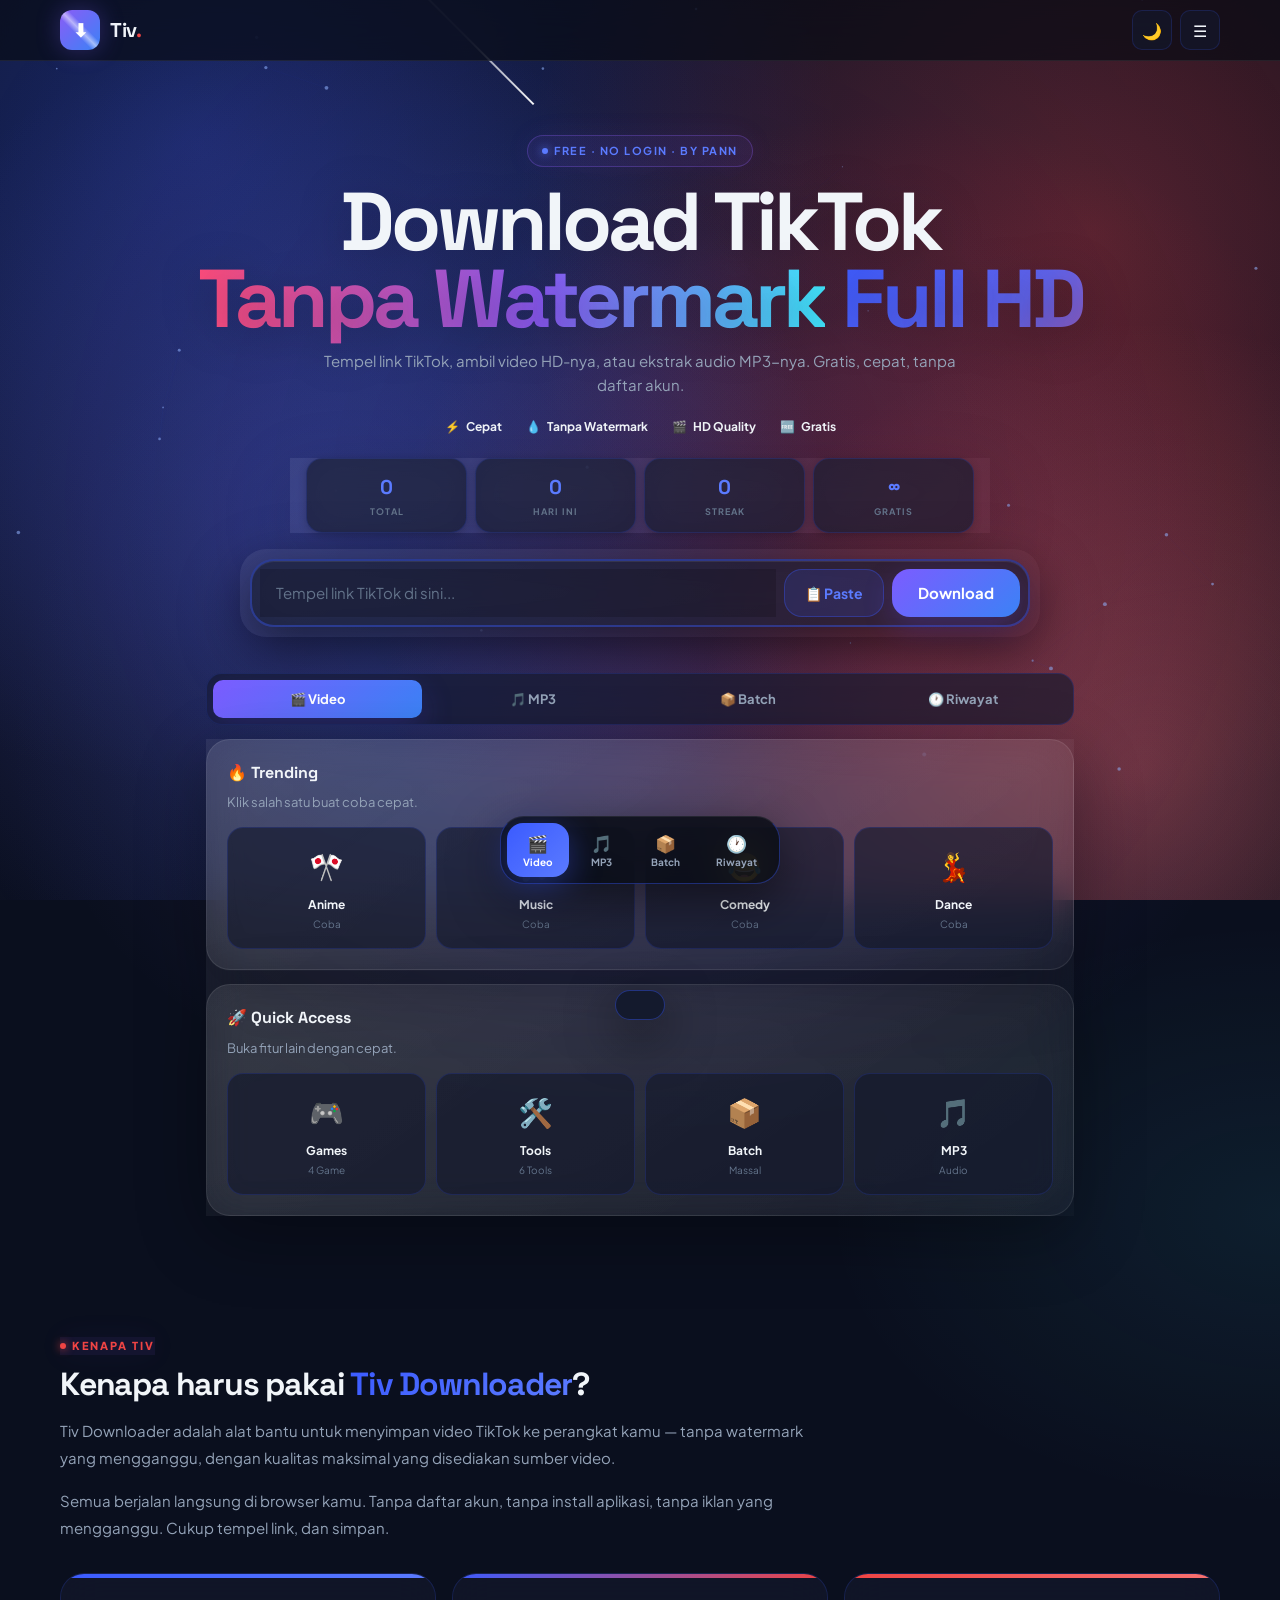
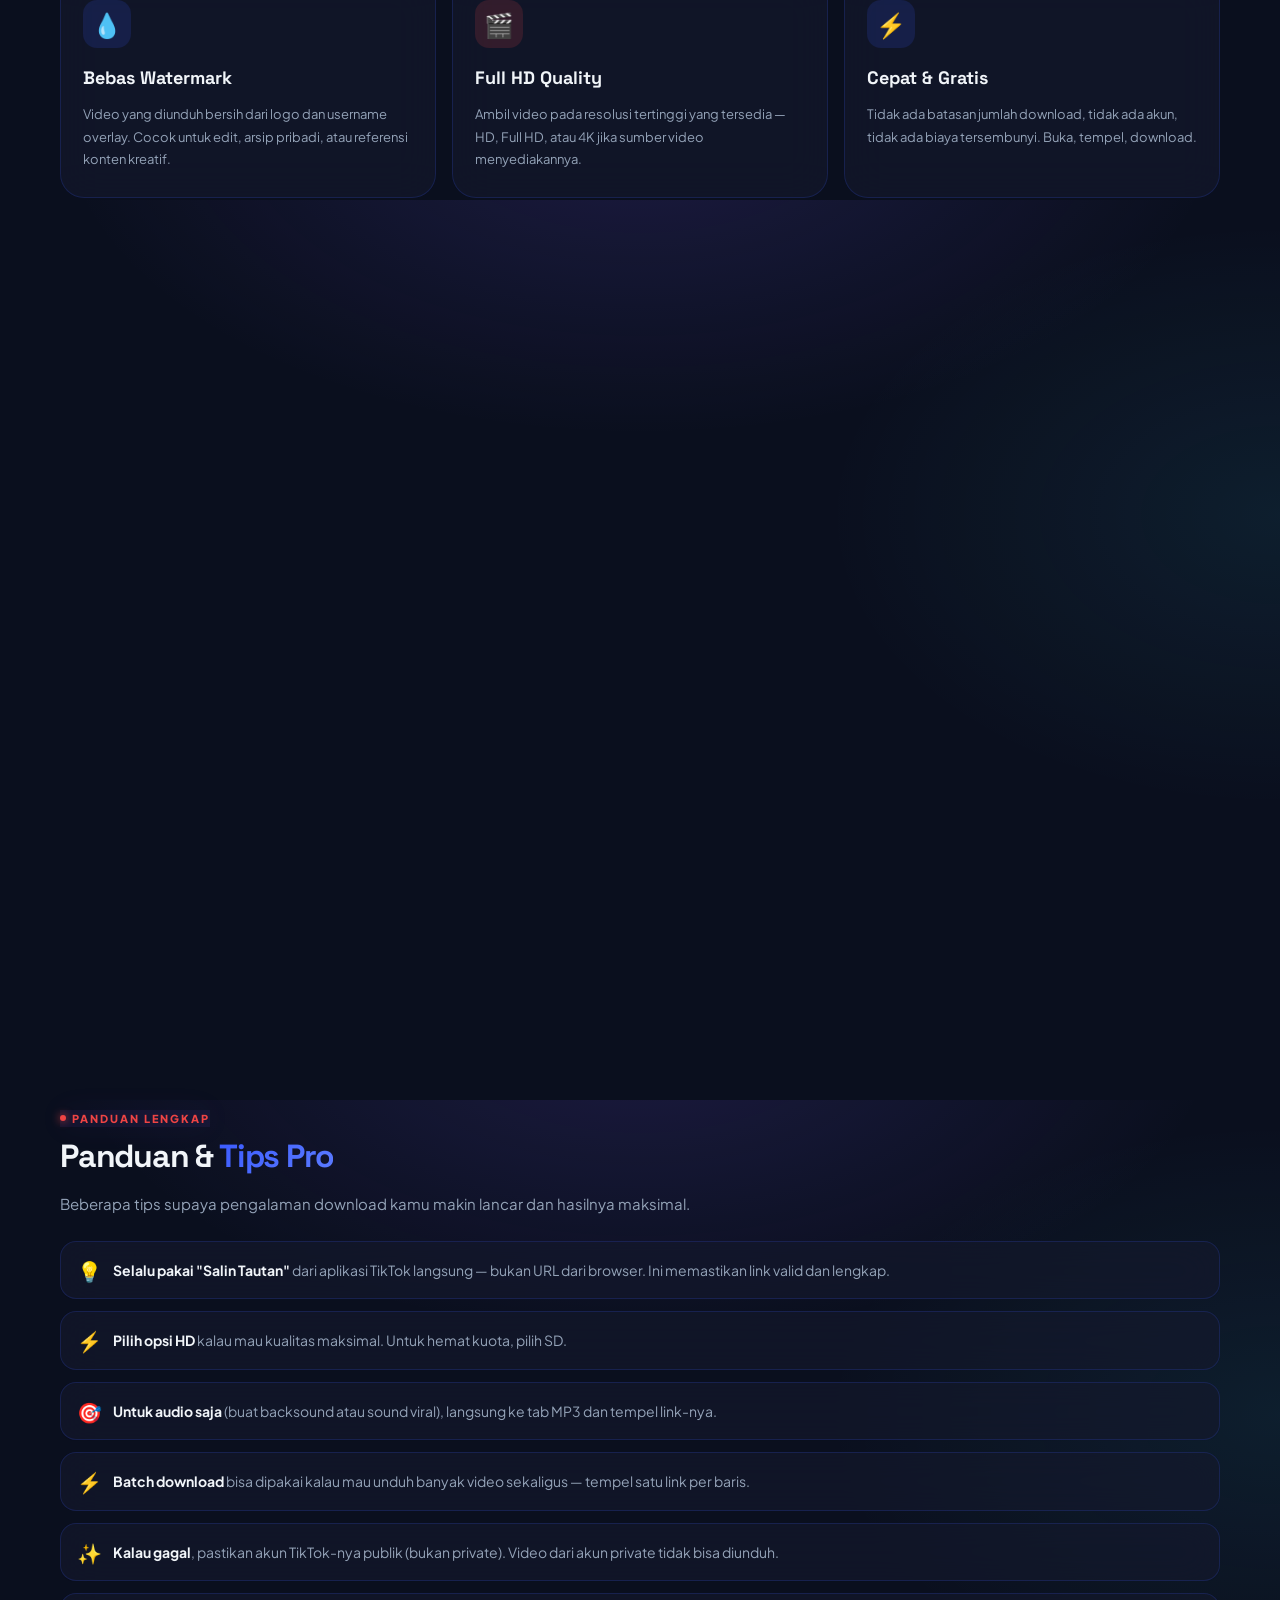
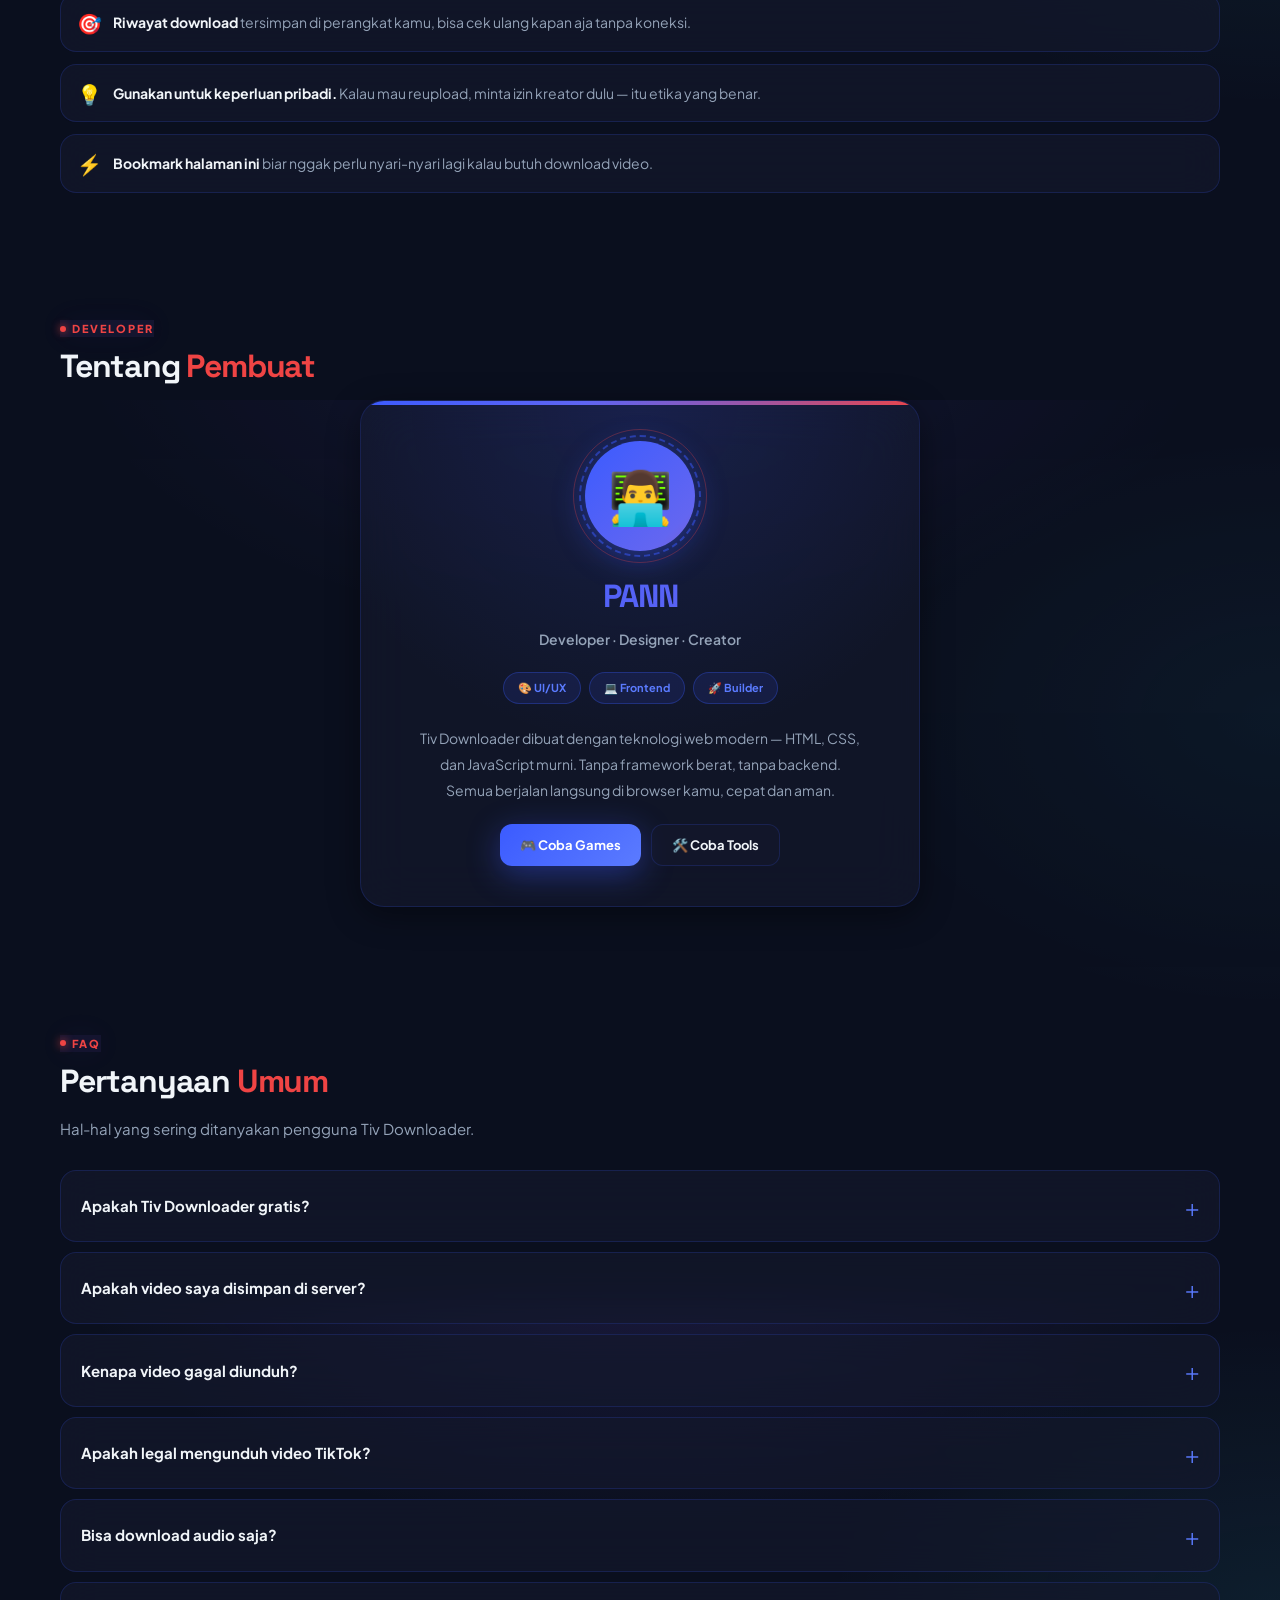
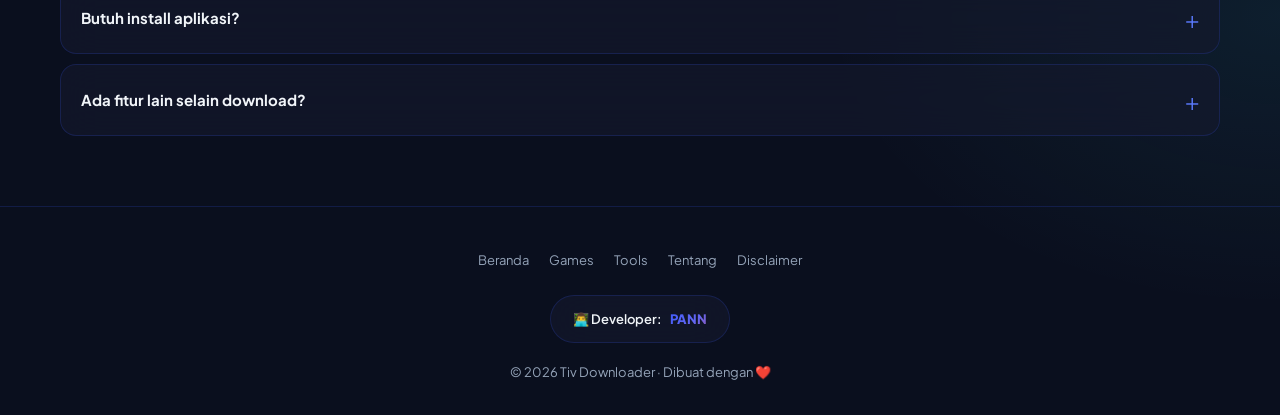
==== commit a4cd29b0: "Add files via upload" ====
--- a/index.html
+++ b/index.html
@@ -457,7 +457,7 @@
     <h3>✦ Tentang Tiv Downloader</h3>
     <p><strong>Tiv Downloader</strong> adalah alat bantu download video TikTok tanpa watermark, MP3, dan slide foto.</p>
     <p>Dibuat oleh <strong>PANN</strong> — semua berjalan di browser Anda, tanpa login, tanpa iklan, tanpa tracking.</p>
-    <p style="font-size: 12px; color: var(--text-dim);">Versi 10.0 · Tiv Series</p>
+    <p style="font-size: 12px; color: var(--text-dim);">Versi 10.0 · TIV Series</p>
     <button class="btn btn-block" style="margin-top: 14px;" onclick="closeModal('aboutModal')">Tutup</button>
   </div>
 </div>
--- a/style.css
+++ b/style.css
@@ -2035,3 +2035,26 @@
     transition-duration: 0.01ms !important;
   }
                                              }
+
+/* ================= TIV MODERN REFRESH ================= */
+:root{--tiv-glow:rgba(124,92,255,.30);--tiv-cyan:#42e8ff;--tiv-purple:#8b5cf6}
+body{background:radial-gradient(900px 500px at 50% -10%,rgba(124,92,255,.16),transparent 65%),radial-gradient(700px 450px at 100% 35%,rgba(66,232,255,.07),transparent 65%),var(--bg);overflow-x:hidden}
+body:before{content:"";position:fixed;inset:0;pointer-events:none;background-image:linear-gradient(rgba(255,255,255,.018) 1px,transparent 1px),linear-gradient(90deg,rgba(255,255,255,.018) 1px,transparent 1px);background-size:42px 42px;mask-image:linear-gradient(to bottom,#000,transparent 78%);z-index:-1}
+.navbar{background:rgba(8,11,20,.68)!important;border-bottom:1px solid rgba(255,255,255,.07)!important;backdrop-filter:blur(24px)!important;-webkit-backdrop-filter:blur(24px)!important}
+.nav-logo-icon{box-shadow:0 0 25px var(--tiv-glow);border-radius:12px!important;background:linear-gradient(135deg,#8b5cf6,#3b82f6)!important}
+.hero{padding-top:74px!important;position:relative}
+.hero-label,.section-label,.tools-kicker{border-color:rgba(139,92,246,.3)!important;background:rgba(139,92,246,.08)!important;box-shadow:0 0 30px rgba(139,92,246,.06)}
+.hero h1{font-size:clamp(44px,8vw,82px)!important;letter-spacing:-4px!important;line-height:.94!important;text-shadow:0 10px 50px rgba(0,0,0,.28)}
+.hero h1 .red{background:linear-gradient(90deg,#ff4d7d,#8b5cf6 55%,#42e8ff);-webkit-background-clip:text;background-clip:text;color:transparent}
+.hero .shine{color:var(--tiv-cyan)!important}
+.download-box,.card,.dashboard,.panel,.game-stat,.game-tab,.tool-card{border-color:rgba(255,255,255,.09)!important;background:linear-gradient(145deg,rgba(255,255,255,.075),rgba(255,255,255,.025))!important;box-shadow:0 20px 70px rgba(0,0,0,.18)!important;backdrop-filter:blur(22px);-webkit-backdrop-filter:blur(22px)}
+.download-box{border-radius:26px!important;padding:10px!important}
+.download-input-wrap input{background:rgba(0,0,0,.18)!important;border-color:rgba(255,255,255,.08)!important}
+.btn-download-main,.btn:not(.btn-secondary){background:linear-gradient(135deg,#7c5cff,#3b82f6)!important;border:0!important;box-shadow:0 10px 30px rgba(92,72,255,.24)}
+.btn-download-main:hover,.btn:not(.btn-secondary):hover{transform:translateY(-2px);box-shadow:0 15px 38px rgba(92,72,255,.34)}
+.tab.active,.game-tab.active{background:linear-gradient(135deg,#7c5cff,#3b82f6)!important;box-shadow:0 12px 32px rgba(92,72,255,.22)!important}
+.trending-item:hover,.drawer-link:hover{transform:translateY(-3px);border-color:rgba(124,92,255,.5)!important;box-shadow:0 12px 35px rgba(0,0,0,.18)}
+.trending-item{transition:transform .22s ease,box-shadow .22s ease,border-color .22s ease!important}
+.bottom-nav{background:rgba(8,11,20,.82)!important;border-top:1px solid rgba(255,255,255,.08)!important;backdrop-filter:blur(22px)!important}
+@media(max-width:600px){.hero{padding:52px 16px 24px!important}.hero h1{font-size:48px!important;letter-spacing:-2.5px!important}.download-box{margin:0 12px!important}.download-input-wrap{display:grid!important;grid-template-columns:1fr auto!important}.download-input-wrap input{grid-column:1/-1}.btn-download-main{min-height:48px}.dashboard{margin:18px 12px!important;border-radius:20px!important}.card{border-radius:20px!important}}
+@media(prefers-reduced-motion:reduce){*,*:before,*:after{animation-duration:.001ms!important;animation-iteration-count:1!important;transition-duration:.001ms!important;scroll-behavior:auto!important}}
